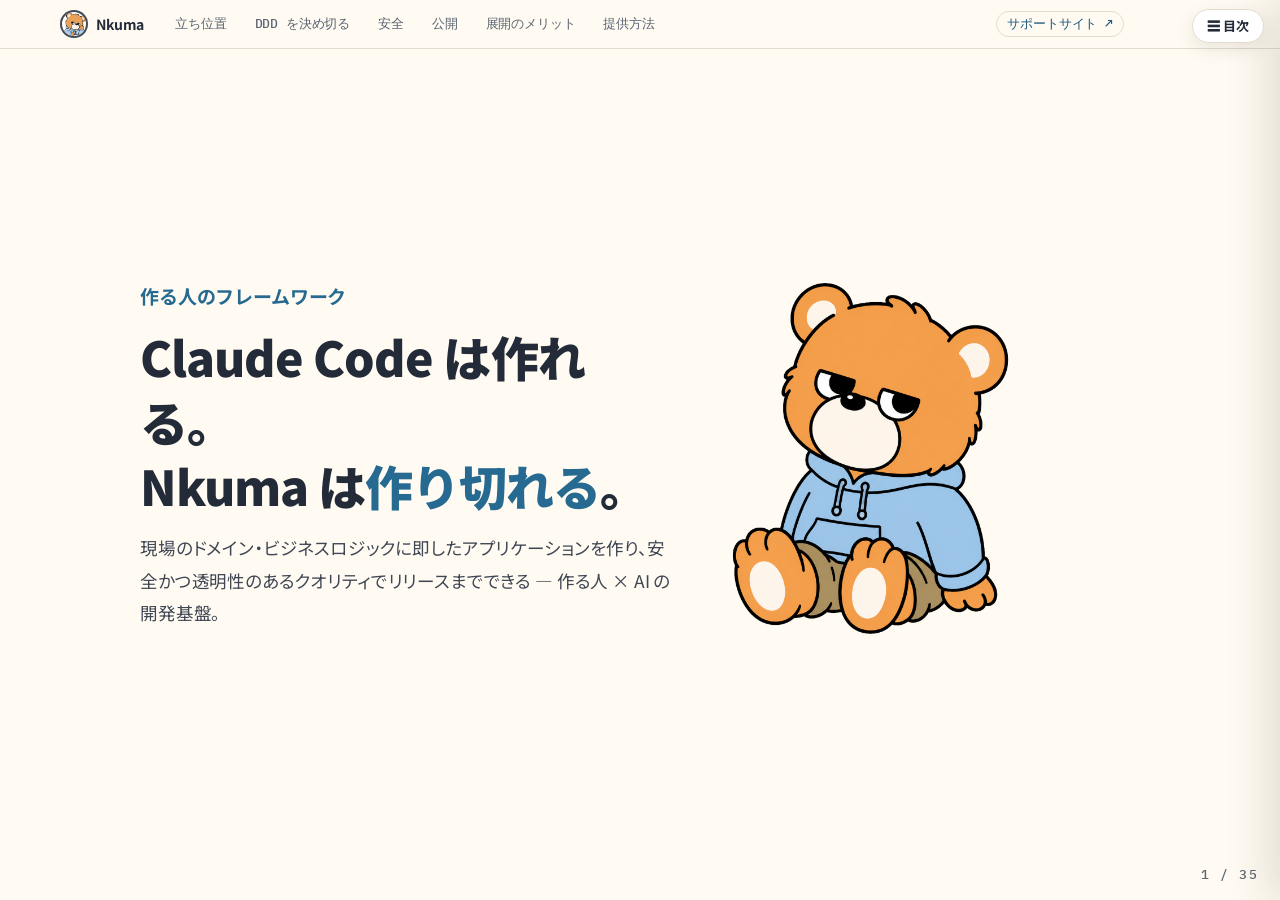
==== about/index.html @ 55b089f2 "sync: 2026-08-24 (source: nangok-ai-workflow accd973)" ====
<!doctype html>
<html lang="ja">
<head>
  <meta charset="utf-8">
  <meta name="viewport" content="width=device-width, initial-scale=1">
  <meta name="description" content="Nkuma — 作る人のフレームワーク。Claude Code は作れる。Nkuma は作り切れる。">
  <title>Nkuma | Claude Code は作れる。Nkuma は作り切れる。</title>
  <link rel="icon" type="image/png" href="images/nkuma-face.png">
  <style>
    @import url("https://fonts.googleapis.com/css2?family=Noto+Sans+JP:wght@400;500;700;900&family=IBM+Plex+Mono:wght@400;500;600&display=swap");

    :root {
      --paper: #fffbf2; --cream: #f8f1e3; --ink: #232a38; --ink-2: #3f4654; --muted: #5b6472;
      --orange: #f29d38; --orange-deep: #d97716;
      --sky: #83c9ee; --sky-deep: #276a91; --sky-ink: #1f5a7d; --sky-pale: #eaf6fc;
      --line: #e3dcce; --soft: #a9afb8; --gray-fill: #edeae2; --no: #b23b2e;
      --night: #1a2130; --white: #fff;
      --terminal: #151922; --term-text: #d8dee9; --term-red: #e8998a; --term-prompt: #8fb6d9; --frame-dot: #c9c2b3;
      --shadow: 0 20px 50px rgba(56, 44, 25, .12);
      --display: "Noto Sans JP", sans-serif;
      --mono: "IBM Plex Mono", monospace;
    }
    * { box-sizing: border-box; }
    html, body { height: 100%; }
    body { margin: 0; color: var(--ink); background: var(--paper); font-family: "Noto Sans JP", sans-serif; line-height: 1.85; overflow: hidden; font-feature-settings: "palt"; letter-spacing: -0.01em; }
    a { color: inherit; }

    /* ---------- deck (コマ送り) ---------- */
    .deck { height: 100dvh; overflow-y: auto; scroll-snap-type: y mandatory; scroll-behavior: smooth; outline: none; }
    .slide { position: relative; display: grid; align-content: center; justify-items: center; min-height: 100dvh; padding: clamp(56px, 7vh, 80px) clamp(20px, 5vw, 64px) clamp(32px, 4vh, 56px); scroll-snap-align: start; scroll-snap-stop: always; overflow: hidden; }
    .slide-inner { width: min(1000px, 100%); }

    /* ---------- 現在地 (章ナビ + ページ + 目次) ---------- */
    .chapnav { position: fixed; top: 0; left: 0; right: 0; z-index: 50; background: color-mix(in srgb, var(--paper) 90%, transparent); backdrop-filter: blur(8px); border-bottom: 1px solid var(--line); }
    .chapnav-inner { max-width: 1200px; margin: 0 auto; padding: 10px 20px; display: flex; align-items: center; gap: 6px; flex-wrap: wrap; }
    .chapnav .brand { display: flex; align-items: center; gap: 8px; font: 700 14px var(--display); margin-right: 14px; text-decoration: none; }
    .chapnav .brand img { width: 28px; height: 28px; border-radius: 50%; border: 2px solid rgba(35,42,56,.85); background: var(--white); }
    .chapnav a.ch.support { margin-left: auto; margin-right: 96px; color: var(--sky-ink); border-color: var(--line); }
    @media (max-width: 720px) { .chapnav-inner { flex-wrap: nowrap; overflow-x: auto; scrollbar-width: none; } .chapnav-inner::-webkit-scrollbar { display: none; } .chapnav a.ch { white-space: nowrap; } } /* 狭幅は 1 行に保ち横スクロール (折り返すとコマ上端が隠れる) */
    .chapnav a.ch { font: 500 12.5px var(--mono); color: var(--muted); text-decoration: none; padding: 3px 10px; border-radius: 999px; border: 1px solid transparent; }
    .chapnav a.ch.active { color: var(--sky-deep); border-color: var(--sky-deep); background: var(--sky-pale); }
    .pager { position: fixed; bottom: 18px; right: 22px; z-index: 50; color: var(--muted); font: 500 12.5px var(--mono); letter-spacing: .12em; }
    .toc-btn { position: fixed; top: 9px; right: 16px; z-index: 60; font: 700 13px var(--display); color: var(--ink); background: var(--white); border: 1px solid var(--line); border-radius: 999px; padding: 6px 14px; cursor: pointer; box-shadow: 0 6px 18px rgba(56,44,25,.10); }
    .toc-btn:hover, .toc-btn[aria-expanded="true"] { border-color: var(--sky-deep); color: var(--sky-deep); }
    .toc { position: fixed; top: 0; right: 0; bottom: 0; z-index: 55; width: min(380px, 90vw); background: var(--white); border-left: 1px solid var(--line); box-shadow: -12px 0 40px rgba(56,44,25,.14); transform: translateX(100%); transition: transform .3s ease; overflow-y: auto; padding: 56px 18px 28px; }
    .toc.open { transform: none; }
    @media (prefers-reduced-motion: reduce) { .deck { scroll-behavior: auto; } .toc { transition: none; } } /* 表現規約 C-15: 利用者操作起因の遷移だけなので reduce では落とすのみ */
    .toc h2 { font: 700 13px var(--mono); letter-spacing: .14em; color: var(--orange-deep); margin: 0 0 10px; }
    .toc .toc-ch { font: 700 14px var(--display); color: var(--sky-deep); margin: 14px 0 4px; padding-bottom: 4px; border-bottom: 1px solid var(--line); }
    .toc ol { list-style: none; margin: 0; padding: 0; }
    .toc li a { display: block; font-size: 13px; line-height: 1.5; padding: 5px 8px; border-radius: 8px; color: var(--ink-2); text-decoration: none; }
    .toc li a:hover { background: var(--cream); }
    .toc li.cur a { background: var(--sky-pale); color: var(--sky-ink); font-weight: 700; }

    /* ---------- コマの部品 ---------- */
    .kicker { display: inline-flex; align-items: center; gap: 10px; margin-bottom: 12px; color: var(--orange-deep); font: 600 12.5px var(--mono); letter-spacing: .1em; }
    .kicker .n { background: var(--orange); color: var(--white); border-radius: 999px; padding: 1px 10px; font-weight: 700; letter-spacing: 0; }
    .kicker .q { background: var(--sky-pale); color: var(--sky-ink); border: 1px solid var(--sky-deep); border-radius: 999px; padding: 0 10px; font-weight: 700; letter-spacing: 0; }
    h1 { margin: 0 0 14px; font: 900 clamp(30px, 5vw, 48px)/1.35 var(--display); letter-spacing: -0.02em; }
    h2 { margin: 0 0 14px; font: 700 clamp(22px, 3.4vw, 31px)/1.5 var(--display); letter-spacing: -0.02em; }
    h2 em, h1 em { font-style: normal; color: var(--sky-deep); }
    .lead { margin: 0 0 18px; font-size: clamp(15px, 1.6vw, 17.5px); color: var(--ink-2); max-width: 50em; }
    .note { margin: 10px 0 0; font-size: 12.5px; color: var(--muted); }
    /* 畳んだ補足 (規約 A-1): 図の理由や限界を、読む人だけが開く */
    .more { margin: 6px 0 0; font-size: 12.5px; color: var(--ink-2); line-height: 1.7; }
    .more summary { cursor: pointer; color: var(--sky-ink); font-weight: 700; list-style: none; }
    .more summary::before { content: "▸ "; }
    .more[open] summary::before { content: "▾ "; }
    .more ul { margin: 4px 0 0; padding-left: 1.4em; }
    .more li { margin: 0; }
    .slide:has(.more[open]) { overflow-y: auto; } /* 開いた補足が画面に収まらないときだけ、そのコマの中でスクロールできる */

    /* 章の区切り */
    .divider { background: var(--cream); }
    .divider .slide-inner { border-left: 6px solid var(--orange); padding-left: 28px; }
    .ch-num { margin: 0 0 8px; font: 700 14px var(--mono); letter-spacing: .14em; color: var(--orange-deep); }
    .ch-title { margin: 0 0 18px; font: 900 clamp(34px, 5vw, 54px)/1.3 var(--display); letter-spacing: -0.02em; }
    .ch-title.long { font-size: clamp(26px, 3.6vw, 40px); }
    .ch-q, .ch-a { margin: 0 0 8px; font-size: clamp(16px, 1.8vw, 19px); color: var(--ink-2); }
    .ch-q b, .ch-a b { display: inline-block; min-width: 4.5em; color: var(--sky-ink); font-family: var(--display); }
    .qmap { list-style: none; margin: 26px 0 0; padding: 0; display: grid; grid-template-columns: repeat(3, 1fr); gap: 12px; }
    .qmap li { padding: 12px 14px; border: 2px solid var(--line); border-radius: 12px; background: var(--white); color: var(--muted); font-size: 14px; line-height: 1.6; }
    .qmap li.on { border-color: var(--sky-deep); background: var(--sky-pale); color: var(--sky-ink); font-weight: 700; }
    .qmap li.done { color: var(--ink-2); }
    .qmap.list li { color: var(--ink-2); border-color: var(--muted); background: var(--white); }
    .ch-lead { margin: 0; font-size: clamp(16px, 1.8vw, 19px); color: var(--ink-2); max-width: 46em; }
    .agenda { background: var(--cream); }
    .agenda .slide-inner { border-left: 6px solid var(--orange); padding-left: 28px; }
    .agenda .ch-title { font-size: clamp(28px, 4vw, 42px); }
    .agenda-list { list-style: none; margin: 26px 0 0; padding: 0; display: grid; grid-template-columns: 1fr 1fr; gap: 12px 16px; }
    .agenda-list a { display: grid; grid-template-columns: auto 1fr; grid-template-rows: auto auto; column-gap: 12px; align-items: baseline; padding: 12px 16px; background: var(--white); border: 1px solid var(--line); border-radius: 12px; text-decoration: none; color: var(--ink); }
    .agenda-list a:hover { border-color: var(--orange); }
    .agenda-list .num { grid-row: 1 / 3; font: 700 12.5px var(--mono); letter-spacing: .1em; color: var(--orange-deep); white-space: nowrap; }
    .agenda-list .ttl { font: 900 clamp(15px, 1.7vw, 18px)/1.4 var(--display); letter-spacing: -0.01em; }
    .agenda-list .sub { font-size: 13px; color: var(--muted); line-height: 1.6; }
    @media (max-width: 720px) { .agenda-list { grid-template-columns: 1fr; } }
    @media (max-width: 480px) { .agenda-list { gap: 8px; margin-top: 16px; } .agenda-list a { padding: 9px 12px; grid-template-rows: auto; } .agenda-list .num { grid-row: auto; } .agenda-list .sub { display: none; } .agenda .ch-lead { font-size: 14px; } } /* 狭幅は章名だけにして 1 画面に収める (コマは overflow: hidden) */

    /* 画の枠 */
    .fig { background: var(--white); border: 1px solid var(--line); border-radius: 16px; padding: 12px; overflow-x: auto; }
    .fig svg { display: block; width: 100%; height: auto; min-width: 700px; max-height: 66dvh; }
    /* 高さのクランプを外す図 (構成図) — 縮むと図中の文字が 12px を割るため。コマが 1 画面に収まることは bun run heights で担保する */
    .fig.tall svg { max-height: none; }
    .fig img { display: block; width: 100%; height: auto; border-radius: 6px; }
    /* 実画面 (スクショ) を同じ大きさの窓で並べる — 縦横比を揃え、左上を基準に切る */
    .shots { display: grid; grid-template-columns: repeat(3, 1fr); gap: 12px; }
    .shots img { aspect-ratio: 16 / 10; object-fit: cover; object-position: left top; border: 1px solid var(--line); }
    .shots .shot-t { display: block; margin: 0 0 6px; font: 700 13px var(--display); color: var(--ink); }
    figure { margin: 0; }
    figcaption { font-size: 12.5px; color: var(--ink-2); line-height: 1.8; padding: 8px 6px 0; }
    figcaption b { color: var(--ink); font-weight: 700; }

    /* 凡例 (キャプション内) */
    .lg { display: block; margin-top: 4px; color: var(--muted); }
    .lg i.sw { display: inline-block; width: 18px; height: 0; border-top: 3px solid; border-radius: 2px; vertical-align: middle; margin: 0 5px 0 12px; }
    .lg i.sw.b { border-color: var(--sky-deep); } .lg i.sw.o { border-color: var(--orange-deep); } .lg i.sw.r { border-color: var(--no); } .lg i.sw.k { border-color: var(--ink); }
    .lg i.sw.g { border-color: var(--muted); } .lg i.sw.d { border-top-style: dashed; }
    .lg i.fl { display: inline-block; width: 16px; height: 11px; border: 2px solid; border-radius: 3px; vertical-align: middle; margin: 0 5px 0 12px; background: var(--white); }
    .lg i.fl.b { background: var(--sky-pale); border-color: var(--sky-deep); } .lg i.fl.o { background: #fdeeda; border-color: var(--orange-deep); }
    .lg i.fl.g { background: var(--gray-fill); border-color: var(--muted); } .lg i.fl.m { border-color: var(--soft); } .lg i.fl.d { border-style: dashed; border-color: var(--muted); } .lg i.fl.k { border-color: var(--ink); } .lg i.fl.c { background: var(--cream); border-color: var(--line); }

    /* ---------- SVG 共通 (規約 C 群: 同一テンプレ・色は述語・本文色 = 線色) ---------- */
    svg text { font-family: "Noto Sans JP", sans-serif; fill: var(--ink); font-feature-settings: "palt"; letter-spacing: -0.01em; }
    svg .t-title { font-size: 16px; font-weight: 700; }
    svg .t-mono { font-family: var(--mono); font-size: 12.5px; }
    svg .t-sub { font-size: 12.5px; fill: var(--ink-2); }
    svg .t-tech { font-family: var(--mono); font-size: 12.5px; fill: var(--sky-ink); }
    svg .t-edge { font-size: 12.5px; fill: var(--ink-2); }
    svg .t-bound { font-size: 13px; font-weight: 700; fill: var(--muted); letter-spacing: .06em; }
    svg .t-person { font-size: 14px; font-weight: 700; }
    svg .t-badge { font-size: 12.5px; font-weight: 700; }
    svg .t-no { font-size: 12.5px; fill: var(--no); font-weight: 700; }
    svg .t-auto { font-size: 12.5px; fill: var(--sky-ink); font-weight: 700; }
    svg .box { fill: var(--white); stroke: var(--ink); stroke-width: 2; }
    svg .box-ghost { fill: var(--white); stroke: var(--muted); stroke-width: 2; stroke-dasharray: 6 5; }
    svg .box-more { fill: var(--white); stroke: var(--soft); stroke-width: 2; }
    svg .box-gray { fill: var(--gray-fill); stroke: var(--muted); stroke-width: 2; }
    svg .box-hand { fill: #fdeeda; stroke: var(--orange-deep); stroke-width: 2; }
    svg .box-auto { fill: var(--sky-pale); stroke: var(--sky-deep); stroke-width: 2; }
    svg .bound { fill: var(--cream); stroke: var(--line); stroke-width: 2; }
    svg .bound-in { fill: var(--sky-pale); stroke: var(--line); stroke-width: 2; }
    svg .edge { stroke: var(--ink); stroke-width: 2; fill: none; }
    svg .edge-auto { stroke: var(--sky-deep); stroke-width: 3; fill: none; }
    svg .edge-hand { stroke: var(--orange-deep); stroke-width: 3; fill: none; }
    svg .edge-idle { stroke: var(--muted); stroke-width: 2; fill: none; }
    svg .edge-no { stroke: var(--no); stroke-width: 2; fill: none; stroke-dasharray: 6 5; }
    svg .head { fill: var(--ink); }
    svg .head-auto { fill: var(--sky-deep); }
    svg .head-hand { fill: var(--orange-deep); }
    svg .num-k { fill: var(--ink); }
    svg .num-b { fill: var(--sky-deep); }
    svg .num-o { fill: var(--orange-deep); }
    svg .num-t { font-size: 13px; font-weight: 700; fill: var(--white); }
    svg .no-mark { stroke: var(--no); stroke-width: 3; }
    /* 以下は図テンプレ (presentations/assets/figure-template.css) の複製 — 表現技法カタログの形で使う部品 */
    svg .t-big { font-size: 44px; font-weight: 900; }
    svg .t-hand { font-size: 12.5px; fill: var(--orange-deep); font-weight: 700; }
    svg .wall { fill: var(--ink); }
    svg .dim { opacity: .28; }
    svg .chev { fill: var(--white); stroke: var(--ink); stroke-width: 2; stroke-linejoin: round; }
    svg .chev-auto { fill: var(--sky-pale); stroke: var(--sky-deep); stroke-width: 2; stroke-linejoin: round; }
    svg .chev-hand { fill: #fdeeda; stroke: var(--orange-deep); stroke-width: 2; stroke-linejoin: round; }


    /* ---------- ターミナル (実出力) ---------- */
    .term { background: var(--terminal); color: var(--term-text); border-radius: 14px; overflow: hidden; }
    .term-bar { display: flex; align-items: center; gap: 7px; padding: 9px 14px; background: rgba(255,255,255,.06); }
    .term-bar i { width: 11px; height: 11px; border-radius: 50%; background: rgba(255,255,255,.22); }
    .term-bar span { margin-left: 8px; font: 500 11.5px var(--mono); color: rgba(255,255,255,.6); letter-spacing: .06em; }
    .term-body { padding: 14px 18px 18px; overflow-x: auto; }
    .term-body pre { margin: 0; font: 400 12.5px/1.7 var(--mono); white-space: pre-wrap; word-break: break-all; }
    .term .p { color: var(--term-prompt); } .term .err { color: var(--term-red); } .term .dim { color: rgba(255,255,255,.55); }
    .fig + .term, figure .term { margin-top: 10px; }

    /* 低い画面 (高さ 820px 未満): 1 コマが 1 画面に収まるよう余白と図の高さを詰める */
    @media (max-height: 820px) {
      .slide { padding-top: 52px; padding-bottom: 28px; }
      h2 { font-size: clamp(20px, 2.9vw, 26px); margin-bottom: 8px; }
      .lead { font-size: 14.5px; line-height: 1.7; margin-bottom: 10px; }
      .kicker { margin-bottom: 6px; }
      .fig { padding: 8px; }
      .fig svg { max-height: 54dvh; }
      figcaption { font-size: 11.5px; line-height: 1.6; padding-top: 5px; }
      .term-body { padding: 8px 12px 10px; }
      .term-body pre { font-size: 12px; line-height: 1.5; }
      .fig + .term, figure .term { margin-top: 6px; }
    }

    /* 表紙・締め */
    .hero .slide-inner { display: grid; grid-template-columns: 1.1fr .9fr; gap: 32px; align-items: center; }
    .hero img { width: min(340px, 100%); display: block; }
    .hero .logo { width: min(400px, 100%); margin: 0 0 18px; }
    #end .slide-inner { grid-template-columns: 1fr; text-align: center; }
    #end .logo { margin: 0 auto 18px; }
    #end .lead, #end .tagline { max-width: none; }
    @media (max-width: 720px) { .hero .slide-inner { grid-template-columns: 1fr; } }
    .tagline { font: 700 clamp(16px, 2vw, 19px)/1.7 var(--display); color: var(--sky-deep); margin: 0 0 12px; }
  </style>
</head>
<body>

<nav class="chapnav" aria-label="章">
  <div class="chapnav-inner">
    <a class="brand" href="#top"><img src="images/nkuma-face.png" alt=""><span>Nkuma</span></a>
    <a class="ch" href="#d-position" data-ch="position">立ち位置</a>
    <a class="ch" href="#d-ddd" data-ch="ddd">DDD を決め切る</a>
    <a class="ch" href="#d-safety" data-ch="safety">安全</a>
    <a class="ch" href="#d-release" data-ch="release">公開</a>
    <a class="ch" href="#d-loops" data-ch="loops">展開のメリット</a>
    <a class="ch" href="#d-delivery" data-ch="delivery">提供方法</a>
    <a class="ch support" href="https://nkuma-platform.github.io/">サポートサイト ↗</a>
  </div>
</nav>
<button class="toc-btn" id="toc-btn" aria-controls="toc" aria-expanded="false">☰ 目次</button>
<aside class="toc" id="toc" aria-label="目次">
  <h2>目次 — 今どこを読んでいるか</h2>
  <div id="toc-list"></div>
</aside>
<div class="pager" id="pager"></div>

<main class="deck" id="deck" tabindex="0">

  <!-- 表紙 -->
  <section class="slide hero" id="top" data-ch="" data-group="表紙">
    <div class="slide-inner">
      <div>
        <p class="tagline">作る人のフレームワーク</p>
        <h1>Claude Code は作れる。<br>Nkuma は<em>作り切れる</em>。</h1>
        <p class="lead">現場のドメイン・ビジネスロジックに即したアプリケーションを作り、安全かつ透明性のあるクオリティでリリースまでできる — 作る人 × AI の開発基盤。</p>
      </div>
      <img src="images/nkuma01.png" alt="Nkuma のマスコット、クマ君">
    </div>
  </section>

  <!-- 目次 -->
  <section class="slide agenda" id="agenda" data-ch="" data-group="目次">
    <div class="slide-inner">
      <p class="ch-num">目次</p>
      <h2 class="ch-title">この資料の流れ</h2>
      <p class="ch-lead">現場の 3 つの問題に、3 つの答え (第 2〜4 章)。その先に生まれるメリットと、届け方。</p>
      <ol class="agenda-list">
        <li><a href="#d-position"><span class="num">第 1 章</span><span class="ttl">立ち位置</span><span class="sub">Nkuma は何のフレームワークか。Claude Code と何が違うのか</span></a></li>
        <li><a href="#d-ddd"><span class="num">第 2 章</span><span class="ttl">DDD を決め切る</span><span class="sub">問い ① 何のために作ったのか、分からない → ドメインに即して作る</span></a></li>
        <li><a href="#d-safety"><span class="num">第 3 章</span><span class="ttl">安全</span><span class="sub">問い ② 安全に動いているのか、分からない → 事故が起こせない構造</span></a></li>
        <li><a href="#d-release"><span class="num">第 4 章</span><span class="ttl">公開</span><span class="sub">問い ③ 作った本人しか、使えない → 合図ひとつで公開</span></a></li>
        <li><a href="#d-loops"><span class="num">第 5 章</span><span class="ttl">ドメインの上にアプリが展開されるメリット</span><span class="sub">使う Agent にもなる / 業務の変更に追いつく / AI から使われる口も付く</span></a></li>
        <li><a href="#d-delivery"><span class="num">第 6 章</span><span class="ttl">提供方法</span><span class="sub">どう売り、どう届き、どう動くか</span></a></li>
      </ol>
    </div>
  </section>

  <!-- ===== 第 1 章 立ち位置 ===== -->
  <section class="slide divider" id="d-position" data-ch="position">
    <div class="slide-inner">
      <p class="ch-num">第 1 章</p>
      <h2 class="ch-title">立ち位置</h2>
      <p class="ch-lead">Nkuma は何のフレームワークか。Claude Code と何が違うのか。</p>
    </div>
  </section>

  <section class="slide" id="s-subject" data-ch="position">
    <div class="slide-inner">
      <span class="kicker"><span class="n">立ち位置</span>主語</span>
      <h2>Nkuma は、<em>作る人を囲む</em>フレームワークです。</h2>
      <figure data-fig><div class="fig">
        <svg viewBox="0 0 1000 330" role="img" aria-label="同じ大きさのクリーム色の枠が 2 つ並ぶ。左の枠「アプリを囲む」は中心にアプリの箱があり、その上下左右に画面の部品・データ読み書き・認証の部品・通信という 4 つの青い箱が並ぶ。右の枠「作る人を囲む」には Nkuma のロゴがあり、中心の白い箱に作る人と AI のアイコンが並び、その上下左右に決めた作り方・構造で安全・レビュー許可・合図で公開という 4 つの青い箱が並ぶ。枠の大きさも箱の形も左右で同じで、線と矢印は無い">
            <defs>
              <g id="i3-user" fill="none" stroke="#232a38" stroke-width="2" stroke-linecap="round" stroke-linejoin="round">
                <circle cx="12" cy="8" r="5" vector-effect="non-scaling-stroke"/>
                <path d="M20 21a8 8 0 0 0-16 0" vector-effect="non-scaling-stroke"/>
              </g>
              <g id="i3-bot" fill="none" stroke="#232a38" stroke-width="2" stroke-linecap="round" stroke-linejoin="round">
                <path d="M12 8V4H8" vector-effect="non-scaling-stroke"/>
                <rect width="16" height="12" x="4" y="8" rx="2" vector-effect="non-scaling-stroke"/>
                <path d="M2 14h2" vector-effect="non-scaling-stroke"/>
                <path d="M20 14h2" vector-effect="non-scaling-stroke"/>
                <path d="M15 13v2" vector-effect="non-scaling-stroke"/>
                <path d="M9 13v2" vector-effect="non-scaling-stroke"/>
              </g>
            </defs>
          
            <rect class="bound" x="14" y="22" width="466" height="286" rx="14"/>
            <text class="t-bound" x="40" y="52">アプリを囲む</text>
            <rect class="box-auto" x="185" y="78" width="124" height="44" rx="12"/>
            <text class="t-badge" x="247" y="105" text-anchor="middle">画面の部品</text>
            <rect class="box-auto" x="32" y="162" width="124" height="44" rx="12"/>
            <text class="t-badge" x="94" y="189" text-anchor="middle">データ読み書き</text>
            <rect class="box-auto" x="338" y="162" width="124" height="44" rx="12"/>
            <text class="t-badge" x="400" y="189" text-anchor="middle">認証の部品</text>
            <rect class="box-auto" x="185" y="246" width="124" height="44" rx="12"/>
            <text class="t-badge" x="247" y="273" text-anchor="middle">通信</text>
            <rect class="box" x="166" y="138" width="162" height="96" rx="12"/>
            <text class="t-title" x="247" y="190" text-anchor="middle">アプリ</text>
          
            <rect class="bound" x="520" y="22" width="466" height="286" rx="14"/>
            <text class="t-bound" x="546" y="52">作る人を囲む</text>
            <image href="images/nkuma-main-logo.png" x="822" y="30" width="138" height="54" preserveAspectRatio="xMaxYMid meet"/>
            <rect class="box-auto" x="691" y="78" width="124" height="44" rx="12"/>
            <text class="t-badge" x="753" y="105" text-anchor="middle">決めた作り方</text>
            <rect class="box-auto" x="538" y="162" width="124" height="44" rx="12"/>
            <text class="t-badge" x="600" y="189" text-anchor="middle">構造で安全</text>
            <rect class="box-auto" x="844" y="162" width="124" height="44" rx="12"/>
            <text class="t-badge" x="906" y="189" text-anchor="middle">レビュー許可</text>
            <rect class="box-auto" x="691" y="246" width="124" height="44" rx="12"/>
            <text class="t-badge" x="753" y="273" text-anchor="middle">合図で公開</text>
            <rect class="box" x="672" y="138" width="162" height="96" rx="12"/>
            <use href="#i3-user" transform="translate(685,146) scale(2.6)"/>
            <use href="#i3-bot" transform="translate(759,146) scale(2.6)"/>
            <text class="t-title" x="753" y="228" text-anchor="middle">作る人と AI</text>
          </svg>
      </div>
      <figcaption><b class="figno">Figure 1.</b> フレームワークは、囲む相手で 2 種類に分かれる — アプリを中心に部品を備える型と、作る人と AI を中心に作り方・安全・公開を備える型。Nkuma は後者。<span class="lg">凡例:<i class="fl c"></i>クリームの枠 = 面倒を見る範囲<i class="fl b"></i>青 = 枠組みが備えるもの<i class="fl k"></i>白 = 囲まれている中心</span></figcaption></figure>
    </div>
  </section>

  <section class="slide" id="s-scope" data-ch="position">
    <div class="slide-inner">
      <span class="kicker"><span class="n">立ち位置</span>違い</span>
      <h2>Claude Code は作れる。Nkuma は<em>作り切れる</em>。</h2>
      <p class="lead">Claude Code は「動くものを素早く書く」道具。Nkuma はその上で、業務に即したアプリを作り、安全に、公開まで届ける — 作り切る。</p>
      <figure data-fig><div class="fig">
        <svg viewBox="0 0 1000 445" role="img" aria-label="机に向かう人物とノート型の画面から右へ線が伸びる行程が上下 2 段に並び、上段 (Claude Code) は画面の停留点 1 つで途切れ、下段 (Nkuma) は同じ起点から画面・書類・盾・上向き矢印の 4 つの停留点を経て、大きな画面を囲む 3 人の人物まで続いている">
          <rect x="0" y="0" width="1000" height="445" style="fill:#fdfaf4"/>
          <image href="images/scope.png" x="0" y="40" width="1000" height="405"/>
          <text class="t-title" x="49" y="34" style="font-size:28px">Claude Code</text>
          <text class="t-title" x="49" y="250" style="font-size:28px">Nkuma</text>
        </svg>
      </div>
      <figcaption><b class="figno">Figure 2.</b> 同じところから始まって、どこまで届けるかが違う。<span class="lg">凡例:<i class="fl o"></i>橙 = 人と、人が決めること<i class="fl b"></i>青 = 作られるもの<i class="sw k"></i>線 = 行程</span></figcaption></figure>
    </div>
  </section>

  <section class="slide" id="s-problems" data-ch="position">
    <div class="slide-inner">
      <span class="kicker"><span class="n">立ち位置</span>3 つの問題</span>
      <h2>AI でアプリが作れるようになった現場には、<em>3 つの問題</em>が残る。</h2>
      <p class="lead">作れはした。けれど、使われていない。</p>
      <figure data-fig><div class="fig">
        <svg viewBox="0 0 1000 399" role="img" aria-label="細い縦線で仕切られた 3 つの場面。左 (① 何のために作ったのか、分からない) はスタンドに載った画面の脇で 2 人が手を上げたり肩をすくめたりし、中央 (② 安全に動いているのか、分からない) は中の見えない水色の箱を 1 人が手をかざして覗き込みもう 1 人が腕を組み、右 (③ 作った本人しか、使えない) は机で画面を使う 1 人と、間の地面が途切れた先で手を伸ばす 2 人が離れて立っている">
          <image href="images/problems.png" x="0" y="0" width="1000" height="399"/>
          <text class="t-title" x="173" y="330" text-anchor="middle">① 何のために作ったのか、分からない</text>
          <text class="t-title" x="496" y="330" text-anchor="middle">② 安全に動いているのか、分からない</text>
          <text class="t-title" x="823" y="330" text-anchor="middle">③ 作った本人しか、使えない</text>
        </svg>
      </div>
      <figcaption><b class="figno">Figure 3.</b> 作れたあとに、3 つとも起きる。<span class="lg">凡例:<i class="fl o"></i>橙 = 作った人<i class="fl g"></i>灰 = 分からない人・使えない人<i class="fl b"></i>青 = 作られたもの</span></figcaption></figure>
    </div>
  </section>

  <section class="slide" id="s-three" data-ch="position">
    <div class="slide-inner">
      <span class="kicker"><span class="n">立ち位置</span>3 つの答え</span>
      <h2>作り切れる = 現場の 3 つの問題に、<em>構造で答える</em>こと。</h2>
      <figure data-fig><div class="fig">
        <svg viewBox="0 0 1000 300" role="img" aria-label="左に現場の 3 つの問題、右に 3 つの答えと、それに答える章">
          <rect class="box" x="20" y="24" width="400" height="64" rx="12"/>
          <circle class="num-k" cx="48" cy="56" r="11"/><text class="num-t" x="48" y="61" text-anchor="middle">1</text>
          <text class="t-badge" x="70" y="61">何のために作ったのか、分からない</text>
          <rect class="box" x="20" y="118" width="400" height="64" rx="12"/>
          <circle class="num-k" cx="48" cy="150" r="11"/><text class="num-t" x="48" y="155" text-anchor="middle">2</text>
          <text class="t-badge" x="70" y="155">安全に動いているのか、分からない</text>
          <rect class="box" x="20" y="212" width="400" height="64" rx="12"/>
          <circle class="num-k" cx="48" cy="244" r="11"/><text class="num-t" x="48" y="249" text-anchor="middle">3</text>
          <text class="t-badge" x="70" y="249">作った本人しか、使えない</text>

            <path class="edge-auto" d="M420 56 H548"/><polygon class="head-auto" points="548,49 560,56 548,63"/>
            <path class="edge-auto" d="M420 150 H548"/><polygon class="head-auto" points="548,143 560,150 548,157"/>
            <path class="edge-auto" d="M420 244 H548"/><polygon class="head-auto" points="548,237 560,244 548,251"/>
            <rect class="box-auto" x="560" y="24" width="420" height="64" rx="12"/>
            <text class="t-badge" x="580" y="52">ドメインに即して作る</text>
            <text class="t-sub" x="580" y="74">第 2 章 DDD を決め切る</text>
            <rect class="box-auto" x="560" y="118" width="420" height="64" rx="12"/>
            <text class="t-badge" x="580" y="146">構造で安全にする</text>
            <text class="t-sub" x="580" y="168">第 3 章 安全</text>
            <rect class="box-auto" x="560" y="212" width="420" height="64" rx="12"/>
            <text class="t-badge" x="580" y="240">透明性のあるクオリティでリリースまで届ける</text>
            <text class="t-sub" x="580" y="262">第 4 章 公開</text>
        </svg>
      </div>
      <figcaption><b class="figno">Figure 4.</b> 問題 1 つに、答え 1 つ。<span class="lg">凡例:<i class="sw b"></i>構造で答える<i class="fl b"></i>青の塗り = 答え (章)</span></figcaption></figure>
    </div>
  </section>

  <!-- ===== 第 2 章 DDD を決め切る ===== -->
  <section class="slide divider" id="d-ddd" data-ch="ddd">
    <div class="slide-inner">
      <p class="ch-num">第 2 章</p>
      <h2 class="ch-title">DDD を決め切る</h2>
      <p class="ch-q"><b>問い ①</b>「何のために作ったのか、分からない」</p>
      <p class="ch-a"><b>答え</b>ドメインに即して作る — 作るものを明確にし、仕様にして作り上げる</p>
      <ol class="qmap"><li class="on">① 何のために作ったのか、分からない</li><li>② 安全に動いているのか、分からない</li><li>③ 作った本人しか、使えない</li></ol>
    </div>
  </section>

  <section class="slide" id="s-ddd-frame" data-ch="ddd">
    <div class="slide-inner">
      <span class="kicker"><span class="n">DDD</span><span class="q">問い ①</span>まとめる</span>
      <h2>「何のために作ったのか、分からない」— 問いは数え切れない。それを <em>DDD の手法でまとめる</em>。</h2>
      <p class="lead">業界は何か、どの業務が要か、何と何が関わるか、誰が使うか、言葉は何を指すか — 問いは尽きない。1 つずつ答えるのではなく、決まった型でまとめて答える — DDD (ドメイン駆動設計)。</p>
      <figure data-fig><div class="fig">
        <svg viewBox="0 0 1000 390" role="img" aria-label="上から下へ。問い ①「何のために作ったのか、分からない」の 1 つの箱から、業界は? 重要度は? 関係は? もの・出来事は? 誰が使う? 言葉の意味は? 境目は? と多くの問いが 2 段に散らばって分かれ (末尾に … で続く)、それらが下でひとつに集まって、一番大きい青い箱 DDD になる">
            <rect class="box" x="400" y="10" width="200" height="56" rx="12"/>
            <text class="t-title" x="500" y="44" text-anchor="middle">問い ①</text>

            <path class="edge-auto" d="M500 66 V82"/>
            <path class="edge-idle" d="M130 82 H870"/>
            <path class="edge-auto" d="M130 82 V94"/><polygon class="head-auto" points="123,94 130,106 137,94"/>
            <path class="edge-auto" d="M375 82 V94"/><polygon class="head-auto" points="368,94 375,106 382,94"/>
            <path class="edge-auto" d="M625 82 V94"/><polygon class="head-auto" points="618,94 625,106 632,94"/>
            <path class="edge-auto" d="M870 82 V94"/><polygon class="head-auto" points="863,94 870,106 877,94"/>
            <path class="edge-auto" d="M252 82 V168"/><polygon class="head-auto" points="245,168 252,180 259,168"/>
            <path class="edge-auto" d="M500 82 V168"/><polygon class="head-auto" points="493,168 500,180 507,168"/>
            <path class="edge-auto" d="M747 82 V168"/><polygon class="head-auto" points="740,168 747,180 754,168"/>

            <rect class="box" x="30" y="106" width="200" height="56" rx="12"/>
            <text class="t-title" x="130" y="140" text-anchor="middle">業界は?</text>
            <rect class="box" x="275" y="106" width="200" height="56" rx="12"/>
            <text class="t-title" x="375" y="140" text-anchor="middle">重要度は?</text>
            <rect class="box" x="525" y="106" width="200" height="56" rx="12"/>
            <text class="t-title" x="625" y="140" text-anchor="middle">関係は?</text>
            <rect class="box" x="770" y="106" width="200" height="56" rx="12"/>
            <text class="t-title" x="870" y="140" text-anchor="middle">もの・出来事は?</text>

            <rect class="box" x="152" y="180" width="200" height="56" rx="12"/>
            <text class="t-title" x="252" y="214" text-anchor="middle">誰が使う?</text>
            <rect class="box" x="400" y="180" width="200" height="56" rx="12"/>
            <text class="t-title" x="500" y="214" text-anchor="middle">言葉の意味は?</text>
            <rect class="box" x="647" y="180" width="200" height="56" rx="12"/>
            <text class="t-title" x="747" y="214" text-anchor="middle">境目は?</text>
            <text class="t-title" x="910" y="216" text-anchor="middle">…</text>

            <path class="edge-auto" d="M130 162 V256"/>
            <path class="edge-auto" d="M375 162 V256"/>
            <path class="edge-auto" d="M625 162 V256"/>
            <path class="edge-auto" d="M870 162 V256"/>
            <path class="edge-auto" d="M252 236 V256"/>
            <path class="edge-auto" d="M500 236 V256"/>
            <path class="edge-auto" d="M747 236 V256"/>
            <path class="edge-idle" d="M130 256 H870"/>
            <path class="edge-auto" d="M500 256 V268"/><polygon class="head-auto" points="493,268 500,280 507,268"/>

            <rect class="box-auto" x="290" y="280" width="420" height="90" rx="12"/>
            <text class="t-big" x="500" y="340" text-anchor="middle">DDD</text>
          </svg>
      </div>
      <figcaption><b class="figno">Figure 5.</b> 問いはどれも業務の問い — だから、業務を中心に据える型で、まとめて答えられる。<span class="lg">凡例:<i class="sw b"></i>問いが分かれ、型でまとまる<i class="fl b"></i>青の塗り = 型 (DDD)<i class="sw g"></i>矢印の無い灰線 = 振り分け・集約</span></figcaption></figure>
    </div>
  </section>

  <section class="slide" id="s-ddd-why" data-ch="ddd">
    <div class="slide-inner">
      <span class="kicker"><span class="n">DDD</span><span class="q">問い ①</span>なぜ DDD か</span>
      <h2>設計の作法は、<em>自作しない</em> — Agent が学習済みの DDD なら、教え込まずに、作法どおりに動く。</h2>
      <figure data-fig><div class="fig">
        <svg viewBox="0 0 1000 250" role="img" aria-label="左の枠では、作る人から橙の矢印 3 本「教え込む」が Agent へ注ぎ、その Agent の中に橙の箱「独自の作法」と「教えないと知らない」がある。右の枠では、同じ位置に立つ作る人と Agent の間に線が 1 本も無く、Agent の中に青の箱「DDD」と「教えなくても知っている」がある">
            <defs>
              <!-- Lucide user-round / bot (ISC, (c) Lucide Icons and Contributors) — assets/icons/icons-defs.html より -->
              <g id="i9-user" fill="none" stroke="#232a38" stroke-width="2" stroke-linecap="round" stroke-linejoin="round">
                <circle cx="12" cy="8" r="5" vector-effect="non-scaling-stroke"/>
                <path d="M20 21a8 8 0 0 0-16 0" vector-effect="non-scaling-stroke"/>
              </g>
              <g id="i9-bot" fill="none" stroke="#232a38" stroke-width="2" stroke-linecap="round" stroke-linejoin="round">
                <path d="M12 8V4H8" vector-effect="non-scaling-stroke"/>
                <rect width="16" height="12" x="4" y="8" rx="2" vector-effect="non-scaling-stroke"/>
                <path d="M2 14h2" vector-effect="non-scaling-stroke"/>
                <path d="M20 14h2" vector-effect="non-scaling-stroke"/>
                <path d="M15 13v2" vector-effect="non-scaling-stroke"/>
                <path d="M9 13v2" vector-effect="non-scaling-stroke"/>
              </g>
            </defs>
          
            <rect class="bound" x="20" y="14" width="460" height="220" rx="14"/>
            <rect class="bound" x="520" y="14" width="460" height="220" rx="14"/>
          
            <use href="#i9-user" transform="translate(46,97.2) scale(2.4)"/>
            <text class="t-hand" x="141" y="92" text-anchor="middle">教え込む</text>
            <path class="edge-hand" d="M114 106 H156"/><polygon class="head-hand" points="156,99 168,106 156,113"/>
            <path class="edge-hand" d="M114 126 H156"/><polygon class="head-hand" points="156,119 168,126 156,133"/>
            <path class="edge-hand" d="M114 146 H156"/><polygon class="head-hand" points="156,139 168,146 156,153"/>
          
            <rect class="box" x="180" y="36" width="280" height="176" rx="14"/>
            <use href="#i9-bot" transform="translate(298.4,48) scale(1.8)"/>
            <rect class="box-hand" x="210" y="98" width="220" height="56" rx="12"/>
            <text class="t-title" x="320" y="132" text-anchor="middle">独自の作法</text>
            <text class="t-title" x="320" y="186" text-anchor="middle">教えないと知らない</text>
          
            <use href="#i9-user" transform="translate(546,97.2) scale(2.4)"/>
          
            <rect class="box" x="680" y="36" width="280" height="176" rx="14"/>
            <use href="#i9-bot" transform="translate(798.4,48) scale(1.8)"/>
            <rect class="box-auto" x="710" y="98" width="220" height="56" rx="12"/>
            <text class="t-big" x="820" y="142" text-anchor="middle">DDD</text>
            <text class="t-title" x="820" y="186" text-anchor="middle">教えなくても知っている</text>
          </svg>
      </div>
      <figcaption><b class="figno">Figure 6.</b> 自作の作法は、Agent に教え込むところから始まり、その定義を作業のたびに読ませ続ける — DDD は世の中の作法で、Agent は学習済み。Nkuma はその要点を装備させ、問いの立て方と整理の手順を足す。人が覚えるものも、教えるものも無い。<span class="lg">凡例:<i class="fl c"></i>クリームの枠 = 2 つの場合<i class="sw o"></i>橙の線 = 人が教え込む手間<i class="fl o"></i>橙の塗り = 自作の作法<i class="fl b"></i>青の塗り = 世の中で決まっている作法<i class="fl k"></i>白 = 登場人物</span></figcaption></figure>
    </div>
  </section>

  <section class="slide" id="s-ddd-flow" data-ch="ddd">
    <div class="slide-inner">
      <span class="kicker"><span class="n">DDD</span><span class="q">問い ①</span>人の役目</span>
      <h2>人は自分の業務を話すだけ。Agent が DDD の専門家として<em>ヒアリングし、文書にする</em>。</h2>
      <figure data-fig><div class="fig">
        <svg viewBox="0 0 1000 200" role="img" aria-label="左から右へ、人のアイコンが付いた橙の山形「話す」、Agent のアイコンが付いた黒の山形「訊く」「書く」が連なり、その先の短い黒矢印が白い箱「業務の文書」へ届く">
            <defs>
              <g id="i10-user" fill="none" stroke="#232a38" stroke-width="2" stroke-linecap="round" stroke-linejoin="round">
                <circle cx="12" cy="8" r="5" vector-effect="non-scaling-stroke"/>
                <path d="M20 21a8 8 0 0 0-16 0" vector-effect="non-scaling-stroke"/>
              </g>
              <g id="i10-bot" fill="none" stroke="#232a38" stroke-width="2" stroke-linecap="round" stroke-linejoin="round">
                <path d="M12 8V4H8" vector-effect="non-scaling-stroke"/>
                <rect width="16" height="12" x="4" y="8" rx="2" vector-effect="non-scaling-stroke"/>
                <path d="M2 14h2" vector-effect="non-scaling-stroke"/>
                <path d="M20 14h2" vector-effect="non-scaling-stroke"/>
                <path d="M15 13v2" vector-effect="non-scaling-stroke"/>
                <path d="M9 13v2" vector-effect="non-scaling-stroke"/>
              </g>
            </defs>
          
            <polygon class="chev-hand" points="20,60 220,60 244,100 220,140 20,140"/>
            <use href="#i10-user" transform="translate(88,83) scale(1.4)"/>
            <text class="t-title" x="132" y="106">話す</text>
          
            <polygon class="chev" points="254,60 454,60 478,100 454,140 254,140 278,100"/>
            <use href="#i10-bot" transform="translate(340,83) scale(1.4)"/>
            <text class="t-title" x="384" y="106">訊く</text>
          
            <polygon class="chev" points="488,60 688,60 712,100 688,140 488,140 512,100"/>
            <use href="#i10-bot" transform="translate(574,83) scale(1.4)"/>
            <text class="t-title" x="618" y="106">書く</text>
          
            <path class="edge" d="M724 100 H772"/><polygon class="head" points="772,93 784,100 772,107"/>
          
            <rect class="box" x="796" y="65" width="184" height="70" rx="12"/>
            <text class="t-title" x="888" y="106" text-anchor="middle">業務の文書</text>
          
            <text class="t-sub" x="126" y="170" text-anchor="middle">人はここだけ</text>
            <text class="t-sub" x="483" y="170" text-anchor="middle">あとは Agent</text>
          </svg>
      </div>
      <figcaption><b class="figno">Figure 7.</b> 3 手のうち、人の手は最初の 1 手。<span class="lg">凡例:<i class="fl o"></i>橙の塗り = 人の 1 手<i class="sw k"></i>AI の操作<i class="fl k"></i>白 = 起こる結果</span></figcaption></figure>
    </div>
  </section>

  <section class="slide" id="s-ddd-layers" data-ch="ddd">
    <div class="slide-inner">
      <span class="kicker"><span class="n">DDD</span><span class="q">問い ①</span>決め切る</span>
      <h2>ドメインだけではない — 決めておくべきことは多い。Nkuma はそれを <em>6 つの層</em>に振り分ける。</h2>
      <p class="lead">中心は domain — 業務の語彙と構造。</p>
      <figure data-fig><div class="fig">
        <svg viewBox="0 0 1000 350" role="img" aria-label="左に 6 つの層、その右に 1 本の括り線が全段をまとめ、横長の帯が上から下へ 6 段積まれている。上から customer は顧客と担当者、dialogue は会議と要望、vision はなぜ作るか、domain は語彙と構造、work は進行の記録、build はコードと規約">
            <text class="t-big" x="80" y="191">6</text><text class="t-title" x="112" y="191">つの層</text>
            <path class="edge-idle" d="M256 30 H240 V322 H256"/>
          
            <rect class="box-auto" x="280" y="30" width="690" height="42" rx="12"/><text class="t-tech" x="310" y="57">customer</text><text class="t-title" x="440" y="57">顧客と担当者</text>
            <rect class="box-auto" x="280" y="80" width="690" height="42" rx="12"/><text class="t-tech" x="310" y="107">dialogue</text><text class="t-title" x="440" y="107">会議と要望</text>
            <rect class="box-auto" x="280" y="130" width="690" height="42" rx="12"/><text class="t-tech" x="310" y="157">vision</text><text class="t-title" x="440" y="157">なぜ作るか</text>
            <rect class="box-auto" x="280" y="180" width="690" height="42" rx="12"/><text class="t-tech" x="310" y="207">domain</text><text class="t-title" x="440" y="207">語彙と構造</text>
            <rect class="box-auto" x="280" y="230" width="690" height="42" rx="12"/><text class="t-tech" x="310" y="257">work</text><text class="t-title" x="440" y="257">進行の記録</text>
            <rect class="box-auto" x="280" y="280" width="690" height="42" rx="12"/><text class="t-tech" x="310" y="307">build</text><text class="t-title" x="440" y="307">コードと規約</text>
          </svg>
      </div>
      <figcaption><b class="figno">Figure 8.</b> 置き場が決まっているから、後から同じ場所を見れば照合できる。<span class="lg">凡例:<i class="fl b"></i>青の塗り = 層 (置き場) — どこに何を書くかが決まっている</span></figcaption></figure>
    </div>
  </section>

  <!-- ===== 第 3 章 安全 ===== -->
  <section class="slide divider" id="d-safety" data-ch="safety">
    <div class="slide-inner">
      <p class="ch-num">第 3 章</p>
      <h2 class="ch-title">安全</h2>
      <p class="ch-q"><b>問い ②</b>「安全に動いているのか、分からない」</p>
      <p class="ch-a"><b>答え</b>構造で安全にする — 事故が「起こせない」構造</p>
      <ol class="qmap"><li class="done">① 何のために作ったのか、分からない</li><li class="on">② 安全に動いているのか、分からない</li><li>③ 作った本人しか、使えない</li></ol>
    </div>
  </section>

  <section class="slide" id="s-safety-def" data-ch="safety">
    <div class="slide-inner">
      <span class="kicker"><span class="n">安全</span><span class="q">問い ②</span>定義</span>
      <h2>安全とは — 事故が「<em>起こせない</em>」構造のこと。</h2>
      <p class="lead">注意深さに頼らないのは、AI が書いたコードの品質が揺れるから。</p>
      <figure data-fig><div class="fig">
        <svg viewBox="0 0 1000 350" role="img" aria-label="左に AI が書いたコードの箱。中央に黒い壁が立ち、下寄りに門が 1 つだけ開いている。壁の向こう側は上下 2 つに分かれ、上は灰色の守るもの (鍵・記録・他社のデータ)、下は白い触ってよいもの (自分のアプリのデータ)。守るものへ向かう赤い破線の事故は壁の面で ✕ に止まり、門を通る青い線だけが触ってよいものへ届く">
            <rect class="box" x="40" y="50" width="260" height="264" rx="12"/>
            <text class="t-title" x="170" y="188" text-anchor="middle">AI が書いたコード</text>
          
            <text class="t-title" x="467" y="26" text-anchor="middle">起こせない</text>
            <rect class="wall" x="460" y="38" width="14" height="212" rx="4"/>
            <rect class="wall" x="460" y="294" width="14" height="44" rx="4"/>
          
            <path class="edge-no" d="M300 134 H430"/>
            <line class="no-mark" x1="436" y1="125" x2="452" y2="143"/><line class="no-mark" x1="452" y1="125" x2="436" y2="143"/>
            <text class="t-no" x="365" y="128" text-anchor="middle">事故</text>
          
            <path class="edge-auto" d="M300 272 H608"/><polygon class="head-auto" points="608,265 620,272 608,279"/>
          
            <rect class="box-gray" x="620" y="50" width="320" height="170" rx="12"/>
            <text class="t-title" x="780" y="126" text-anchor="middle">守るもの</text>
            <text class="t-sub" x="780" y="152" text-anchor="middle">鍵・記録・他社のデータ</text>
          
            <rect class="box" x="620" y="230" width="320" height="84" rx="12"/>
            <text class="t-title" x="780" y="266" text-anchor="middle">触ってよいもの</text>
            <text class="t-sub" x="780" y="290" text-anchor="middle">自分のアプリのデータ</text>
          </svg>
      </div>
      <figcaption><b class="figno">Figure 9.</b> 品質が揺れても、被害は壁を越えない — 届くのは、触ってよいものだけ。<span class="lg">凡例:<i class="sw r d"></i>止まる (否定)<i class="sw b"></i>門を通る操作<i class="fl g"></i>灰 = AI のコードから直接は触れないもの</span></figcaption></figure>
    </div>
  </section>

  <section class="slide" id="s-safety-seven" data-ch="safety">
    <div class="slide-inner">
      <span class="kicker"><span class="n">安全</span><span class="q">問い ②</span>起きないこと</span>
      <h2>Nkuma で作ったアプリでは、<em>こんな事故が起きない</em>。</h2>
      <p class="lead">起こせない理由は 1 つ — 鍵・権限・記録・ファイルを持つのは共通基盤 (Nkuma が用意する全アプリ共通の土台) で、アプリは持たない。</p>
      <figure data-fig><div class="fig">
        <svg viewBox="0 0 1000 350" role="img" aria-label="左に作ったアプリの箱。そこから右へ向かう赤い破線 7 本 (鍵の漏れ、他社・他アプリ、全削除、戻せない、記録なし、ファイル流出、ログインの穴) が、中央の黒い壁の面ですべて ✕ で止まる。7 本の先にあるのは灰色の守るもの。壁の下寄りに開いた門を通る青い線 1 本だけが、白い触ってよいもの (自分のアプリのデータ) へ届く">
            <rect class="box" x="40" y="50" width="260" height="264" rx="12"/>
            <text class="t-title" x="170" y="188" text-anchor="middle">作ったアプリ</text>
          
            <text class="t-title" x="467" y="26" text-anchor="middle">起こせない</text>
            <rect class="wall" x="460" y="38" width="14" height="212" rx="4"/>
            <rect class="wall" x="460" y="294" width="14" height="44" rx="4"/>
          
            <path class="edge-no" d="M300 62 H430"/>
            <line class="no-mark" x1="436" y1="53" x2="452" y2="71"/><line class="no-mark" x1="452" y1="53" x2="436" y2="71"/>
            <text class="t-no" x="365" y="56" text-anchor="middle">鍵の漏れ</text>
          
            <path class="edge-no" d="M300 86 H430"/>
            <line class="no-mark" x1="436" y1="77" x2="452" y2="95"/><line class="no-mark" x1="452" y1="77" x2="436" y2="95"/>
            <text class="t-no" x="365" y="80" text-anchor="middle">他社・他アプリ</text>
          
            <path class="edge-no" d="M300 110 H430"/>
            <line class="no-mark" x1="436" y1="101" x2="452" y2="119"/><line class="no-mark" x1="452" y1="101" x2="436" y2="119"/>
            <text class="t-no" x="365" y="104" text-anchor="middle">全削除</text>
          
            <path class="edge-no" d="M300 134 H430"/>
            <line class="no-mark" x1="436" y1="125" x2="452" y2="143"/><line class="no-mark" x1="452" y1="125" x2="436" y2="143"/>
            <text class="t-no" x="365" y="128" text-anchor="middle">戻せない</text>
          
            <path class="edge-no" d="M300 158 H430"/>
            <line class="no-mark" x1="436" y1="149" x2="452" y2="167"/><line class="no-mark" x1="452" y1="149" x2="436" y2="167"/>
            <text class="t-no" x="365" y="152" text-anchor="middle">記録なし</text>
          
            <path class="edge-no" d="M300 182 H430"/>
            <line class="no-mark" x1="436" y1="173" x2="452" y2="191"/><line class="no-mark" x1="452" y1="173" x2="436" y2="191"/>
            <text class="t-no" x="365" y="176" text-anchor="middle">ファイル流出</text>
          
            <path class="edge-no" d="M300 206 H430"/>
            <line class="no-mark" x1="436" y1="197" x2="452" y2="215"/><line class="no-mark" x1="452" y1="197" x2="436" y2="215"/>
            <text class="t-no" x="365" y="200" text-anchor="middle">ログインの穴</text>
          
            <path class="edge-auto" d="M300 272 H608"/><polygon class="head-auto" points="608,265 620,272 608,279"/>
          
            <rect class="box-gray" x="620" y="50" width="320" height="170" rx="12"/>
            <text class="t-title" x="780" y="126" text-anchor="middle">守るもの</text>
          
            <rect class="box" x="620" y="230" width="320" height="84" rx="12"/>
            <text class="t-title" x="780" y="266" text-anchor="middle">触ってよいもの</text>
            <text class="t-sub" x="780" y="290" text-anchor="middle">自分のアプリのデータ</text>
          </svg>
      </div>
      <figcaption><b class="figno">Figure 10.</b> 気をつけて防ぐのではなく、構造が通さない — 7 つとも壁の手前で止まる。<span class="lg">凡例:<i class="sw r d"></i>起こせない (止まる)<i class="sw b"></i>門を通る操作<i class="fl g"></i>灰 = AI のコードから直接は触れないもの</span></figcaption></figure>
      <details class="more"><summary>7 つそれぞれの止まり方と、構造では守らないもの</summary><ul><li>鍵の漏れ — アプリは鍵を持たない。接続の権限は、共通基盤だけが持つ</li><li>他社・他アプリのデータ — 共通基盤が接続元を確かめ、宣言の外への到達を拒む</li><li>全削除 — 危険な操作は共通基盤が止めるか、人の承認が要る</li><li>戻せない — 自動バックアップから戻せる (標準構成で 7 日 — 復元の実演はこれから)</li><li>記録なし — すべての書き込みを、共通基盤が記録する</li><li>ファイル流出 — ファイルは共通基盤を通してだけ読み書きする</li><li>ログインの穴 — ログインはいつもの ID を組み込むだけ、権限は共通基盤が強制する</li><li>構造では守らないもの — 業務の計算の正しさ (それは品質の話。守るのは、情報と権限) / AI の出力の正しさ (構造が守るのは、秘密を持たせず、利用を記録するまで)</li></ul></details>
    </div>
  </section>

  <section class="slide" id="s-one-path" data-ch="safety">
    <div class="slide-inner">
      <span class="kicker"><span class="n">安全</span><span class="q">問い ②</span>集約</span>
      <h2>アプリは、データに直接触れない — すべて<em>共通基盤</em>を通る。</h2>
            <figure data-fig><div class="fig">
        <svg viewBox="0 0 1000 350" role="img" aria-label="左上に作ったアプリ (鍵を持たない)。アプリからデータベースへ直接向かう赤い破線は止まる。アプリから下へ降りて右へ向かう青い線が共通基盤に入り、共通基盤からデータベース・ファイル・AI へ届く。共通基盤には認可・記録・ファイル・AI の窓口が集約されている">
          <rect class="box" x="30" y="30" width="220" height="90" rx="12"/>
          <text class="t-title" x="140" y="66" text-anchor="middle">作ったアプリ</text>
          <text class="t-sub" x="140" y="94" text-anchor="middle">鍵を持たない</text>

          <path class="edge-no" d="M250 75 H865 V92"/>
          <line class="no-mark" x1="853" y1="96" x2="877" y2="120"/><line class="no-mark" x1="877" y1="96" x2="853" y2="120"/>
          <text class="t-no" x="560" y="62" text-anchor="middle">直接は触れない — 鍵が無い</text>

          <path class="edge-auto" d="M140 120 V225 H348"/><polygon class="head-auto" points="348,218 360,225 348,232"/>
          <text class="t-auto" x="250" y="213" text-anchor="middle">この 1 本だけ</text>

          <rect class="box-auto" x="360" y="120" width="280" height="210" rx="12"/>
          <text class="t-title" x="500" y="164" text-anchor="middle">共通基盤</text>
          <text class="t-sub" x="500" y="196" text-anchor="middle">認可・記録</text>
          <text class="t-sub" x="500" y="216" text-anchor="middle">ファイル・AI の窓口</text>
          <text class="t-sub" x="500" y="256" text-anchor="middle">やるべきことは、</text>
          <text class="t-sub" x="500" y="276" text-anchor="middle">ここに集約</text>

          <path class="edge-auto" d="M640 150 H748"/><polygon class="head-auto" points="748,143 760,150 748,157"/>
          <path class="edge-auto" d="M640 225 H748"/><polygon class="head-auto" points="748,218 760,225 748,232"/>
          <path class="edge-auto" d="M640 300 H748"/><polygon class="head-auto" points="748,293 760,300 748,307"/>
          <rect class="box-gray" x="760" y="120" width="210" height="60" rx="12"/>
          <text class="t-title" x="865" y="157" text-anchor="middle">データベース</text>
          <rect class="box-gray" x="760" y="195" width="210" height="60" rx="12"/>
          <text class="t-title" x="865" y="232" text-anchor="middle">ファイル</text>
          <rect class="box-gray" x="760" y="270" width="210" height="60" rx="12"/>
          <text class="t-title" x="865" y="307" text-anchor="middle">AI</text>
        </svg>
      </div>
      <figcaption><b class="figno">Figure 11.</b> 守る仕組みは 1 か所にある — アプリごとに作らない。<span class="lg">凡例:<i class="sw b"></i>通る道<i class="sw r d"></i>直接は触れない (否定)<i class="fl b"></i>青の塗り = 共通基盤 (既製)<i class="fl g"></i>灰 = AI のコードから直接は触れないもの</span></figcaption></figure>
    </div>
  </section>

  <section class="slide" id="s-lint" data-ch="safety">
    <div class="slide-inner">
      <span class="kicker"><span class="n">安全</span><span class="q">問い ②</span>強制</span>
      <h2>「共通基盤を使え」と指示するだけでは、すり抜けられる — だから <em>SDK を作り、lint で強制する</em>。</h2>
      <p class="lead">指示は忘れられるが、部品と検査は忘れない。</p>
      <figure data-fig><div class="fig">
        <svg viewBox="0 0 1000 340" role="img" aria-label="上段: 指示だけ。共通基盤を使えという指示を受けた Agent が、共通基盤を通らない書き方をしてすり抜けることがある。下段: SDK と lint。安全な使い方を部品にした SDK と、規格外のコードを落とす lint を受けた Agent は、必ず共通基盤を通る。共通基盤を通らない書き方のコードは lint が落とす">
          <defs>
            <g id="i16-bot" fill="none" stroke="#232a38" stroke-width="2" stroke-linecap="round" stroke-linejoin="round">
              <path d="M12 8V4H8" vector-effect="non-scaling-stroke"/>
              <rect width="16" height="12" x="4" y="8" rx="2" vector-effect="non-scaling-stroke"/>
              <path d="M2 14h2" vector-effect="non-scaling-stroke"/>
              <path d="M20 14h2" vector-effect="non-scaling-stroke"/>
              <path d="M15 13v2" vector-effect="non-scaling-stroke"/>
              <path d="M9 13v2" vector-effect="non-scaling-stroke"/>
            </g>
          </defs>
          <text class="t-bound" x="20" y="28">指示だけ</text>
          <rect class="box-hand" x="20" y="44" width="220" height="70" rx="12"/>
          <text class="t-title" x="130" y="74" text-anchor="middle">「共通基盤を使え」</text>
          <text class="t-sub" x="130" y="100" text-anchor="middle">指示 (文章)</text>
          <path class="edge-hand" d="M240 79 H288"/><polygon class="head-hand" points="288,72 300,79 288,86"/>
          <rect class="box" x="300" y="44" width="160" height="70" rx="12"/>
          <use href="#i16-bot" transform="translate(330,64) scale(1.2)"/>
          <text class="t-title" x="400" y="86" text-anchor="middle">Agent</text>
          <path class="edge" d="M460 79 H588"/><polygon class="head" points="588,73 600,79 588,85"/>
          <text class="t-edge" x="524" y="66" text-anchor="middle">すり抜ける</text>
          <rect class="box" x="600" y="44" width="200" height="70" rx="12"/>
          <text class="t-badge" x="700" y="74" text-anchor="middle">共通基盤を通らない書き方</text>
          <text class="t-sub" x="700" y="100" text-anchor="middle">指示は忘れられる</text>

          <text class="t-bound" x="20" y="178">部品と検査</text>
          <rect class="box-auto" x="20" y="194" width="220" height="88" rx="12"/>
          <text class="t-title" x="130" y="224" text-anchor="middle">SDK + lint</text>
          <text class="t-sub" x="130" y="250" text-anchor="middle">安全な使い方を部品に</text>
          <text class="t-sub" x="130" y="268" text-anchor="middle">規格外のコードは落とす</text>
          <path class="edge-auto" d="M240 238 H288"/><polygon class="head-auto" points="288,231 300,238 288,245"/>
          <rect class="box" x="300" y="203" width="160" height="70" rx="12"/>
          <use href="#i16-bot" transform="translate(330,223) scale(1.2)"/>
          <text class="t-title" x="400" y="245" text-anchor="middle">Agent</text>
          <path class="edge-auto" d="M460 238 H588"/><polygon class="head-auto" points="588,231 600,238 588,245"/>
          <text class="t-auto" x="524" y="226" text-anchor="middle">必ず通る</text>
          <rect class="box-auto" x="600" y="203" width="200" height="70" rx="12"/>
          <text class="t-title" x="700" y="245" text-anchor="middle">共通基盤</text>
          <path class="edge-no" d="M380 273 V296"/>
          <line class="no-mark" x1="368" y1="300" x2="392" y2="324"/><line class="no-mark" x1="392" y1="300" x2="368" y2="324"/>
          <text class="t-no" x="404" y="318">規格外のコードは、lint が落とす</text>
        </svg>
      </div>
      <figcaption><b class="figno">Figure 12.</b> 同じ Agent でも、上段はすり抜け、下段は必ず通る。<span class="lg">凡例:<i class="sw o"></i>人の操作<i class="fl o"></i>橙の塗り = 人の営み<i class="sw k"></i>AI の操作<i class="sw b"></i>機構が通す道<i class="sw r d"></i>止まる (否定)<i class="fl b"></i>青の塗り = 機構</span></figcaption></figure>
    </div>
  </section>

  <section class="slide" id="s-keys" data-ch="safety">
    <div class="slide-inner">
      <span class="kicker"><span class="n">安全</span><span class="q">問い ②</span>秘密のファイル</span>
      <h2>Agent の動きを監視し、秘密のファイルに触ろうとしたら、<em>プログラムが強制キャンセル</em>する。</h2>
      <p class="lead">外部サービスの鍵やパスワードは、コードの外のファイルに置かれる。下は、実際に止められた出力。</p>
      <figure data-fig><div class="fig">
        <svg viewBox="0 0 1000 200" role="img" aria-label="左の Agent が右の秘密のファイル (鍵・パスワード) を開こうとする。中央上の監視プログラムがその操作を見つけ、強制キャンセルする (赤い印)">
          <defs>
            <g id="i17-bot" fill="none" stroke="#232a38" stroke-width="2" stroke-linecap="round" stroke-linejoin="round">
              <path d="M12 8V4H8" vector-effect="non-scaling-stroke"/>
              <rect width="16" height="12" x="4" y="8" rx="2" vector-effect="non-scaling-stroke"/>
              <path d="M2 14h2" vector-effect="non-scaling-stroke"/>
              <path d="M20 14h2" vector-effect="non-scaling-stroke"/>
              <path d="M15 13v2" vector-effect="non-scaling-stroke"/>
              <path d="M9 13v2" vector-effect="non-scaling-stroke"/>
            </g>
          </defs>
          <rect class="box" x="30" y="60" width="230" height="90" rx="12"/>
          <use href="#i17-bot" transform="translate(131,66) scale(1.2)"/>
          <text class="t-title" x="145" y="116" text-anchor="middle">Agent</text>
          <text class="t-sub" x="145" y="138" text-anchor="middle">作業の途中で開こうとする</text>

          <rect class="box-auto" x="380" y="8" width="240" height="40" rx="12"/>
          <text class="t-badge" x="500" y="34" text-anchor="middle">監視プログラム</text>
          <path class="edge-auto" d="M500 48 V80"/><polygon class="head-auto" points="493,80 500,92 507,80"/>

          <path class="edge-no" d="M260 105 H486"/>
          <line class="no-mark" x1="488" y1="93" x2="512" y2="117"/><line class="no-mark" x1="512" y1="93" x2="488" y2="117"/>
          <text class="t-no" x="500" y="142" text-anchor="middle">強制キャンセル</text>

          <rect class="box-gray" x="720" y="60" width="250" height="90" rx="12"/>
          <text class="t-title" x="845" y="98" text-anchor="middle">秘密のファイル</text>
          <text class="t-sub" x="845" y="124" text-anchor="middle">外部サービスの鍵・パスワード</text>
        </svg>
      </div>
      <div class="term">
        <div class="term-bar"><i></i><i></i><i></i><span>nangok-ai-workflow — 2026-08-22 (本資料の制作中の実出力)</span></div>
        <div class="term-body"><pre><span class="p">&gt;</span> grep -n -E "deny|\.env|pem|\.key" nkuma/skills/nk-init/templates/settings.json   <span class="dim">← Agent が鍵ファイル名を含むコマンドを実行しようとする</span>

<span class="err">nkuma hook (check-bash-secrets): 機密ファイル (.env / 認証鍵 / ~/.aws 等) への Bash アクセスの可能性を検知したためブロックしました。機密が不要な操作なら対象を変えて再実行してください (ハーネスエンジニアリング.md §4.3.2)。</span>

<span class="dim">[hook exit 2 — コマンドは実行されない。この例は設定ファイルを読むだけの無害な grep だが、鍵ファイル名を含むため止まる — 粗い一致・誤検知は許容の設計]</span></pre></div>
      </div>
      <figcaption><b class="figno">Figure 13.</b> 止めるのは AI の外側のプログラム — AI の判断では外せない。<span class="lg">凡例:<i class="sw r d"></i>止められる操作 (否定)<i class="sw b"></i>機構が止めに入る<i class="fl b"></i>青の塗り = 機構 (監視プログラム)<i class="fl g"></i>灰 = AI から直接は触れないもの</span></figcaption></figure>
    </div>
  </section>

  <section class="slide" id="s-ai-gate" data-ch="safety">
    <div class="slide-inner">
      <span class="kicker"><span class="n">安全</span><span class="q">問い ②</span>AI 自身</span>
      <h2>AI は、レビュー Agent の許可が無いと <em>PR を作れない</em>。</h2>
      <p class="lead">Nkuma は AI を使って開発していることを隠さない。下は、実際に止められた出力。</p>
      <figure data-fig><div class="fig">
        <svg viewBox="0 0 1000 200" role="img" aria-label="左から右へ。AI がコードを書き PR を作ろうとする。レビュー Agent が独立した目で確認し、許可の印を出す。許可があれば PR が作られ、無ければ止まる">
          <defs>
            <g id="i18-bot" fill="none" stroke="#232a38" stroke-width="2" stroke-linecap="round" stroke-linejoin="round">
              <path d="M12 8V4H8" vector-effect="non-scaling-stroke"/>
              <rect width="16" height="12" x="4" y="8" rx="2" vector-effect="non-scaling-stroke"/>
              <path d="M2 14h2" vector-effect="non-scaling-stroke"/>
              <path d="M20 14h2" vector-effect="non-scaling-stroke"/>
              <path d="M15 13v2" vector-effect="non-scaling-stroke"/>
              <path d="M9 13v2" vector-effect="non-scaling-stroke"/>
            </g>
          </defs>
          <rect class="box" x="20" y="55" width="240" height="90" rx="12"/>
          <use href="#i18-bot" transform="translate(126,61) scale(1.2)"/>
          <text class="t-title" x="140" y="111" text-anchor="middle">AI</text>
          <text class="t-sub" x="140" y="133" text-anchor="middle">コードを書き、PR を作ろうとする</text>
          <path class="edge" d="M260 100 H318"/><polygon class="head" points="318,94 330,100 318,106"/>

          <rect class="box-auto" x="330" y="30" width="300" height="140" rx="12"/>
          <text class="t-title" x="480" y="68" text-anchor="middle">レビュー Agent</text>
          <text class="t-sub" x="480" y="96" text-anchor="middle">独立した目で確認し、</text>
          <text class="t-sub" x="480" y="116" text-anchor="middle">許可の印を出す</text>
          <text class="t-sub" x="480" y="148" text-anchor="middle">(コードを書いた AI とは別)</text>

          <path class="edge-auto" d="M630 66 H718"/><polygon class="head-auto" points="718,59 730,66 718,73"/>
          <text class="t-auto" x="674" y="54" text-anchor="middle">許可あり</text>
          <rect class="box" x="730" y="40" width="250" height="52" rx="12"/>
          <text class="t-badge" x="855" y="72" text-anchor="middle">PR が作られる</text>

          <path class="edge-no" d="M630 134 H690"/>
          <line class="no-mark" x1="696" y1="122" x2="720" y2="146"/><line class="no-mark" x1="720" y1="122" x2="696" y2="146"/>
          <text class="t-no" x="660" y="164" text-anchor="middle">許可なし</text>
          <rect class="box" x="730" y="108" width="250" height="52" rx="12"/>
          <text class="t-badge" x="855" y="140" text-anchor="middle">PR は作られない</text>
        </svg>
      </div>
      <div class="term">
        <div class="term-bar"><i></i><i></i><i></i><span>nangok-ai-workflow — 2026-08-21 (Nkuma 自身の開発での実出力)</span></div>
        <div class="term-body"><pre><span class="p">&gt;</span> gh pr create …   <span class="dim">← レビュー済みの印が今のコミットと合っていない状態で、AI (Claude) が PR を作ろうとする</span>

<span class="err">nkuma hook (pre-pr-review-gate): レビュー済み sha (9480089f80f874d62ce57f31d0cc5418bca3a8e2) が現在の HEAD (f93c01d6494b21d2bffb577ff3982e369ea16182) と一致しません。レビュー後に commit が増えています — 再レビューして .nkuma-review-ok を更新してください。</span>

<span class="dim">[hook exit 2 — PR は作られない。意味: 「レビュー済み」の印が今のコミットと合わないので、作らせない]</span></pre></div>
      </div>
      <figcaption><b class="figno">Figure 14.</b> AI 自身も、別の AI の許可なしには進めない。許可は印なので偽装はできる — 動線を強制する仕組み。<span class="lg">凡例:<i class="sw k"></i>AI の操作<i class="sw b"></i>通る<i class="sw r d"></i>止まる (否定)<i class="fl b"></i>青の塗り = 機構</span></figcaption></figure>
    </div>
  </section>

  <!-- ===== 第 4 章 公開 ===== -->
  <section class="slide divider" id="d-release" data-ch="release">
    <div class="slide-inner">
      <p class="ch-num">第 4 章</p>
      <h2 class="ch-title">公開</h2>
      <p class="ch-q"><b>問い ③</b>「作った本人しか、使えない」</p>
      <p class="ch-a"><b>答え</b>透明性のあるクオリティでリリースまで届ける — 合図ひとつで公開し、いつもの ID で使える</p>
      <ol class="qmap"><li class="done">① 何のために作ったのか、分からない</li><li class="done">② 安全に動いているのか、分からない</li><li class="on">③ 作った本人しか、使えない</li></ol>
    </div>
  </section>

  <section class="slide" id="s-release-flow" data-ch="release">
    <div class="slide-inner">
      <span class="kicker"><span class="n">公開</span><span class="q">問い ③</span>合図</span>
      <h2>作ったアプリは、<em>合図ひとつ</em>で公開される。</h2>
      <p class="lead">作った本人以外が、いつもの ID でその日から使える。</p>
      <figure data-fig><div class="fig">
        <svg viewBox="0 0 1000 220" role="img" aria-label="左から右へ。作る人の公開の合図、自動で配備 (配備の鍵を置かずに)、Azure に立つ (標準の構成で)、一般ユーザーがいつもの ID で使える">
          <defs>
            <g id="i20-user" fill="none" stroke="#232a38" stroke-width="2" stroke-linecap="round" stroke-linejoin="round">
              <circle cx="12" cy="8" r="5" vector-effect="non-scaling-stroke"/>
              <path d="M20 21a8 8 0 0 0-16 0" vector-effect="non-scaling-stroke"/>
            </g>
            <g id="i20-users" fill="none" stroke="#232a38" stroke-width="2" stroke-linecap="round" stroke-linejoin="round">
              <path d="M18 21a8 8 0 0 0-16 0" vector-effect="non-scaling-stroke"/>
              <circle cx="10" cy="8" r="5" vector-effect="non-scaling-stroke"/>
              <path d="M22 20c0-3.37-2-6.5-4-8a5 5 0 0 0-.45-8.3" vector-effect="non-scaling-stroke"/>
            </g>
          </defs>
          <rect class="box-hand" x="20" y="50" width="200" height="120" rx="12"/>
          <use href="#i20-user" transform="translate(102,58) scale(1.5)"/>
          <text class="t-title" x="120" y="122" text-anchor="middle">公開の合図</text>
          <text class="t-sub" x="120" y="148" text-anchor="middle">作る人が 1 回だけ</text>
          <path class="edge-hand" d="M220 110 H258"/><polygon class="head-hand" points="258,103 270,110 258,117"/>

          <rect class="box-auto" x="270" y="50" width="200" height="120" rx="12"/>
          <text class="t-title" x="370" y="106" text-anchor="middle">自動で配備</text>
          <text class="t-sub" x="370" y="134" text-anchor="middle">配備の鍵を置かずに</text>
          <path class="edge-auto" d="M470 110 H508"/><polygon class="head-auto" points="508,103 520,110 508,117"/>

          <rect class="box" x="520" y="50" width="200" height="120" rx="12"/>
          <text class="t-title" x="620" y="106" text-anchor="middle">Azure に立つ</text>
          <text class="t-sub" x="620" y="134" text-anchor="middle">標準の構成で</text>
          <path class="edge-auto" d="M720 110 H758"/><polygon class="head-auto" points="758,103 770,110 758,117"/>

          <rect class="box" x="770" y="50" width="210" height="120" rx="12"/>
          <use href="#i20-users" transform="translate(857,58) scale(1.5)"/>
          <text class="t-title" x="875" y="122" text-anchor="middle">使える</text>
          <text class="t-sub" x="875" y="148" text-anchor="middle">いつもの ID で</text>
        </svg>
      </div>
      <figcaption><b class="figno">Figure 15.</b> 合図のあとは、自動で進む。<span class="lg">凡例:<i class="sw o"></i>人の操作<i class="fl o"></i>橙の塗り = 人の営み<i class="sw b"></i>機構が自動で繋ぐ<i class="fl b"></i>青の塗り = 機構</span></figcaption></figure>
    </div>
  </section>

  <section class="slide" id="s-login" data-ch="release">
    <div class="slide-inner">
      <span class="kicker"><span class="n">公開</span><span class="q">問い ③</span>ログイン</span>
      <h2>認証・認可は、アプリの外で済んでいる — アプリが考えるのは、<em>ビジネスロジックだけ</em>。</h2>
      <p class="lead">ログイン画面も認可のコードも書かない — ログインは会社の ID (Entra ID)、認可はロールの宣言 1 枚を置くだけで、強制するのは共通基盤。</p>
      <figure data-fig><div class="fig">
        <svg viewBox="0 0 1000 310" role="img" aria-label="上段の帯「作ったアプリ」の中には、大きなビジネスロジックと小さな認可の宣言の 2 つだけがあり、右側は空いている。その認可の宣言から青い矢印が下へ落ち、下段の帯「共通基盤」に並ぶ認証・認可・記録の 3 つのうち、認可へ入る">
            <rect class="box" x="30" y="20" width="940" height="120" rx="14"/>
            <text class="t-title" x="55" y="50">作ったアプリ</text>
            <rect class="box-hand" x="55" y="64" width="329" height="64" rx="12"/>
            <text class="t-title" x="219.5" y="102" text-anchor="middle">ビジネスロジック</text>
            <rect class="box-hand" x="412" y="74" width="176" height="44" rx="10"/>
            <text class="t-badge" x="500" y="102" text-anchor="middle">認可の宣言</text>
          
            <rect class="bound-in" x="30" y="174" width="940" height="115" rx="14"/>
            <text class="t-title" x="55" y="201">共通基盤</text>
            <rect class="box-auto" x="55" y="217" width="280" height="60" rx="12"/>
            <text class="t-title" x="195" y="253" text-anchor="middle">認証</text>
            <rect class="box-auto" x="360" y="217" width="280" height="60" rx="12"/>
            <text class="t-title" x="500" y="253" text-anchor="middle">認可</text>
            <rect class="box-auto" x="665" y="217" width="280" height="60" rx="12"/>
            <text class="t-title" x="805" y="253" text-anchor="middle">記録</text>
          
            <path class="edge-auto" d="M500 118 V205"/><polygon class="head-auto" points="493,205 500,217 507,205"/>
          </svg>
      </div>
      <figcaption><b class="figno">Figure 16.</b> 作る人が枠の中に書くのは、上段の 2 つだけ。<span class="lg">凡例:<i class="fl o"></i>橙の塗り = 作る人が書くところ<i class="fl k"></i>白 = 作ったアプリ<i class="sw b"></i>共通基盤へ通る道<i class="fl b"></i>青の塗り = 共通基盤 (既製)</span></figcaption></figure>
    </div>
  </section>

  <section class="slide" id="s-gates" data-ch="release">
    <div class="slide-inner">
      <span class="kicker"><span class="n">公開</span><span class="q">問い ③</span>検問</span>
      <h2>作ったアプリは、公開の前に <em>3 つの検問</em>を通る。</h2>
      <figure data-fig><div class="fig">
        <svg viewBox="0 0 1000 220" role="img" aria-label="左から右へ。変更 (人と AI が書く) が、送るとき (push) の規格の検査、PR のたびのレビュー Agent の許可、公開の前の本物の画面での確認 (必ず行う節目)、の 3 つの検問を通って公開される">
          <rect class="box" x="20" y="70" width="120" height="80" rx="12"/>
          <text class="t-title" x="80" y="104" text-anchor="middle">変更</text>
          <text class="t-sub" x="80" y="130" text-anchor="middle">人 + AI が書く</text>
          <path class="edge" d="M140 110 H178"/><polygon class="head" points="178,104 190,110 178,116"/>

          <rect class="box-auto" x="190" y="60" width="190" height="100" rx="12"/>
          <text class="t-title" x="285" y="100" text-anchor="middle">送るとき (push)</text>
          <text class="t-sub" x="285" y="128" text-anchor="middle">規格の検査 (自動)</text>
          <path class="edge-auto" d="M380 110 H408"/><polygon class="head-auto" points="408,103 420,110 408,117"/>

          <rect class="box-auto" x="420" y="60" width="190" height="100" rx="12"/>
          <text class="t-title" x="515" y="100" text-anchor="middle">PR のたび</text>
          <text class="t-sub" x="515" y="128" text-anchor="middle">レビュー Agent の許可</text>
          <path class="edge-auto" d="M610 110 H638"/><polygon class="head-auto" points="638,103 650,110 638,117"/>

          <rect class="box" x="650" y="60" width="190" height="100" rx="12"/>
          <text class="t-title" x="745" y="100" text-anchor="middle">公開の前</text>
          <text class="t-sub" x="745" y="128" text-anchor="middle">本物の画面で必ず確認</text>
          <path class="edge-auto" d="M840 110 H868"/><polygon class="head-auto" points="868,103 880,110 868,117"/>

          <rect class="box" x="880" y="70" width="100" height="80" rx="12"/>
          <text class="t-title" x="930" y="116" text-anchor="middle">公開</text>
        </svg>
      </div>
      <figcaption><b class="figno">Figure 17.</b> 引き金が違うから、抜けが重ならない。<span class="lg">凡例:<i class="sw k"></i>AI の操作 (送る)<i class="sw b"></i>機構が自動で繋ぐ<i class="fl b"></i>青の塗り = 機械が止める検問 / 白の検問 = 機械では止めない、必ず通る節目</span></figcaption></figure>
    </div>
  </section>

  <section class="slide" id="s-ledger" data-ch="release">
    <div class="slide-inner">
      <span class="kicker"><span class="n">公開</span><span class="q">問い ③</span>版</span>
      <h2>公開のたびに、アプリの版が<em>自動で刻まれる</em>。</h2>
      <figure data-fig><div class="fig">
        <svg viewBox="0 0 1000 250" role="img" aria-label="左の公開の合図 (何回でも) から右へ。公開のたびに版の印 v1、v2、v3 が付いて残り、右端の台帳は最後に配備した版 (v3) を記録する。アプリ本体は前の版に戻せる。データの復元は別の仕組み (標準構成で 7 日)">
          <rect class="box-hand" x="20" y="90" width="170" height="80" rx="12"/>
          <text class="t-title" x="105" y="124" text-anchor="middle">公開の合図</text>
          <text class="t-sub" x="105" y="150" text-anchor="middle">何回でも</text>
          <path class="edge-hand" d="M190 130 H238"/><polygon class="head-hand" points="238,123 250,130 238,137"/>

          <rect class="bound" x="250" y="20" width="480" height="212" rx="16"/>
          <text class="t-bound" x="270" y="46">版の印 — 公開のたびに付いて、残る</text>
          <rect class="box" x="270" y="70" width="120" height="70" rx="12"/>
          <text class="t-title" x="330" y="100" text-anchor="middle">v1</text>
          <text class="t-sub" x="330" y="126" text-anchor="middle">1 回目</text>
          <path class="edge-auto" d="M390 105 H413"/><polygon class="head-auto" points="413,98 425,105 413,112"/>
          <rect class="box" x="425" y="70" width="120" height="70" rx="12"/>
          <text class="t-title" x="485" y="100" text-anchor="middle">v2</text>
          <text class="t-sub" x="485" y="126" text-anchor="middle">2 回目</text>
          <path class="edge-auto" d="M545 105 H568"/><polygon class="head-auto" points="568,98 580,105 568,112"/>
          <rect class="box" x="580" y="70" width="120" height="70" rx="12"/>
          <text class="t-title" x="640" y="100" text-anchor="middle">v3</text>
          <text class="t-sub" x="640" y="126" text-anchor="middle">3 回目</text>
          <text class="t-sub" x="270" y="178">アプリ本体は、前の版に戻せる</text>
          <text class="t-sub" x="270" y="202">データの復元は別の仕組み (標準構成で 7 日)</text>

          <path class="edge-auto" d="M730 105 H768"/><polygon class="head-auto" points="768,98 780,105 768,112"/>
          <rect class="box-auto" x="780" y="70" width="200" height="70" rx="12"/>
          <text class="t-title" x="880" y="100" text-anchor="middle">台帳 (自動)</text>
          <text class="t-sub" x="880" y="126" text-anchor="middle">最後に配備した版: v3</text>
        </svg>
      </div>
      <figcaption><b class="figno">Figure 18.</b> 何度公開しても、人の手順は増えない。<span class="lg">凡例:<i class="sw o"></i>人の操作<i class="fl o"></i>橙の塗り = 人の営み<i class="sw b"></i>機構が自動で繋ぐ<i class="fl b"></i>青の塗り = 台帳 (機構) / 枠 = 版の記録</span></figcaption></figure>
    </div>
  </section>

  <!-- ===== 第 5 章 ドメインの上にアプリが展開されるメリット ===== -->
  <section class="slide divider" id="d-loops" data-ch="loops">
    <div class="slide-inner">
      <p class="ch-num">第 5 章</p>
      <h2 class="ch-title long">ドメインの上にアプリが展開されるメリット</h2>
      <p class="ch-lead">3 つの答えが揃った場所には、ドメインの理解が残る。その上にアプリが展開されると、3 つのメリットが生まれる — いずれも実装はこれから。</p>
      <ol class="qmap list"><li>① 作る Agent としてだけでなく、使う Agent としても働く</li><li>② 業務の変更を伝えれば、影響範囲の調査からアプリの変更まで進む</li><li>③ 作るだけで、AI から使われる口 (MCP) の形も自動で付く</li></ol>
    </div>
  </section>

  <section class="slide" id="s-place" data-ch="loops">
    <div class="slide-inner">
      <span class="kicker"><span class="n">展開のメリット</span><span class="q">メリット ①</span>使う Agent</span>
      <h2>Nkuma は、作る Agent としてだけでなく、<em>使う Agent</em> としても働く。</h2>
      <figure data-fig><div class="fig">
        <svg viewBox="0 0 1000 300" role="img" aria-label="左のドメイン (業務の理解) から中央の Agent へ。Agent から右へ 2 本、上はアプリを作る、下はドメインの言葉でデータを読む・動かす (破線 — 実装はこれから)">
          <defs>
            <g id="i25-bot" fill="none" stroke="#232a38" stroke-width="2" stroke-linecap="round" stroke-linejoin="round">
              <path d="M12 8V4H8" vector-effect="non-scaling-stroke"/>
              <rect width="16" height="12" x="4" y="8" rx="2" vector-effect="non-scaling-stroke"/>
              <path d="M2 14h2" vector-effect="non-scaling-stroke"/>
              <path d="M20 14h2" vector-effect="non-scaling-stroke"/>
              <path d="M15 13v2" vector-effect="non-scaling-stroke"/>
              <path d="M9 13v2" vector-effect="non-scaling-stroke"/>
            </g>
          </defs>
          <rect class="box-auto" x="20" y="100" width="220" height="100" rx="12"/>
          <text class="t-title" x="130" y="140" text-anchor="middle">ドメイン</text>
          <text class="t-sub" x="130" y="168" text-anchor="middle">業務の理解 (文書)</text>
          <path class="edge-auto" d="M240 150 H308"/><polygon class="head-auto" points="308,143 320,150 308,157"/>

          <rect class="box" x="320" y="40" width="240" height="220" rx="12"/>
          <use href="#i25-bot" transform="translate(422,56) scale(1.5)"/>
          <text class="t-title" x="440" y="118" text-anchor="middle">Agent</text>
          <text class="t-sub" x="440" y="150" text-anchor="middle">ドメインを知っている</text>
          <text class="t-sub" x="440" y="190" text-anchor="middle">作るときも</text>
          <text class="t-sub" x="440" y="210" text-anchor="middle">使うときも、同じ Agent</text>

          <path class="edge" d="M560 100 H628"/><polygon class="head" points="628,94 640,100 628,106"/>
          <text class="t-edge" x="600" y="88" text-anchor="middle">作る</text>
          <rect class="box" x="640" y="60" width="340" height="80" rx="12"/>
          <text class="t-title" x="810" y="94" text-anchor="middle">アプリを作る</text>
          <text class="t-sub" x="810" y="120" text-anchor="middle">ドメインに即した機能</text>

          <path class="edge" d="M560 200 H628"/><polygon class="head" points="628,194 640,200 628,206"/>
          <text class="t-edge" x="600" y="188" text-anchor="middle">使う</text>
          <rect class="box-ghost" x="640" y="160" width="340" height="80" rx="12"/>
          <text class="t-title" x="810" y="194" text-anchor="middle">データを読む・動かす</text>
          <text class="t-sub" x="810" y="220" text-anchor="middle">「先月、未入金の顧客は?」— 実装はこれから</text>
        </svg>
      </div>
      <figcaption><b class="figno">Figure 19.</b> 作るときに貯めた理解が、使うときにも効く。<span class="lg">凡例:<i class="sw b"></i>機構が自動で繋ぐ (ドメインを渡す)<i class="sw k"></i>AI の操作<i class="fl b"></i>青の塗り = ドメイン<i class="fl d"></i>破線 = 実装はこれから</span></figcaption></figure>
    </div>
  </section>

  <section class="slide" id="s-catchup" data-ch="loops">
    <div class="slide-inner">
      <span class="kicker"><span class="n">展開のメリット</span><span class="q">メリット ②</span>追いつく</span>
      <h2>業務の変更を伝えれば、<em>影響範囲の調査からアプリの変更まで</em>進む。</h2>
      <p class="lead">この流れは、Nkuma 自身の開発で手動の型として回っている。</p>
      <figure data-fig><div class="fig">
        <svg viewBox="0 0 1000 290" role="img" aria-label="左から右へ、作る人が業務が変わったと伝えると、Agent が影響範囲を調査し、アプリ A は変更・B はなし・C は連携と振り分け、直す A と C だけが Issue にするへ集まる (調査と Issue 化は破線 — 実装はこれから)">
            <defs>
              <g id="i26-user" fill="none" stroke="#232a38" stroke-width="2" stroke-linecap="round" stroke-linejoin="round">
                <circle cx="12" cy="8" r="5" vector-effect="non-scaling-stroke"/>
                <path d="M20 21a8 8 0 0 0-16 0" vector-effect="non-scaling-stroke"/>
              </g>
              <g id="i26-bot" fill="none" stroke="#232a38" stroke-width="2" stroke-linecap="round" stroke-linejoin="round">
                <path d="M12 8V4H8" vector-effect="non-scaling-stroke"/>
                <rect width="16" height="12" x="4" y="8" rx="2" vector-effect="non-scaling-stroke"/>
                <path d="M2 14h2" vector-effect="non-scaling-stroke"/>
                <path d="M20 14h2" vector-effect="non-scaling-stroke"/>
                <path d="M15 13v2" vector-effect="non-scaling-stroke"/>
                <path d="M9 13v2" vector-effect="non-scaling-stroke"/>
              </g>
            </defs>
          
            <rect class="box-hand" x="20" y="104" width="190" height="92" rx="12"/>
            <use href="#i26-user" transform="translate(99,116) scale(1.3)"/>
            <text class="t-title" x="115" y="178" text-anchor="middle">業務が変わった</text>
            <path class="edge-hand" d="M210 150 H248"/><polygon class="head-hand" points="248,143 260,150 248,157"/>
          
            <rect class="box-ghost" x="260" y="104" width="190" height="92" rx="12"/>
            <use href="#i26-bot" transform="translate(339,116) scale(1.3)"/>
            <text class="t-title" x="355" y="178" text-anchor="middle">影響範囲を調査</text>
          
            <path class="edge-auto" d="M450 150 H476"/>
            <path class="edge-idle" d="M476 62 V238"/>
            <path class="edge-auto" d="M476 62 H488"/><polygon class="head-auto" points="488,55 500,62 488,69"/>
            <path class="edge-auto" d="M476 150 H488"/><polygon class="head-auto" points="488,143 500,150 488,157"/>
            <path class="edge-auto" d="M476 238 H488"/><polygon class="head-auto" points="488,231 500,238 488,245"/>
          
            <text class="t-bound" x="620" y="20" text-anchor="middle">アプリ</text>
            <rect class="box" x="500" y="30" width="240" height="64" rx="12"/>
            <circle class="num-k" cx="598" cy="62" r="13"/><text class="num-t" x="598" y="67" text-anchor="middle">A</text>
            <text class="t-title" x="623" y="68">変更</text>
          
            <rect class="box-more" x="500" y="118" width="240" height="64" rx="12"/>
            <circle class="num-k" cx="598" cy="150" r="13"/><text class="num-t" x="598" y="155" text-anchor="middle">B</text>
            <text class="t-title" x="623" y="156">なし</text>
          
            <rect class="box" x="500" y="206" width="240" height="64" rx="12"/>
            <circle class="num-k" cx="598" cy="238" r="13"/><text class="num-t" x="598" y="243" text-anchor="middle">C</text>
            <text class="t-title" x="623" y="244">連携</text>
          
            <path class="edge-auto" d="M740 62 H766"/>
            <path class="edge-auto" d="M740 238 H766"/>
            <path class="edge-idle" d="M766 62 V238"/>
            <path class="edge-auto" d="M766 150 H778"/><polygon class="head-auto" points="778,143 790,150 778,157"/>
          
            <rect class="box-ghost" x="790" y="104" width="190" height="92" rx="12"/>
            <text class="t-title" x="885" y="156" text-anchor="middle">Issue にする</text>
          </svg>
      </div>
      <figcaption><b class="figno">Figure 20.</b> どのアプリをどう直すかまで、Agent が振り分ける — 案件の中で回す仕組みは、実装はこれから。<span class="lg">凡例:<i class="sw o"></i>人の操作<i class="fl o"></i>橙の塗り = 人の営み<i class="sw b"></i>機構が自動で繋ぐ<i class="fl d"></i>破線 = 実装はこれから<i class="fl m"></i>薄い枠 = 直さないアプリ<i class="sw g"></i>矢印の無い灰線 = 振り分け・集約</span></figcaption></figure>
    </div>
  </section>

  <section class="slide" id="s-mcp" data-ch="loops">
    <div class="slide-inner">
      <span class="kicker"><span class="n">展開のメリット</span><span class="q">メリット ③</span>AI から使われる口</span>
      <h2>Nkuma でアプリを作ると、<em>AI から使われる口 (MCP) の形も自動で付く</em>。</h2>
      <figure data-fig><div class="fig">
        <svg viewBox="0 0 1000 260" role="img" aria-label="左の橙の山形「作る」から青い線が上下 2 本に分かれ、上はアプリの枠の中の白い箱「人が使う画面」へ、下は同じ枠の中の青い箱「AI から使われる口 (MCP)」へ届く。下の枝には「自動で付く」と添えてあり、口の右辺から破線の帯が枠の外へ伸びて、右端の AI の箱に繋がっている (口の中身と MCP の経路は、実装はこれから)">
            <defs>
              <!-- Lucide bot (ISC, (c) Lucide Icons and Contributors) — assets/icons/icons-defs.html より -->
              <g id="i27-bot" fill="none" stroke="#232a38" stroke-width="2" stroke-linecap="round" stroke-linejoin="round">
                <path d="M12 8V4H8" vector-effect="non-scaling-stroke"/>
                <rect width="16" height="12" x="4" y="8" rx="2" vector-effect="non-scaling-stroke"/>
                <path d="M2 14h2" vector-effect="non-scaling-stroke"/>
                <path d="M20 14h2" vector-effect="non-scaling-stroke"/>
                <path d="M15 13v2" vector-effect="non-scaling-stroke"/>
                <path d="M9 13v2" vector-effect="non-scaling-stroke"/>
              </g>
            </defs>
          
            <rect class="bound" x="320" y="20" width="550" height="212" rx="14"/>
            <text class="t-bound" x="340" y="46">アプリ</text>
          
            <polygon class="chev-hand" points="20,90 208,90 232,125 208,160 20,160"/>
            <text class="t-title" x="114" y="131" text-anchor="middle">作る</text>
          
            <path class="edge-auto" d="M242 125 V90 H334"/><polygon class="head-auto" points="334,83 346,90 334,97"/>
            <path class="edge-auto" d="M242 125 V178 H334"/><polygon class="head-auto" points="334,171 346,178 334,185"/>
            <text class="t-auto" x="284" y="168" text-anchor="middle">自動で付く</text>
          
            <rect class="box-ghost" x="796" y="163" width="104" height="30"/>
          
            <rect class="box" x="346" y="58" width="300" height="64" rx="12"/>
            <text class="t-title" x="496" y="96" text-anchor="middle">人が使う画面</text>
          
            <rect class="box-auto" x="346" y="138" width="460" height="80" rx="12"/>
            <text class="t-title" x="576" y="174" text-anchor="middle">AI から使われる口</text>
            <text class="t-tech" x="576" y="198" text-anchor="middle">MCP</text>
          
            <rect class="box" x="890" y="138" width="90" height="80" rx="12"/>
            <use href="#i27-bot" transform="translate(911,154) scale(2)"/>
          
            <text class="t-sub" x="980" y="252" text-anchor="end">口の中身と MCP の経路は、実装はこれから</text>
          </svg>
      </div>
      <figcaption><b class="figno">Figure 21.</b> 人の 1 手は「作る」だけ — 2 つ目の面は自動で生える。口の形は作り方のルールで決めてあり、中身と MCP の経路は、実装はこれから。<span class="lg">凡例:<i class="fl o"></i>橙の塗り = 人の 1 手<i class="sw b"></i>機構が自動で繋ぐ<i class="fl k"></i>白 = 登場人物と、起こる結果<i class="fl b"></i>青の面 = 決めてある形 (自動で付く)<i class="fl d"></i>破線 = 実装はこれから<i class="fl c"></i>枠 = 1 つのアプリ</span></figcaption></figure>
    </div>
  </section>

  <!-- ===== 第 6 章 提供方法 ===== -->
  <section class="slide divider" id="d-delivery" data-ch="delivery">
    <div class="slide-inner">
      <p class="ch-num">第 6 章</p>
      <h2 class="ch-title">提供方法</h2>
      <p class="ch-lead">どう売り、どう届き、どう動くか。</p>
    </div>
  </section>

  <section class="slide" id="s-two-tier" data-ch="delivery">
    <div class="slide-inner">
      <span class="kicker"><span class="n">提供方法</span>売り方</span>
      <h2>Nkuma で作るのは、<em>顧客か、南国ソフトか</em> — 提供はこの 2 通りに分かれる。</h2>
      <figure data-fig><div class="fig">
        <svg viewBox="0 0 1000 330" role="img" aria-label="上段は、南国ソフトの枠の中の青い箱「Nkuma」から橙の線「渡す」が枠を越えて右へ伸び、顧客の枠の中の青い箱「Nkuma」へ届く。そこから黒い線「作る」で白い箱「アプリ」ができる。下段は、南国ソフトの枠の中の青い箱「Nkuma」から黒い線「作る」で白い箱「アプリ」ができ、そこから橙の線「渡す」が枠を越えて右へ伸びて、顧客の枠の中の白い箱「アプリ」へ届く">
            <rect class="bound" x="20" y="20" width="450" height="290" rx="16"/>
            <rect class="bound" x="530" y="20" width="450" height="290" rx="16"/>
          
            <rect class="box-auto" x="50" y="62" width="170" height="64" rx="12"/>
            <rect class="box-auto" x="560" y="62" width="170" height="64" rx="12"/>
            <rect class="box" x="780" y="62" width="170" height="64" rx="12"/>
          
            <rect class="box-auto" x="50" y="204" width="170" height="64" rx="12"/>
            <rect class="box" x="270" y="204" width="170" height="64" rx="12"/>
            <rect class="box" x="780" y="204" width="170" height="64" rx="12"/>
          
            <path class="edge-hand" d="M220 94 H548"/>
            <polygon class="head-hand" points="548,87 560,94 548,101"/>
            <path class="edge" d="M730 94 H768"/>
            <polygon class="head" points="768,88 780,94 768,100"/>
          
            <path class="edge" d="M220 236 H258"/>
            <polygon class="head" points="258,230 270,236 258,242"/>
            <path class="edge-hand" d="M440 236 H768"/>
            <polygon class="head-hand" points="768,229 780,236 768,243"/>
          
            <text class="t-bound" x="40" y="46">南国ソフト</text>
            <text class="t-bound" x="550" y="46">顧客</text>
          
            <text class="t-title" x="135" y="100" text-anchor="middle">Nkuma</text>
            <text class="t-edge" x="390" y="82" text-anchor="middle">渡す</text>
            <text class="t-title" x="645" y="100" text-anchor="middle">Nkuma</text>
            <text class="t-edge" x="755" y="82" text-anchor="middle">作る</text>
            <text class="t-title" x="865" y="100" text-anchor="middle">アプリ</text>
          
            <text class="t-title" x="135" y="242" text-anchor="middle">Nkuma</text>
            <text class="t-edge" x="245" y="224" text-anchor="middle">作る</text>
            <text class="t-title" x="355" y="242" text-anchor="middle">アプリ</text>
            <text class="t-edge" x="610" y="224" text-anchor="middle">渡す</text>
            <text class="t-title" x="865" y="242" text-anchor="middle">アプリ</text>
          </svg>
      </div>
      <figcaption><b class="figno">Figure 22.</b> Nkuma を渡せば顧客が自分で作り、南国ソフトが作れば渡すのはアプリ — どちらの場で作るかで、顧客に届くものが変わる。販売と社外の実績はこれから。<span class="lg">凡例:<i class="fl b"></i>青の面 = Nkuma<i class="fl k"></i>白 = できたアプリ<i class="sw o"></i>橙の線 = 顧客へ渡す<i class="sw k"></i>AI の操作 (作る)<i class="fl c"></i>枠 = 場 (南国ソフト・顧客)</span></figcaption></figure>
    </div>
  </section>

  <section class="slide" id="s-overview" data-ch="delivery">
    <div class="slide-inner">
      <span class="kicker"><span class="n">提供方法</span>全体像</span>
      <h2>全体像 — 手元の PC・GitHub・Azure が、<em>1 本の経路</em>で繋がる。</h2>
      <p class="lead">一度繋いだあとは、送ってから動くまでに手作業は無い。</p>
      <figure data-fig><div class="fig">
        <svg viewBox="0 0 1000 380" role="img" aria-label="全体の俯瞰図。左の手元の PC に、案件リポジトリ、Claude Code と nkuma plugin、ローカル共通基盤 (Docker)。案件は GitHub に push され、Issue と CI を経て Azure に配備される。Azure には業務アプリ、共通基盤サーバ、データベース・ファイル・AI。一般ユーザーは上からブラウザで業務アプリを使う">
          <defs>
            <g id="i30-users" fill="none" stroke="#232a38" stroke-width="2" stroke-linecap="round" stroke-linejoin="round">
              <path d="M18 21a8 8 0 0 0-16 0" vector-effect="non-scaling-stroke"/>
              <circle cx="10" cy="8" r="5" vector-effect="non-scaling-stroke"/>
              <path d="M22 20c0-3.37-2-6.5-4-8a5 5 0 0 0-.45-8.3" vector-effect="non-scaling-stroke"/>
            </g>
          </defs>
          <rect class="bound" x="20" y="60" width="340" height="260" rx="16"/>
          <text class="t-bound" x="40" y="86">手元の PC</text>
          <rect class="box" x="40" y="100" width="300" height="56" rx="12"/>
          <text class="t-title" x="190" y="123" text-anchor="middle">案件リポジトリ</text>
          <text class="t-sub" x="190" y="144" text-anchor="middle">業務の文書 + コード</text>
          <rect class="box" x="40" y="172" width="300" height="56" rx="12"/>
          <text class="t-title" x="190" y="195" text-anchor="middle">Claude Code + nkuma plugin</text>
          <text class="t-sub" x="190" y="216" text-anchor="middle">対話で作る</text>
          <rect class="box-auto" x="40" y="244" width="300" height="56" rx="12"/>
          <text class="t-title" x="190" y="267" text-anchor="middle">ローカル共通基盤 (Docker)</text>
          <text class="t-sub" x="190" y="288" text-anchor="middle">本番と同じ仕組みで試す</text>

          <rect class="bound" x="400" y="60" width="210" height="188" rx="16"/>
          <text class="t-bound" x="420" y="86">GitHub</text>
          <path class="edge" d="M340 128 H403"/><polygon class="head" points="403,122 415,128 403,134"/>
          <text class="t-edge" x="380" y="116" text-anchor="middle">push</text>

          <rect class="box" x="415" y="100" width="180" height="56" rx="12"/>
          <text class="t-title" x="505" y="123" text-anchor="middle">リポジトリ・Issue</text>
          <text class="t-sub" x="505" y="144" text-anchor="middle">進行はすべて Issue</text>
          <path class="edge-auto" d="M505 156 V164"/><polygon class="head-auto" points="498,164 505,176 512,164"/>
          <rect class="box" x="415" y="176" width="180" height="56" rx="12"/>
          <text class="t-title" x="505" y="199" text-anchor="middle">CI</text>
          <text class="t-sub" x="505" y="220" text-anchor="middle">検査して、配備する</text>

          <rect class="bound" x="660" y="118" width="320" height="258" rx="16"/>
          <text class="t-bound" x="680" y="144">Azure (標準の構成)</text>
          <path class="edge-auto" d="M595 204 H663"/><polygon class="head-auto" points="663,197 675,204 663,211"/>
          <text class="t-edge" x="635" y="192" text-anchor="middle">配備</text>

          <use href="#i30-users" transform="translate(902,8) scale(1.5)"/>
          <text class="t-person" x="892" y="24" text-anchor="end">一般ユーザー</text>
          <text class="t-sub" x="892" y="42" text-anchor="end">ブラウザから</text>
          <path class="edge-hand" d="M920 46 V164"/><polygon class="head-hand" points="913,164 920,176 927,164"/>

          <rect class="box" x="675" y="176" width="290" height="56" rx="12"/>
          <text class="t-title" x="820" y="199" text-anchor="middle">業務アプリ</text>
          <text class="t-sub" x="820" y="220" text-anchor="middle">各アプリの管理画面つき</text>
          <path class="edge-auto" d="M820 232 V236"/><polygon class="head-auto" points="813,236 820,248 827,236"/>
          <rect class="box-auto" x="675" y="248" width="290" height="52" rx="12"/>
          <text class="t-title" x="820" y="270" text-anchor="middle">共通基盤サーバ</text>
          <text class="t-sub" x="820" y="291" text-anchor="middle">既製 — 案件に 1 台</text>
          <path class="edge-auto" d="M820 300 V304"/><polygon class="head-auto" points="813,304 820,316 827,304"/>
          <rect class="box-gray" x="675" y="316" width="290" height="44" rx="12"/>
          <text class="t-title" x="820" y="344" text-anchor="middle">データベース・ファイル・AI</text>
        </svg>
      </div>
      <figcaption><b class="figno">Figure 23.</b> 作る場所、送る場所、動く場所。<span class="lg">凡例:<i class="sw o"></i>人の操作<i class="sw k"></i>AI の操作<i class="sw b"></i>機構が自動で繋ぐ<i class="fl k"></i>白 = 登場人物<i class="fl b"></i>青の塗り = 共通基盤 (既製)<i class="fl g"></i>灰 = AI のコードから直接は触れないもの / 枠 = 場</span></figcaption></figure>
    </div>
  </section>

  <section class="slide" id="s-architecture" data-ch="delivery">
    <div class="slide-inner">
      <span class="kicker"><span class="n">提供方法</span>構成図</span>
      <h2>構成図</h2>
      <p class="lead">Azure の実リソースの並びと、Claude Code が関わる場所。</p>
      <figure data-fig><div class="fig tall">
        <svg role="img" aria-label="構成図。左から順に、手元の PC (Claude Code と nkuma plugin・案件リポジトリ・ローカル共通基盤)、GitHub (リポジトリと Issue・GitHub Actions)、Azure の標準の構成 (Microsoft Entra ID、Azure Container Apps 環境の中の業務アプリと共通基盤サーバ、その下に Azure Key Vault・Azure Database for PostgreSQL・Azure Blob Storage・Azure OpenAI)。作る人は手元の PC に、一般ユーザーは Entra ID に繋がる" style="width:100%;height:auto;display:block" xmlns="http://www.w3.org/2000/svg" xmlns:xlink="http://www.w3.org/1999/xlink" version="1.1" viewBox="0 0 1006 430"><style type="text/css">@supports (color: #000) { #ge-svg-wQ_c1CIxPvQCyWBE2rOY { --ge-adaptive-bg: #ffffff; } }</style><defs><symbol id="mx-image-1wm15h6" viewBox="0 0 28 28" preserveAspectRatio="none"><image width="28" height="28" xlink:href="[data-uri]" preserveAspectRatio="none"/></symbol></defs><rect fill="#ffffff" width="100%" height="100%" x="0" y="0" style="fill: rgb(255, 255, 255);"/><g><g data-cell-id="0"><g data-cell-id="1"><g data-cell-id="driver"><g><use href="#mx-image-1wm15h6" xlink:href="#mx-image-1wm15h6" x="32.6" y="9.5" width="28" height="28"/></g><g><g><switch><foreignObject style="overflow: visible; text-align: left;" pointer-events="none" width="100%" height="100%" requiredFeatures="http://www.w3.org/TR/SVG11/feature#Extensibility"><div xmlns="http://www.w3.org/1999/xhtml" style="display: flex; align-items: unsafe center; justify-content: unsafe flex-start; width: 1px; height: 1px; padding-top: 24px; margin-left: 69px;"><div style="box-sizing: border-box; font-size: 0; text-align: left; color: #232a38; "><div style="display: inline-block; font-size: 15px; font-family: 'Noto Sans JP', sans-serif; color: #232a38; line-height: 1.2; pointer-events: all; font-weight: bold; white-space: nowrap; ">作る人<br /><span style="font-size: 13px; font-weight: normal; color: rgb(91, 100, 114);">対話で運転する</span></div></div></div></foreignObject><text x="69" y="19" fill="#232a38" font-family="'Noto Sans JP', sans-serif" font-size="15px" font-weight="bold" style="fill: rgb(35, 42, 56);"><tspan x="69" y="19">作る人</tspan><tspan x="69" y="37">対話で運転する</tspan></text></switch></g></g></g><g data-cell-id="user"><g><use href="#mx-image-1wm15h6" xlink:href="#mx-image-1wm15h6" x="500.6" y="9.5" width="28" height="28"/></g><g><g><switch><foreignObject style="overflow: visible; text-align: left;" pointer-events="none" width="100%" height="100%" requiredFeatures="http://www.w3.org/TR/SVG11/feature#Extensibility"><div xmlns="http://www.w3.org/1999/xhtml" style="display: flex; align-items: unsafe center; justify-content: unsafe flex-start; width: 1px; height: 1px; padding-top: 24px; margin-left: 537px;"><div style="box-sizing: border-box; font-size: 0; text-align: left; color: #232a38; "><div style="display: inline-block; font-size: 15px; font-family: 'Noto Sans JP', sans-serif; color: #232a38; line-height: 1.2; pointer-events: all; font-weight: bold; white-space: nowrap; ">一般ユーザー<br /><span style="font-size: 13px; font-weight: normal; color: rgb(91, 100, 114);">ブラウザ + いつもの社内 ID</span></div></div></div></foreignObject><text x="537" y="19" fill="#232a38" font-family="'Noto Sans JP', sans-serif" font-size="15px" font-weight="bold" style="fill: rgb(35, 42, 56);"><tspan x="537" y="19">一般ユーザー</tspan><tspan x="537" y="37">ブラウザ + いつもの社内 ID</tspan></text></switch></g></g></g><g data-cell-id="zonePc"><g transform="translate(0.5,0.5)"><path d="M 228.6 71.5 L 228.6 45.1 Q 228.6 41.5 225 41.5 L 18.2 41.5 Q 14.6 41.5 14.6 45.1 L 14.6 71.5" fill="#f8f1e3" stroke="#d9cfba" stroke-miterlimit="10" pointer-events="all" style="fill: rgb(248, 241, 227); stroke: rgb(217, 207, 186);"/><path d="M 14.6 71.5 L 14.6 323.9 Q 14.6 327.5 18.2 327.5 L 225 327.5 Q 228.6 327.5 228.6 323.9 L 228.6 71.5" fill="none" stroke="#d9cfba" stroke-miterlimit="10" pointer-events="none" style="stroke: rgb(217, 207, 186);"/><path d="M 14.6 71.5 L 228.6 71.5" fill="none" stroke="#d9cfba" stroke-miterlimit="10" pointer-events="none" style="stroke: rgb(217, 207, 186);"/></g><g><g><switch><foreignObject style="overflow: visible; text-align: left;" pointer-events="none" width="100%" height="100%" requiredFeatures="http://www.w3.org/TR/SVG11/feature#Extensibility"><div xmlns="http://www.w3.org/1999/xhtml" style="display: flex; align-items: unsafe center; justify-content: unsafe center; width: 1px; height: 1px; padding-top: 57px; margin-left: 122px;"><div style="box-sizing: border-box; font-size: 0; text-align: center; color: #5b6472; "><div style="display: inline-block; font-size: 14px; font-family: 'Noto Sans JP', sans-serif; color: #5b6472; line-height: 1.2; pointer-events: all; font-weight: bold; white-space: nowrap; ">案件の場 (手元の PC)</div></div></div></foreignObject><text x="122" y="61" fill="#5b6472" font-family="'Noto Sans JP', sans-serif" font-size="14px" text-anchor="middle" font-weight="bold" style="fill: rgb(91, 100, 114);">案件の場 (手元の PC)</text></switch></g></g><g data-cell-id="pcClaude"><g><rect x="28.6" y="71.5" width="186" height="62" rx="7.44" ry="7.44" fill="#ffffff" stroke="#232a38" stroke-width="2" pointer-events="all" style="fill: rgb(255, 255, 255); stroke: rgb(35, 42, 56);"/></g><g><g><switch><foreignObject style="overflow: visible; text-align: left;" pointer-events="none" width="100%" height="100%" requiredFeatures="http://www.w3.org/TR/SVG11/feature#Extensibility"><div xmlns="http://www.w3.org/1999/xhtml" style="display: flex; align-items: unsafe center; justify-content: unsafe center; width: 184px; height: 1px; padding-top: 103px; margin-left: 30px;"><div style="box-sizing: border-box; font-size: 0; text-align: center; color: #232a38; "><div style="display: inline-block; font-size: 16px; font-family: 'Noto Sans JP', sans-serif; color: #232a38; line-height: 1.2; pointer-events: all; font-weight: bold; white-space: normal; word-wrap: normal; ">Claude Code<br />+ nkuma plugin<br /><span style="font-size: 13px; font-weight: normal; color: rgb(91, 100, 114);">対話で作る</span></div></div></div></foreignObject><text x="122" y="88" fill="#232a38" font-family="'Noto Sans JP', sans-serif" font-size="16px" text-anchor="middle" font-weight="bold" style="fill: rgb(35, 42, 56);"><tspan x="122" y="88">Claude Code</tspan><tspan x="122" y="107">+ nkuma plugin</tspan><tspan x="122" y="126">対話で作る</tspan></text></switch></g></g></g><g data-cell-id="pcRepo"><g><rect x="28.6" y="151.5" width="186" height="70" rx="8.4" ry="8.4" fill="#ffffff" stroke="#232a38" stroke-width="2" pointer-events="all" style="fill: rgb(255, 255, 255); stroke: rgb(35, 42, 56);"/></g><g><g><switch><foreignObject style="overflow: visible; text-align: left;" pointer-events="none" width="100%" height="100%" requiredFeatures="http://www.w3.org/TR/SVG11/feature#Extensibility"><div xmlns="http://www.w3.org/1999/xhtml" style="display: flex; align-items: unsafe center; justify-content: unsafe center; width: 184px; height: 1px; padding-top: 187px; margin-left: 30px;"><div style="box-sizing: border-box; font-size: 0; text-align: center; color: #232a38; "><div style="display: inline-block; font-size: 16px; font-family: 'Noto Sans JP', sans-serif; color: #232a38; line-height: 1.2; pointer-events: all; font-weight: bold; white-space: normal; word-wrap: normal; ">案件リポジトリ<br /><span style="font-size: 13px; font-weight: normal; color: rgb(91, 100, 114);">業務の文書 + コード<br />既製 SDK を版固定で</span></div></div></div></foreignObject><text x="122" y="172" fill="#232a38" font-family="'Noto Sans JP', sans-serif" font-size="16px" text-anchor="middle" font-weight="bold" style="fill: rgb(35, 42, 56);"><tspan x="122" y="172">案件リポジトリ</tspan><tspan x="122" y="191">業務の文書 + コード</tspan><tspan x="122" y="210">既製 SDK を版固定で</tspan></text></switch></g></g></g><g data-cell-id="pcDocker"><g><rect x="28.6" y="239.5" width="186" height="70" rx="8.4" ry="8.4" fill="#eaf6fc" stroke="#276a91" stroke-width="2" pointer-events="all" style="fill: rgb(234, 246, 252); stroke: rgb(39, 106, 145);"/></g><g><g><switch><foreignObject style="overflow: visible; text-align: left;" pointer-events="none" width="100%" height="100%" requiredFeatures="http://www.w3.org/TR/SVG11/feature#Extensibility"><div xmlns="http://www.w3.org/1999/xhtml" style="display: flex; align-items: unsafe center; justify-content: unsafe center; width: 184px; height: 1px; padding-top: 275px; margin-left: 30px;"><div style="box-sizing: border-box; font-size: 0; text-align: center; color: #1f5a7d; "><div style="display: inline-block; font-size: 16px; font-family: 'Noto Sans JP', sans-serif; color: #1f5a7d; line-height: 1.2; pointer-events: all; font-weight: bold; white-space: normal; word-wrap: normal; ">ローカル共通基盤<br /><span style="font-size: 13px; font-weight: normal; color: rgb(31, 90, 125);">本番と同じイメージで試す</span></div></div></div></foreignObject><text x="122" y="260" fill="#1f5a7d" font-family="'Noto Sans JP', sans-serif" font-size="16px" text-anchor="middle" font-weight="bold" style="fill: rgb(31, 90, 125);"><tspan x="122" y="260">ローカル共通基盤</tspan><tspan x="122" y="279">本番と同じイメージで試</tspan><tspan x="122" y="298">す</tspan></text></switch></g></g></g></g><g data-cell-id="zoneGh"><g transform="translate(0.5,0.5)"><path d="M 418.6 71.5 L 418.6 45.1 Q 418.6 41.5 415 41.5 L 242.2 41.5 Q 238.6 41.5 238.6 45.1 L 238.6 71.5" fill="#f8f1e3" stroke="#d9cfba" stroke-miterlimit="10" pointer-events="all" style="fill: rgb(248, 241, 227); stroke: rgb(217, 207, 186);"/><path d="M 238.6 71.5 L 238.6 323.9 Q 238.6 327.5 242.2 327.5 L 415 327.5 Q 418.6 327.5 418.6 323.9 L 418.6 71.5" fill="none" stroke="#d9cfba" stroke-miterlimit="10" pointer-events="none" style="stroke: rgb(217, 207, 186);"/><path d="M 238.6 71.5 L 418.6 71.5" fill="none" stroke="#d9cfba" stroke-miterlimit="10" pointer-events="none" style="stroke: rgb(217, 207, 186);"/></g><g><g><switch><foreignObject style="overflow: visible; text-align: left;" pointer-events="none" width="100%" height="100%" requiredFeatures="http://www.w3.org/TR/SVG11/feature#Extensibility"><div xmlns="http://www.w3.org/1999/xhtml" style="display: flex; align-items: unsafe center; justify-content: unsafe center; width: 1px; height: 1px; padding-top: 57px; margin-left: 329px;"><div style="box-sizing: border-box; font-size: 0; text-align: center; color: #5b6472; "><div style="display: inline-block; font-size: 14px; font-family: 'Noto Sans JP', sans-serif; color: #5b6472; line-height: 1.2; pointer-events: all; font-weight: bold; white-space: nowrap; ">GitHub (案件)</div></div></div></foreignObject><text x="329" y="61" fill="#5b6472" font-family="'Noto Sans JP', sans-serif" font-size="14px" text-anchor="middle" font-weight="bold" style="fill: rgb(91, 100, 114);">GitHub (案件)</text></switch></g></g><g data-cell-id="ghRepo"><g><rect x="250.6" y="151.5" width="156" height="70" rx="8.4" ry="8.4" fill="#ffffff" stroke="#232a38" stroke-width="2" pointer-events="all" style="fill: rgb(255, 255, 255); stroke: rgb(35, 42, 56);"/></g><g><g><switch><foreignObject style="overflow: visible; text-align: left;" pointer-events="none" width="100%" height="100%" requiredFeatures="http://www.w3.org/TR/SVG11/feature#Extensibility"><div xmlns="http://www.w3.org/1999/xhtml" style="display: flex; align-items: unsafe center; justify-content: unsafe center; width: 154px; height: 1px; padding-top: 187px; margin-left: 252px;"><div style="box-sizing: border-box; font-size: 0; text-align: center; color: #232a38; "><div style="display: inline-block; font-size: 16px; font-family: 'Noto Sans JP', sans-serif; color: #232a38; line-height: 1.2; pointer-events: all; font-weight: bold; white-space: normal; word-wrap: normal; ">リポジトリ + Issue<br /><span style="font-size: 13px; font-weight: normal; color: rgb(91, 100, 114);">進行はすべて Issue</span></div></div></div></foreignObject><text x="329" y="182" fill="#232a38" font-family="'Noto Sans JP', sans-serif" font-size="16px" text-anchor="middle" font-weight="bold" style="fill: rgb(35, 42, 56);"><tspan x="329" y="182">リポジトリ + Issue</tspan><tspan x="329" y="201">進行はすべて Issue</tspan></text></switch></g></g></g><g data-cell-id="ghActions"><g><rect x="250.6" y="239.5" width="156" height="70" rx="8.4" ry="8.4" fill="#ffffff" stroke="#232a38" stroke-width="2" pointer-events="all" style="fill: rgb(255, 255, 255); stroke: rgb(35, 42, 56);"/></g><g><g><switch><foreignObject style="overflow: visible; text-align: left;" pointer-events="none" width="100%" height="100%" requiredFeatures="http://www.w3.org/TR/SVG11/feature#Extensibility"><div xmlns="http://www.w3.org/1999/xhtml" style="display: flex; align-items: unsafe center; justify-content: unsafe center; width: 154px; height: 1px; padding-top: 275px; margin-left: 252px;"><div style="box-sizing: border-box; font-size: 0; text-align: center; color: #232a38; "><div style="display: inline-block; font-size: 16px; font-family: 'Noto Sans JP', sans-serif; color: #232a38; line-height: 1.2; pointer-events: all; font-weight: bold; white-space: normal; word-wrap: normal; ">GitHub Actions<br /><span style="font-size: 13px; font-weight: normal; color: rgb(91, 100, 114);">検査して、配備する<br />長生きする鍵は置かない</span></div></div></div></foreignObject><text x="329" y="251" fill="#232a38" font-family="'Noto Sans JP', sans-serif" font-size="16px" text-anchor="middle" font-weight="bold" style="fill: rgb(35, 42, 56);"><tspan x="329" y="251">GitHub Actions</tspan><tspan x="329" y="270">検査して、配備する</tspan><tspan x="329" y="289">長生きする鍵は置か</tspan><tspan x="329" y="308">ない</tspan></text></switch></g></g></g></g><g data-cell-id="zoneAz"><g transform="translate(0.5,0.5)"><path d="M 998.6 71.5 L 998.6 45.1 Q 998.6 41.5 995 41.5 L 432.2 41.5 Q 428.6 41.5 428.6 45.1 L 428.6 71.5" fill="#f8f1e3" stroke="#d9cfba" stroke-miterlimit="10" pointer-events="all" style="fill: rgb(248, 241, 227); stroke: rgb(217, 207, 186);"/><path d="M 428.6 71.5 L 428.6 417.9 Q 428.6 421.5 432.2 421.5 L 995 421.5 Q 998.6 421.5 998.6 417.9 L 998.6 71.5" fill="none" stroke="#d9cfba" stroke-miterlimit="10" pointer-events="none" style="stroke: rgb(217, 207, 186);"/><path d="M 428.6 71.5 L 998.6 71.5" fill="none" stroke="#d9cfba" stroke-miterlimit="10" pointer-events="none" style="stroke: rgb(217, 207, 186);"/></g><g><g><switch><foreignObject style="overflow: visible; text-align: left;" pointer-events="none" width="100%" height="100%" requiredFeatures="http://www.w3.org/TR/SVG11/feature#Extensibility"><div xmlns="http://www.w3.org/1999/xhtml" style="display: flex; align-items: unsafe center; justify-content: unsafe center; width: 1px; height: 1px; padding-top: 57px; margin-left: 714px;"><div style="box-sizing: border-box; font-size: 0; text-align: center; color: #5b6472; "><div style="display: inline-block; font-size: 14px; font-family: 'Noto Sans JP', sans-serif; color: #5b6472; line-height: 1.2; pointer-events: all; font-weight: bold; white-space: nowrap; ">Azure — 標準の構成 (案件ごとに 1 つ)</div></div></div></foreignObject><text x="714" y="61" fill="#5b6472" font-family="'Noto Sans JP', sans-serif" font-size="14px" text-anchor="middle" font-weight="bold" style="fill: rgb(91, 100, 114);">Azure — 標準の構成 (案件ごとに 1 つ)</text></switch></g></g><g data-cell-id="azEntra"><g><rect x="438.6" y="71.5" width="150" height="76" fill="none" stroke="none" pointer-events="all"/><image width="36" height="36" xlink:href="[data-uri]" preserveAspectRatio="none" x="495.6" y="76.5"/></g><g><g><switch><foreignObject style="overflow: visible; text-align: left;" pointer-events="none" width="100%" height="100%" requiredFeatures="http://www.w3.org/TR/SVG11/feature#Extensibility"><div xmlns="http://www.w3.org/1999/xhtml" style="display: flex; align-items: unsafe flex-end; justify-content: unsafe center; width: 148px; height: 1px; padding-top: 145px; margin-left: 440px;"><div style="box-sizing: border-box; font-size: 0; text-align: center; color: #232a38; "><div style="display: inline-block; font-size: 16px; font-family: 'Noto Sans JP', sans-serif; color: #232a38; line-height: 1.2; pointer-events: all; font-weight: bold; white-space: normal; word-wrap: normal; ">Microsoft Entra ID<br /><span style="font-size: 13px; font-weight: normal; color: rgb(91, 100, 114);">いつもの社内 ID</span></div></div></div></foreignObject><text x="514" y="126" fill="#232a38" font-family="'Noto Sans JP', sans-serif" font-size="16px" text-anchor="middle" font-weight="bold" style="fill: rgb(35, 42, 56);"><tspan x="514" y="126">Microsoft Entra ID</tspan><tspan x="514" y="145">いつもの社内 ID</tspan></text></switch></g></g></g><g data-cell-id="azAcaEnv"><g transform="translate(0.5,0.5)"><path d="M 986.6 233.5 L 986.6 210.54 Q 986.6 205.5 981.56 205.5 L 529.64 205.5 Q 524.6 205.5 524.6 210.54 L 524.6 233.5" fill="#eaf6fc" stroke="#b9d6e6" stroke-miterlimit="10" pointer-events="all" style="fill: rgb(234, 246, 252); stroke: rgb(185, 214, 230);"/><path d="M 524.6 233.5 L 524.6 312.46 Q 524.6 317.5 529.64 317.5 L 981.56 317.5 Q 986.6 317.5 986.6 312.46 L 986.6 233.5" fill="none" stroke="#b9d6e6" stroke-miterlimit="10" pointer-events="none" style="stroke: rgb(185, 214, 230);"/><path d="M 524.6 233.5 L 986.6 233.5" fill="none" stroke="#b9d6e6" stroke-miterlimit="10" pointer-events="none" style="stroke: rgb(185, 214, 230);"/></g><g><g><switch><foreignObject style="overflow: visible; text-align: left;" pointer-events="none" width="100%" height="100%" requiredFeatures="http://www.w3.org/TR/SVG11/feature#Extensibility"><div xmlns="http://www.w3.org/1999/xhtml" style="display: flex; align-items: unsafe center; justify-content: unsafe center; width: 1px; height: 1px; padding-top: 220px; margin-left: 756px;"><div style="box-sizing: border-box; font-size: 0; text-align: center; color: #1f5a7d; "><div style="display: inline-block; font-size: 14px; font-family: 'Noto Sans JP', sans-serif; color: #1f5a7d; line-height: 1.2; pointer-events: all; font-weight: bold; white-space: nowrap; ">Azure Container Apps 環境</div></div></div></foreignObject><text x="756" y="224" fill="#1f5a7d" font-family="'Noto Sans JP', sans-serif" font-size="14px" text-anchor="middle" font-weight="bold" style="fill: rgb(31, 90, 125);">Azure Container Apps 環境</text></switch></g></g><g data-cell-id="azApp"><g><rect x="534.6" y="239.5" width="180" height="70" rx="8.4" ry="8.4" fill="#ffffff" stroke="#232a38" stroke-width="2" pointer-events="all" style="fill: rgb(255, 255, 255); stroke: rgb(35, 42, 56);"/></g><g><g><switch><foreignObject style="overflow: visible; text-align: left;" pointer-events="none" width="100%" height="100%" requiredFeatures="http://www.w3.org/TR/SVG11/feature#Extensibility"><div xmlns="http://www.w3.org/1999/xhtml" style="display: flex; align-items: unsafe center; justify-content: unsafe center; width: 178px; height: 1px; padding-top: 275px; margin-left: 536px;"><div style="box-sizing: border-box; font-size: 0; text-align: center; color: #232a38; "><div style="display: inline-block; font-size: 16px; font-family: 'Noto Sans JP', sans-serif; color: #232a38; line-height: 1.2; pointer-events: all; font-weight: bold; white-space: normal; word-wrap: normal; ">業務アプリ<br /><span style="font-size: 13px; font-weight: normal; color: rgb(91, 100, 114);">AI が作った側<br />鍵を持たない</span></div></div></div></foreignObject><text x="625" y="260" fill="#232a38" font-family="'Noto Sans JP', sans-serif" font-size="16px" text-anchor="middle" font-weight="bold" style="fill: rgb(35, 42, 56);"><tspan x="625" y="260">業務アプリ</tspan><tspan x="625" y="279">AI が作った側</tspan><tspan x="625" y="298">鍵を持たない</tspan></text></switch></g></g></g><g data-cell-id="azData"><g><rect x="796.6" y="239.5" width="180" height="70" rx="8.4" ry="8.4" fill="#dcecf7" stroke="#276a91" stroke-width="2" pointer-events="all" style="fill: rgb(220, 236, 247); stroke: rgb(39, 106, 145);"/></g><g><g><switch><foreignObject style="overflow: visible; text-align: left;" pointer-events="none" width="100%" height="100%" requiredFeatures="http://www.w3.org/TR/SVG11/feature#Extensibility"><div xmlns="http://www.w3.org/1999/xhtml" style="display: flex; align-items: unsafe center; justify-content: unsafe center; width: 178px; height: 1px; padding-top: 275px; margin-left: 798px;"><div style="box-sizing: border-box; font-size: 0; text-align: center; color: #1f5a7d; "><div style="display: inline-block; font-size: 16px; font-family: 'Noto Sans JP', sans-serif; color: #1f5a7d; line-height: 1.2; pointer-events: all; font-weight: bold; white-space: normal; word-wrap: normal; ">共通基盤サーバ<br /><span style="font-size: 13px; font-weight: normal; color: rgb(31, 90, 125);">既製 — データに<br />触れるのはここだけ</span></div></div></div></foreignObject><text x="887" y="260" fill="#1f5a7d" font-family="'Noto Sans JP', sans-serif" font-size="16px" text-anchor="middle" font-weight="bold" style="fill: rgb(31, 90, 125);"><tspan x="887" y="260">共通基盤サーバ</tspan><tspan x="887" y="279">既製 — データに</tspan><tspan x="887" y="298">触れるのはここだけ</tspan></text></switch></g></g></g></g><g data-cell-id="azKv"><g><rect x="436.6" y="323.5" width="134" height="92" fill="none" stroke="none" pointer-events="all"/><image width="36" height="36" xlink:href="[data-uri]" preserveAspectRatio="none" x="485.6" y="328.5"/></g><g><g><switch><foreignObject style="overflow: visible; text-align: left;" pointer-events="none" width="100%" height="100%" requiredFeatures="http://www.w3.org/TR/SVG11/feature#Extensibility"><div xmlns="http://www.w3.org/1999/xhtml" style="display: flex; align-items: unsafe flex-end; justify-content: unsafe center; width: 132px; height: 1px; padding-top: 412px; margin-left: 438px;"><div style="box-sizing: border-box; font-size: 0; text-align: center; color: #232a38; "><div style="display: inline-block; font-size: 15px; font-family: 'Noto Sans JP', sans-serif; color: #232a38; line-height: 1.2; pointer-events: all; font-weight: bold; white-space: normal; word-wrap: normal; ">Azure Key Vault<br /><span style="font-size: 13px; font-weight: normal; color: rgb(91, 100, 114);">ログインの鍵だけ</span></div></div></div></foreignObject><text x="504" y="394" fill="#232a38" font-family="'Noto Sans JP', sans-serif" font-size="15px" text-anchor="middle" font-weight="bold" style="fill: rgb(35, 42, 56);"><tspan x="504" y="394">Azure Key Vault</tspan><tspan x="504" y="412">ログインの鍵だけ</tspan></text></switch></g></g></g><g data-cell-id="azPg"><g><rect x="576.6" y="323.5" width="134" height="92" fill="none" stroke="none" pointer-events="all"/><image width="30" height="37" xlink:href="[data-uri]" preserveAspectRatio="none" x="628.6" y="328.5"/></g><g><g><switch><foreignObject style="overflow: visible; text-align: left;" pointer-events="none" width="100%" height="100%" requiredFeatures="http://www.w3.org/TR/SVG11/feature#Extensibility"><div xmlns="http://www.w3.org/1999/xhtml" style="display: flex; align-items: unsafe flex-end; justify-content: unsafe center; width: 132px; height: 1px; padding-top: 412px; margin-left: 578px;"><div style="box-sizing: border-box; font-size: 0; text-align: center; color: #232a38; "><div style="display: inline-block; font-size: 15px; font-family: 'Noto Sans JP', sans-serif; color: #232a38; line-height: 1.2; pointer-events: all; font-weight: bold; white-space: normal; word-wrap: normal; ">Azure Database<br />for PostgreSQL<br /><span style="font-size: 13px; font-weight: normal; color: rgb(91, 100, 114);">パスワードは無い</span></div></div></div></foreignObject><text x="644" y="376" fill="#232a38" font-family="'Noto Sans JP', sans-serif" font-size="15px" text-anchor="middle" font-weight="bold" style="fill: rgb(35, 42, 56);"><tspan x="644" y="376">Azure Database</tspan><tspan x="644" y="394">for PostgreSQL</tspan><tspan x="644" y="412">パスワードは無い</tspan></text></switch></g></g></g><g data-cell-id="azBlob"><g><rect x="716.6" y="323.5" width="134" height="92" fill="none" stroke="none" pointer-events="all"/><image width="42" height="34" xlink:href="[data-uri]" preserveAspectRatio="none" x="762.6" y="328.5"/></g><g><g><switch><foreignObject style="overflow: visible; text-align: left;" pointer-events="none" width="100%" height="100%" requiredFeatures="http://www.w3.org/TR/SVG11/feature#Extensibility"><div xmlns="http://www.w3.org/1999/xhtml" style="display: flex; align-items: unsafe flex-end; justify-content: unsafe center; width: 132px; height: 1px; padding-top: 412px; margin-left: 718px;"><div style="box-sizing: border-box; font-size: 0; text-align: center; color: #232a38; "><div style="display: inline-block; font-size: 15px; font-family: 'Noto Sans JP', sans-serif; color: #232a38; line-height: 1.2; pointer-events: all; font-weight: bold; white-space: normal; word-wrap: normal; ">Azure Blob<br />Storage<br /><span style="font-size: 13px; font-weight: normal; color: rgb(91, 100, 114);">版を残す・戻せる</span></div></div></div></foreignObject><text x="784" y="376" fill="#232a38" font-family="'Noto Sans JP', sans-serif" font-size="15px" text-anchor="middle" font-weight="bold" style="fill: rgb(35, 42, 56);"><tspan x="784" y="376">Azure Blob</tspan><tspan x="784" y="394">Storage</tspan><tspan x="784" y="412">版を残す・戻せる</tspan></text></switch></g></g></g><g data-cell-id="azOai"><g><rect x="856.6" y="323.5" width="134" height="92" fill="none" stroke="none" pointer-events="all"/><image width="36" height="36" xlink:href="[data-uri]" preserveAspectRatio="none" x="905.6" y="328.5"/></g><g><g><switch><foreignObject style="overflow: visible; text-align: left;" pointer-events="none" width="100%" height="100%" requiredFeatures="http://www.w3.org/TR/SVG11/feature#Extensibility"><div xmlns="http://www.w3.org/1999/xhtml" style="display: flex; align-items: unsafe flex-end; justify-content: unsafe center; width: 132px; height: 1px; padding-top: 412px; margin-left: 858px;"><div style="box-sizing: border-box; font-size: 0; text-align: center; color: #232a38; "><div style="display: inline-block; font-size: 15px; font-family: 'Noto Sans JP', sans-serif; color: #232a38; line-height: 1.2; pointer-events: all; font-weight: bold; white-space: normal; word-wrap: normal; ">Azure OpenAI<br /><span style="font-size: 13px; font-weight: normal; color: rgb(91, 100, 114);">共通基盤から呼ぶ</span></div></div></div></foreignObject><text x="924" y="394" fill="#232a38" font-family="'Noto Sans JP', sans-serif" font-size="15px" text-anchor="middle" font-weight="bold" style="fill: rgb(35, 42, 56);"><tspan x="924" y="394">Azure OpenAI</tspan><tspan x="924" y="412">共通基盤から呼ぶ</tspan></text></switch></g></g></g></g><g data-cell-id="eDrv"><g><path d="M 46.6 37.5 L 46.6 46 Q 46.6 54.5 45.04 54.5 L 44.27 54.5 Q 43.49 54.5 43.49 57.88 L 43.49 61.26" fill="none" stroke="#d97716" stroke-width="2" stroke-miterlimit="10" pointer-events="stroke" style="stroke: rgb(217, 119, 22);"/><path d="M 43.48 69.26 L 39.49 61.26 L 47.49 61.27 Z" fill="#d97716" stroke="#d97716" stroke-width="2" stroke-miterlimit="10" pointer-events="all" style="fill: rgb(217, 119, 22); stroke: rgb(217, 119, 22);"/></g><g><g><switch><foreignObject style="overflow: visible; text-align: left;" pointer-events="none" width="100%" height="100%" requiredFeatures="http://www.w3.org/TR/SVG11/feature#Extensibility"><div xmlns="http://www.w3.org/1999/xhtml" style="display: flex; align-items: unsafe center; justify-content: unsafe center; width: 1px; height: 1px; padding-top: 59px; margin-left: 19px;"><div style="box-sizing: border-box; font-size: 0; text-align: center; color: #3f4654; background-color: #ffffff; "><div style="display: inline-block; font-size: 13px; font-family: 'Noto Sans JP', sans-serif; color: #3f4654; line-height: 1.2; pointer-events: all; background-color: var(--ge-adaptive-bg, #ffffff); white-space: nowrap; ">対話</div></div></div></foreignObject><text x="19" y="62" fill="#3f4654" font-family="'Noto Sans JP', sans-serif" font-size="13px" text-anchor="middle" style="fill: rgb(63, 70, 84);">対話</text></switch></g></g></g><g data-cell-id="eEdit"><g><path d="M 121.6 133.5 L 121.6 138.5 Q 121.6 143.5 121.6 142.5 L 121.6 142 Q 121.6 141.5 121.6 141.38 L 121.6 141.26" fill="none" stroke="#232a38" stroke-width="2" stroke-miterlimit="10" pointer-events="stroke" style="stroke: rgb(35, 42, 56);"/><path d="M 121.6 149.26 L 117.6 141.26 L 125.6 141.26 Z" fill="#232a38" stroke="#232a38" stroke-width="2" stroke-miterlimit="10" pointer-events="all" style="fill: rgb(35, 42, 56); stroke: rgb(35, 42, 56);"/></g><g><g><switch><foreignObject style="overflow: visible; text-align: left;" pointer-events="none" width="100%" height="100%" requiredFeatures="http://www.w3.org/TR/SVG11/feature#Extensibility"><div xmlns="http://www.w3.org/1999/xhtml" style="display: flex; align-items: unsafe center; justify-content: unsafe center; width: 1px; height: 1px; padding-top: 142px; margin-left: 122px;"><div style="box-sizing: border-box; font-size: 0; text-align: center; color: #3f4654; background-color: #ffffff; "><div style="display: inline-block; font-size: 13px; font-family: 'Noto Sans JP', sans-serif; color: #3f4654; line-height: 1.2; pointer-events: all; background-color: var(--ge-adaptive-bg, #ffffff); white-space: nowrap; ">書く</div></div></div></foreignObject><text x="122" y="146" fill="#3f4654" font-family="'Noto Sans JP', sans-serif" font-size="13px" text-anchor="middle" style="fill: rgb(63, 70, 84);">書く</text></switch></g></g></g><g data-cell-id="eLocal"><g><path d="M 121.6 221.5 L 121.6 226.5 Q 121.6 231.5 121.6 230.5 L 121.6 230 Q 121.6 229.5 121.6 229.38 L 121.6 229.26" fill="none" stroke="#232a38" stroke-width="2" stroke-miterlimit="10" pointer-events="stroke" style="stroke: rgb(35, 42, 56);"/><path d="M 121.6 237.26 L 117.6 229.26 L 125.6 229.26 Z" fill="#232a38" stroke="#232a38" stroke-width="2" stroke-miterlimit="10" pointer-events="all" style="fill: rgb(35, 42, 56); stroke: rgb(35, 42, 56);"/></g><g><g><switch><foreignObject style="overflow: visible; text-align: left;" pointer-events="none" width="100%" height="100%" requiredFeatures="http://www.w3.org/TR/SVG11/feature#Extensibility"><div xmlns="http://www.w3.org/1999/xhtml" style="display: flex; align-items: unsafe center; justify-content: unsafe center; width: 1px; height: 1px; padding-top: 230px; margin-left: 122px;"><div style="box-sizing: border-box; font-size: 0; text-align: center; color: #3f4654; background-color: #ffffff; "><div style="display: inline-block; font-size: 13px; font-family: 'Noto Sans JP', sans-serif; color: #3f4654; line-height: 1.2; pointer-events: all; background-color: var(--ge-adaptive-bg, #ffffff); white-space: nowrap; ">手元で動かす</div></div></div></foreignObject><text x="122" y="234" fill="#3f4654" font-family="'Noto Sans JP', sans-serif" font-size="13px" text-anchor="middle" style="fill: rgb(63, 70, 84);">手元で動かす</text></switch></g></g></g><g data-cell-id="ePush"><g><path d="M 214.6 186.5 L 240.36 186.5" fill="none" stroke="#232a38" stroke-width="2" stroke-miterlimit="10" pointer-events="stroke" style="stroke: rgb(35, 42, 56);"/><path d="M 248.36 186.5 L 240.36 190.5 L 240.36 182.5 Z" fill="#232a38" stroke="#232a38" stroke-width="2" stroke-miterlimit="10" pointer-events="all" style="fill: rgb(35, 42, 56); stroke: rgb(35, 42, 56);"/></g><g><g><switch><foreignObject style="overflow: visible; text-align: left;" pointer-events="none" width="100%" height="100%" requiredFeatures="http://www.w3.org/TR/SVG11/feature#Extensibility"><div xmlns="http://www.w3.org/1999/xhtml" style="display: flex; align-items: unsafe center; justify-content: unsafe center; width: 1px; height: 1px; padding-top: 187px; margin-left: 232px;"><div style="box-sizing: border-box; font-size: 0; text-align: center; color: #3f4654; background-color: #ffffff; "><div style="display: inline-block; font-size: 13px; font-family: 'Noto Sans JP', sans-serif; color: #3f4654; line-height: 1.2; pointer-events: all; background-color: var(--ge-adaptive-bg, #ffffff); white-space: nowrap; ">送る</div></div></div></foreignObject><text x="232" y="190" fill="#3f4654" font-family="'Noto Sans JP', sans-serif" font-size="13px" text-anchor="middle" style="fill: rgb(63, 70, 84);">送る</text></switch></g></g></g><g data-cell-id="eMerge"><g><path d="M 328.6 221.5 L 328.6 229.26" fill="none" stroke="#d97716" stroke-width="2" stroke-miterlimit="10" pointer-events="stroke" style="stroke: rgb(217, 119, 22);"/><path d="M 328.6 237.26 L 324.6 229.26 L 332.6 229.26 Z" fill="#d97716" stroke="#d97716" stroke-width="2" stroke-miterlimit="10" pointer-events="all" style="fill: rgb(217, 119, 22); stroke: rgb(217, 119, 22);"/></g><g><g><switch><foreignObject style="overflow: visible; text-align: left;" pointer-events="none" width="100%" height="100%" requiredFeatures="http://www.w3.org/TR/SVG11/feature#Extensibility"><div xmlns="http://www.w3.org/1999/xhtml" style="display: flex; align-items: unsafe center; justify-content: unsafe center; width: 1px; height: 1px; padding-top: 230px; margin-left: 329px;"><div style="box-sizing: border-box; font-size: 0; text-align: center; color: #3f4654; background-color: #ffffff; "><div style="display: inline-block; font-size: 13px; font-family: 'Noto Sans JP', sans-serif; color: #3f4654; line-height: 1.2; pointer-events: all; background-color: var(--ge-adaptive-bg, #ffffff); white-space: nowrap; ">公開の合図</div></div></div></foreignObject><text x="329" y="234" fill="#3f4654" font-family="'Noto Sans JP', sans-serif" font-size="13px" text-anchor="middle" style="fill: rgb(63, 70, 84);">公開の合図</text></switch></g></g></g><g data-cell-id="eDeploy"><g><path d="M 406.6 274.5 L 524.36 274.5" fill="none" stroke="#276a91" stroke-width="2" stroke-miterlimit="10" pointer-events="stroke" style="stroke: rgb(39, 106, 145);"/><path d="M 532.36 274.5 L 524.36 278.5 L 524.36 270.5 Z" fill="#276a91" stroke="#276a91" stroke-width="2" stroke-miterlimit="10" pointer-events="all" style="fill: rgb(39, 106, 145); stroke: rgb(39, 106, 145);"/></g></g><g data-cell-id="eLogin"><g><path d="M 514.6 37.5 L 514.6 46 Q 514.6 54.5 514.4 57.89 L 514.2 61.28" fill="none" stroke="#d97716" stroke-width="2" stroke-miterlimit="10" pointer-events="stroke" style="stroke: rgb(217, 119, 22);"/><path d="M 513.73 69.27 L 510.21 61.05 L 518.19 61.52 Z" fill="#d97716" stroke="#d97716" stroke-width="2" stroke-miterlimit="10" pointer-events="all" style="fill: rgb(217, 119, 22); stroke: rgb(217, 119, 22);"/></g><g><g><switch><foreignObject style="overflow: visible; text-align: left;" pointer-events="none" width="100%" height="100%" requiredFeatures="http://www.w3.org/TR/SVG11/feature#Extensibility"><div xmlns="http://www.w3.org/1999/xhtml" style="display: flex; align-items: unsafe center; justify-content: unsafe center; width: 1px; height: 1px; padding-top: 54px; margin-left: 482px;"><div style="box-sizing: border-box; font-size: 0; text-align: center; color: #3f4654; background-color: #ffffff; "><div style="display: inline-block; font-size: 13px; font-family: 'Noto Sans JP', sans-serif; color: #3f4654; line-height: 1.2; pointer-events: all; background-color: var(--ge-adaptive-bg, #ffffff); white-space: nowrap; ">ログイン</div></div></div></foreignObject><text x="482" y="58" fill="#3f4654" font-family="'Noto Sans JP', sans-serif" font-size="13px" text-anchor="middle" style="fill: rgb(63, 70, 84);">ログイン</text></switch></g></g></g><g data-cell-id="eAuth"><g><path d="M 513.6 147.5 L 513.6 183.5 Q 513.6 193.5 523.6 193.5 L 542.6 193.5 Q 552.6 193.5 552.6 203.5 L 552.6 229.26" fill="none" stroke="#276a91" stroke-width="2" stroke-miterlimit="10" pointer-events="stroke" style="stroke: rgb(39, 106, 145);"/><path d="M 552.6 237.26 L 548.6 229.26 L 556.6 229.26 Z" fill="#276a91" stroke="#276a91" stroke-width="2" stroke-miterlimit="10" pointer-events="all" style="fill: rgb(39, 106, 145); stroke: rgb(39, 106, 145);"/></g><g><g><switch><foreignObject style="overflow: visible; text-align: left;" pointer-events="none" width="100%" height="100%" requiredFeatures="http://www.w3.org/TR/SVG11/feature#Extensibility"><div xmlns="http://www.w3.org/1999/xhtml" style="display: flex; align-items: unsafe center; justify-content: unsafe center; width: 1px; height: 1px; padding-top: 175px; margin-left: 575px;"><div style="box-sizing: border-box; font-size: 0; text-align: center; color: #3f4654; background-color: #ffffff; "><div style="display: inline-block; font-size: 13px; font-family: 'Noto Sans JP', sans-serif; color: #3f4654; line-height: 1.2; pointer-events: all; background-color: var(--ge-adaptive-bg, #ffffff); white-space: nowrap; ">認証はアプリの外で済む</div></div></div></foreignObject><text x="575" y="179" fill="#3f4654" font-family="'Noto Sans JP', sans-serif" font-size="13px" text-anchor="middle" style="fill: rgb(63, 70, 84);">認証はアプリの外で済む</text></switch></g></g></g><g data-cell-id="eSdk"><g><path d="M 714.6 274.5 L 786.36 274.5" fill="none" stroke="#276a91" stroke-width="2" stroke-miterlimit="10" pointer-events="stroke" style="stroke: rgb(39, 106, 145);"/><path d="M 794.36 274.5 L 786.36 278.5 L 786.36 270.5 Z" fill="#276a91" stroke="#276a91" stroke-width="2" stroke-miterlimit="10" pointer-events="all" style="fill: rgb(39, 106, 145); stroke: rgb(39, 106, 145);"/></g><g><g><switch><foreignObject style="overflow: visible; text-align: left;" pointer-events="none" width="100%" height="100%" requiredFeatures="http://www.w3.org/TR/SVG11/feature#Extensibility"><div xmlns="http://www.w3.org/1999/xhtml" style="display: flex; align-items: unsafe center; justify-content: unsafe center; width: 1px; height: 1px; padding-top: 261px; margin-left: 756px;"><div style="box-sizing: border-box; font-size: 0; text-align: center; color: #3f4654; background-color: #ffffff; "><div style="display: inline-block; font-size: 13px; font-family: 'Noto Sans JP', sans-serif; color: #3f4654; line-height: 1.2; pointer-events: all; background-color: var(--ge-adaptive-bg, #ffffff); white-space: nowrap; ">既製 SDK で</div></div></div></foreignObject><text x="756" y="264" fill="#3f4654" font-family="'Noto Sans JP', sans-serif" font-size="13px" text-anchor="middle" style="fill: rgb(63, 70, 84);">既製 SDK で</text></switch></g></g></g><g data-cell-id="eKv"><g><path d="M 533.84 317.5 L 533.83 322.5 Q 533.82 327.5 524.21 327.5 L 519.41 327.5 Q 514.6 327.5 514.6 320.5 L 514.6 317 Q 514.6 313.5 509.1 313.5 L 506.35 313.5 Q 503.6 313.5 503.6 313.38 L 503.6 313.26" fill="none" stroke="#276a91" stroke-width="2" stroke-miterlimit="10" pointer-events="stroke" style="stroke: rgb(39, 106, 145);"/><path d="M 503.6 321.26 L 499.6 313.26 L 507.6 313.26 Z" fill="#276a91" stroke="#276a91" stroke-width="2" stroke-miterlimit="10" pointer-events="all" style="fill: rgb(39, 106, 145); stroke: rgb(39, 106, 145);"/></g><g><g><switch><foreignObject style="overflow: visible; text-align: left;" pointer-events="none" width="100%" height="100%" requiredFeatures="http://www.w3.org/TR/SVG11/feature#Extensibility"><div xmlns="http://www.w3.org/1999/xhtml" style="display: flex; align-items: unsafe center; justify-content: unsafe center; width: 1px; height: 1px; padding-top: 319px; margin-left: 519px;"><div style="box-sizing: border-box; font-size: 0; text-align: center; color: #3f4654; background-color: #ffffff; "><div style="display: inline-block; font-size: 13px; font-family: 'Noto Sans JP', sans-serif; color: #3f4654; line-height: 1.2; pointer-events: all; background-color: var(--ge-adaptive-bg, #ffffff); white-space: nowrap; ">アプリの外の認証が読む</div></div></div></foreignObject><text x="519" y="322" fill="#3f4654" font-family="'Noto Sans JP', sans-serif" font-size="13px" text-anchor="middle" style="fill: rgb(63, 70, 84);">アプリの外の認証が読む</text></switch></g></g></g><g data-cell-id="ePg"><g><path d="M 841.6 309.5 L 841.6 314.5 Q 841.6 319.5 831.6 319.5 L 763.6 319.5 Q 753.6 319.5 753.6 316.5 L 753.6 315 Q 753.6 313.5 743.6 313.5 L 653.6 313.5 Q 643.6 313.5 643.6 313.38 L 643.6 313.26" fill="none" stroke="#276a91" stroke-width="2" stroke-miterlimit="10" pointer-events="stroke" style="stroke: rgb(39, 106, 145);"/><path d="M 643.6 321.26 L 639.6 313.26 L 647.6 313.26 Z" fill="#276a91" stroke="#276a91" stroke-width="2" stroke-miterlimit="10" pointer-events="all" style="fill: rgb(39, 106, 145); stroke: rgb(39, 106, 145);"/></g></g><g data-cell-id="eBlob"><g><path d="M 886.6 309.5 L 886.6 314.5 Q 886.6 319.5 876.6 319.5 L 796.6 319.5 Q 786.6 319.5 786.6 316.5 L 786.6 315 Q 786.6 313.5 785.1 313.5 L 784.35 313.5 Q 783.6 313.5 783.6 313.38 L 783.6 313.26" fill="none" stroke="#276a91" stroke-width="2" stroke-miterlimit="10" pointer-events="stroke" style="stroke: rgb(39, 106, 145);"/><path d="M 783.6 321.26 L 779.6 313.26 L 787.6 313.26 Z" fill="#276a91" stroke="#276a91" stroke-width="2" stroke-miterlimit="10" pointer-events="all" style="fill: rgb(39, 106, 145); stroke: rgb(39, 106, 145);"/></g></g><g data-cell-id="eOai"><g><path d="M 931.6 309.5 L 927.6 309.5 Q 923.6 309.5 923.6 311.38 L 923.6 313.26" fill="none" stroke="#276a91" stroke-width="2" stroke-miterlimit="10" pointer-events="stroke" style="stroke: rgb(39, 106, 145);"/><path d="M 923.6 321.26 L 919.6 313.26 L 927.6 313.26 Z" fill="#276a91" stroke="#276a91" stroke-width="2" stroke-miterlimit="10" pointer-events="all" style="fill: rgb(39, 106, 145); stroke: rgb(39, 106, 145);"/></g></g></g></g></g></svg>
      </div>
      <figcaption><b class="figno">Figure 24.</b> 案件ごとに同じ形が 1 セット立ち、データに触れるのはその中の 1 か所だけ。<span class="lg">凡例:<i class="sw o"></i>人の操作・合図<i class="sw k"></i>AI の操作<i class="sw b"></i>機構が自動で繋ぐ<i class="fl k"></i>白 = 登場人物<i class="fl b"></i>青の塗り = 共通基盤 (既製)<i class="fl c"></i>枠 = 場<br>Azure の各サービスのアイコンは Microsoft 公式 (図解での利用)。人物は Lucide。</span></figcaption></figure>
    </div>
  </section>

  <section class="slide" id="s-native" data-ch="delivery">
    <div class="slide-inner">
      <span class="kicker"><span class="n">提供方法</span>デスクトップアプリ</span>
      <h2>Nkuma デスクトップアプリ (構想) — <em>1 つのアプリをダウンロードするだけ</em>で、開発を始められる。</h2>
      <figure data-fig><div class="fig">
        <svg viewBox="0 0 1000 330" role="img" aria-label="Nkuma デスクトップアプリの窓 (構想段階なので破線)。中に 4 つの区画、ターミナル (Claude Code)、内蔵ランタイム (共通基盤・データベース・ストレージを内蔵、Docker のインストール不要)、Issue と CI の見える化、各アプリの管理画面">
          <rect class="box-ghost" x="60" y="20" width="880" height="300" rx="16"/>
          <rect x="62" y="22" width="876" height="38" rx="14" style="fill:var(--gray-fill)"/>
          <rect x="62" y="46" width="876" height="14" style="fill:var(--gray-fill)"/>
          <circle cx="84" cy="41" r="6" style="fill:var(--frame-dot)"/><circle cx="104" cy="41" r="6" style="fill:var(--frame-dot)"/><circle cx="124" cy="41" r="6" style="fill:var(--frame-dot)"/>
          <text class="t-badge" x="150" y="46">Nkuma — デスクトップアプリ (構想段階)</text>

          <rect x="80" y="80" width="410" height="100" rx="10" style="fill:var(--terminal)"/>
          <text class="t-mono" x="100" y="110" style="fill:var(--term-prompt)">Claude Code (ターミナル)</text>
          <text class="t-mono" x="100" y="134" style="fill:var(--term-text)">&gt; 業務の言葉で指示する</text>
          <text class="t-mono" x="100" y="158" style="fill:var(--term-text)">ターミナルの設定は不要</text>

          <rect class="box-auto" x="510" y="80" width="410" height="100" rx="10"/>
          <text class="t-title" x="715" y="112" text-anchor="middle">内蔵ランタイム</text>
          <text class="t-sub" x="715" y="138" text-anchor="middle">共通基盤・データベース・ストレージを内蔵</text>
          <text class="t-sub" x="715" y="158" text-anchor="middle">Docker のインストールは不要</text>

          <rect class="box" x="80" y="200" width="410" height="100" rx="10"/>
          <text class="t-title" x="285" y="232" text-anchor="middle">Issue と CI の見える化</text>
          <text class="t-sub" x="285" y="258" text-anchor="middle">進行と、検査の結果が分かる</text>
          <text class="t-sub" x="285" y="278" text-anchor="middle">GitHub を開かなくてもよい</text>

          <rect class="box" x="510" y="200" width="410" height="100" rx="10"/>
          <text class="t-title" x="715" y="232" text-anchor="middle">各アプリの管理画面</text>
          <text class="t-sub" x="715" y="258" text-anchor="middle">利用者・権限・データの状態</text>
          <text class="t-sub" x="715" y="278" text-anchor="middle">見て、触って、整えられる</text>
        </svg>
      </div>
      <figcaption><b class="figno">Figure 25.</b> インストールは、この 1 つだけ。<span class="lg">凡例:<i class="fl d"></i>破線 = 構想段階<i class="fl b"></i>青の塗り = 内蔵される既製の仕組み</span></figcaption></figure>
    </div>
  </section>

  <section class="slide" id="s-cases" data-ch="delivery">
    <div class="slide-inner">
      <span class="kicker"><span class="n">提供方法</span>事例</span>
      <h2>Nkuma 製のアプリは、南国ソフトの社内で<em>作られ始めている</em>。</h2>
      <p class="lead">南国ソフトの社内の案件で、Nkuma を使って作られたアプリの例。社外の実案件での実績はこれから。</p>
      <figure data-fig><div class="fig shots">
        <div><span class="shot-t">作業日報</span><img src="images/case-1.png" alt="作業日報アプリの画面。左に月のカレンダー、中央に日ごとの入力欄と合計時間"></div>
        <div><span class="shot-t">付箋ボード</span><img src="images/case-2.png" alt="付箋ボードアプリの画面。方眼の上に黄色と桃色の付箋が 3 枚貼られている"></div>
        <div><span class="shot-t">勉強会の場</span><img src="images/case-3.png" alt="勉強会の場アプリの画面。開催中の場に投稿が 1 件、下に一言を投げる入力欄と話題が変わったボタン"></div>
      </div>
      <figcaption><b class="figno">Figure 26.</b> 社内で動いている 3 本の画面。どれも同じ作り方で作られ、いつもの社内 ID で入る。</figcaption></figure>
    </div>
  </section>

  <section class="slide hero" id="end" data-ch="" data-group="締め">
    <div class="slide-inner">
      <div>
        <img class="logo" src="images/nkuma-main-logo.png" alt="Nkuma">
        <h2>おわり</h2>
        <p class="tagline">Claude Code は作れる。Nkuma は作り切れる。</p>
        <p class="note">図中のアイコン: Lucide — ISC License, Copyright (c) Lucide Icons and Contributors (許諾文全文は本ファイル内のコメントに同梱)</p>
      </div>
    </div>
  </section>

</main>
<!--
  本ファイルが埋め込むアイコン (Lucide: user-round / users-round / bot) はいずれも Lucide オリジナルで、
  assets/icons/LICENSE.txt の「Feather 由来リスト」には含まれないため ISC 節のみを同梱する。

  Lucide icons (user-round, users-round, bot) are embedded in this file under the ISC License:

  ISC License

  Copyright (c) 2026 Lucide Icons and Contributors

  Permission to use, copy, modify, and/or distribute this software for any
  purpose with or without fee is hereby granted, provided that the above
  copyright notice and this permission notice appear in all copies.

  THE SOFTWARE IS PROVIDED "AS IS" AND THE AUTHOR DISCLAIMS ALL WARRANTIES
  WITH REGARD TO THIS SOFTWARE INCLUDING ALL IMPLIED WARRANTIES OF
  MERCHANTABILITY AND FITNESS. IN NO EVENT SHALL THE AUTHOR BE LIABLE FOR
  ANY SPECIAL, DIRECT, INDIRECT, OR CONSEQUENTIAL DAMAGES OR ANY DAMAGES
  WHATSOEVER RESULTING FROM LOSS OF USE, DATA OR PROFITS, WHETHER IN AN
  ACTION OF CONTRACT, NEGLIGENCE OR OTHER TORTIOUS ACTION, ARISING OUT OF
  OR IN CONNECTION WITH THE USE OR PERFORMANCE OF THIS SOFTWARE.
-->

<script>
  (function () {
    document.documentElement.classList.add("js");
    var deck = document.getElementById("deck");
    var slides = Array.prototype.slice.call(document.querySelectorAll(".slide"));
    var links = document.querySelectorAll(".chapnav a.ch");
    var pager = document.getElementById("pager");
    var map = {};
    links.forEach(function (a) { map[a.dataset.ch] = a; });

    // Figure 番号: 文書順に採番する
    var figs = Array.prototype.slice.call(document.querySelectorAll("figure[data-fig]"));
    figs.forEach(function (f, i) {
      f.dataset.num = i + 1;
      var no = f.querySelector(".figno");
      if (no) no.textContent = "Figure " + (i + 1) + ".";
    });

    // 目次 (右のパネル): 章 → コマの見出し
    var chNames = { position: "第 1 章 立ち位置", ddd: "第 2 章 DDD を決め切る", safety: "第 3 章 安全", release: "第 4 章 公開", loops: "第 5 章 ドメインの上にアプリが展開されるメリット", delivery: "第 6 章 提供方法" };
    var tocList = document.getElementById("toc-list"), toc = document.getElementById("toc"), btn = document.getElementById("toc-btn");
    var curKey = null, ul = null;
    slides.forEach(function (s, i) {
      s.dataset.n = i + 1;
      var key = s.dataset.ch || s.id;
      if (key !== curKey) {
        curKey = key;
        var h = document.createElement("div"); h.className = "toc-ch"; h.textContent = chNames[s.dataset.ch] || s.dataset.group || "";
        tocList.appendChild(h);
        ul = document.createElement("ol"); tocList.appendChild(ul);
      }
      var head = s.querySelector("h1, h2");
      var li = document.createElement("li"), a = document.createElement("a");
      a.href = "#" + s.id;
      a.textContent = (i + 1) + ". " + (s.dataset.group ? s.dataset.group + " — " : "") + (head ? head.textContent.replace(/\s+/g, " ").trim() : "");
      a.addEventListener("click", function () { toc.classList.remove("open"); btn.setAttribute("aria-expanded", "false"); setTimeout(function () { deck.focus({ preventScroll: true }); }, 0); });
      li.appendChild(a); ul.appendChild(li); s._toc = li;
    });
    btn.addEventListener("click", function () {
      var open = toc.classList.toggle("open");
      btn.setAttribute("aria-expanded", open ? "true" : "false");
      if (!open) deck.focus({ preventScroll: true });
    });
    document.addEventListener("keydown", function (e) { if (e.key === "Escape") { toc.classList.remove("open"); btn.setAttribute("aria-expanded", "false"); deck.focus({ preventScroll: true }); } });
    links.forEach(function (a) { a.addEventListener("click", function () { setTimeout(function () { deck.focus({ preventScroll: true }); }, 0); }); }); // 章ナビの後もキーボードでコマ送りできるように
    var brand = document.querySelector(".brand"); if (brand) brand.addEventListener("click", function () { setTimeout(function () { deck.focus({ preventScroll: true }); }, 0); });
    deck.addEventListener("click", function (e) { var a = e.target.closest ? e.target.closest('a[href^="#"]') : null; if (a) setTimeout(function () { deck.focus({ preventScroll: true }); }, 0); }); // 本文中のコマ内リンクも同じ

    // 現在地: 画面の中央にあるコマを現在のコマとする (コマの高さが画面より大きくても更新される)
    var ticking = false, current = null;
    function update() {
      ticking = false;
      var mid = deck.scrollTop + deck.clientHeight / 2, cur = slides[0];
      for (var i = 0; i < slides.length; i++) { if (slides[i].offsetTop <= mid) cur = slides[i]; else break; }
      if (cur === current) return;
      current = cur;
      slides.forEach(function (s) { if (s._toc) s._toc.classList.toggle("cur", s === cur); });
      links.forEach(function (a) { a.classList.remove("active"); });
      if (map[cur.dataset.ch]) map[cur.dataset.ch].classList.add("active");
      pager.textContent = cur.dataset.n + " / " + slides.length;
      if (cur._toc && toc.classList.contains("open")) cur._toc.scrollIntoView({ block: "nearest" });
    }
    deck.addEventListener("scroll", function () { if (!ticking) { ticking = true; requestAnimationFrame(update); } });
    window.addEventListener("resize", update);
    update();
    deck.focus(); // 矢印キー・スペースでコマ送りできるように、スクロール領域へ初期フォーカス
  })();
</script>
</body>
</html>
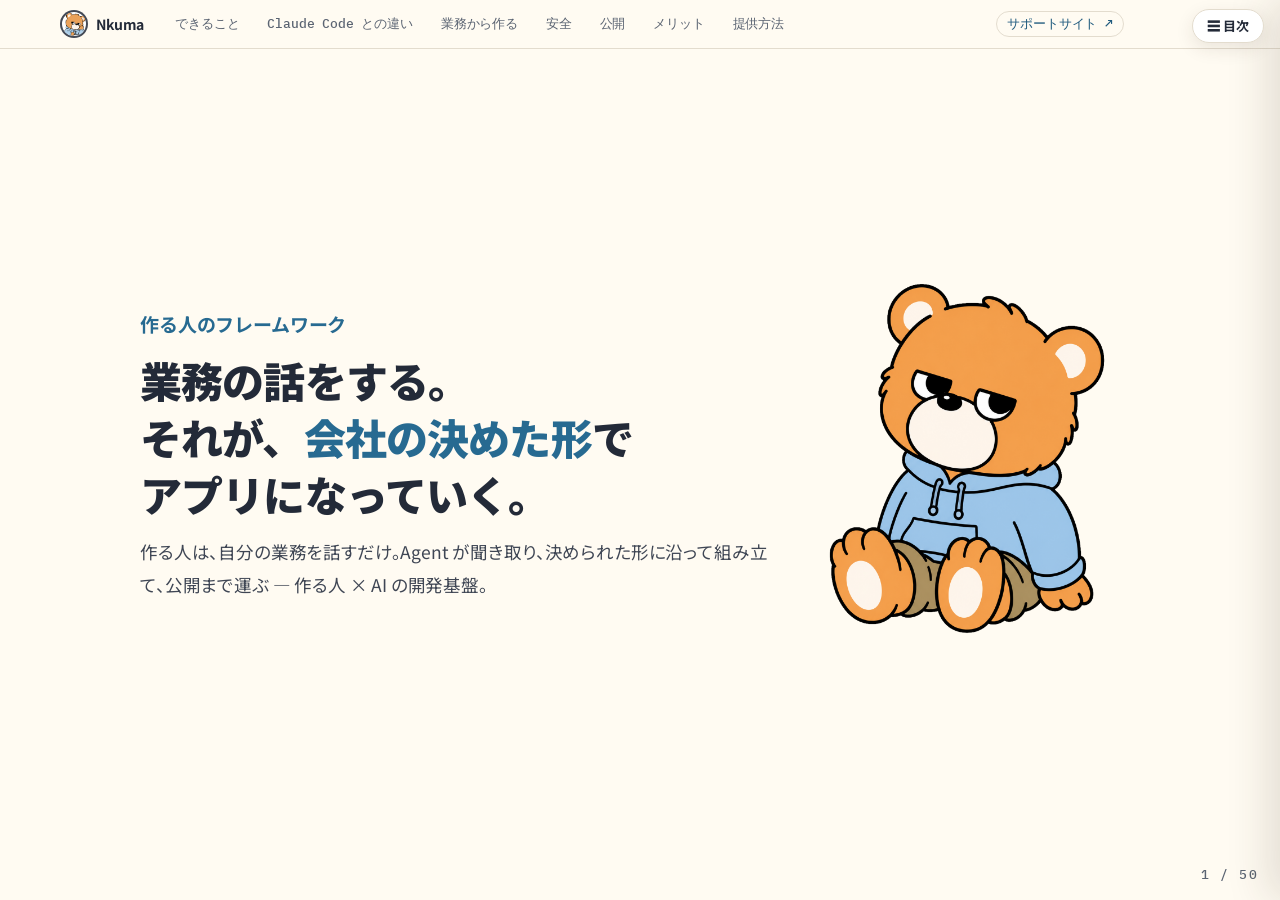
==== commit 3630c8bd: "sync: 2026-09-02 (source: nangok-ai-workflow 3a7fe53)" ====
--- a/about/index.html
+++ b/about/index.html
@@ -3,7 +3,7 @@
 <head>
   <meta charset="utf-8">
   <meta name="viewport" content="width=device-width, initial-scale=1">
-  <meta name="description" content="Nkuma — 作る人のフレームワーク。Claude Code は作れる。Nkuma は作り切れる。">
+  <meta name="description" content="Nkuma — 作る人のフレームワーク。業務の話をする。それが、会社の決めた形でアプリになっていく。">
   <title>Nkuma | Claude Code は作れる。Nkuma は作り切れる。</title>
   <link rel="icon" type="image/png" href="images/nkuma-face.png">
   <style>
@@ -32,11 +32,12 @@
 
     /* ---------- 現在地 (章ナビ + ページ + 目次) ---------- */
     .chapnav { position: fixed; top: 0; left: 0; right: 0; z-index: 50; background: color-mix(in srgb, var(--paper) 90%, transparent); backdrop-filter: blur(8px); border-bottom: 1px solid var(--line); }
-    .chapnav-inner { max-width: 1200px; margin: 0 auto; padding: 10px 20px; display: flex; align-items: center; gap: 6px; flex-wrap: wrap; }
+    .chapnav-inner { max-width: 1200px; margin: 0 auto; padding: 10px 20px; display: flex; align-items: center; gap: 6px; flex-wrap: nowrap; overflow-x: auto; scrollbar-width: none; } /* 章が増えても常に 1 行 — 折り返すとコマの上端が隠れる (固定 breakpoint は持たない) */
+    .chapnav-inner::-webkit-scrollbar { display: none; }
+    .chapnav a.ch { white-space: nowrap; }
     .chapnav .brand { display: flex; align-items: center; gap: 8px; font: 700 14px var(--display); margin-right: 14px; text-decoration: none; }
     .chapnav .brand img { width: 28px; height: 28px; border-radius: 50%; border: 2px solid rgba(35,42,56,.85); background: var(--white); }
     .chapnav a.ch.support { margin-left: auto; margin-right: 96px; color: var(--sky-ink); border-color: var(--line); }
-    @media (max-width: 720px) { .chapnav-inner { flex-wrap: nowrap; overflow-x: auto; scrollbar-width: none; } .chapnav-inner::-webkit-scrollbar { display: none; } .chapnav a.ch { white-space: nowrap; } } /* 狭幅は 1 行に保ち横スクロール (折り返すとコマ上端が隠れる) */
     .chapnav a.ch { font: 500 12.5px var(--mono); color: var(--muted); text-decoration: none; padding: 3px 10px; border-radius: 999px; border: 1px solid transparent; }
     .chapnav a.ch.active { color: var(--sky-deep); border-color: var(--sky-deep); background: var(--sky-pale); }
     .pager { position: fixed; bottom: 18px; right: 22px; z-index: 50; color: var(--muted); font: 500 12.5px var(--mono); letter-spacing: .12em; }
@@ -106,6 +107,10 @@
     .shots { display: grid; grid-template-columns: repeat(3, 1fr); gap: 12px; }
     .shots img { aspect-ratio: 16 / 10; object-fit: cover; object-position: left top; border: 1px solid var(--line); }
     .shots .shot-t { display: block; margin: 0 0 6px; font: 700 13px var(--display); color: var(--ink); }
+    /* 実画面を 2 枚だけ大きく見せる (証明のコマ) — 切らずに全体を出す */
+    .shots.two { grid-template-columns: repeat(2, 1fr); }
+    .shots.two img { aspect-ratio: auto; object-fit: contain; width: 100%; height: auto; }
+    @media (max-width: 720px) { .shots.two { grid-template-columns: 1fr; } .shots.two img { max-height: 26dvh; } }
     figure { margin: 0; }
     figcaption { font-size: 12.5px; color: var(--ink-2); line-height: 1.8; padding: 8px 6px 0; }
     figcaption b { color: var(--ink); font-weight: 700; }
@@ -187,7 +192,8 @@
     }
 
     /* 表紙・締め */
-    .hero .slide-inner { display: grid; grid-template-columns: 1.1fr .9fr; gap: 32px; align-items: center; }
+    .hero .slide-inner { display: grid; grid-template-columns: 1.3fr .7fr; gap: 32px; align-items: center; }
+    .hero h1 { font-size: clamp(28px, 4.2vw, 42px); } /* 3 行に収める — 列幅とのバランス (実表示で確認) */
     .hero img { width: min(340px, 100%); display: block; }
     .hero .logo { width: min(400px, 100%); margin: 0 0 18px; }
     #end .slide-inner { grid-template-columns: 1fr; text-align: center; }
@@ -202,11 +208,12 @@
 <nav class="chapnav" aria-label="章">
   <div class="chapnav-inner">
     <a class="brand" href="#top"><img src="images/nkuma-face.png" alt=""><span>Nkuma</span></a>
-    <a class="ch" href="#d-position" data-ch="position">立ち位置</a>
-    <a class="ch" href="#d-ddd" data-ch="ddd">DDD を決め切る</a>
+    <a class="ch" href="#d-what" data-ch="what">できること</a>
+    <a class="ch" href="#d-diff" data-ch="diff">Claude Code との違い</a>
+    <a class="ch" href="#d-domain" data-ch="domain">業務から作る</a>
     <a class="ch" href="#d-safety" data-ch="safety">安全</a>
     <a class="ch" href="#d-release" data-ch="release">公開</a>
-    <a class="ch" href="#d-loops" data-ch="loops">展開のメリット</a>
+    <a class="ch" href="#d-loops" data-ch="loops">メリット</a>
     <a class="ch" href="#d-delivery" data-ch="delivery">提供方法</a>
     <a class="ch support" href="https://nkuma-platform.github.io/">サポートサイト ↗</a>
   </div>
@@ -220,104 +227,121 @@
 
 <main class="deck" id="deck" tabindex="0">
 
-  <!-- 表紙 -->
   <section class="slide hero" id="top" data-ch="" data-group="表紙">
     <div class="slide-inner">
       <div>
         <p class="tagline">作る人のフレームワーク</p>
-        <h1>Claude Code は作れる。<br>Nkuma は<em>作り切れる</em>。</h1>
-        <p class="lead">現場のドメイン・ビジネスロジックに即したアプリケーションを作り、安全かつ透明性のあるクオリティでリリースまでできる — 作る人 × AI の開発基盤。</p>
+        <h1>業務の話をする。<br>それが、<em>会社の決めた形</em>で<br>アプリになっていく。</h1>
+        <p class="lead">作る人は、自分の業務を話すだけ。Agent が聞き取り、決められた形に沿って組み立て、公開まで運ぶ — 作る人 × AI の開発基盤。</p>
       </div>
       <img src="images/nkuma01.png" alt="Nkuma のマスコット、クマ君">
     </div>
   </section>
 
-  <!-- 目次 -->
   <section class="slide agenda" id="agenda" data-ch="" data-group="目次">
     <div class="slide-inner">
       <p class="ch-num">目次</p>
       <h2 class="ch-title">この資料の流れ</h2>
-      <p class="ch-lead">現場の 3 つの問題に、3 つの答え (第 2〜4 章)。その先に生まれるメリットと、届け方。</p>
+      <p class="ch-lead">現場の 3 つの問題に、3 つの答え (第 3〜5 章)。その先に生まれるメリットと、届け方。</p>
       <ol class="agenda-list">
-        <li><a href="#d-position"><span class="num">第 1 章</span><span class="ttl">立ち位置</span><span class="sub">Nkuma は何のフレームワークか。Claude Code と何が違うのか</span></a></li>
-        <li><a href="#d-ddd"><span class="num">第 2 章</span><span class="ttl">DDD を決め切る</span><span class="sub">問い ① 何のために作ったのか、分からない → ドメインに即して作る</span></a></li>
-        <li><a href="#d-safety"><span class="num">第 3 章</span><span class="ttl">安全</span><span class="sub">問い ② 安全に動いているのか、分からない → 事故が起こせない構造</span></a></li>
-        <li><a href="#d-release"><span class="num">第 4 章</span><span class="ttl">公開</span><span class="sub">問い ③ 作った本人しか、使えない → 合図ひとつで公開</span></a></li>
-        <li><a href="#d-loops"><span class="num">第 5 章</span><span class="ttl">ドメインの上にアプリが展開されるメリット</span><span class="sub">使う Agent にもなる / 業務の変更に追いつく / AI から使われる口も付く</span></a></li>
-        <li><a href="#d-delivery"><span class="num">第 6 章</span><span class="ttl">提供方法</span><span class="sub">どう売り、どう届き、どう動くか</span></a></li>
+        <li><a href="#d-what"><span class="num">第 1 章</span><span class="ttl">Nkuma は何ができるのか</span><span class="sub">業務の話をすると、会社の決めた形でアプリになっていく</span></a></li>
+        <li><a href="#d-diff"><span class="num">第 2 章</span><span class="ttl">Claude Code と何が違うのか</span><span class="sub">現場に残る 3 つの問題と、作り切るということ</span></a></li>
+        <li><a href="#d-domain"><span class="num">第 3 章</span><span class="ttl">何のために作ったのか、分からない</span><span class="sub">答え ① 業務から作る — 作るものを明確にし、仕様にして作り上げる</span></a></li>
+        <li><a href="#d-safety"><span class="num">第 4 章</span><span class="ttl">安全に動いているのか、分からない</span><span class="sub">答え ② 構造で安全にする — 事故が「起こせない」構造</span></a></li>
+        <li><a href="#d-release"><span class="num">第 5 章</span><span class="ttl">作った本人しか、使えない</span><span class="sub">答え ③ 合図ひとつで公開する — 検査を通ったものだけが届き、いつもの社内 ID で使える</span></a></li>
+        <li><a href="#d-loops"><span class="num">第 6 章</span><span class="ttl">業務情報の上にアプリが展開されるメリット</span><span class="sub">業務の変更に追いつく / AI から使われる口が付く / 使う Agent にもなる</span></a></li>
+        <li><a href="#d-delivery"><span class="num">第 7 章</span><span class="ttl">提供方法</span><span class="sub">どう売り、どう届き、どう動くか</span></a></li>
       </ol>
     </div>
   </section>
 
-  <!-- ===== 第 1 章 立ち位置 ===== -->
-  <section class="slide divider" id="d-position" data-ch="position">
+
+  <!-- ===== 第 1 章 Nkuma は何ができるのか ===== -->
+
+  <section class="slide divider" id="d-what" data-ch="what">
     <div class="slide-inner">
       <p class="ch-num">第 1 章</p>
-      <h2 class="ch-title">立ち位置</h2>
-      <p class="ch-lead">Nkuma は何のフレームワークか。Claude Code と何が違うのか。</p>
-    </div>
-  </section>
-
-  <section class="slide" id="s-subject" data-ch="position">
-    <div class="slide-inner">
-      <span class="kicker"><span class="n">立ち位置</span>主語</span>
-      <h2>Nkuma は、<em>作る人を囲む</em>フレームワークです。</h2>
-      <figure data-fig><div class="fig">
-        <svg viewBox="0 0 1000 330" role="img" aria-label="同じ大きさのクリーム色の枠が 2 つ並ぶ。左の枠「アプリを囲む」は中心にアプリの箱があり、その上下左右に画面の部品・データ読み書き・認証の部品・通信という 4 つの青い箱が並ぶ。右の枠「作る人を囲む」には Nkuma のロゴがあり、中心の白い箱に作る人と AI のアイコンが並び、その上下左右に決めた作り方・構造で安全・レビュー許可・合図で公開という 4 つの青い箱が並ぶ。枠の大きさも箱の形も左右で同じで、線と矢印は無い">
-            <defs>
-              <g id="i3-user" fill="none" stroke="#232a38" stroke-width="2" stroke-linecap="round" stroke-linejoin="round">
-                <circle cx="12" cy="8" r="5" vector-effect="non-scaling-stroke"/>
-                <path d="M20 21a8 8 0 0 0-16 0" vector-effect="non-scaling-stroke"/>
-              </g>
-              <g id="i3-bot" fill="none" stroke="#232a38" stroke-width="2" stroke-linecap="round" stroke-linejoin="round">
-                <path d="M12 8V4H8" vector-effect="non-scaling-stroke"/>
-                <rect width="16" height="12" x="4" y="8" rx="2" vector-effect="non-scaling-stroke"/>
-                <path d="M2 14h2" vector-effect="non-scaling-stroke"/>
-                <path d="M20 14h2" vector-effect="non-scaling-stroke"/>
-                <path d="M15 13v2" vector-effect="non-scaling-stroke"/>
-                <path d="M9 13v2" vector-effect="non-scaling-stroke"/>
-              </g>
-            </defs>
-          
-            <rect class="bound" x="14" y="22" width="466" height="286" rx="14"/>
-            <text class="t-bound" x="40" y="52">アプリを囲む</text>
-            <rect class="box-auto" x="185" y="78" width="124" height="44" rx="12"/>
-            <text class="t-badge" x="247" y="105" text-anchor="middle">画面の部品</text>
-            <rect class="box-auto" x="32" y="162" width="124" height="44" rx="12"/>
-            <text class="t-badge" x="94" y="189" text-anchor="middle">データ読み書き</text>
-            <rect class="box-auto" x="338" y="162" width="124" height="44" rx="12"/>
-            <text class="t-badge" x="400" y="189" text-anchor="middle">認証の部品</text>
-            <rect class="box-auto" x="185" y="246" width="124" height="44" rx="12"/>
-            <text class="t-badge" x="247" y="273" text-anchor="middle">通信</text>
-            <rect class="box" x="166" y="138" width="162" height="96" rx="12"/>
-            <text class="t-title" x="247" y="190" text-anchor="middle">アプリ</text>
-          
-            <rect class="bound" x="520" y="22" width="466" height="286" rx="14"/>
-            <text class="t-bound" x="546" y="52">作る人を囲む</text>
-            <image href="images/nkuma-main-logo.png" x="822" y="30" width="138" height="54" preserveAspectRatio="xMaxYMid meet"/>
-            <rect class="box-auto" x="691" y="78" width="124" height="44" rx="12"/>
-            <text class="t-badge" x="753" y="105" text-anchor="middle">決めた作り方</text>
-            <rect class="box-auto" x="538" y="162" width="124" height="44" rx="12"/>
-            <text class="t-badge" x="600" y="189" text-anchor="middle">構造で安全</text>
-            <rect class="box-auto" x="844" y="162" width="124" height="44" rx="12"/>
-            <text class="t-badge" x="906" y="189" text-anchor="middle">レビュー許可</text>
-            <rect class="box-auto" x="691" y="246" width="124" height="44" rx="12"/>
-            <text class="t-badge" x="753" y="273" text-anchor="middle">合図で公開</text>
-            <rect class="box" x="672" y="138" width="162" height="96" rx="12"/>
-            <use href="#i3-user" transform="translate(685,146) scale(2.6)"/>
-            <use href="#i3-bot" transform="translate(759,146) scale(2.6)"/>
-            <text class="t-title" x="753" y="228" text-anchor="middle">作る人と AI</text>
-          </svg>
-      </div>
-      <figcaption><b class="figno">Figure 1.</b> フレームワークは、囲む相手で 2 種類に分かれる — アプリを中心に部品を備える型と、作る人と AI を中心に作り方・安全・公開を備える型。Nkuma は後者。<span class="lg">凡例:<i class="fl c"></i>クリームの枠 = 面倒を見る範囲<i class="fl b"></i>青 = 枠組みが備えるもの<i class="fl k"></i>白 = 囲まれている中心</span></figcaption></figure>
-    </div>
-  </section>
-
-  <section class="slide" id="s-scope" data-ch="position">
-    <div class="slide-inner">
-      <span class="kicker"><span class="n">立ち位置</span>違い</span>
+      <h2 class="ch-title">Nkuma は何ができるのか</h2>
+      <p class="ch-lead">業務の話をすると、会社の決めた形でアプリになっていく。</p>
+    </div>
+  </section>
+
+  <section class="slide" id="s-experience" data-ch="what">
+    <div class="slide-inner">
+      <span class="kicker"><span class="n">できること</span>体験</span>
+      <h2>作る人がすることは、<em>業務の話をすること</em>。あとは会社の決めた形に沿って、少しずつ組み上がっていく。</h2>
+      <p class="lead">作り方を知らなくてよい。話した内容が文書になり、決められた形で組み上がり、使える状態まで運ばれる。</p>
+      <figure data-fig><div class="fig">
+        <svg viewBox="0 0 1000 218" role="img" aria-label="左端でクマ君が、右下のノート PC を見下ろしながら手振りを付けて話している。その右に橙の段「業務の話」があり、さらに右からクリームの囲み「会社の決めた形」が始まって、囲みの中で青い「業務の文書」「決めた形で組む」、白い「使えるアプリ」の順に段が右上へ高くなる。青い線が橙の段の右上から出て、段の角をなぞりながら最上段まで右上がりに 1 本だけ通る">
+  <rect class="bound" x="455" y="14" width="525" height="188" rx="14"/>
+  <text class="t-bound" x="471" y="32">会社の決めた形</text>
+  <svg x="16" y="37" width="196" height="151" viewBox="56 241 1152 873" preserveAspectRatio="xMidYMid meet">
+    <image href="images/nkuma-talking.png" x="0" y="0" width="1254" height="1254"/>
+  </svg>
+  <rect class="box-hand" x="240" y="118" width="144" height="70" rx="10"/>
+  <text class="t-title" x="312" y="160" text-anchor="middle">業務の話</text>
+  <text class="t-sub" x="312" y="210" text-anchor="middle">作る人はここだけ</text>
+  <rect class="box-auto" x="529" y="92" width="145" height="96" rx="10"/>
+  <text class="t-title" x="601" y="160" text-anchor="middle">業務の文書</text>
+  <rect class="box-auto" x="674" y="66" width="145" height="122" rx="10"/>
+  <text class="t-title" x="747" y="160" text-anchor="middle">決めた形で組む</text>
+  <rect class="box" x="819" y="40" width="145" height="148" rx="10"/>
+  <text class="t-title" x="892" y="160" text-anchor="middle">使えるアプリ</text>
+  <path class="edge-auto" d="M384 118 L819 40"/>
+  <polygon class="head-auto" points="-12,-7 0,0 -12,7" transform="translate(819,40) rotate(-10.17)"/>
+</svg>
+      </div>
+      <figcaption><b class="figno">Figure.</b> 人の手は最下段の 1 つ。上の 3 段は、決めてある形の中で積み上がる。<span class="lg">凡例: クマ君 = 作る人 (業務の話をしているところ)<i class="fl o"></i>橙の塗り = 人の営み<i class="fl b"></i>青の塗り = 機構が進める段<i class="sw b"></i>青の線 = 機構が自動で繋ぐ<i class="fl k"></i>白 = 起こる結果<i class="fl c"></i>枠 = 会社の決めた形</span></figcaption></figure>
+    </div>
+  </section>
+
+  <section class="slide" id="s-real-app" data-ch="what">
+    <div class="slide-inner">
+      <span class="kicker"><span class="n">できること</span>実物</span>
+      <h2>これは、Nkuma で作った<em>実際のアプリ</em>です。</h2>
+      <p class="lead">南国ソフトの社内で動いている。話すところから始めて、この画面まで届く。</p>
+      <figure data-fig><div class="fig shots two">
+          <div><span class="shot-t">作業日報</span><img src="images/case-1.png" alt="作業日報のアプリの画面。左に月のカレンダー、中央に日付ごとの入力欄が並び、右に案件を選ぶ欄がある"></div>
+          <div><span class="shot-t">付箋ボード</span><img src="images/case-2.png" alt="付箋ボードのアプリの画面。方眼の台紙の上に色の違う付箋が貼られ、右上に参加者のアイコン、右下に表示倍率の操作が並ぶ"></div>
+      </div>
+      <figcaption><b class="figno">Figure.</b> どちらも同じ作り方で作られ、いつもの社内 ID でそのまま入れる。<span class="lg">画面は実物 (南国ソフト社内)</span></figcaption>
+      </figure>
+    </div>
+  </section>
+
+
+  <!-- ===== 第 2 章 Claude Code と何が違うのか ===== -->
+
+  <section class="slide divider" id="d-diff" data-ch="diff">
+    <div class="slide-inner">
+      <p class="ch-num">第 2 章</p>
+      <h2 class="ch-title">Claude Code と何が違うのか</h2>
+      <p class="ch-lead">現場に残る 3 つの問題と、作り切るということ。</p>
+    </div>
+  </section>
+
+  <section class="slide" id="s-problems" data-ch="diff">
+    <div class="slide-inner">
+      <span class="kicker"><span class="n">Claude Code との違い</span>3 つの問題</span>
+      <h2>AI でアプリが作れるようになった現場には、<em>3 つの問題</em>が残る。</h2>
+      <p class="lead">作れはした。けれど、使われていない。</p>
+      <figure data-fig><div class="fig">
+        <svg viewBox="0 0 1000 399" role="img" aria-label="細い縦線で仕切られた 3 つの場面。左 (① 何のために作ったのか、分からない) はスタンドに載った画面の脇で 2 人が手を上げたり肩をすくめたりし、中央 (② 安全に動いているのか、分からない) は中の見えない水色の箱を 1 人が手をかざして覗き込みもう 1 人が腕を組み、右 (③ 作った本人しか、使えない) は机で画面を使う 1 人と、間の地面が途切れた先で手を伸ばす 2 人が離れて立っている">
+          <image href="images/problems.png" x="0" y="0" width="1000" height="399"/>
+          <text class="t-title" x="173" y="330" text-anchor="middle">① 何のために作ったのか、分からない</text>
+          <text class="t-title" x="496" y="330" text-anchor="middle">② 安全に動いているのか、分からない</text>
+          <text class="t-title" x="823" y="330" text-anchor="middle">③ 作った本人しか、使えない</text>
+        </svg>
+      </div>
+      <figcaption><b class="figno">Figure.</b> 作れたあとに、3 つとも起きる。<span class="lg">凡例:<i class="fl o"></i>橙 = 作った人<i class="fl g"></i>灰 = 分からない人・使えない人<i class="fl b"></i>青 = 作られたもの</span></figcaption></figure>
+    </div>
+  </section>
+
+  <section class="slide" id="s-scope" data-ch="diff">
+    <div class="slide-inner">
+      <span class="kicker"><span class="n">Claude Code との違い</span>作り切る</span>
       <h2>Claude Code は作れる。Nkuma は<em>作り切れる</em>。</h2>
-      <p class="lead">Claude Code は「動くものを素早く書く」道具。Nkuma はその上で、業務に即したアプリを作り、安全に、公開まで届ける — 作り切る。</p>
+      <p class="lead">3 つとも、作れた後に起きる。Claude Code は「動くものを素早く書く」道具。Nkuma はその上で、業務に即したアプリを作り、安全に、公開まで届ける — 作り切る。</p>
       <figure data-fig><div class="fig">
         <svg viewBox="0 0 1000 445" role="img" aria-label="机に向かう人物とノート型の画面から右へ線が伸びる行程が上下 2 段に並び、上段 (Claude Code) は画面の停留点 1 つで途切れ、下段 (Nkuma) は同じ起点から画面・書類・盾・上向き矢印の 4 つの停留点を経て、大きな画面を囲む 3 人の人物まで続いている">
           <rect x="0" y="0" width="1000" height="445" style="fill:#fdfaf4"/>
@@ -326,31 +350,14 @@
           <text class="t-title" x="49" y="250" style="font-size:28px">Nkuma</text>
         </svg>
       </div>
-      <figcaption><b class="figno">Figure 2.</b> 同じところから始まって、どこまで届けるかが違う。<span class="lg">凡例:<i class="fl o"></i>橙 = 人と、人が決めること<i class="fl b"></i>青 = 作られるもの<i class="sw k"></i>線 = 行程</span></figcaption></figure>
-    </div>
-  </section>
-
-  <section class="slide" id="s-problems" data-ch="position">
-    <div class="slide-inner">
-      <span class="kicker"><span class="n">立ち位置</span>3 つの問題</span>
-      <h2>AI でアプリが作れるようになった現場には、<em>3 つの問題</em>が残る。</h2>
-      <p class="lead">作れはした。けれど、使われていない。</p>
-      <figure data-fig><div class="fig">
-        <svg viewBox="0 0 1000 399" role="img" aria-label="細い縦線で仕切られた 3 つの場面。左 (① 何のために作ったのか、分からない) はスタンドに載った画面の脇で 2 人が手を上げたり肩をすくめたりし、中央 (② 安全に動いているのか、分からない) は中の見えない水色の箱を 1 人が手をかざして覗き込みもう 1 人が腕を組み、右 (③ 作った本人しか、使えない) は机で画面を使う 1 人と、間の地面が途切れた先で手を伸ばす 2 人が離れて立っている">
-          <image href="images/problems.png" x="0" y="0" width="1000" height="399"/>
-          <text class="t-title" x="173" y="330" text-anchor="middle">① 何のために作ったのか、分からない</text>
-          <text class="t-title" x="496" y="330" text-anchor="middle">② 安全に動いているのか、分からない</text>
-          <text class="t-title" x="823" y="330" text-anchor="middle">③ 作った本人しか、使えない</text>
-        </svg>
-      </div>
-      <figcaption><b class="figno">Figure 3.</b> 作れたあとに、3 つとも起きる。<span class="lg">凡例:<i class="fl o"></i>橙 = 作った人<i class="fl g"></i>灰 = 分からない人・使えない人<i class="fl b"></i>青 = 作られたもの</span></figcaption></figure>
-    </div>
-  </section>
-
-  <section class="slide" id="s-three" data-ch="position">
-    <div class="slide-inner">
-      <span class="kicker"><span class="n">立ち位置</span>3 つの答え</span>
-      <h2>作り切れる = 現場の 3 つの問題に、<em>構造で答える</em>こと。</h2>
+      <figcaption><b class="figno">Figure.</b> 同じところから始まって、どこまで届けるかが違う。<span class="lg">凡例:<i class="fl o"></i>橙 = 人と、人が決めること<i class="fl b"></i>青 = 作られるもの<i class="sw k"></i>線 = 行程</span></figcaption></figure>
+    </div>
+  </section>
+
+  <section class="slide" id="s-three" data-ch="diff">
+    <div class="slide-inner">
+      <span class="kicker"><span class="n">Claude Code との違い</span>3 つの答え</span>
+      <h2>3 つの問題には、<em>3 つの答え</em>を用意している。</h2>
       <figure data-fig><div class="fig">
         <svg viewBox="0 0 1000 300" role="img" aria-label="左に現場の 3 つの問題、右に 3 つの答えと、それに答える章">
           <rect class="box" x="20" y="24" width="400" height="64" rx="12"/>
@@ -367,90 +374,354 @@
             <path class="edge-auto" d="M420 150 H548"/><polygon class="head-auto" points="548,143 560,150 548,157"/>
             <path class="edge-auto" d="M420 244 H548"/><polygon class="head-auto" points="548,237 560,244 548,251"/>
             <rect class="box-auto" x="560" y="24" width="420" height="64" rx="12"/>
-            <text class="t-badge" x="580" y="52">ドメインに即して作る</text>
-            <text class="t-sub" x="580" y="74">第 2 章 DDD を決め切る</text>
+            <text class="t-badge" x="580" y="52">業務から作る</text>
+            <text class="t-sub" x="580" y="74">第 3 章 何のために作ったのか、分からない</text>
             <rect class="box-auto" x="560" y="118" width="420" height="64" rx="12"/>
             <text class="t-badge" x="580" y="146">構造で安全にする</text>
-            <text class="t-sub" x="580" y="168">第 3 章 安全</text>
+            <text class="t-sub" x="580" y="168">第 4 章 安全に動いているのか、分からない</text>
             <rect class="box-auto" x="560" y="212" width="420" height="64" rx="12"/>
-            <text class="t-badge" x="580" y="240">透明性のあるクオリティでリリースまで届ける</text>
-            <text class="t-sub" x="580" y="262">第 4 章 公開</text>
+            <text class="t-badge" x="580" y="240">合図ひとつで公開する</text>
+            <text class="t-sub" x="580" y="262">第 5 章 作った本人しか、使えない</text>
         </svg>
       </div>
-      <figcaption><b class="figno">Figure 4.</b> 問題 1 つに、答え 1 つ。<span class="lg">凡例:<i class="sw b"></i>構造で答える<i class="fl b"></i>青の塗り = 答え (章)</span></figcaption></figure>
-    </div>
-  </section>
-
-  <!-- ===== 第 2 章 DDD を決め切る ===== -->
-  <section class="slide divider" id="d-ddd" data-ch="ddd">
-    <div class="slide-inner">
-      <p class="ch-num">第 2 章</p>
-      <h2 class="ch-title">DDD を決め切る</h2>
-      <p class="ch-q"><b>問い ①</b>「何のために作ったのか、分からない」</p>
-      <p class="ch-a"><b>答え</b>ドメインに即して作る — 作るものを明確にし、仕様にして作り上げる</p>
-      <ol class="qmap"><li class="on">① 何のために作ったのか、分からない</li><li>② 安全に動いているのか、分からない</li><li>③ 作った本人しか、使えない</li></ol>
-    </div>
-  </section>
-
-  <section class="slide" id="s-ddd-frame" data-ch="ddd">
-    <div class="slide-inner">
-      <span class="kicker"><span class="n">DDD</span><span class="q">問い ①</span>まとめる</span>
-      <h2>「何のために作ったのか、分からない」— 問いは数え切れない。それを <em>DDD の手法でまとめる</em>。</h2>
-      <p class="lead">業界は何か、どの業務が要か、何と何が関わるか、誰が使うか、言葉は何を指すか — 問いは尽きない。1 つずつ答えるのではなく、決まった型でまとめて答える — DDD (ドメイン駆動設計)。</p>
-      <figure data-fig><div class="fig">
-        <svg viewBox="0 0 1000 390" role="img" aria-label="上から下へ。問い ①「何のために作ったのか、分からない」の 1 つの箱から、業界は? 重要度は? 関係は? もの・出来事は? 誰が使う? 言葉の意味は? 境目は? と多くの問いが 2 段に散らばって分かれ (末尾に … で続く)、それらが下でひとつに集まって、一番大きい青い箱 DDD になる">
-            <rect class="box" x="400" y="10" width="200" height="56" rx="12"/>
-            <text class="t-title" x="500" y="44" text-anchor="middle">問い ①</text>
-
-            <path class="edge-auto" d="M500 66 V82"/>
-            <path class="edge-idle" d="M130 82 H870"/>
-            <path class="edge-auto" d="M130 82 V94"/><polygon class="head-auto" points="123,94 130,106 137,94"/>
-            <path class="edge-auto" d="M375 82 V94"/><polygon class="head-auto" points="368,94 375,106 382,94"/>
-            <path class="edge-auto" d="M625 82 V94"/><polygon class="head-auto" points="618,94 625,106 632,94"/>
-            <path class="edge-auto" d="M870 82 V94"/><polygon class="head-auto" points="863,94 870,106 877,94"/>
-            <path class="edge-auto" d="M252 82 V168"/><polygon class="head-auto" points="245,168 252,180 259,168"/>
-            <path class="edge-auto" d="M500 82 V168"/><polygon class="head-auto" points="493,168 500,180 507,168"/>
-            <path class="edge-auto" d="M747 82 V168"/><polygon class="head-auto" points="740,168 747,180 754,168"/>
-
-            <rect class="box" x="30" y="106" width="200" height="56" rx="12"/>
-            <text class="t-title" x="130" y="140" text-anchor="middle">業界は?</text>
-            <rect class="box" x="275" y="106" width="200" height="56" rx="12"/>
-            <text class="t-title" x="375" y="140" text-anchor="middle">重要度は?</text>
-            <rect class="box" x="525" y="106" width="200" height="56" rx="12"/>
-            <text class="t-title" x="625" y="140" text-anchor="middle">関係は?</text>
-            <rect class="box" x="770" y="106" width="200" height="56" rx="12"/>
-            <text class="t-title" x="870" y="140" text-anchor="middle">もの・出来事は?</text>
-
-            <rect class="box" x="152" y="180" width="200" height="56" rx="12"/>
-            <text class="t-title" x="252" y="214" text-anchor="middle">誰が使う?</text>
-            <rect class="box" x="400" y="180" width="200" height="56" rx="12"/>
-            <text class="t-title" x="500" y="214" text-anchor="middle">言葉の意味は?</text>
-            <rect class="box" x="647" y="180" width="200" height="56" rx="12"/>
-            <text class="t-title" x="747" y="214" text-anchor="middle">境目は?</text>
-            <text class="t-title" x="910" y="216" text-anchor="middle">…</text>
-
-            <path class="edge-auto" d="M130 162 V256"/>
-            <path class="edge-auto" d="M375 162 V256"/>
-            <path class="edge-auto" d="M625 162 V256"/>
-            <path class="edge-auto" d="M870 162 V256"/>
-            <path class="edge-auto" d="M252 236 V256"/>
-            <path class="edge-auto" d="M500 236 V256"/>
-            <path class="edge-auto" d="M747 236 V256"/>
-            <path class="edge-idle" d="M130 256 H870"/>
-            <path class="edge-auto" d="M500 256 V268"/><polygon class="head-auto" points="493,268 500,280 507,268"/>
-
-            <rect class="box-auto" x="290" y="280" width="420" height="90" rx="12"/>
-            <text class="t-big" x="500" y="340" text-anchor="middle">DDD</text>
-          </svg>
-      </div>
-      <figcaption><b class="figno">Figure 5.</b> 問いはどれも業務の問い — だから、業務を中心に据える型で、まとめて答えられる。<span class="lg">凡例:<i class="sw b"></i>問いが分かれ、型でまとまる<i class="fl b"></i>青の塗り = 型 (DDD)<i class="sw g"></i>矢印の無い灰線 = 振り分け・集約</span></figcaption></figure>
-    </div>
-  </section>
-
-  <section class="slide" id="s-ddd-why" data-ch="ddd">
-    <div class="slide-inner">
-      <span class="kicker"><span class="n">DDD</span><span class="q">問い ①</span>なぜ DDD か</span>
-      <h2>設計の作法は、<em>自作しない</em> — Agent が学習済みの DDD なら、教え込まずに、作法どおりに動く。</h2>
+      <figcaption><b class="figno">Figure.</b> 問題 1 つに、答え 1 つ。<span class="lg">凡例:<i class="sw b"></i>構造で答える<i class="fl b"></i>青の塗り = 答え (章)</span></figcaption></figure>
+    </div>
+  </section>
+
+  <section class="slide" id="s-overview-journey" data-ch="diff">
+    <div class="slide-inner">
+      <span class="kicker"><span class="n">Claude Code との違い</span>全体の地図</span>
+      <h2>Nkuma で作る、<em>全体の流れ</em>。</h2>
+      <figure data-fig><div class="fig">
+        <svg viewBox="0 0 1000 400" role="img" aria-label="時間が左から右へ進む 4 段階 (話す・作るものを決める・作る・公開する) を、上から作る人・Nkuma・できるものの 3 行で並べた俯瞰図。各箱にはアイコンが付く。作る人は業務の話をし (吹き出し)、アイデアを相談し (吹き出し)、Nkuma が作り終えたものを触り (目)、公開の合図を出す (ロケット)。作るものを決めると作るのあいだには「満足するまで繰り返し」の輪があり、できたものを触った人がまた相談に戻る。Nkuma は聞いて書き (鉛筆)、使い勝手も一緒に考えて案を出し (きらめき)、決めた形で組み (レンチ)、検問を通して配備する (盾)。一番下には業務の文書が土台の帯として横に広がり、そこから作るものの決め (文書) とアプリへ線が上がる。作るものの決めには照らす基準として効き、業務に無いものは赤い ✕ で不採用。アプリ (荷物) には内容の裏付けとして効く。作るものの決めからアプリへは決めを引き継ぐ矢印があり、最後にイントラ環境に公開される (ブラウザの窓)">
+  <defs>
+    <marker id="oj-ah-hand" viewBox="0 0 10 10" refX="9" refY="5" markerWidth="5" markerHeight="5" orient="auto-start-reverse"><path d="M0,0 L10,5 L0,10 z" fill="var(--orange-deep)"/></marker>
+    <marker id="oj-ah-auto" viewBox="0 0 10 10" refX="9" refY="5" markerWidth="5" markerHeight="5" orient="auto-start-reverse"><path d="M0,0 L10,5 L0,10 z" fill="var(--sky-deep)"/></marker>
+    <marker id="oj-ah-ink" viewBox="0 0 10 10" refX="9" refY="5" markerWidth="5" markerHeight="5" orient="auto-start-reverse"><path d="M0,0 L10,5 L0,10 z" fill="var(--ink)"/></marker>
+    <!-- Lucide icons (ISC) — 許諾文は index.html に同梱済み -->
+    <g id="i10-user" fill="none" stroke="#232a38" stroke-width="2" stroke-linecap="round" stroke-linejoin="round">
+      <circle cx="12" cy="8" r="5" vector-effect="non-scaling-stroke"/>
+      <path d="M20 21a8 8 0 0 0-16 0" vector-effect="non-scaling-stroke"/>
+    </g>
+    <g id="i10-window" fill="none" stroke="#232a38" stroke-width="2" stroke-linecap="round" stroke-linejoin="round">
+      <rect x="2" y="4" width="20" height="16" rx="2" vector-effect="non-scaling-stroke"/>
+      <path d="M10 4v4" vector-effect="non-scaling-stroke"/>
+      <path d="M2 8h20" vector-effect="non-scaling-stroke"/>
+      <path d="M6 4v4" vector-effect="non-scaling-stroke"/>
+    </g>
+    <g id="i10-bot" fill="none" stroke="#232a38" stroke-width="2" stroke-linecap="round" stroke-linejoin="round">
+      <path d="M12 8V4H8" vector-effect="non-scaling-stroke"/>
+      <rect width="16" height="12" x="4" y="8" rx="2" vector-effect="non-scaling-stroke"/>
+      <path d="M2 14h2" vector-effect="non-scaling-stroke"/>
+      <path d="M20 14h2" vector-effect="non-scaling-stroke"/>
+      <path d="M15 13v2" vector-effect="non-scaling-stroke"/>
+      <path d="M9 13v2" vector-effect="non-scaling-stroke"/>
+    </g>
+    <g id="i10-talk" fill="none" stroke="#232a38" stroke-width="2" stroke-linecap="round" stroke-linejoin="round">
+      <path d="M2.992 16.342a2 2 0 0 1 .094 1.167l-1.065 3.29a1 1 0 0 0 1.236 1.168l3.413-.998a2 2 0 0 1 1.099.092 10 10 0 1 0-4.777-4.719" vector-effect="non-scaling-stroke"/>
+    </g>
+    <g id="i10-idea" fill="none" stroke="#232a38" stroke-width="2" stroke-linecap="round" stroke-linejoin="round">
+      <path d="M11.017 2.814a1 1 0 0 1 1.966 0l1.051 5.558a2 2 0 0 0 1.594 1.594l5.558 1.051a1 1 0 0 1 0 1.966l-5.558 1.051a2 2 0 0 0-1.594 1.594l-1.051 5.558a1 1 0 0 1-1.966 0l-1.051-5.558a2 2 0 0 0-1.594-1.594l-5.558-1.051a1 1 0 0 1 0-1.966l5.558-1.051a2 2 0 0 0 1.594-1.594z" vector-effect="non-scaling-stroke"/>
+      <path d="M20 2v4" vector-effect="non-scaling-stroke"/>
+      <path d="M22 4h-4" vector-effect="non-scaling-stroke"/>
+      <circle cx="4" cy="20" r="2" vector-effect="non-scaling-stroke"/>
+    </g>
+    <g id="i10-eye" fill="none" stroke="#232a38" stroke-width="2" stroke-linecap="round" stroke-linejoin="round">
+      <path d="M2.062 12.348a1 1 0 0 1 0-.696 10.75 10.75 0 0 1 19.876 0 1 1 0 0 1 0 .696 10.75 10.75 0 0 1-19.876 0" vector-effect="non-scaling-stroke"/>
+      <circle cx="12" cy="12" r="3" vector-effect="non-scaling-stroke"/>
+    </g>
+    <g id="i10-rocket" fill="none" stroke="#232a38" stroke-width="2" stroke-linecap="round" stroke-linejoin="round">
+      <path d="M12 15v5s3.03-.55 4-2c1.08-1.62 0-5 0-5" vector-effect="non-scaling-stroke"/>
+      <path d="M4.5 16.5c-1.5 1.26-2 5-2 5s3.74-.5 5-2c.71-.84.7-2.13-.09-2.91a2.18 2.18 0 0 0-2.91-.09" vector-effect="non-scaling-stroke"/>
+      <path d="M9 12a22 22 0 0 1 2-3.95A12.88 12.88 0 0 1 22 2c0 2.72-.78 7.5-6 11a22.4 22.4 0 0 1-4 2z" vector-effect="non-scaling-stroke"/>
+      <path d="M9 12H4s.55-3.03 2-4c1.62-1.08 5 .05 5 .05" vector-effect="non-scaling-stroke"/>
+    </g>
+    <g id="i10-doc" fill="none" stroke="#232a38" stroke-width="2" stroke-linecap="round" stroke-linejoin="round">
+      <path d="M6 22a2 2 0 0 1-2-2V4a2 2 0 0 1 2-2h8a2.4 2.4 0 0 1 1.704.706l3.588 3.588A2.4 2.4 0 0 1 20 8v12a2 2 0 0 1-2 2z" vector-effect="non-scaling-stroke"/>
+      <path d="M14 2v5a1 1 0 0 0 1 1h5" vector-effect="non-scaling-stroke"/>
+      <path d="M10 9H8" vector-effect="non-scaling-stroke"/>
+      <path d="M16 13H8" vector-effect="non-scaling-stroke"/>
+      <path d="M16 17H8" vector-effect="non-scaling-stroke"/>
+    </g>
+    <g id="i10-pencil" fill="none" stroke="#232a38" stroke-width="2" stroke-linecap="round" stroke-linejoin="round">
+      <path d="M21.174 6.812a1 1 0 0 0-3.986-3.987L3.842 16.174a2 2 0 0 0-.5.83l-1.321 4.352a.5.5 0 0 0 .623.622l4.353-1.32a2 2 0 0 0 .83-.497z" vector-effect="non-scaling-stroke"/>
+      <path d="m15 5 4 4" vector-effect="non-scaling-stroke"/>
+    </g>
+    <g id="i10-wrench" fill="none" stroke="#232a38" stroke-width="2" stroke-linecap="round" stroke-linejoin="round">
+      <path d="M14.7 6.3a1 1 0 0 0 0 1.4l1.6 1.6a1 1 0 0 0 1.4 0l3.106-3.105c.32-.322.863-.22.983.218a6 6 0 0 1-8.259 7.057l-7.91 7.91a1 1 0 0 1-2.999-3l7.91-7.91a6 6 0 0 1 7.057-8.259c.438.12.54.662.219.984z" vector-effect="non-scaling-stroke"/>
+    </g>
+    <g id="i10-shield" fill="none" stroke="#232a38" stroke-width="2" stroke-linecap="round" stroke-linejoin="round">
+      <path d="M20 13c0 5-3.5 7.5-7.66 8.95a1 1 0 0 1-.67-.01C7.5 20.5 4 18 4 13V6a1 1 0 0 1 1-1c2 0 4.5-1.2 6.24-2.72a1.17 1.17 0 0 1 1.52 0C14.51 3.81 17 5 19 5a1 1 0 0 1 1 1z" vector-effect="non-scaling-stroke"/>
+      <path d="m9 12 2 2 4-4" vector-effect="non-scaling-stroke"/>
+    </g>
+    <g id="i10-package" fill="none" stroke="#232a38" stroke-width="2" stroke-linecap="round" stroke-linejoin="round">
+      <path d="M11 21.73a2 2 0 0 0 2 0l7-4A2 2 0 0 0 21 16V8a2 2 0 0 0-1-1.73l-7-4a2 2 0 0 0-2 0l-7 4A2 2 0 0 0 3 8v8a2 2 0 0 0 1 1.73z" vector-effect="non-scaling-stroke"/>
+      <path d="M12 22V12" vector-effect="non-scaling-stroke"/>
+      <polyline points="3.29 7 12 12 20.71 7" vector-effect="non-scaling-stroke"/>
+      <path d="m7.5 4.27 9 5.15" vector-effect="non-scaling-stroke"/>
+    </g>
+    <g id="i10-loop" fill="none" stroke="#d97716" stroke-width="2" stroke-linecap="round" stroke-linejoin="round">
+      <path d="M3 12a9 9 0 0 1 9-9 9.75 9.75 0 0 1 6.74 2.74L21 8" vector-effect="non-scaling-stroke"/>
+      <path d="M21 3v5h-5" vector-effect="non-scaling-stroke"/>
+      <path d="M21 12a9 9 0 0 1-9 9 9.75 9.75 0 0 1-6.74-2.74L3 16" vector-effect="non-scaling-stroke"/>
+      <path d="M8 16H3v5" vector-effect="non-scaling-stroke"/>
+    </g>
+  </defs>
+
+  <!-- 章の見出し -->
+  <text class="t-bound" x="110" y="12">第 3 章 業務から作る</text>
+  <text class="t-bound" x="540" y="12">第 4 章 安全</text>
+  <text class="t-bound" x="800" y="12">第 5 章 公開</text>
+
+  <!-- 時間の帯 (山形 4 つ = 4 段階、左 → 右) -->
+  <path class="chev" d="M110,20 H298 L310,33 L298,46 H110 Z"/>
+  <path class="chev" d="M320,20 H518 L530,33 L518,46 H320 L332,33 Z"/>
+  <path class="chev" d="M540,20 H778 L790,33 L778,46 H540 L552,33 Z"/>
+  <path class="chev" d="M800,20 H976 L988,33 L976,46 H800 L812,33 Z"/>
+  <text class="t-title" x="210" y="38" text-anchor="middle">話す</text>
+  <text class="t-title" x="431" y="38" text-anchor="middle">作るものを決める</text>
+  <text class="t-title" x="671" y="38" text-anchor="middle">作る</text>
+  <text class="t-title" x="900" y="38" text-anchor="middle">公開する</text>
+
+  <!-- 持ち場 (帯) と行の名前 — 線より先に描く -->
+  <rect class="bound" x="104" y="88" width="884" height="56" rx="10"/>
+  <rect class="bound" x="104" y="172" width="884" height="68" rx="10"/>
+  <use href="#i10-user" transform="translate(20,105) scale(0.92)"/>
+  <text class="t-person" x="96" y="121" text-anchor="end">作る人</text>
+  <use href="#i10-bot" transform="translate(16,194) scale(1)"/>
+  <text class="t-title" x="96" y="212" text-anchor="end">Nkuma</text>
+  <text class="t-bound" x="96" y="295" text-anchor="end">できるもの</text>
+
+  <!-- 行 1: 作る人 (橙)。作る段階の前半は空 = Nkuma が作っている間、人は待つ -->
+  <rect class="box-hand" x="117" y="96" width="186" height="40" rx="10"/>
+  <use href="#i10-talk" transform="translate(130,105) scale(0.92)"/>
+  <text class="t-title" x="226" y="121" text-anchor="middle">業務の話をする</text>
+  <rect class="box-hand" x="327" y="96" width="196" height="40" rx="10"/>
+  <use href="#i10-talk" transform="translate(340,105) scale(0.92)"/>
+  <text class="t-title" x="440" y="121" text-anchor="middle">アイデアを相談</text>
+  <rect class="box-hand" x="612" y="96" width="174" height="40" rx="10"/>
+  <use href="#i10-eye" transform="translate(620,106) scale(0.85)"/>
+  <text class="t-title" x="712" y="121" text-anchor="middle">できたものを触る</text>
+  <rect class="box-hand" x="807" y="96" width="174" height="40" rx="10"/>
+  <use href="#i10-rocket" transform="translate(820,105) scale(0.92)"/>
+  <text class="t-title" x="906" y="121" text-anchor="middle">公開の合図</text>
+
+  <!-- 行 2: Nkuma (青)。書く → 一緒に考えて案を出す → 組む は続けて進む。配備は合図を待つ -->
+  <rect class="box-auto" x="122" y="180" width="176" height="52" rx="10"/>
+  <use href="#i10-pencil" transform="translate(134,194) scale(1)"/>
+  <text class="t-title" x="222" y="211" text-anchor="middle">聞いて、書く</text>
+  <rect class="box-auto" x="335" y="180" width="180" height="52" rx="10"/>
+  <use href="#i10-idea" transform="translate(345,194) scale(1)"/>
+  <text class="t-title" x="438" y="202" text-anchor="middle">使い勝手も一緒に</text>
+  <text class="t-title" x="438" y="222" text-anchor="middle">考えて、案を出す</text>
+  <rect class="box-auto" x="552" y="180" width="183" height="52" rx="10"/>
+  <use href="#i10-wrench" transform="translate(562,194) scale(1)"/>
+  <text class="t-title" x="655" y="211" text-anchor="middle">決めた形で組む</text>
+  <rect class="box-auto" x="807" y="180" width="174" height="52" rx="10"/>
+  <use href="#i10-shield" transform="translate(816,194) scale(1)"/>
+  <text class="t-title" x="908" y="211" text-anchor="middle">検問を通して配備</text>
+  <path class="edge-auto" d="M298,206 H333" marker-end="url(#oj-ah-auto)"/>
+  <path class="edge-auto" d="M515,206 H550" marker-end="url(#oj-ah-auto)"/>
+
+  <!-- 人 → Nkuma (橙、上 → 下) -->
+  <path class="edge-hand" d="M210,136 V178" marker-end="url(#oj-ah-hand)"/>
+  <path class="edge-hand" d="M425,136 V178" marker-end="url(#oj-ah-hand)"/>
+  <path class="edge-hand" d="M894,136 V178" marker-end="url(#oj-ah-hand)"/>
+  <!-- 人 → できたアプリ (触る。Nkuma の行の隙間を通って下へ) -->
+  <path class="edge-hand" d="M760,136 V266" marker-end="url(#oj-ah-hand)"/>
+
+  <!-- Nkuma → できるもの (青、上 → 下) -->
+  <path class="edge-auto" d="M210,232 V344" marker-end="url(#oj-ah-auto)"/>
+  <path class="edge-auto" d="M425,232 V266" marker-end="url(#oj-ah-auto)"/>
+  <path class="edge-auto" d="M643,232 V266" marker-end="url(#oj-ah-auto)"/>
+  <path class="edge-auto" d="M894,232 V266" marker-end="url(#oj-ah-auto)"/>
+
+  <!-- 行 3: できるもの (白) -->
+  <rect class="box" x="327" y="268" width="196" height="44" rx="10"/>
+  <use href="#i10-doc" transform="translate(340,279) scale(0.92)"/>
+  <text class="t-title" x="438" y="295" text-anchor="middle">作るものの決め</text>
+  <rect class="box" x="590" y="268" width="190" height="44" rx="10"/>
+  <use href="#i10-package" transform="translate(628,279) scale(0.92)"/>
+  <text class="t-title" x="700" y="295" text-anchor="middle">アプリ</text>
+  <rect class="box" x="803" y="268" width="182" height="44" rx="10"/>
+  <use href="#i10-window" transform="translate(812,279) scale(0.92)"/>
+  <text class="t-title" x="906" y="287" text-anchor="middle">イントラ環境に</text>
+  <text class="t-title" x="906" y="305" text-anchor="middle">公開される</text>
+
+  <!-- 決め → アプリ: 決めたことを引き継いで組む -->
+  <path class="edge" d="M523,290 H588" marker-end="url(#oj-ah-ink)"/>
+  <text class="t-bound" x="556" y="260" text-anchor="middle">決めを引き継ぐ</text>
+
+  <!-- 土台: 業務の文書。ここから上のものへ効く (照らす基準 / 内容の裏付け) -->
+  <rect class="box" x="117" y="346" width="864" height="46" rx="12"/>
+  <use href="#i10-doc" transform="translate(148,358) scale(0.92)"/>
+  <text class="t-title" x="222" y="375" text-anchor="middle">業務の文書</text>
+  <text class="t-bound" x="640" y="375" text-anchor="middle">決めるときの基準になり、作るものの内容を裏付ける</text>
+
+  <!-- 文書 → できるもの (黒、下 → 上。文書が上のものに効いている) -->
+  <path class="edge" d="M425,346 V316" marker-end="url(#oj-ah-ink)"/>
+  <path class="edge" d="M685,346 V316" marker-end="url(#oj-ah-ink)"/>
+  <text class="t-bound" x="416" y="335" text-anchor="end">照らす基準</text>
+  <text class="t-bound" x="693" y="335">内容の裏付け</text>
+
+  <!-- 文書が物申す: 業務に無いものは不採用 (赤、ここ 1 か所) -->
+  <path class="no-mark" d="M438,323 L450,335 M450,323 L438,335"/>
+  <text class="t-no" style="font-size:14px" x="456" y="334">業務に無いものは不採用</text>
+
+  <!-- 満足するまで繰り返す輪 (決める ↔ 作る) — この資料で唯一の戻る矢印。最後に描き、作る人の箱の縁から出て縁に着く -->
+  <path class="edge-hand" d="M703,96 V76 H425 V94" marker-end="url(#oj-ah-hand)"/>
+  <use href="#i10-loop" transform="translate(478,58) scale(0.7)"/>
+  <text class="t-hand" style="font-size:14px" x="578" y="70" text-anchor="middle">満足するまで繰り返し</text>
+</svg>
+      </div>
+      <figcaption><b class="figno">Figure.</b> 縦に読めば 1 つの段階、横に読めば全行程。決めると作るは満足するまで繰り返し、作っている間、人は待つだけ。Nkuma は聞いて書くだけでなく、使い勝手やデザインまで一緒に考えて案を出す相談相手。業務の文書は、決めるときの基準になり (業務に無いものはそこで不採用)、作るものの内容を裏付ける。<span class="lg">凡例:<i class="fl o"></i>橙 = 作る人 (吹き出し = 話す / 目 = 見る)<i class="fl b"></i>青 = Nkuma (鉛筆 = 書く / きらめき = 案を出す / 工具 = 組む / 盾 = 検問)<i class="fl k"></i>白 = できるもの (文書 / 荷物 = 組み上がったアプリ / ブラウザの窓 = 公開されて開ける)<i class="sw o"></i>橙の線 = 人の操作 (輪 = 満足するまで繰り返し)<i class="sw b"></i>青の線 = 機構が自動で繋ぐ<i class="sw k"></i>黒の線 = 文書と決めが効くところ<i class="sw r"></i>赤 = 業務に無いものは不採用</span></figcaption></figure>
+    </div>
+  </section>
+
+
+  <!-- ===== 第 3 章 何のために作ったのか、分からない (答え ①) ===== -->
+
+  <section class="slide divider" id="d-domain" data-ch="domain">
+    <div class="slide-inner">
+      <p class="ch-num">第 3 章</p>
+      <h2 class="ch-title long">何のために作ったのか、分からない</h2>
+      <p class="ch-a"><b>答え</b>業務から作る — 作るものを明確にし、仕様にして作り上げる</p>
+      <ol class="qmap"><li class="on">① 業務から作る</li><li class="">② 構造で安全にする</li><li class="">③ 合図ひとつで公開する</li></ol>
+    </div>
+  </section>
+
+  <section class="slide" id="s-mismatch" data-ch="domain">
+    <div class="slide-inner">
+      <span class="kicker"><span class="n">業務から作る</span><span class="q">問い ①</span>ずれ</span>
+      <h2>本当に困っていたことが<em>伝わらないまま</em>、思っていたのと違うものが出来上がる。</h2>
+      <p class="lead">作り始めた動機は確かにあった。それが形になる途中で薄れていく。</p>
+      <figure data-fig><div class="fig">
+        <svg viewBox="0 0 1000 200" role="img" aria-label="橙の箱「困りごと」の中に人のアイコンがあり、短い黒い線で白い箱「話す」に繋がる。「話す」の右辺と、離れた先にある白い箱「作る」の左辺からは、赤い破線の短い断片が空白へ伸びて途中で終わり、互いに届いていない。「作る」は短い黒い線で白い箱「出来たもの」に繋がっている">
+  <defs>
+    <!-- Lucide user-round (ISC, (c) Lucide Icons and Contributors) — assets/icons/icons-defs.html より -->
+    <g id="i10b-user" fill="none" stroke="#232a38" stroke-width="2" stroke-linecap="round" stroke-linejoin="round">
+      <circle cx="12" cy="8" r="5" vector-effect="non-scaling-stroke"/>
+      <path d="M20 21a8 8 0 0 0-16 0" vector-effect="non-scaling-stroke"/>
+    </g>
+  </defs>
+
+  <rect class="box-hand" x="20" y="60" width="190" height="90" rx="24"/>
+  <use href="#i10b-user" transform="translate(96,74) scale(1.6)"/>
+  <text class="t-title" x="115" y="137" text-anchor="middle">困りごと</text>
+
+  <path class="edge" d="M210 105 H230"/>
+
+  <rect class="box" x="230" y="60" width="190" height="90" rx="24"/>
+  <text class="t-title" x="325" y="111" text-anchor="middle">話す</text>
+
+  <text class="t-title" style="fill:var(--no)" x="490" y="44" text-anchor="middle">途切れる</text>
+  <path class="edge-no" d="M420 105 H460"/>
+  <path class="edge-no" d="M560 105 H520"/>
+
+  <rect class="box" x="560" y="60" width="190" height="90" rx="24"/>
+  <text class="t-title" x="655" y="111" text-anchor="middle">作る</text>
+
+  <path class="edge" d="M750 105 H770"/>
+
+  <rect class="box" x="770" y="60" width="190" height="90" rx="24"/>
+  <text class="t-title" x="865" y="111" text-anchor="middle">出来たもの</text>
+</svg>
+      </div>
+      <figcaption><b class="figno">Figure.</b> 途切れても、ものは出来上がる — 出来上がるのが別のものになるだけ。<span class="lg">凡例:<i class="fl o"></i>橙の塗り = 人の営み (頭の中の困りごと)<i class="fl k"></i>白 = 起こる結果<i class="sw k"></i>黒の線 = 次に渡っているところ<i class="sw r d"></i>赤の破線 = 届いていない (否定)</span></figcaption></figure>
+    </div>
+  </section>
+
+  <section class="slide" id="s-causes" data-ch="domain">
+    <div class="slide-inner">
+      <span class="kicker"><span class="n">業務から作る</span><span class="q">問い ①</span>原因</span>
+      <h2>原因は 2 つ — <em>伝え方</em>と、<em>覚えさせ方</em>。</h2>
+      <p class="lead">言いたいことを言葉にしきれない。そして、決めたことが会話の中に散らばって消えていく。</p>
+      <figure data-fig><div class="fig">
+        <svg viewBox="0 0 1000 220" role="img" aria-label="上の白い箱「ずれ」から灰の枝が下へ分かれ、左下の橙の箱「言葉にできない (作るものの言葉が出ない)」と、右下の橙の箱「決めたことが消える (会話が長いほど抜ける)」の 2 つに至る">
+
+  <rect class="box" x="400" y="24" width="200" height="56" rx="12"/>
+  <text class="t-title" x="500" y="58" text-anchor="middle">ずれ</text>
+
+  <path class="edge-idle" d="M500 80 V105"/>
+  <path class="edge-idle" d="M265 105 H735"/>
+  <path class="edge-idle" d="M265 105 V130"/>
+  <path class="edge-idle" d="M735 105 V130"/>
+
+  <rect class="box-hand" x="60" y="130" width="410" height="76" rx="12"/>
+  <text class="t-title" x="265" y="163" text-anchor="middle">言葉にできない</text>
+  <text class="t-sub" x="265" y="187" text-anchor="middle">作るものの言葉が出ない</text>
+
+  <rect class="box-hand" x="530" y="130" width="410" height="76" rx="12"/>
+  <text class="t-title" x="735" y="163" text-anchor="middle">決めたことが消える</text>
+  <text class="t-sub" x="735" y="187" text-anchor="middle">会話が長いほど抜ける</text>
+</svg>
+      </div>
+      <figcaption><b class="figno">Figure.</b> ずれは 1 つの失敗ではなく、言葉にする側と、覚えておく側の 2 か所で起きる。<span class="lg">凡例:<i class="fl k"></i>白 = 起こる結果<i class="fl o"></i>橙の塗り = 人の側で起きていること<i class="sw g"></i>灰の線 = 振り分け (方向を持たない)</span></figcaption></figure>
+    </div>
+  </section>
+
+  <section class="slide" id="s-remedies" data-ch="domain">
+    <div class="slide-inner">
+      <span class="kicker"><span class="n">業務から作る</span><span class="q">問い ①</span>手当て</span>
+      <h2>伝え方は Agent が<em>聞き役</em>になって支え、覚えさせ方は<em>置き場を先に決めて</em>おく。</h2>
+      <p class="lead">2 つの原因に、2 つの手当てが 1 つずつ対応する。</p>
+      <figure data-fig><div class="fig">
+        <svg viewBox="0 0 1000 320" role="img" aria-label="薄い「ずれ」の箱と枝の下に、橙の箱「言葉にできない」と「決めたことが消える」が並び、それぞれの真下へ青い矢印が降りて、青い箱「Agent が問う (人は答えるだけ)」と「決まった置き場 (書くのも Agent、棚は 6 段)」に 1 つずつ対応する">
+  <defs>
+    <!-- Lucide bot (ISC, (c) Lucide Icons and Contributors) — assets/icons/icons-defs.html より -->
+    <g id="i12-bot" fill="none" stroke="#232a38" stroke-width="2" stroke-linecap="round" stroke-linejoin="round">
+      <path d="M12 8V4H8" vector-effect="non-scaling-stroke"/>
+      <rect width="16" height="12" x="4" y="8" rx="2" vector-effect="non-scaling-stroke"/>
+      <path d="M2 14h2" vector-effect="non-scaling-stroke"/>
+      <path d="M20 14h2" vector-effect="non-scaling-stroke"/>
+      <path d="M15 13v2" vector-effect="non-scaling-stroke"/>
+      <path d="M9 13v2" vector-effect="non-scaling-stroke"/>
+    </g>
+  </defs>
+
+  <rect class="box dim" x="400" y="24" width="200" height="56" rx="12"/>
+  <text class="t-title" x="500" y="58" text-anchor="middle">ずれ</text>
+
+  <path class="edge-idle dim" d="M500 80 V105"/>
+  <path class="edge-idle dim" d="M265 105 H735"/>
+  <path class="edge-idle dim" d="M265 105 V130"/>
+  <path class="edge-idle dim" d="M735 105 V130"/>
+
+  <rect class="box-hand" x="60" y="130" width="410" height="76" rx="12"/>
+  <text class="t-title" x="265" y="174" text-anchor="middle">言葉にできない</text>
+
+  <rect class="box-hand" x="530" y="130" width="410" height="76" rx="12"/>
+  <text class="t-title" x="735" y="174" text-anchor="middle">決めたことが消える</text>
+
+  <path class="edge-auto" d="M265 206 V232"/>
+  <polygon class="head-auto" points="258,232 265,244 272,232"/>
+  <path class="edge-auto" d="M735 206 V232"/>
+  <polygon class="head-auto" points="728,232 735,244 742,232"/>
+
+  <rect class="box-auto" x="60" y="244" width="410" height="66" rx="12"/>
+  <use href="#i12-bot" transform="translate(88,258) scale(1.6)"/>
+  <text class="t-title" x="150" y="273">Agent が問う</text>
+  <text class="t-sub" x="150" y="295">人は答えるだけ</text>
+
+  <rect class="box-auto" x="530" y="244" width="410" height="66" rx="12"/>
+  <text class="t-title" x="562" y="273">決まった置き場</text>
+  <text class="t-sub" x="562" y="295">書くのも Agent</text>
+  <path class="edge-auto" d="M790 250 H912"/>
+  <path class="edge-auto" d="M790 261 H912"/>
+  <path class="edge-auto" d="M790 272 H912"/>
+  <path class="edge-auto" d="M790 283 H912"/>
+  <path class="edge-auto" d="M790 294 H912"/>
+  <path class="edge-auto" d="M790 305 H912"/>
+</svg>
+      </div>
+      <figcaption><b class="figno">Figure.</b> 原因 1 つに、手当て 1 つ — 言葉は Agent が問いで引き出し、決めたことは決まった置き場 (6 段) に書かれる。<span class="lg">凡例:<i class="fl o"></i>橙の塗り = 人の側で起きていること<i class="fl b"></i>青の塗り = 機構が引き受ける手当て<i class="sw b"></i>青の線 = 機構が繋ぐ<i class="sw b"></i>青の枠 = 決まった置き場 (6 段)<i class="fl m"></i>薄い箱と線 = 前のコマからの受け</span></figcaption></figure>
+    </div>
+  </section>
+
+  <section class="slide" id="s-ddd-why" data-ch="domain">
+    <div class="slide-inner">
+      <span class="kicker"><span class="n">業務から作る</span><span class="q">問い ①</span>なぜ DDD か</span>
+      <h2>その作法は<em>自作しない</em> — DDD なら、Agent が最初から知っている。</h2>
       <figure data-fig><div class="fig">
         <svg viewBox="0 0 1000 250" role="img" aria-label="左の枠では、作る人から橙の矢印 3 本「教え込む」が Agent へ注ぎ、その Agent の中に橙の箱「独自の作法」と「教えないと知らない」がある。右の枠では、同じ位置に立つ作る人と Agent の間に線が 1 本も無く、Agent の中に青の箱「DDD」と「教えなくても知っている」がある">
             <defs>
@@ -493,22 +764,50 @@
             <text class="t-title" x="820" y="186" text-anchor="middle">教えなくても知っている</text>
           </svg>
       </div>
-      <figcaption><b class="figno">Figure 6.</b> 自作の作法は、Agent に教え込むところから始まり、その定義を作業のたびに読ませ続ける — DDD は世の中の作法で、Agent は学習済み。Nkuma はその要点を装備させ、問いの立て方と整理の手順を足す。人が覚えるものも、教えるものも無い。<span class="lg">凡例:<i class="fl c"></i>クリームの枠 = 2 つの場合<i class="sw o"></i>橙の線 = 人が教え込む手間<i class="fl o"></i>橙の塗り = 自作の作法<i class="fl b"></i>青の塗り = 世の中で決まっている作法<i class="fl k"></i>白 = 登場人物</span></figcaption></figure>
-    </div>
-  </section>
-
-  <section class="slide" id="s-ddd-flow" data-ch="ddd">
-    <div class="slide-inner">
-      <span class="kicker"><span class="n">DDD</span><span class="q">問い ①</span>人の役目</span>
-      <h2>人は自分の業務を話すだけ。Agent が DDD の専門家として<em>ヒアリングし、文書にする</em>。</h2>
+      <figcaption><b class="figno">Figure.</b> 自作の作法は、Agent に教え込むところから始まり、その定義を作業のたびに読ませ続ける — DDD は世の中の作法で、Agent は学習済み。Nkuma はその要点を装備させ、問いの立て方と整理の手順を足す。人が覚えるものも、教えるものも無い。<span class="lg">凡例:<i class="fl c"></i>クリームの枠 = 2 つの場合<i class="sw o"></i>橙の線 = 人が教え込む手間<i class="fl o"></i>橙の塗り = 自作の作法<i class="fl b"></i>青の塗り = 世の中で決まっている作法<i class="fl k"></i>白 = 登場人物</span></figcaption></figure>
+    </div>
+  </section>
+
+  <section class="slide" id="s-ddd-what" data-ch="domain">
+    <div class="slide-inner">
+      <span class="kicker"><span class="n">業務から作る</span><span class="q">問い ①</span>DDD とは</span>
+      <h2>DDD とは — <em>「仕組み」からではなく「業務」から</em>作る開発手法。</h2>
+      <figure data-fig><div class="fig">
+        <svg viewBox="0 0 1000 282" role="img" aria-label="左上に白い箱「画面」、右上に白い箱「データ」、下に白い箱「処理」が同じ間隔で三方に散り、その真ん中に大きな橙の箱「業務」が座って中に「語彙・出来事・決まり」と書かれている。中央と三方は矢頭の無い短い灰の線でつながっている">
+  <path class="edge-idle" d="M380 102 L340 82"/>
+  <path class="edge-idle" d="M620 102 L660 82"/>
+  <path class="edge-idle" d="M500 170 L500 210"/>
+
+  <rect class="box-hand" x="380" y="70" width="240" height="100" rx="14"/>
+  <text class="t-big" x="500" y="126" text-anchor="middle">業務</text>
+  <text class="t-sub" x="500" y="152" text-anchor="middle">語彙・出来事・決まり</text>
+
+  <rect class="box" x="160" y="32" width="180" height="56" rx="12"/>
+  <text class="t-title" x="250" y="66" text-anchor="middle">画面</text>
+
+  <rect class="box" x="660" y="32" width="180" height="56" rx="12"/>
+  <text class="t-title" x="750" y="66" text-anchor="middle">データ</text>
+
+  <rect class="box" x="410" y="210" width="180" height="56" rx="12"/>
+  <text class="t-title" x="500" y="244" text-anchor="middle">処理</text>
+</svg>
+      </div>
+      <figcaption><b class="figno">Figure.</b> DDD は、業務の語彙・出来事・決まりを先に決め、画面もデータも処理もそこから決める作り方。真ん中が入れ替わると、出来上がるものが変わる。<span class="lg">凡例:<i class="fl o"></i>橙の塗り = 業務 (人の営み)<i class="fl k"></i>白 = 業務から決まるもの<i class="sw g"></i>灰の線 = 位置づけ (順序ではない)</span></figcaption></figure>
+    </div>
+  </section>
+
+  <section class="slide" id="s-ddd-flow" data-ch="domain">
+    <div class="slide-inner">
+      <span class="kicker"><span class="n">業務から作る</span><span class="q">問い ①</span>人の役目</span>
+      <h2>人は話す。Agent が聞き、書く。すると<em>業務の言葉で書かれた絵</em>が浮かび上がる。</h2>
       <figure data-fig><div class="fig">
         <svg viewBox="0 0 1000 200" role="img" aria-label="左から右へ、人のアイコンが付いた橙の山形「話す」、Agent のアイコンが付いた黒の山形「訊く」「書く」が連なり、その先の短い黒矢印が白い箱「業務の文書」へ届く">
             <defs>
-              <g id="i10-user" fill="none" stroke="#232a38" stroke-width="2" stroke-linecap="round" stroke-linejoin="round">
+              <g id="iflow-user" fill="none" stroke="#232a38" stroke-width="2" stroke-linecap="round" stroke-linejoin="round">
                 <circle cx="12" cy="8" r="5" vector-effect="non-scaling-stroke"/>
                 <path d="M20 21a8 8 0 0 0-16 0" vector-effect="non-scaling-stroke"/>
               </g>
-              <g id="i10-bot" fill="none" stroke="#232a38" stroke-width="2" stroke-linecap="round" stroke-linejoin="round">
+              <g id="iflow-bot" fill="none" stroke="#232a38" stroke-width="2" stroke-linecap="round" stroke-linejoin="round">
                 <path d="M12 8V4H8" vector-effect="non-scaling-stroke"/>
                 <rect width="16" height="12" x="4" y="8" rx="2" vector-effect="non-scaling-stroke"/>
                 <path d="M2 14h2" vector-effect="non-scaling-stroke"/>
@@ -519,15 +818,15 @@
             </defs>
           
             <polygon class="chev-hand" points="20,60 220,60 244,100 220,140 20,140"/>
-            <use href="#i10-user" transform="translate(88,83) scale(1.4)"/>
+            <use href="#iflow-user" transform="translate(88,83) scale(1.4)"/>
             <text class="t-title" x="132" y="106">話す</text>
           
             <polygon class="chev" points="254,60 454,60 478,100 454,140 254,140 278,100"/>
-            <use href="#i10-bot" transform="translate(340,83) scale(1.4)"/>
+            <use href="#iflow-bot" transform="translate(340,83) scale(1.4)"/>
             <text class="t-title" x="384" y="106">訊く</text>
           
             <polygon class="chev" points="488,60 688,60 712,100 688,140 488,140 512,100"/>
-            <use href="#i10-bot" transform="translate(574,83) scale(1.4)"/>
+            <use href="#iflow-bot" transform="translate(574,83) scale(1.4)"/>
             <text class="t-title" x="618" y="106">書く</text>
           
             <path class="edge" d="M724 100 H772"/><polygon class="head" points="772,93 784,100 772,107"/>
@@ -539,14 +838,14 @@
             <text class="t-sub" x="483" y="170" text-anchor="middle">あとは Agent</text>
           </svg>
       </div>
-      <figcaption><b class="figno">Figure 7.</b> 3 手のうち、人の手は最初の 1 手。<span class="lg">凡例:<i class="fl o"></i>橙の塗り = 人の 1 手<i class="sw k"></i>AI の操作<i class="fl k"></i>白 = 起こる結果</span></figcaption></figure>
-    </div>
-  </section>
-
-  <section class="slide" id="s-ddd-layers" data-ch="ddd">
-    <div class="slide-inner">
-      <span class="kicker"><span class="n">DDD</span><span class="q">問い ①</span>決め切る</span>
-      <h2>ドメインだけではない — 決めておくべきことは多い。Nkuma はそれを <em>6 つの層</em>に振り分ける。</h2>
+      <figcaption><b class="figno">Figure.</b> 3 手のうち、人の手は最初の 1 手。<span class="lg">凡例:<i class="fl o"></i>橙の塗り = 人の 1 手<i class="sw k"></i>AI の操作<i class="fl k"></i>白 = 起こる結果</span></figcaption></figure>
+    </div>
+  </section>
+
+  <section class="slide" id="s-ddd-layers" data-ch="domain">
+    <div class="slide-inner">
+      <span class="kicker"><span class="n">業務から作る</span><span class="q">問い ①</span>決め切る</span>
+      <h2>決めておくことは<em>業務情報だけではない</em> — Nkuma はそれを 6 つの層に振り分ける。</h2>
       <p class="lead">中心は domain — 業務の語彙と構造。</p>
       <figure data-fig><div class="fig">
         <svg viewBox="0 0 1000 350" role="img" aria-label="左に 6 つの層、その右に 1 本の括り線が全段をまとめ、横長の帯が上から下へ 6 段積まれている。上から customer は顧客と担当者、dialogue は会議と要望、vision はなぜ作るか、domain は語彙と構造、work は進行の記録、build はコードと規約">
@@ -561,25 +860,174 @@
             <rect class="box-auto" x="280" y="280" width="690" height="42" rx="12"/><text class="t-tech" x="310" y="307">build</text><text class="t-title" x="440" y="307">コードと規約</text>
           </svg>
       </div>
-      <figcaption><b class="figno">Figure 8.</b> 置き場が決まっているから、後から同じ場所を見れば照合できる。<span class="lg">凡例:<i class="fl b"></i>青の塗り = 層 (置き場) — どこに何を書くかが決まっている</span></figcaption></figure>
-    </div>
-  </section>
-
-  <!-- ===== 第 3 章 安全 ===== -->
+      <figcaption><b class="figno">Figure.</b> 置き場が決まっているから、後から同じ場所を見れば照合できる。<span class="lg">凡例:<i class="fl b"></i>青の塗り = 層 (置き場) — どこに何を書くかが決まっている</span></figcaption></figure>
+    </div>
+  </section>
+
+  <section class="slide" id="s-quality" data-ch="domain">
+    <div class="slide-inner">
+      <span class="kicker"><span class="n">業務から作る</span><span class="q">問い ①</span>質を測る</span>
+      <h2>決めるべきことは、あらかじめ <em>14 に数え上げて</em>ある。</h2>
+      <p class="lead">6 つの層のうち 4 層に配られている。書く前は何を書くかの指針になり、書いた後は、どこが薄いかを測る目安になる。</p>
+      <figure data-fig><div class="fig">
+        <svg viewBox="0 0 1000 320" role="img" aria-label="左に大きな 14 と決め所の文字。右に docs の 4 つの層の帯が縦に並び、customer に顧客の輪郭と担当者、vision に目指す姿・使う人・解く問題・制約、domain に初期の語彙・業務範囲の地図・業務の単位・用語集・繋がりの地図・まとまりの決め・破線の出来事の記録、build に作りの規約の札が入っている">
+  <text class="t-big" x="85" y="146" text-anchor="middle">14</text>
+  <text class="t-sub" x="85" y="172" text-anchor="middle">決め所</text>
+  <text class="t-sub" x="85" y="196" text-anchor="middle">文書として残る</text>
+  <path class="edge-idle" d="M176 14 H160 V308 H176"/>
+
+  <rect class="box-auto" x="200" y="14" width="780" height="56" rx="12"/>
+  <text class="t-tech" x="226" y="48">customer</text>
+  <rect class="box-hand" x="352" y="27" width="146" height="30" rx="6"/>
+  <text class="t-title" x="425" y="48" text-anchor="middle">顧客の輪郭</text>
+  <rect class="box-hand" x="508" y="27" width="146" height="30" rx="6"/>
+  <text class="t-title" x="581" y="48" text-anchor="middle">担当者</text>
+
+  <rect class="box-auto" x="200" y="80" width="780" height="56" rx="12"/>
+  <text class="t-tech" x="226" y="114">vision</text>
+  <rect class="box-hand" x="352" y="93" width="146" height="30" rx="6"/>
+  <text class="t-title" x="425" y="114" text-anchor="middle">目指す姿</text>
+  <rect class="box-hand" x="508" y="93" width="146" height="30" rx="6"/>
+  <text class="t-title" x="581" y="114" text-anchor="middle">使う人</text>
+  <rect class="box-hand" x="664" y="93" width="146" height="30" rx="6"/>
+  <text class="t-title" x="737" y="114" text-anchor="middle">解く問題</text>
+  <rect class="box-hand" x="820" y="93" width="146" height="30" rx="6"/>
+  <text class="t-title" x="893" y="114" text-anchor="middle">制約</text>
+
+  <rect class="box-auto" x="200" y="146" width="780" height="96" rx="12"/>
+  <text class="t-tech" x="226" y="200">domain</text>
+  <rect class="box-hand" x="352" y="159" width="146" height="30" rx="6"/>
+  <text class="t-title" x="425" y="180" text-anchor="middle">初期の語彙</text>
+  <rect class="box-hand" x="508" y="159" width="146" height="30" rx="6"/>
+  <text class="t-title" x="581" y="180" text-anchor="middle">業務範囲の地図</text>
+  <rect class="box-hand" x="664" y="159" width="146" height="30" rx="6"/>
+  <text class="t-title" x="737" y="180" text-anchor="middle">業務の単位</text>
+  <rect class="box-hand" x="820" y="159" width="146" height="30" rx="6"/>
+  <text class="t-title" x="893" y="180" text-anchor="middle">用語集</text>
+  <rect class="box-hand" x="352" y="199" width="146" height="30" rx="6"/>
+  <text class="t-title" x="425" y="220" text-anchor="middle">繋がりの地図</text>
+  <rect class="box-hand" x="508" y="199" width="146" height="30" rx="6"/>
+  <text class="t-title" x="581" y="220" text-anchor="middle">まとまりの決め</text>
+  <rect class="box-ghost" x="664" y="195" width="146" height="38" rx="6"/>
+  <text class="t-title" x="737" y="220" text-anchor="middle">出来事の記録</text>
+
+  <rect class="box-auto" x="200" y="252" width="780" height="56" rx="12"/>
+  <text class="t-tech" x="226" y="286">build</text>
+  <rect class="box-hand" x="352" y="265" width="146" height="30" rx="6"/>
+  <text class="t-title" x="425" y="286" text-anchor="middle">作りの規約</text>
+</svg>
+      </div>
+      <figcaption><b class="figno">Figure.</b> 決めるべきことは 14 に数え上げられ、6 つの層のうち 4 層に配られている — 埋まった決め所は、その層の文書として残る。破線の 1 つだけが案件判断で足すもの。<span class="lg">凡例:<i class="fl o"></i>橙の札 = 決め所 1 つ (人が決めること)<i class="fl b"></i>青の帯 = 層 (置き場)<i class="fl d"></i>破線の札 = 案件判断で足す (必須ではない)<i class="sw g"></i>灰の細線 = 括り (方向なし)</span></figcaption></figure>
+    </div>
+  </section>
+
+
+  <!-- ===== 第 4 章 安全に動いているのか、分からない (答え ②) ===== -->
+
   <section class="slide divider" id="d-safety" data-ch="safety">
     <div class="slide-inner">
-      <p class="ch-num">第 3 章</p>
-      <h2 class="ch-title">安全</h2>
-      <p class="ch-q"><b>問い ②</b>「安全に動いているのか、分からない」</p>
+      <p class="ch-num">第 4 章</p>
+      <h2 class="ch-title long">安全に動いているのか、分からない</h2>
       <p class="ch-a"><b>答え</b>構造で安全にする — 事故が「起こせない」構造</p>
-      <ol class="qmap"><li class="done">① 何のために作ったのか、分からない</li><li class="on">② 安全に動いているのか、分からない</li><li>③ 作った本人しか、使えない</li></ol>
+      <ol class="qmap"><li class="done">① 業務から作る</li><li class="on">② 構造で安全にする</li><li class="">③ 合図ひとつで公開する</li></ol>
+    </div>
+  </section>
+
+  <section class="slide" id="s-parts" data-ch="safety">
+    <div class="slide-inner">
+      <span class="kicker"><span class="n">安全</span><span class="q">問い ②</span>決めてある形</span>
+      <h2><em>部品で組む部分</em>と、<em>自由に作ってよい部分</em>が決めてある。</h2>
+      <p class="lead">どちらにするかは、作る人と Agent が会話しながら選ぶ。表紙で言った「会社の決めた形」は、ここのこと。</p>
+      <figure data-fig><div class="fig">
+        <svg viewBox="0 0 1000 240" role="img" aria-label="左の白い箱の中で作る人と Agent が会話して選び、そこから橙の線が右へ伸びてクリームの囲み「会社の決めた形」に入り、囲みの中は縦に 2 つに分かれて左が青い「部品で組む」、右が橙の「自由に作ってよい」になっている">
+  <defs>
+    <g id="i19-user" fill="none" stroke="#232a38" stroke-width="2" stroke-linecap="round" stroke-linejoin="round">
+      <circle cx="12" cy="8" r="5" vector-effect="non-scaling-stroke"/>
+      <path d="M20 21a8 8 0 0 0-16 0" vector-effect="non-scaling-stroke"/>
+    </g>
+    <g id="i19-bot" fill="none" stroke="#232a38" stroke-width="2" stroke-linecap="round" stroke-linejoin="round">
+      <path d="M12 8V4H8" vector-effect="non-scaling-stroke"/>
+      <rect width="16" height="12" x="4" y="8" rx="2" vector-effect="non-scaling-stroke"/>
+      <path d="M2 14h2" vector-effect="non-scaling-stroke"/>
+      <path d="M20 14h2" vector-effect="non-scaling-stroke"/>
+      <path d="M15 13v2" vector-effect="non-scaling-stroke"/>
+      <path d="M9 13v2" vector-effect="non-scaling-stroke"/>
+    </g>
+  </defs>
+
+  <rect class="box" x="20" y="76" width="210" height="92" rx="12"/>
+  <use href="#i19-user" transform="translate(56,88) scale(1.9)"/>
+  <use href="#i19-bot" transform="translate(148,88) scale(1.9)"/>
+  <text class="t-title" x="125" y="156" text-anchor="middle">会話して選ぶ</text>
+
+  <path class="edge-hand" d="M230 122 H288"/><polygon class="head-hand" points="288,115 300,122 288,129"/>
+
+  <rect class="bound" x="300" y="18" width="676" height="204" rx="14"/>
+  <text class="t-bound" x="316" y="42">会社の決めた形</text>
+
+  <rect class="box-auto" x="316" y="58" width="350" height="146" rx="12"/>
+  <text class="t-title" x="491" y="124" text-anchor="middle">部品で組む</text>
+  <text class="t-sub" x="491" y="152" text-anchor="middle">ログイン・記録・データの出し入れ・画面の部品</text>
+
+  <rect class="box-hand" x="678" y="58" width="282" height="146" rx="12"/>
+  <text class="t-title" x="819" y="124" text-anchor="middle">自由に作ってよい</text>
+  <text class="t-sub" x="819" y="152" text-anchor="middle">業務の計算・画面の並べ方</text>
+</svg>
+      </div>
+      <figcaption><b class="figno">Figure.</b> どちらで作るかは決めてある — 決めるのは、機能ごとの会話。<span class="lg">凡例:<i class="fl k"></i>白 = 登場人物<i class="fl b"></i>青の塗り = 部品で組む<i class="fl o"></i>橙の塗り = 自由に作ってよい<i class="sw o"></i>橙の線 = 人の操作<i class="fl c"></i>枠 = 会社の決めた形</span></figcaption></figure>
+    </div>
+  </section>
+
+  <section class="slide" id="s-watch" data-ch="safety">
+    <div class="slide-inner">
+      <span class="kicker"><span class="n">安全</span><span class="q">問い ②</span>守らせる</span>
+      <h2>部品で組む側に、Agent が<em>自分で作ろうとしても通らない</em> — 通るのは、部品を使う道だけ。</h2>
+      <p class="lead">Agent が悪さをしうる前提に立っている。人の注意ではなく、機構が止める。</p>
+      <figure data-fig><div class="fig">
+        <svg viewBox="0 0 1000 320" role="img" aria-label="上の白い箱「Agent」から 3 本が下へ降りる。左の「ログインを自分で書く」は赤い破線で、クリームの囲み「会社の決めた形」に入ったあと青い「部品で組む」の手前で ✕ に止まり、中央の「ログインの部品を使う」は青い線で「部品で組む」に入り、右の「業務の計算を書く」は青い線で橙の「自由に作ってよい」に入る">
+  <defs>
+    <g id="i20-bot" fill="none" stroke="#232a38" stroke-width="2" stroke-linecap="round" stroke-linejoin="round">
+      <path d="M12 8V4H8" vector-effect="non-scaling-stroke"/>
+      <rect width="16" height="12" x="4" y="8" rx="2" vector-effect="non-scaling-stroke"/>
+      <path d="M2 14h2" vector-effect="non-scaling-stroke"/>
+      <path d="M20 14h2" vector-effect="non-scaling-stroke"/>
+      <path d="M15 13v2" vector-effect="non-scaling-stroke"/>
+      <path d="M9 13v2" vector-effect="non-scaling-stroke"/>
+    </g>
+  </defs>
+
+  <rect class="box" x="60" y="10" width="880" height="52" rx="12"/>
+  <use href="#i20-bot" transform="translate(80,20) scale(1.2)"/>
+  <text class="t-title" x="120" y="42">Agent</text>
+
+  <text class="t-no" x="232" y="86">ログインを自分で書く</text>
+  <text class="t-auto" x="442" y="86">ログインの部品を使う</text>
+  <text class="t-auto" x="748" y="86">業務の計算を書く</text>
+
+  <rect class="bound" x="60" y="98" width="880" height="204" rx="14"/>
+  <text class="t-bound" x="76" y="122">会社の決めた形</text>
+
+  <rect class="box-auto" x="80" y="138" width="456" height="146" rx="12"/>
+  <text class="t-title" x="308" y="217" text-anchor="middle">部品で組む</text>
+
+  <rect class="box-hand" x="552" y="138" width="368" height="146" rx="12"/>
+  <text class="t-title" x="736" y="217" text-anchor="middle">自由に作ってよい</text>
+
+  <path class="edge-no" d="M220 62 V112"/>
+  <line class="no-mark" x1="208" y1="114" x2="232" y2="138"/><line class="no-mark" x1="232" y1="114" x2="208" y2="138"/>
+
+  <path class="edge-auto" d="M430 62 V126"/><polygon class="head-auto" points="423,126 430,138 437,126"/>
+  <path class="edge-auto" d="M736 62 V126"/><polygon class="head-auto" points="729,126 736,138 743,126"/>
+</svg>
+      </div>
+      <figcaption><b class="figno">Figure.</b> 同じ「自分で書く」でも、部品で組む側では通らない — 通るのは、部品を使う道と、自由に作ってよい側。<span class="lg">凡例:<i class="fl k"></i>白 = Agent<i class="fl b"></i>青の塗り = 部品で組む<i class="fl o"></i>橙の塗り = 自由に作ってよい<i class="sw r d"></i>止められる操作 (否定)<i class="sw b"></i>通る動き<i class="fl c"></i>枠 = 会社の決めた形</span></figcaption></figure>
     </div>
   </section>
 
   <section class="slide" id="s-safety-def" data-ch="safety">
     <div class="slide-inner">
       <span class="kicker"><span class="n">安全</span><span class="q">問い ②</span>定義</span>
-      <h2>安全とは — 事故が「<em>起こせない</em>」構造のこと。</h2>
+      <h2>だから安全とは — 事故が「<em>起こせない</em>」構造のこと。</h2>
       <p class="lead">注意深さに頼らないのは、AI が書いたコードの品質が揺れるから。</p>
       <figure data-fig><div class="fig">
         <svg viewBox="0 0 1000 350" role="img" aria-label="左に AI が書いたコードの箱。中央に黒い壁が立ち、下寄りに門が 1 つだけ開いている。壁の向こう側は上下 2 つに分かれ、上は灰色の守るもの (鍵・記録・他社のデータ)、下は白い触ってよいもの (自分のアプリのデータ)。守るものへ向かう赤い破線の事故は壁の面で ✕ に止まり、門を通る青い線だけが触ってよいものへ届く">
@@ -605,7 +1053,7 @@
             <text class="t-sub" x="780" y="290" text-anchor="middle">自分のアプリのデータ</text>
           </svg>
       </div>
-      <figcaption><b class="figno">Figure 9.</b> 品質が揺れても、被害は壁を越えない — 届くのは、触ってよいものだけ。<span class="lg">凡例:<i class="sw r d"></i>止まる (否定)<i class="sw b"></i>門を通る操作<i class="fl g"></i>灰 = AI のコードから直接は触れないもの</span></figcaption></figure>
+      <figcaption><b class="figno">Figure.</b> 品質が揺れても、被害は壁を越えない — 届くのは、触ってよいものだけ。<span class="lg">凡例:<i class="sw r d"></i>止まる (否定)<i class="sw b"></i>門を通る操作<i class="fl g"></i>灰 = AI のコードから直接は触れないもの</span></figcaption></figure>
     </div>
   </section>
 
@@ -661,8 +1109,8 @@
             <text class="t-sub" x="780" y="290" text-anchor="middle">自分のアプリのデータ</text>
           </svg>
       </div>
-      <figcaption><b class="figno">Figure 10.</b> 気をつけて防ぐのではなく、構造が通さない — 7 つとも壁の手前で止まる。<span class="lg">凡例:<i class="sw r d"></i>起こせない (止まる)<i class="sw b"></i>門を通る操作<i class="fl g"></i>灰 = AI のコードから直接は触れないもの</span></figcaption></figure>
-      <details class="more"><summary>7 つそれぞれの止まり方と、構造では守らないもの</summary><ul><li>鍵の漏れ — アプリは鍵を持たない。接続の権限は、共通基盤だけが持つ</li><li>他社・他アプリのデータ — 共通基盤が接続元を確かめ、宣言の外への到達を拒む</li><li>全削除 — 危険な操作は共通基盤が止めるか、人の承認が要る</li><li>戻せない — 自動バックアップから戻せる (標準構成で 7 日 — 復元の実演はこれから)</li><li>記録なし — すべての書き込みを、共通基盤が記録する</li><li>ファイル流出 — ファイルは共通基盤を通してだけ読み書きする</li><li>ログインの穴 — ログインはいつもの ID を組み込むだけ、権限は共通基盤が強制する</li><li>構造では守らないもの — 業務の計算の正しさ (それは品質の話。守るのは、情報と権限) / AI の出力の正しさ (構造が守るのは、秘密を持たせず、利用を記録するまで)</li></ul></details>
+      <figcaption><b class="figno">Figure.</b> 気をつけて防ぐのではなく、構造が通さない — 7 つとも壁の手前で止まる。<span class="lg">凡例:<i class="sw r d"></i>起こせない (止まる)<i class="sw b"></i>門を通る操作<i class="fl g"></i>灰 = AI のコードから直接は触れないもの</span></figcaption></figure>
+      <details class="more"><summary>7 つそれぞれの止まり方と、構造では守らないもの</summary><ul><li>鍵の漏れ — アプリは鍵を持たない。接続の権限は、共通基盤だけが持つ</li><li>他社・他アプリのデータ — 共通基盤が接続元を確かめ、宣言の外への到達を拒む</li><li>全削除 — 危険な操作は共通基盤が止めるか、人の承認が要る</li><li>戻せない — 自動バックアップから戻せる (標準構成で 7 日 — 復元の実演はこれから)</li><li>記録なし — すべての書き込みを、共通基盤が記録する</li><li>ファイル流出 — ファイルは共通基盤を通してだけ読み書きする</li><li>ログインの穴 — ログインはいつもの社内 ID を組み込むだけ、権限は共通基盤が強制する</li><li>構造では守らないもの — 業務の計算の正しさ (それは品質の話。守るのは、情報と権限) / AI の出力の正しさ (構造が守るのは、秘密を持たせず、利用を記録するまで)</li></ul></details>
     </div>
   </section>
 
@@ -701,7 +1149,7 @@
           <text class="t-title" x="865" y="307" text-anchor="middle">AI</text>
         </svg>
       </div>
-      <figcaption><b class="figno">Figure 11.</b> 守る仕組みは 1 か所にある — アプリごとに作らない。<span class="lg">凡例:<i class="sw b"></i>通る道<i class="sw r d"></i>直接は触れない (否定)<i class="fl b"></i>青の塗り = 共通基盤 (既製)<i class="fl g"></i>灰 = AI のコードから直接は触れないもの</span></figcaption></figure>
+      <figcaption><b class="figno">Figure.</b> 守る仕組みは 1 か所にある — アプリごとに作らない。<span class="lg">凡例:<i class="sw b"></i>通る道<i class="sw r d"></i>直接は触れない (否定)<i class="fl b"></i>青の塗り = 共通基盤 (既製)<i class="fl g"></i>灰 = AI のコードから直接は触れないもの</span></figcaption></figure>
     </div>
   </section>
 
@@ -754,7 +1202,59 @@
           <text class="t-no" x="404" y="318">規格外のコードは、lint が落とす</text>
         </svg>
       </div>
-      <figcaption><b class="figno">Figure 12.</b> 同じ Agent でも、上段はすり抜け、下段は必ず通る。<span class="lg">凡例:<i class="sw o"></i>人の操作<i class="fl o"></i>橙の塗り = 人の営み<i class="sw k"></i>AI の操作<i class="sw b"></i>機構が通す道<i class="sw r d"></i>止まる (否定)<i class="fl b"></i>青の塗り = 機構</span></figcaption></figure>
+      <figcaption><b class="figno">Figure.</b> 同じ Agent でも、上段はすり抜け、下段は必ず通る。<span class="lg">凡例:<i class="sw o"></i>人の操作<i class="fl o"></i>橙の塗り = 人の営み<i class="sw k"></i>AI の操作<i class="sw b"></i>機構が通す道<i class="sw r d"></i>止まる (否定)<i class="fl b"></i>青の塗り = 機構</span></figcaption></figure>
+    </div>
+  </section>
+
+  <section class="slide" id="s-conv-risk" data-ch="safety">
+    <div class="slide-inner">
+      <span class="kicker"><span class="n">安全</span><span class="q">問い ②</span>会話の中</span>
+      <h2>危ないのは、<em>作ったアプリ</em>だけではない — 作っている最中の会話にも危険がある。</h2>
+      <p class="lead">Agent は手元のファイルに触れる。秘密のファイルを読んでしまう、大切なファイルを消してしまう — そこにも手当てが要る。</p>
+      <figure data-fig><div class="fig">
+        <svg viewBox="0 0 1000 260" role="img" aria-label="左のクリームの全体像に「作っている最中」と「動いているアプリ」の 2 区画があり、上の「作っている最中」だけが灰の枠で囲まれ、2 本の灰の細線が右へ開いて、右の大きな白い枠「手元」に拡大されている。枠の中では作る人と Agent から黒い線がまっすぐ右へ伸び、灰の箱「手元のもの (鍵・大切なファイル)」に触れている">
+  <defs>
+    <g id="i25-user" fill="none" stroke="#232a38" stroke-width="2" stroke-linecap="round" stroke-linejoin="round">
+      <circle cx="12" cy="8" r="5" vector-effect="non-scaling-stroke"/>
+      <path d="M20 21a8 8 0 0 0-16 0" vector-effect="non-scaling-stroke"/>
+    </g>
+    <g id="i25-bot" fill="none" stroke="#232a38" stroke-width="2" stroke-linecap="round" stroke-linejoin="round">
+      <path d="M12 8V4H8" vector-effect="non-scaling-stroke"/>
+      <rect width="16" height="12" x="4" y="8" rx="2" vector-effect="non-scaling-stroke"/>
+      <path d="M2 14h2" vector-effect="non-scaling-stroke"/>
+      <path d="M20 14h2" vector-effect="non-scaling-stroke"/>
+      <path d="M15 13v2" vector-effect="non-scaling-stroke"/>
+      <path d="M9 13v2" vector-effect="non-scaling-stroke"/>
+    </g>
+  </defs>
+
+  <rect class="bound" x="20" y="40" width="330" height="180" rx="14"/>
+  <rect class="box-more" x="50" y="72" width="270" height="48" rx="8"/>
+  <text class="t-badge" x="185" y="102" text-anchor="middle">作っている最中</text>
+  <rect class="box-more" x="50" y="152" width="270" height="48" rx="8"/>
+  <text class="t-badge" x="185" y="182" text-anchor="middle">動いているアプリ</text>
+
+  <rect class="edge-idle" x="40" y="62" width="290" height="68" rx="10"/>
+  <path class="edge-idle" d="M330 62 L420 30"/>
+  <path class="edge-idle" d="M330 130 L420 230"/>
+
+  <rect class="box" x="420" y="30" width="560" height="200" rx="14"/>
+  <text class="t-title" x="700" y="68" text-anchor="middle">手元</text>
+
+  <rect class="box" x="445" y="95" width="210" height="105" rx="12"/>
+  <use href="#i25-user" transform="translate(495,123) scale(2)"/>
+  <use href="#i25-bot" transform="translate(560,123) scale(2)"/>
+
+  <path class="edge" d="M655 147 H744"/>
+  <polygon class="head" points="744,140 758,147 744,154"/>
+  <text class="t-edge" x="706" y="132" text-anchor="middle">触れる</text>
+
+  <rect class="box-gray" x="760" y="95" width="195" height="105" rx="12"/>
+  <text class="t-badge" x="857" y="141" text-anchor="middle">手元のもの</text>
+  <text class="t-sub" x="857" y="167" text-anchor="middle">鍵・大切なファイル</text>
+</svg>
+      </div>
+      <figcaption><b class="figno">Figure.</b> 開けてみると、会話の場には何も挟まっていない — Agent の手は、手元のものに直に届く。<span class="lg">凡例:<i class="fl c"></i>クリームの枠 = 全体 (作っている最中と、動いてから)<i class="fl m"></i>薄い枠 = まだ開けていない区画<i class="sw g"></i>灰の細線 = 拡大して見せているところ<i class="fl k"></i>白 = 登場人物 (作る人・Agent) と拡大の枠<i class="fl g"></i>灰 = 機構の外にある手元のもの<i class="sw k"></i>黒の線 = AI の操作 (触れる)</span></figcaption></figure>
     </div>
   </section>
 
@@ -801,7 +1301,7 @@
 
 <span class="dim">[hook exit 2 — コマンドは実行されない。この例は設定ファイルを読むだけの無害な grep だが、鍵ファイル名を含むため止まる — 粗い一致・誤検知は許容の設計]</span></pre></div>
       </div>
-      <figcaption><b class="figno">Figure 13.</b> 止めるのは AI の外側のプログラム — AI の判断では外せない。<span class="lg">凡例:<i class="sw r d"></i>止められる操作 (否定)<i class="sw b"></i>機構が止めに入る<i class="fl b"></i>青の塗り = 機構 (監視プログラム)<i class="fl g"></i>灰 = AI から直接は触れないもの</span></figcaption></figure>
+      <figcaption><b class="figno">Figure.</b> 止めるのは AI の外側のプログラム — AI の判断では外せない。<span class="lg">凡例:<i class="sw r d"></i>止められる操作 (否定)<i class="sw b"></i>機構が止めに入る<i class="fl b"></i>青の塗り = 機構 (監視プログラム)<i class="fl g"></i>灰 = AI から直接は触れないもの</span></figcaption></figure>
     </div>
   </section>
 
@@ -854,18 +1354,103 @@
 
 <span class="dim">[hook exit 2 — PR は作られない。意味: 「レビュー済み」の印が今のコミットと合わないので、作らせない]</span></pre></div>
       </div>
-      <figcaption><b class="figno">Figure 14.</b> AI 自身も、別の AI の許可なしには進めない。許可は印なので偽装はできる — 動線を強制する仕組み。<span class="lg">凡例:<i class="sw k"></i>AI の操作<i class="sw b"></i>通る<i class="sw r d"></i>止まる (否定)<i class="fl b"></i>青の塗り = 機構</span></figcaption></figure>
-    </div>
-  </section>
-
-  <!-- ===== 第 4 章 公開 ===== -->
+      <figcaption><b class="figno">Figure.</b> AI 自身も、別の AI の許可なしには進めない。許可は印なので偽装はできる — 動線を強制する仕組み。<span class="lg">凡例:<i class="sw k"></i>AI の操作<i class="sw b"></i>通る<i class="sw r d"></i>止まる (否定)<i class="fl b"></i>青の塗り = 機構</span></figcaption></figure>
+    </div>
+  </section>
+
+  <section class="slide" id="s-govern" data-ch="safety">
+    <div class="slide-inner">
+      <span class="kicker"><span class="n">安全</span><span class="q">問い ②</span>会社として</span>
+      <h2>どこに、だれが、どんなアプリを作り、<em>どれだけ使われているか</em> — 会社として管理できる。</h2>
+      <p class="lead">すべてのアプリが同じ共通基盤を通り、同じ道で公開される。だから情報は一か所に集まる。</p>
+      <figure data-fig><div class="fig">
+        <svg viewBox="0 0 1000 260" role="img" aria-label="左に高さの揃った 4 つの案件 A・B・C・D が並び、そこから灰の線が 1 本の青い道 (共通基盤) に合流し、その先の白い箱に、どこに・だれが・どんなアプリ・どれだけが一か所に集まり、右端の破線の窓 (見る画面) だけがこれからである">
+  <text class="t-bound" x="80" y="40" text-anchor="middle">いくつもの案件</text>
+  <rect class="box-more" x="20" y="52" width="120" height="40" rx="10"/>
+  <text class="t-title" x="80" y="78" text-anchor="middle">案件 A</text>
+  <rect class="box-more" x="20" y="102" width="120" height="40" rx="10"/>
+  <text class="t-title" x="80" y="128" text-anchor="middle">案件 B</text>
+  <rect class="box-more" x="20" y="152" width="120" height="40" rx="10"/>
+  <text class="t-title" x="80" y="178" text-anchor="middle">案件 C</text>
+  <rect class="box-more" x="20" y="202" width="120" height="40" rx="10"/>
+  <text class="t-title" x="80" y="228" text-anchor="middle">案件 D</text>
+
+  <path class="edge-idle" d="M140 72 L210 147"/>
+  <path class="edge-idle" d="M140 122 L210 147"/>
+  <path class="edge-idle" d="M140 172 L210 147"/>
+  <path class="edge-idle" d="M140 222 L210 147"/>
+
+  <rect class="box-auto" x="210" y="125" width="280" height="44" rx="12"/>
+  <text class="t-title" x="370" y="153" text-anchor="middle">共通基盤</text>
+
+  <path class="edge-idle" d="M490 147 H520"/>
+
+  <rect class="box" x="520" y="75" width="250" height="144" rx="12"/>
+  <text class="t-title" x="645" y="125" text-anchor="middle">一か所に集まる</text>
+  <text class="t-sub" x="645" y="157" text-anchor="middle">どこに・だれが</text>
+  <text class="t-sub" x="645" y="181" text-anchor="middle">どんなアプリ・どれだけ</text>
+
+  <rect class="box-ghost" x="796" y="95" width="180" height="104" rx="12"/>
+  <text class="t-sub" x="886" y="152" text-anchor="middle">見る画面 — これから</text>
+</svg>
+      </div>
+      <figcaption><b class="figno">Figure.</b> 集まるところまでは、構造で決まっている — 足りないのは、見る画面だけ。<span class="lg">凡例:<i class="fl b"></i>青の塗り = 共通基盤 (すべてが通る 1 本の道)<i class="fl k"></i>白 = 案件と、集まった情報<i class="fl m"></i>薄い枠 = 同じ規格で増える案件<i class="sw g"></i>矢印の無い灰線 = 合流<i class="fl d"></i>破線 = まだ形にしていない (見る画面)</span></figcaption></figure>
+    </div>
+  </section>
+
+
+  <!-- ===== 第 5 章 作った本人しか、使えない (答え ③) ===== -->
+
   <section class="slide divider" id="d-release" data-ch="release">
     <div class="slide-inner">
-      <p class="ch-num">第 4 章</p>
-      <h2 class="ch-title">公開</h2>
-      <p class="ch-q"><b>問い ③</b>「作った本人しか、使えない」</p>
-      <p class="ch-a"><b>答え</b>透明性のあるクオリティでリリースまで届ける — 合図ひとつで公開し、いつもの ID で使える</p>
-      <ol class="qmap"><li class="done">① 何のために作ったのか、分からない</li><li class="done">② 安全に動いているのか、分からない</li><li class="on">③ 作った本人しか、使えない</li></ol>
+      <p class="ch-num">第 5 章</p>
+      <h2 class="ch-title long">作った本人しか、使えない</h2>
+      <p class="ch-a"><b>答え</b>合図ひとつで公開する — 検査を通ったものだけが届き、いつもの社内 ID で使える</p>
+      <p class="ch-lead">公開の形は、導入する企業の内部ポリシーを伺って合わせる。</p>
+      <ol class="qmap"><li class="done">① 業務から作る</li><li class="done">② 構造で安全にする</li><li class="on">③ 合図ひとつで公開する</li></ol>
+    </div>
+  </section>
+
+  <section class="slide" id="s-own-app" data-ch="release">
+    <div class="slide-inner">
+      <span class="kicker"><span class="n">公開</span><span class="q">問い ③</span>手元で止まる</span>
+      <h2>AI で作ったアプリは、<em>作った本人の手元で止まる</em> — 配る先が設計されていない。</h2>
+      <p class="lead">Nkuma は、会社が決めた公開先への道をあらかじめ通してある。</p>
+      <figure data-fig><div class="fig">
+        <svg viewBox="0 0 1000 220" role="img" aria-label="左から右へ。作る人のアイコンがある白い箱「作ったアプリ (作った本人の手元)」があり、その右の隙間の上に「止まる」。そこから先は同じ大きさの灰の箱が 3 つ、配り方、置き場、複数の人のアイコンがある会社の人と等間隔に並び、箱と箱を繋ぐ線は 1 本も無い">
+  <defs>
+    <!-- Lucide user-round (ISC, (c) Lucide Icons and Contributors) — assets/icons/icons-defs.html より -->
+    <g id="i30-user" fill="none" stroke="#232a38" stroke-width="2" stroke-linecap="round" stroke-linejoin="round">
+      <circle cx="12" cy="8" r="5" vector-effect="non-scaling-stroke"/>
+      <path d="M20 21a8 8 0 0 0-16 0" vector-effect="non-scaling-stroke"/>
+    </g>
+    <!-- Lucide users-round (ISC, (c) Lucide Icons and Contributors) — assets/icons/icons-defs.html より -->
+    <g id="i30-users" fill="none" stroke="#232a38" stroke-width="2" stroke-linecap="round" stroke-linejoin="round">
+      <path d="M18 21a8 8 0 0 0-16 0" vector-effect="non-scaling-stroke"/>
+      <circle cx="10" cy="8" r="5" vector-effect="non-scaling-stroke"/>
+      <path d="M22 20c0-3.37-2-6.5-4-8a5 5 0 0 0-.45-8.3" vector-effect="non-scaling-stroke"/>
+    </g>
+  </defs>
+
+  <text class="t-title" style="font-size:24px" x="245" y="38" text-anchor="middle">止まる</text>
+
+  <rect class="box" x="20" y="50" width="200" height="120" rx="12"/>
+  <use href="#i30-user" transform="translate(102,58) scale(1.5)"/>
+  <text class="t-title" x="120" y="122" text-anchor="middle">作ったアプリ</text>
+  <text class="t-sub" x="120" y="148" text-anchor="middle">作った本人の手元</text>
+
+  <rect class="box-gray" x="270" y="50" width="200" height="120" rx="12"/>
+  <text class="t-title" x="370" y="122" text-anchor="middle">配り方</text>
+
+  <rect class="box-gray" x="520" y="50" width="200" height="120" rx="12"/>
+  <text class="t-title" x="620" y="122" text-anchor="middle">置き場</text>
+
+  <rect class="box-gray" x="770" y="50" width="210" height="120" rx="12"/>
+  <use href="#i30-users" transform="translate(857,58) scale(1.5)"/>
+  <text class="t-title" x="875" y="122" text-anchor="middle">会社の人</text>
+</svg>
+      </div>
+      <figcaption><b class="figno">Figure.</b> 箱は並んでいるのに、渡すものが 1 つも無い — 置き場も、配り方も、決まっていない。<span class="lg">凡例:<i class="fl k"></i>白 = 作った本人の手元にあるもの<i class="fl g"></i>灰 = 決まっていないもの (配り方・置き場) と、届いていない人 — 線が無い = 繋ぐものが無い</span></figcaption></figure>
     </div>
   </section>
 
@@ -873,9 +1458,9 @@
     <div class="slide-inner">
       <span class="kicker"><span class="n">公開</span><span class="q">問い ③</span>合図</span>
       <h2>作ったアプリは、<em>合図ひとつ</em>で公開される。</h2>
-      <p class="lead">作った本人以外が、いつもの ID でその日から使える。</p>
-      <figure data-fig><div class="fig">
-        <svg viewBox="0 0 1000 220" role="img" aria-label="左から右へ。作る人の公開の合図、自動で配備 (配備の鍵を置かずに)、Azure に立つ (標準の構成で)、一般ユーザーがいつもの ID で使える">
+      <p class="lead">作った本人以外が、いつもの社内 ID でその日から使える。</p>
+      <figure data-fig><div class="fig">
+        <svg viewBox="0 0 1000 220" role="img" aria-label="左から右へ。作る人の公開の合図、自動で配備 (配備の鍵を置かずに)、Azure に立つ (標準の構成で)、一般ユーザーがいつもの社内 ID で使える">
           <defs>
             <g id="i20-user" fill="none" stroke="#232a38" stroke-width="2" stroke-linecap="round" stroke-linejoin="round">
               <circle cx="12" cy="8" r="5" vector-effect="non-scaling-stroke"/>
@@ -906,10 +1491,111 @@
           <rect class="box" x="770" y="50" width="210" height="120" rx="12"/>
           <use href="#i20-users" transform="translate(857,58) scale(1.5)"/>
           <text class="t-title" x="875" y="122" text-anchor="middle">使える</text>
-          <text class="t-sub" x="875" y="148" text-anchor="middle">いつもの ID で</text>
+          <text class="t-sub" x="875" y="148" text-anchor="middle">いつもの社内 ID で</text>
         </svg>
       </div>
-      <figcaption><b class="figno">Figure 15.</b> 合図のあとは、自動で進む。<span class="lg">凡例:<i class="sw o"></i>人の操作<i class="fl o"></i>橙の塗り = 人の営み<i class="sw b"></i>機構が自動で繋ぐ<i class="fl b"></i>青の塗り = 機構</span></figcaption></figure>
+      <figcaption><b class="figno">Figure.</b> 合図のあとは、自動で進む。<span class="lg">凡例:<i class="sw o"></i>人の操作<i class="fl o"></i>橙の塗り = 人の営み<i class="sw b"></i>機構が自動で繋ぐ<i class="fl b"></i>青の塗り = 機構</span></figcaption></figure>
+    </div>
+  </section>
+
+  <section class="slide" id="s-azure-inside" data-ch="release">
+    <div class="slide-inner">
+      <span class="kicker"><span class="n">公開</span><span class="q">問い ③</span>Azure の中</span>
+      <h2>Azure 環境は用意済み — 作る人が足すのは、<em>アプリのコンテナ 1 つ</em>。</h2>
+      <figure data-fig><div class="fig">
+        <svg viewBox="0 0 1000 372" role="img" aria-label="Azure の中は会社が決めた構成で、共通基盤サーバ・Microsoft Entra ID・Azure Key Vault・Azure Database for PostgreSQL・Azure Blob Storage・Azure OpenAI は案件を始めた時点で立っている。作る人が足すのは Azure Container Apps の環境の中の業務アプリのコンテナ 1 つだけで、左の作る人から公開の合図の矢印がそこへ入る。業務アプリは共通基盤サーバを通してデータに触れ、次のアプリは薄い枠で増えていく">
+  <defs>
+    <marker id="az-ah-hand" viewBox="0 0 10 10" refX="9" refY="5" markerWidth="5" markerHeight="5" orient="auto-start-reverse"><path d="M0,0 L10,5 L0,10 z" fill="var(--orange-deep)"/></marker>
+    <marker id="az-ah-auto" viewBox="0 0 10 10" refX="9" refY="5" markerWidth="5" markerHeight="5" orient="auto-start-reverse"><path d="M0,0 L10,5 L0,10 z" fill="var(--sky-deep)"/></marker>
+    <!-- Microsoft Azure 公式アイコン (図解での利用)。環境の枠のアイコン (Container Apps Environments) はパックから、他 5 つはコマ 47 の構成図と同じもの。業務アプリ / 共通基盤サーバの箱には公式アイコンを置かない (Microsoft の禁止 = 自社製品を表す用途) -->
+        <g id="az-env">
+      <linearGradient id="az-g3" x1="11.729" y1="4.88" x2="11.729" y2="13.099" gradientUnits="userSpaceOnUse"><stop offset="0.001" stop-color="#773adc"/><stop offset="0.528" stop-color="#6635bb"/><stop offset="1" stop-color="#552f99"/></linearGradient>
+      <linearGradient id="az-g4" x1="6.35" y1="13.914" x2="6.35" y2="4.198" gradientUnits="userSpaceOnUse"><stop offset="0.001" stop-color="#773adc"/><stop offset="0.307" stop-color="#793ddd"/><stop offset="0.532" stop-color="#8046e1"/><stop offset="0.731" stop-color="#8c56e7"/><stop offset="0.915" stop-color="#9c6def"/><stop offset="1" stop-color="#a67af4"/></linearGradient>
+      <path d="M8.617,8.644H.639V1.784A1.16,1.16,0,0,1,1.788.624H8.617ZM1.63,7.653h6V1.594H1.788a.158.158,0,0,0-.158.158h0Z" fill="#949494"/><path d="M17.5,8.644H9.523V.624h6.828A1.16,1.16,0,0,1,17.5,1.784Zm-6.987-.991h6V1.784a.157.157,0,0,0-.123-.187.2.2,0,0,0-.035,0H10.513Z" fill="#949494"/><path d="M8.617,17.485H1.788A1.149,1.149,0,0,1,.639,16.347V9.476H8.617ZM1.63,10.467v5.88a.158.158,0,0,0,.158.158H7.626V10.467Z" fill="#949494"/><path d="M16.351,17.485H9.523V9.476H17.5v6.871A1.149,1.149,0,0,1,16.351,17.485Zm-5.838-.991h5.838a.157.157,0,0,0,.158-.158V10.467h-6Z" fill="#949494"/><path d="M14.6,6.294a.294.294,0,0,0-.2-.278L9.044,4.205A.128.128,0,0,0,9,4.2H9a.132.132,0,0,0-.133.133v9.445A.133.133,0,0,0,9,13.911H9a.138.138,0,0,0,.049-.01l5.365-2.145a.292.292,0,0,0,.184-.272Z" fill="url(#az-g3)"/><path d="M8.966,4.2l-5.293.966a.161.161,0,0,0-.13.158V12.63a.16.16,0,0,0,.126.157L8.962,13.91a.161.161,0,0,0,.191-.121.22.22,0,0,0,0-.036V4.358A.16.16,0,0,0,9,4.2.163.163,0,0,0,8.966,4.2Z" fill="url(#az-g4)"/><path d="M6.52,5.656v6.8l1.842.3V5.335Zm-2.262.367v5.955l1.6.326V5.754Z" fill="#b796f9" opacity="0.5"/>
+    </g>
+    <g id="az-user" fill="none" stroke="#232a38" stroke-width="2" stroke-linecap="round" stroke-linejoin="round">
+      <circle cx="12" cy="8" r="5" vector-effect="non-scaling-stroke"/>
+      <path d="M20 21a8 8 0 0 0-16 0" vector-effect="non-scaling-stroke"/>
+    </g>
+    <g id="az-rocket" fill="none" stroke="#232a38" stroke-width="2" stroke-linecap="round" stroke-linejoin="round">
+      <path d="M12 15v5s3.03-.55 4-2c1.08-1.62 0-5 0-5" vector-effect="non-scaling-stroke"/>
+      <path d="M4.5 16.5c-1.5 1.26-2 5-2 5s3.74-.5 5-2c.71-.84.7-2.13-.09-2.91a2.18 2.18 0 0 0-2.91-.09" vector-effect="non-scaling-stroke"/>
+      <path d="M9 12a22 22 0 0 1 2-3.95A12.88 12.88 0 0 1 22 2c0 2.72-.78 7.5-6 11a22.4 22.4 0 0 1-4 2z" vector-effect="non-scaling-stroke"/>
+      <path d="M9 12H4s.55-3.03 2-4c1.62-1.08 5 .05 5 .05" vector-effect="non-scaling-stroke"/>
+    </g>
+  </defs>
+
+  <!-- Azure: 会社が決めた構成 (クリームの枠 = 決めてある範囲) -->
+  <rect class="bound" x="150" y="14" width="840" height="352" rx="14"/>
+  <text class="t-bound" x="176" y="40">Azure — 会社が決めた構成 (案件ごとに 1 つ)</text>
+  <text class="t-sub" x="964" y="40" text-anchor="end" style="font-size:13px">案件を始めた時点で、全部立っている</text>
+
+  <!-- Container Apps の環境 (既製) -->
+  <rect class="box-auto" x="170" y="54" width="800" height="126" rx="12" style="fill:var(--white)"/>
+  <use href="#az-env" transform="translate(184,62) scale(1.55)"/>
+  <text class="t-bound" x="218" y="82">Azure Container Apps の環境</text>
+
+  <!-- 次のアプリ (薄い枠、後ろに重ねて「増えていく」) -->
+  <rect class="box-more" x="206" y="106" width="212" height="62" rx="10"/>
+  <!-- 業務アプリ = 作る人が足すもの (橙、ここだけ) -->
+  <rect class="box-hand" x="192" y="96" width="212" height="62" rx="10"/>
+  <text class="t-title" x="298" y="122" text-anchor="middle">業務アプリ</text>
+  <text class="t-hand" x="298" y="144" text-anchor="middle" style="font-size:13px">足すのは、これだけ</text>
+
+  <!-- 共通基盤サーバ (既製) -->
+  <rect class="box-auto" x="478" y="96" width="212" height="62" rx="10"/>
+  <text class="t-title" x="584" y="122" text-anchor="middle">共通基盤サーバ</text>
+  <text class="t-sub" x="584" y="144" text-anchor="middle" style="font-size:13px">データに触れるのはここ</text>
+
+  <!-- 環境の右の余白: 既製であることの一言 -->
+  <text class="t-sub" x="952" y="118" text-anchor="end" style="font-size:13px">アプリはデータに直接触れない</text>
+  <text class="t-sub" x="952" y="138" text-anchor="end" style="font-size:13px">すべて共通基盤を通る</text>
+
+  <!-- 業務アプリ → 共通基盤 (青、左 → 右) -->
+  <path class="edge-auto" d="M404,127 H474" marker-end="url(#az-ah-auto)"/>
+  <!-- 共通基盤 → 下の既製サービス (青、上 → 下) -->
+  <path class="edge-auto" d="M602,158 V216" marker-end="url(#az-ah-auto)"/>
+
+  <!-- 既製のサービス 5 つ (青の塗り = 用意されている) -->
+  <rect class="box-auto" x="170" y="220" width="152" height="118" rx="10"/>
+  <image href="[data-uri]" x="228" y="230" width="36" height="36"/>
+  <text class="t-bound" x="246" y="290" text-anchor="middle" style="fill:var(--ink)">Microsoft</text>
+  <text class="t-bound" x="246" y="306" text-anchor="middle" style="fill:var(--ink)">Entra ID</text>
+  <text class="t-sub" x="246" y="326" text-anchor="middle" style="font-size:12.5px">いつもの社内 ID</text>
+
+  <rect class="box-auto" x="332" y="220" width="152" height="118" rx="10"/>
+  <image href="[data-uri]" x="390" y="230" width="36" height="36"/>
+  <text class="t-bound" x="408" y="290" text-anchor="middle" style="fill:var(--ink)">Azure</text>
+  <text class="t-bound" x="408" y="306" text-anchor="middle" style="fill:var(--ink)">Key Vault</text>
+  <text class="t-sub" x="408" y="326" text-anchor="middle" style="font-size:12.5px">鍵はここに</text>
+
+  <rect class="box-auto" x="494" y="220" width="152" height="118" rx="10"/>
+  <image href="[data-uri]" x="555" y="229" width="30" height="37"/>
+  <text class="t-bound" x="570" y="290" text-anchor="middle" style="fill:var(--ink)">Azure Database</text>
+  <text class="t-bound" x="570" y="306" text-anchor="middle" style="fill:var(--ink)">for PostgreSQL</text>
+  <text class="t-sub" x="570" y="326" text-anchor="middle" style="font-size:12.5px">データの置き場</text>
+
+  <rect class="box-auto" x="656" y="220" width="152" height="118" rx="10"/>
+  <image href="[data-uri]" x="711" y="231" width="42" height="34"/>
+  <text class="t-bound" x="732" y="290" text-anchor="middle" style="fill:var(--ink)">Azure Blob</text>
+  <text class="t-bound" x="732" y="306" text-anchor="middle" style="fill:var(--ink)">Storage</text>
+  <text class="t-sub" x="732" y="326" text-anchor="middle" style="font-size:12.5px">ファイルの置き場</text>
+
+  <rect class="box-auto" x="818" y="220" width="152" height="118" rx="10"/>
+  <image href="[data-uri]" x="876" y="230" width="36" height="36"/>
+  <text class="t-bound" x="894" y="290" text-anchor="middle" style="fill:var(--ink)">Azure</text>
+  <text class="t-bound" x="894" y="306" text-anchor="middle" style="fill:var(--ink)">OpenAI</text>
+  <text class="t-sub" x="894" y="326" text-anchor="middle" style="font-size:12.5px">AI を呼ぶ口</text>
+
+  <!-- 作る人 (橙、枠の外) → 公開の合図 → 業務アプリ -->
+  <rect class="box-hand" x="14" y="92" width="112" height="70" rx="10"/>
+  <use href="#az-user" transform="translate(56,98) scale(1)"/>
+  <text class="t-person" x="70" y="140" text-anchor="middle">作る人</text>
+  <use href="#az-rocket" transform="translate(96,124) scale(0.8)"/>
+  <path class="edge-hand" d="M126,127 H188" marker-end="url(#az-ah-hand)"/>
+</svg>
+      </div>
+      <figcaption><b class="figno">Figure.</b> 案件を始めた時点で、共通基盤・ログイン・鍵・データ・ファイル・AI の口は全部立っている。作る人が公開の合図で足すのは、業務アプリのコンテナ 1 つ。アプリはデータに直接触れず、すべて共通基盤を通る。<span class="lg">凡例:<i class="fl b"></i>青 = 用意されているもの (案件を始めた時点で立っている)<i class="fl o"></i>橙 = 作る人が足すもの<i class="fl m"></i>薄い枠 = 次のアプリ (同じ規格で増える)<i class="fl c"></i>枠 = Azure (会社が決めた構成)<i class="sw o"></i>橙の線 = 公開の合図<i class="sw b"></i>青の線 = 機構が自動で繋ぐ</span><span class="lg">Azure の各サービスのアイコンは Microsoft 公式 (図解での利用。改変不可のため実物の色のまま)。</span></figcaption></figure>
     </div>
   </section>
 
@@ -939,7 +1625,7 @@
             <path class="edge-auto" d="M500 118 V205"/><polygon class="head-auto" points="493,205 500,217 507,205"/>
           </svg>
       </div>
-      <figcaption><b class="figno">Figure 16.</b> 作る人が枠の中に書くのは、上段の 2 つだけ。<span class="lg">凡例:<i class="fl o"></i>橙の塗り = 作る人が書くところ<i class="fl k"></i>白 = 作ったアプリ<i class="sw b"></i>共通基盤へ通る道<i class="fl b"></i>青の塗り = 共通基盤 (既製)</span></figcaption></figure>
+      <figcaption><b class="figno">Figure.</b> 作る人が枠の中に書くのは、上段の 2 つだけ。<span class="lg">凡例:<i class="fl o"></i>橙の塗り = 作る人が書くところ<i class="fl k"></i>白 = 作ったアプリ<i class="sw b"></i>共通基盤へ通る道<i class="fl b"></i>青の塗り = 共通基盤 (既製)</span></figcaption></figure>
     </div>
   </section>
 
@@ -973,7 +1659,7 @@
           <text class="t-title" x="930" y="116" text-anchor="middle">公開</text>
         </svg>
       </div>
-      <figcaption><b class="figno">Figure 17.</b> 引き金が違うから、抜けが重ならない。<span class="lg">凡例:<i class="sw k"></i>AI の操作 (送る)<i class="sw b"></i>機構が自動で繋ぐ<i class="fl b"></i>青の塗り = 機械が止める検問 / 白の検問 = 機械では止めない、必ず通る節目</span></figcaption></figure>
+      <figcaption><b class="figno">Figure.</b> 引き金が違うから、抜けが重ならない。<span class="lg">凡例:<i class="sw k"></i>AI の操作 (送る)<i class="sw b"></i>機構が自動で繋ぐ<i class="fl b"></i>青の塗り = 機械が止める検問 / 白の検問 = 機械では止めない、必ず通る節目</span></figcaption></figure>
     </div>
   </section>
 
@@ -1010,68 +1696,61 @@
           <text class="t-sub" x="880" y="126" text-anchor="middle">最後に配備した版: v3</text>
         </svg>
       </div>
-      <figcaption><b class="figno">Figure 18.</b> 何度公開しても、人の手順は増えない。<span class="lg">凡例:<i class="sw o"></i>人の操作<i class="fl o"></i>橙の塗り = 人の営み<i class="sw b"></i>機構が自動で繋ぐ<i class="fl b"></i>青の塗り = 台帳 (機構) / 枠 = 版の記録</span></figcaption></figure>
-    </div>
-  </section>
-
-  <!-- ===== 第 5 章 ドメインの上にアプリが展開されるメリット ===== -->
+      <figcaption><b class="figno">Figure.</b> 何度公開しても、人の手順は増えない。<span class="lg">凡例:<i class="sw o"></i>人の操作<i class="fl o"></i>橙の塗り = 人の営み<i class="sw b"></i>機構が自動で繋ぐ<i class="fl b"></i>青の塗り = 台帳 (機構) / 枠 = 版の記録</span></figcaption></figure>
+    </div>
+  </section>
+
+
+  <!-- ===== 第 6 章 業務情報の上にアプリが展開されるメリット ===== -->
+
   <section class="slide divider" id="d-loops" data-ch="loops">
     <div class="slide-inner">
-      <p class="ch-num">第 5 章</p>
-      <h2 class="ch-title long">ドメインの上にアプリが展開されるメリット</h2>
-      <p class="ch-lead">3 つの答えが揃った場所には、ドメインの理解が残る。その上にアプリが展開されると、3 つのメリットが生まれる — いずれも実装はこれから。</p>
-      <ol class="qmap list"><li>① 作る Agent としてだけでなく、使う Agent としても働く</li><li>② 業務の変更を伝えれば、影響範囲の調査からアプリの変更まで進む</li><li>③ 作るだけで、AI から使われる口 (MCP) の形も自動で付く</li></ol>
-    </div>
-  </section>
-
-  <section class="slide" id="s-place" data-ch="loops">
-    <div class="slide-inner">
-      <span class="kicker"><span class="n">展開のメリット</span><span class="q">メリット ①</span>使う Agent</span>
-      <h2>Nkuma は、作る Agent としてだけでなく、<em>使う Agent</em> としても働く。</h2>
-      <figure data-fig><div class="fig">
-        <svg viewBox="0 0 1000 300" role="img" aria-label="左のドメイン (業務の理解) から中央の Agent へ。Agent から右へ 2 本、上はアプリを作る、下はドメインの言葉でデータを読む・動かす (破線 — 実装はこれから)">
-          <defs>
-            <g id="i25-bot" fill="none" stroke="#232a38" stroke-width="2" stroke-linecap="round" stroke-linejoin="round">
-              <path d="M12 8V4H8" vector-effect="non-scaling-stroke"/>
-              <rect width="16" height="12" x="4" y="8" rx="2" vector-effect="non-scaling-stroke"/>
-              <path d="M2 14h2" vector-effect="non-scaling-stroke"/>
-              <path d="M20 14h2" vector-effect="non-scaling-stroke"/>
-              <path d="M15 13v2" vector-effect="non-scaling-stroke"/>
-              <path d="M9 13v2" vector-effect="non-scaling-stroke"/>
-            </g>
-          </defs>
-          <rect class="box-auto" x="20" y="100" width="220" height="100" rx="12"/>
-          <text class="t-title" x="130" y="140" text-anchor="middle">ドメイン</text>
-          <text class="t-sub" x="130" y="168" text-anchor="middle">業務の理解 (文書)</text>
-          <path class="edge-auto" d="M240 150 H308"/><polygon class="head-auto" points="308,143 320,150 308,157"/>
-
-          <rect class="box" x="320" y="40" width="240" height="220" rx="12"/>
-          <use href="#i25-bot" transform="translate(422,56) scale(1.5)"/>
-          <text class="t-title" x="440" y="118" text-anchor="middle">Agent</text>
-          <text class="t-sub" x="440" y="150" text-anchor="middle">ドメインを知っている</text>
-          <text class="t-sub" x="440" y="190" text-anchor="middle">作るときも</text>
-          <text class="t-sub" x="440" y="210" text-anchor="middle">使うときも、同じ Agent</text>
-
-          <path class="edge" d="M560 100 H628"/><polygon class="head" points="628,94 640,100 628,106"/>
-          <text class="t-edge" x="600" y="88" text-anchor="middle">作る</text>
-          <rect class="box" x="640" y="60" width="340" height="80" rx="12"/>
-          <text class="t-title" x="810" y="94" text-anchor="middle">アプリを作る</text>
-          <text class="t-sub" x="810" y="120" text-anchor="middle">ドメインに即した機能</text>
-
-          <path class="edge" d="M560 200 H628"/><polygon class="head" points="628,194 640,200 628,206"/>
-          <text class="t-edge" x="600" y="188" text-anchor="middle">使う</text>
-          <rect class="box-ghost" x="640" y="160" width="340" height="80" rx="12"/>
-          <text class="t-title" x="810" y="194" text-anchor="middle">データを読む・動かす</text>
-          <text class="t-sub" x="810" y="220" text-anchor="middle">「先月、未入金の顧客は?」— 実装はこれから</text>
-        </svg>
-      </div>
-      <figcaption><b class="figno">Figure 19.</b> 作るときに貯めた理解が、使うときにも効く。<span class="lg">凡例:<i class="sw b"></i>機構が自動で繋ぐ (ドメインを渡す)<i class="sw k"></i>AI の操作<i class="fl b"></i>青の塗り = ドメイン<i class="fl d"></i>破線 = 実装はこれから</span></figcaption></figure>
+      <p class="ch-num">第 6 章</p>
+      <h2 class="ch-title long">業務情報の上にアプリが展開されるメリット</h2>
+      <p class="ch-lead">3 つの答えが揃った場所には、業務情報が残る。その上にアプリが積み上がっていく。</p>
+    </div>
+  </section>
+
+  <section class="slide" id="s-stack" data-ch="loops">
+    <div class="slide-inner">
+      <span class="kicker"><span class="n">メリット</span>到達点</span>
+      <h2>使い続けると、<em>業務情報の上に、いくつものアプリ</em>が並ぶ。</h2>
+      <p class="lead">エンジニアでない人が、自分の困りごとを自分で解決できている状態。</p>
+      <figure data-fig><div class="fig">
+        <svg viewBox="0 0 1000 250" role="img" aria-label="下に業務情報の青い帯が 1 枚あり、その上に同じ大きさの白いアプリが左から右へ、案件管理・経費申請・勤怠入力・見積作成と 4 つ帯に接して並び、右端にこれから増えるアプリの薄い枠が 1 つ同じ大きさで置かれている">
+  <rect class="box" x="70" y="50" width="148" height="128" rx="12"/>
+  <rect class="box" x="248" y="50" width="148" height="128" rx="12"/>
+  <rect class="box" x="426" y="50" width="148" height="128" rx="12"/>
+  <rect class="box" x="604" y="50" width="148" height="128" rx="12"/>
+  <rect class="box-more" x="782" y="50" width="148" height="128" rx="12"/>
+
+  <rect class="box-auto" x="30" y="170" width="940" height="60" rx="14"/>
+
+  <text class="t-title" x="144" y="116" text-anchor="middle">案件管理</text>
+  <text class="t-title" x="322" y="116" text-anchor="middle">経費申請</text>
+  <text class="t-title" x="500" y="116" text-anchor="middle">勤怠入力</text>
+  <text class="t-title" x="678" y="116" text-anchor="middle">見積作成</text>
+
+  <text class="t-title" x="55" y="206">業務情報</text>
+  <text class="t-sub" x="145" y="207">業務の語彙と構造</text>
+</svg>
+      </div>
+      <figcaption><b class="figno">Figure.</b> 土台は 1 つのまま。その上に、同じ作りのアプリが 1 つ、また 1 つと増えていく (アプリ名は例)。<span class="lg">凡例:<i class="fl b"></i>青の塗り = 業務情報 (土台)<i class="fl k"></i>白 = 作られたアプリ<i class="fl m"></i>薄い枠 = これから増えるアプリ</span></figcaption></figure>
+    </div>
+  </section>
+
+  <section class="slide" id="s-turn" data-ch="loops">
+    <div class="slide-inner">
+      <span class="kicker"><span class="n">メリット</span>もう一段先</span>
+      <h2>ここで満足するには早い — この構造だから、<em>さらに 3 つのこと</em>ができる。</h2>
+      <p class="lead">どれも、業務情報が土台にあることから出てくる。</p>
+      <ol class="qmap list"><li>① 業務の変更を伝えれば、影響範囲の調査からアプリの変更まで進む</li><li>② 作るだけで、AI から使われる口 (MCP) の形も自動で付く</li><li>③ 作る Agent としてだけでなく、使う Agent としても働く</li></ol>
     </div>
   </section>
 
   <section class="slide" id="s-catchup" data-ch="loops">
     <div class="slide-inner">
-      <span class="kicker"><span class="n">展開のメリット</span><span class="q">メリット ②</span>追いつく</span>
+      <span class="kicker"><span class="n">メリット</span><span class="q">メリット ①</span>追いつく</span>
       <h2>業務の変更を伝えれば、<em>影響範囲の調査からアプリの変更まで</em>進む。</h2>
       <p class="lead">この流れは、Nkuma 自身の開発で手動の型として回っている。</p>
       <figure data-fig><div class="fig">
@@ -1128,14 +1807,15 @@
             <text class="t-title" x="885" y="156" text-anchor="middle">Issue にする</text>
           </svg>
       </div>
-      <figcaption><b class="figno">Figure 20.</b> どのアプリをどう直すかまで、Agent が振り分ける — 案件の中で回す仕組みは、実装はこれから。<span class="lg">凡例:<i class="sw o"></i>人の操作<i class="fl o"></i>橙の塗り = 人の営み<i class="sw b"></i>機構が自動で繋ぐ<i class="fl d"></i>破線 = 実装はこれから<i class="fl m"></i>薄い枠 = 直さないアプリ<i class="sw g"></i>矢印の無い灰線 = 振り分け・集約</span></figcaption></figure>
+      <figcaption><b class="figno">Figure.</b> どのアプリをどう直すかまで、Agent が振り分ける — 案件の中で回す仕組みは、実装はこれから。<span class="lg">凡例:<i class="sw o"></i>人の操作<i class="fl o"></i>橙の塗り = 人の営み<i class="sw b"></i>機構が自動で繋ぐ<i class="fl d"></i>破線 = 実装はこれから<i class="fl m"></i>薄い枠 = 直さないアプリ<i class="sw g"></i>矢印の無い灰線 = 振り分け・集約</span></figcaption></figure>
     </div>
   </section>
 
   <section class="slide" id="s-mcp" data-ch="loops">
     <div class="slide-inner">
-      <span class="kicker"><span class="n">展開のメリット</span><span class="q">メリット ③</span>AI から使われる口</span>
+      <span class="kicker"><span class="n">メリット</span><span class="q">メリット ②</span>AI から使われる口</span>
       <h2>Nkuma でアプリを作ると、<em>AI から使われる口 (MCP) の形も自動で付く</em>。</h2>
+      <p class="lead">この口は設計まで決まっていて、実装はこれから。図の破線がその範囲。</p>
       <figure data-fig><div class="fig">
         <svg viewBox="0 0 1000 260" role="img" aria-label="左の橙の山形「作る」から青い線が上下 2 本に分かれ、上はアプリの枠の中の白い箱「人が使う画面」へ、下は同じ枠の中の青い箱「AI から使われる口 (MCP)」へ届く。下の枝には「自動で付く」と添えてあり、口の右辺から破線の帯が枠の外へ伸びて、右端の AI の箱に繋がっている (口の中身と MCP の経路は、実装はこれから)">
             <defs>
@@ -1175,14 +1855,97 @@
             <text class="t-sub" x="980" y="252" text-anchor="end">口の中身と MCP の経路は、実装はこれから</text>
           </svg>
       </div>
-      <figcaption><b class="figno">Figure 21.</b> 人の 1 手は「作る」だけ — 2 つ目の面は自動で生える。口の形は作り方のルールで決めてあり、中身と MCP の経路は、実装はこれから。<span class="lg">凡例:<i class="fl o"></i>橙の塗り = 人の 1 手<i class="sw b"></i>機構が自動で繋ぐ<i class="fl k"></i>白 = 登場人物と、起こる結果<i class="fl b"></i>青の面 = 決めてある形 (自動で付く)<i class="fl d"></i>破線 = 実装はこれから<i class="fl c"></i>枠 = 1 つのアプリ</span></figcaption></figure>
-    </div>
-  </section>
-
-  <!-- ===== 第 6 章 提供方法 ===== -->
+      <figcaption><b class="figno">Figure.</b> 人の 1 手は「作る」だけ — 2 つ目の面は自動で生える。口の形は作り方のルールで決めてあり、中身と MCP の経路は、実装はこれから。<span class="lg">凡例:<i class="fl o"></i>橙の塗り = 人の 1 手<i class="sw b"></i>機構が自動で繋ぐ<i class="fl k"></i>白 = 登場人物と、起こる結果<i class="fl b"></i>青の面 = 決めてある形 (自動で付く)<i class="fl d"></i>破線 = 実装はこれから<i class="fl c"></i>枠 = 1 つのアプリ</span></figcaption></figure>
+    </div>
+  </section>
+
+  <section class="slide" id="s-place" data-ch="loops">
+    <div class="slide-inner">
+      <span class="kicker"><span class="n">メリット</span><span class="q">メリット ③</span>使う Agent</span>
+      <h2>Nkuma は、作る Agent としてだけでなく、<em>使う Agent</em> としても働く。</h2>
+      <p class="lead">使う側の Agent は設計まで決まっていて、実装はこれから。図の破線がその範囲。</p>
+      <figure data-fig><div class="fig">
+        <svg viewBox="0 0 1000 300" role="img" aria-label="左の業務情報 (業務の理解) から中央の Agent へ。Agent から右へ 2 本、上はアプリを作る、下は業務情報の言葉でデータを読む・動かす (破線 — 実装はこれから)">
+          <defs>
+            <g id="i43-bot" fill="none" stroke="#232a38" stroke-width="2" stroke-linecap="round" stroke-linejoin="round">
+              <path d="M12 8V4H8" vector-effect="non-scaling-stroke"/>
+              <rect width="16" height="12" x="4" y="8" rx="2" vector-effect="non-scaling-stroke"/>
+              <path d="M2 14h2" vector-effect="non-scaling-stroke"/>
+              <path d="M20 14h2" vector-effect="non-scaling-stroke"/>
+              <path d="M15 13v2" vector-effect="non-scaling-stroke"/>
+              <path d="M9 13v2" vector-effect="non-scaling-stroke"/>
+            </g>
+          </defs>
+          <rect class="box-auto" x="20" y="100" width="220" height="100" rx="12"/>
+          <text class="t-title" x="130" y="140" text-anchor="middle">業務情報</text>
+          <text class="t-sub" x="130" y="168" text-anchor="middle">業務の理解 (文書)</text>
+          <path class="edge-auto" d="M240 150 H308"/><polygon class="head-auto" points="308,143 320,150 308,157"/>
+
+          <rect class="box" x="320" y="40" width="240" height="220" rx="12"/>
+          <use href="#i43-bot" transform="translate(422,56) scale(1.5)"/>
+          <text class="t-title" x="440" y="118" text-anchor="middle">Agent</text>
+          <text class="t-sub" x="440" y="150" text-anchor="middle">業務情報を知っている</text>
+          <text class="t-sub" x="440" y="190" text-anchor="middle">作るときも</text>
+          <text class="t-sub" x="440" y="210" text-anchor="middle">使うときも、同じ Agent</text>
+
+          <path class="edge" d="M560 100 H628"/><polygon class="head" points="628,94 640,100 628,106"/>
+          <text class="t-edge" x="600" y="88" text-anchor="middle">作る</text>
+          <rect class="box" x="640" y="60" width="340" height="80" rx="12"/>
+          <text class="t-title" x="810" y="94" text-anchor="middle">アプリを作る</text>
+          <text class="t-sub" x="810" y="120" text-anchor="middle">業務情報に即した機能</text>
+
+          <path class="edge" d="M560 200 H628"/><polygon class="head" points="628,194 640,200 628,206"/>
+          <text class="t-edge" x="600" y="188" text-anchor="middle">使う</text>
+          <rect class="box-ghost" x="640" y="160" width="340" height="80" rx="12"/>
+          <text class="t-title" x="810" y="194" text-anchor="middle">データを読む・動かす</text>
+          <text class="t-sub" x="810" y="220" text-anchor="middle">「先月、未入金の顧客は?」— 実装はこれから</text>
+        </svg>
+      </div>
+      <figcaption><b class="figno">Figure.</b> 作るときに貯めた理解が、使うときにも効く。<span class="lg">凡例:<i class="sw b"></i>機構が自動で繋ぐ (業務情報を渡す)<i class="sw k"></i>AI の操作<i class="fl b"></i>青の塗り = 業務情報<i class="fl d"></i>破線 = 実装はこれから</span></figcaption></figure>
+    </div>
+  </section>
+
+  <section class="slide" id="s-essence" data-ch="loops">
+    <div class="slide-inner">
+      <span class="kicker"><span class="n">メリット</span>真骨頂</span>
+      <h2>真骨頂は、<em>業務情報の上にアプリが乗っている構造</em>そのもの。</h2>
+      <p class="lead">到達点の絵にもう一度戻る。3 つは別々の機能ではない — 土台そのものが持っている性質だ。</p>
+      <figure data-fig><div class="fig">
+        <svg viewBox="0 0 1000 250" role="img" aria-label="帯の上に同じ大きさで並ぶ 5 つのアプリは薄く沈み、下の業務情報の青い帯の中に白い区画が 3 つ現れている。左から ① 変更に追いつく、② AI から使われる口、③ 使う Agent">
+  <g class="dim">
+    <rect class="box" x="70" y="50" width="148" height="128" rx="12"/>
+    <rect class="box" x="248" y="50" width="148" height="128" rx="12"/>
+    <rect class="box" x="426" y="50" width="148" height="128" rx="12"/>
+    <rect class="box" x="604" y="50" width="148" height="128" rx="12"/>
+    <rect class="box-more" x="782" y="50" width="148" height="128" rx="12"/>
+  </g>
+
+  <rect class="box-auto" x="30" y="170" width="940" height="60" rx="14"/>
+  <text class="t-title" x="55" y="206">業務情報</text>
+
+  <rect class="box" x="145" y="180" width="253" height="40" rx="10"/>
+  <circle class="num-b" cx="223" cy="200" r="11"/><text class="num-t" x="223" y="205" text-anchor="middle">1</text>
+  <text class="t-badge" x="244" y="206">変更に追いつく</text>
+
+  <rect class="box" x="420" y="180" width="253" height="40" rx="10"/>
+  <circle class="num-b" cx="488" cy="200" r="11"/><text class="num-t" x="488" y="205" text-anchor="middle">2</text>
+  <text class="t-badge" x="509" y="206">AI から使われる口</text>
+
+  <rect class="box" x="695" y="180" width="253" height="40" rx="10"/>
+  <circle class="num-b" cx="785" cy="200" r="11"/><text class="num-t" x="785" y="205" text-anchor="middle">3</text>
+  <text class="t-badge" x="806" y="206">使う Agent</text>
+</svg>
+      </div>
+      <figcaption><b class="figno">Figure.</b> 3 つは別の機能ではない — この 1 枚の土台が持っている性質そのもの。<span class="lg">凡例:<i class="fl b"></i>青の塗り = 業務情報 (土台)<i class="fl k"></i>白 = 土台の中にある 3 つ<i class="fl m"></i>沈めた形 = 前のコマのアプリ (ここでは主役ではない)</span></figcaption></figure>
+    </div>
+  </section>
+
+
+  <!-- ===== 第 7 章 提供方法 ===== -->
+
   <section class="slide divider" id="d-delivery" data-ch="delivery">
     <div class="slide-inner">
-      <p class="ch-num">第 6 章</p>
+      <p class="ch-num">第 7 章</p>
       <h2 class="ch-title">提供方法</h2>
       <p class="ch-lead">どう売り、どう届き、どう動くか。</p>
     </div>
@@ -1231,84 +1994,149 @@
             <text class="t-title" x="865" y="242" text-anchor="middle">アプリ</text>
           </svg>
       </div>
-      <figcaption><b class="figno">Figure 22.</b> Nkuma を渡せば顧客が自分で作り、南国ソフトが作れば渡すのはアプリ — どちらの場で作るかで、顧客に届くものが変わる。販売と社外の実績はこれから。<span class="lg">凡例:<i class="fl b"></i>青の面 = Nkuma<i class="fl k"></i>白 = できたアプリ<i class="sw o"></i>橙の線 = 顧客へ渡す<i class="sw k"></i>AI の操作 (作る)<i class="fl c"></i>枠 = 場 (南国ソフト・顧客)</span></figcaption></figure>
-    </div>
-  </section>
-
-  <section class="slide" id="s-overview" data-ch="delivery">
-    <div class="slide-inner">
-      <span class="kicker"><span class="n">提供方法</span>全体像</span>
-      <h2>全体像 — 手元の PC・GitHub・Azure が、<em>1 本の経路</em>で繋がる。</h2>
-      <p class="lead">一度繋いだあとは、送ってから動くまでに手作業は無い。</p>
-      <figure data-fig><div class="fig">
-        <svg viewBox="0 0 1000 380" role="img" aria-label="全体の俯瞰図。左の手元の PC に、案件リポジトリ、Claude Code と nkuma plugin、ローカル共通基盤 (Docker)。案件は GitHub に push され、Issue と CI を経て Azure に配備される。Azure には業務アプリ、共通基盤サーバ、データベース・ファイル・AI。一般ユーザーは上からブラウザで業務アプリを使う">
-          <defs>
-            <g id="i30-users" fill="none" stroke="#232a38" stroke-width="2" stroke-linecap="round" stroke-linejoin="round">
-              <path d="M18 21a8 8 0 0 0-16 0" vector-effect="non-scaling-stroke"/>
-              <circle cx="10" cy="8" r="5" vector-effect="non-scaling-stroke"/>
-              <path d="M22 20c0-3.37-2-6.5-4-8a5 5 0 0 0-.45-8.3" vector-effect="non-scaling-stroke"/>
-            </g>
-          </defs>
-          <rect class="bound" x="20" y="60" width="340" height="260" rx="16"/>
-          <text class="t-bound" x="40" y="86">手元の PC</text>
-          <rect class="box" x="40" y="100" width="300" height="56" rx="12"/>
-          <text class="t-title" x="190" y="123" text-anchor="middle">案件リポジトリ</text>
-          <text class="t-sub" x="190" y="144" text-anchor="middle">業務の文書 + コード</text>
-          <rect class="box" x="40" y="172" width="300" height="56" rx="12"/>
-          <text class="t-title" x="190" y="195" text-anchor="middle">Claude Code + nkuma plugin</text>
-          <text class="t-sub" x="190" y="216" text-anchor="middle">対話で作る</text>
-          <rect class="box-auto" x="40" y="244" width="300" height="56" rx="12"/>
-          <text class="t-title" x="190" y="267" text-anchor="middle">ローカル共通基盤 (Docker)</text>
-          <text class="t-sub" x="190" y="288" text-anchor="middle">本番と同じ仕組みで試す</text>
-
-          <rect class="bound" x="400" y="60" width="210" height="188" rx="16"/>
-          <text class="t-bound" x="420" y="86">GitHub</text>
-          <path class="edge" d="M340 128 H403"/><polygon class="head" points="403,122 415,128 403,134"/>
-          <text class="t-edge" x="380" y="116" text-anchor="middle">push</text>
-
-          <rect class="box" x="415" y="100" width="180" height="56" rx="12"/>
-          <text class="t-title" x="505" y="123" text-anchor="middle">リポジトリ・Issue</text>
-          <text class="t-sub" x="505" y="144" text-anchor="middle">進行はすべて Issue</text>
-          <path class="edge-auto" d="M505 156 V164"/><polygon class="head-auto" points="498,164 505,176 512,164"/>
-          <rect class="box" x="415" y="176" width="180" height="56" rx="12"/>
-          <text class="t-title" x="505" y="199" text-anchor="middle">CI</text>
-          <text class="t-sub" x="505" y="220" text-anchor="middle">検査して、配備する</text>
-
-          <rect class="bound" x="660" y="118" width="320" height="258" rx="16"/>
-          <text class="t-bound" x="680" y="144">Azure (標準の構成)</text>
-          <path class="edge-auto" d="M595 204 H663"/><polygon class="head-auto" points="663,197 675,204 663,211"/>
-          <text class="t-edge" x="635" y="192" text-anchor="middle">配備</text>
-
-          <use href="#i30-users" transform="translate(902,8) scale(1.5)"/>
-          <text class="t-person" x="892" y="24" text-anchor="end">一般ユーザー</text>
-          <text class="t-sub" x="892" y="42" text-anchor="end">ブラウザから</text>
-          <path class="edge-hand" d="M920 46 V164"/><polygon class="head-hand" points="913,164 920,176 927,164"/>
-
-          <rect class="box" x="675" y="176" width="290" height="56" rx="12"/>
-          <text class="t-title" x="820" y="199" text-anchor="middle">業務アプリ</text>
-          <text class="t-sub" x="820" y="220" text-anchor="middle">各アプリの管理画面つき</text>
-          <path class="edge-auto" d="M820 232 V236"/><polygon class="head-auto" points="813,236 820,248 827,236"/>
-          <rect class="box-auto" x="675" y="248" width="290" height="52" rx="12"/>
-          <text class="t-title" x="820" y="270" text-anchor="middle">共通基盤サーバ</text>
-          <text class="t-sub" x="820" y="291" text-anchor="middle">既製 — 案件に 1 台</text>
-          <path class="edge-auto" d="M820 300 V304"/><polygon class="head-auto" points="813,304 820,316 827,304"/>
-          <rect class="box-gray" x="675" y="316" width="290" height="44" rx="12"/>
-          <text class="t-title" x="820" y="344" text-anchor="middle">データベース・ファイル・AI</text>
-        </svg>
-      </div>
-      <figcaption><b class="figno">Figure 23.</b> 作る場所、送る場所、動く場所。<span class="lg">凡例:<i class="sw o"></i>人の操作<i class="sw k"></i>AI の操作<i class="sw b"></i>機構が自動で繋ぐ<i class="fl k"></i>白 = 登場人物<i class="fl b"></i>青の塗り = 共通基盤 (既製)<i class="fl g"></i>灰 = AI のコードから直接は触れないもの / 枠 = 場</span></figcaption></figure>
+      <figcaption><b class="figno">Figure.</b> Nkuma を渡せば顧客が自分で作り、南国ソフトが作れば渡すのはアプリ — どちらの場で作るかで、顧客に届くものが変わる。販売と社外の実績はこれから。<span class="lg">凡例:<i class="fl b"></i>青の面 = Nkuma<i class="fl k"></i>白 = できたアプリ<i class="sw o"></i>橙の線 = 顧客へ渡す<i class="sw k"></i>AI の操作 (作る)<i class="fl c"></i>枠 = 場 (南国ソフト・顧客)</span></figcaption></figure>
     </div>
   </section>
 
   <section class="slide" id="s-architecture" data-ch="delivery">
     <div class="slide-inner">
       <span class="kicker"><span class="n">提供方法</span>構成図</span>
-      <h2>構成図</h2>
-      <p class="lead">Azure の実リソースの並びと、Claude Code が関わる場所。</p>
+      <h2>構成図 — 手元の PC・GitHub・Azure が、<em>1 本の経路</em>で繋がる。</h2>
+      <p class="lead">作る人は左端で対話し、送って、合図する。あとは機構が運び、一般ユーザーはいつもの社内 ID で入る。</p>
       <figure data-fig><div class="fig tall">
-        <svg role="img" aria-label="構成図。左から順に、手元の PC (Claude Code と nkuma plugin・案件リポジトリ・ローカル共通基盤)、GitHub (リポジトリと Issue・GitHub Actions)、Azure の標準の構成 (Microsoft Entra ID、Azure Container Apps 環境の中の業務アプリと共通基盤サーバ、その下に Azure Key Vault・Azure Database for PostgreSQL・Azure Blob Storage・Azure OpenAI)。作る人は手元の PC に、一般ユーザーは Entra ID に繋がる" style="width:100%;height:auto;display:block" xmlns="http://www.w3.org/2000/svg" xmlns:xlink="http://www.w3.org/1999/xlink" version="1.1" viewBox="0 0 1006 430"><style type="text/css">@supports (color: #000) { #ge-svg-wQ_c1CIxPvQCyWBE2rOY { --ge-adaptive-bg: #ffffff; } }</style><defs><symbol id="mx-image-1wm15h6" viewBox="0 0 28 28" preserveAspectRatio="none"><image width="28" height="28" xlink:href="[data-uri]" preserveAspectRatio="none"/></symbol></defs><rect fill="#ffffff" width="100%" height="100%" x="0" y="0" style="fill: rgb(255, 255, 255);"/><g><g data-cell-id="0"><g data-cell-id="1"><g data-cell-id="driver"><g><use href="#mx-image-1wm15h6" xlink:href="#mx-image-1wm15h6" x="32.6" y="9.5" width="28" height="28"/></g><g><g><switch><foreignObject style="overflow: visible; text-align: left;" pointer-events="none" width="100%" height="100%" requiredFeatures="http://www.w3.org/TR/SVG11/feature#Extensibility"><div xmlns="http://www.w3.org/1999/xhtml" style="display: flex; align-items: unsafe center; justify-content: unsafe flex-start; width: 1px; height: 1px; padding-top: 24px; margin-left: 69px;"><div style="box-sizing: border-box; font-size: 0; text-align: left; color: #232a38; "><div style="display: inline-block; font-size: 15px; font-family: 'Noto Sans JP', sans-serif; color: #232a38; line-height: 1.2; pointer-events: all; font-weight: bold; white-space: nowrap; ">作る人<br /><span style="font-size: 13px; font-weight: normal; color: rgb(91, 100, 114);">対話で運転する</span></div></div></div></foreignObject><text x="69" y="19" fill="#232a38" font-family="'Noto Sans JP', sans-serif" font-size="15px" font-weight="bold" style="fill: rgb(35, 42, 56);"><tspan x="69" y="19">作る人</tspan><tspan x="69" y="37">対話で運転する</tspan></text></switch></g></g></g><g data-cell-id="user"><g><use href="#mx-image-1wm15h6" xlink:href="#mx-image-1wm15h6" x="500.6" y="9.5" width="28" height="28"/></g><g><g><switch><foreignObject style="overflow: visible; text-align: left;" pointer-events="none" width="100%" height="100%" requiredFeatures="http://www.w3.org/TR/SVG11/feature#Extensibility"><div xmlns="http://www.w3.org/1999/xhtml" style="display: flex; align-items: unsafe center; justify-content: unsafe flex-start; width: 1px; height: 1px; padding-top: 24px; margin-left: 537px;"><div style="box-sizing: border-box; font-size: 0; text-align: left; color: #232a38; "><div style="display: inline-block; font-size: 15px; font-family: 'Noto Sans JP', sans-serif; color: #232a38; line-height: 1.2; pointer-events: all; font-weight: bold; white-space: nowrap; ">一般ユーザー<br /><span style="font-size: 13px; font-weight: normal; color: rgb(91, 100, 114);">ブラウザ + いつもの社内 ID</span></div></div></div></foreignObject><text x="537" y="19" fill="#232a38" font-family="'Noto Sans JP', sans-serif" font-size="15px" font-weight="bold" style="fill: rgb(35, 42, 56);"><tspan x="537" y="19">一般ユーザー</tspan><tspan x="537" y="37">ブラウザ + いつもの社内 ID</tspan></text></switch></g></g></g><g data-cell-id="zonePc"><g transform="translate(0.5,0.5)"><path d="M 228.6 71.5 L 228.6 45.1 Q 228.6 41.5 225 41.5 L 18.2 41.5 Q 14.6 41.5 14.6 45.1 L 14.6 71.5" fill="#f8f1e3" stroke="#d9cfba" stroke-miterlimit="10" pointer-events="all" style="fill: rgb(248, 241, 227); stroke: rgb(217, 207, 186);"/><path d="M 14.6 71.5 L 14.6 323.9 Q 14.6 327.5 18.2 327.5 L 225 327.5 Q 228.6 327.5 228.6 323.9 L 228.6 71.5" fill="none" stroke="#d9cfba" stroke-miterlimit="10" pointer-events="none" style="stroke: rgb(217, 207, 186);"/><path d="M 14.6 71.5 L 228.6 71.5" fill="none" stroke="#d9cfba" stroke-miterlimit="10" pointer-events="none" style="stroke: rgb(217, 207, 186);"/></g><g><g><switch><foreignObject style="overflow: visible; text-align: left;" pointer-events="none" width="100%" height="100%" requiredFeatures="http://www.w3.org/TR/SVG11/feature#Extensibility"><div xmlns="http://www.w3.org/1999/xhtml" style="display: flex; align-items: unsafe center; justify-content: unsafe center; width: 1px; height: 1px; padding-top: 57px; margin-left: 122px;"><div style="box-sizing: border-box; font-size: 0; text-align: center; color: #5b6472; "><div style="display: inline-block; font-size: 14px; font-family: 'Noto Sans JP', sans-serif; color: #5b6472; line-height: 1.2; pointer-events: all; font-weight: bold; white-space: nowrap; ">案件の場 (手元の PC)</div></div></div></foreignObject><text x="122" y="61" fill="#5b6472" font-family="'Noto Sans JP', sans-serif" font-size="14px" text-anchor="middle" font-weight="bold" style="fill: rgb(91, 100, 114);">案件の場 (手元の PC)</text></switch></g></g><g data-cell-id="pcClaude"><g><rect x="28.6" y="71.5" width="186" height="62" rx="7.44" ry="7.44" fill="#ffffff" stroke="#232a38" stroke-width="2" pointer-events="all" style="fill: rgb(255, 255, 255); stroke: rgb(35, 42, 56);"/></g><g><g><switch><foreignObject style="overflow: visible; text-align: left;" pointer-events="none" width="100%" height="100%" requiredFeatures="http://www.w3.org/TR/SVG11/feature#Extensibility"><div xmlns="http://www.w3.org/1999/xhtml" style="display: flex; align-items: unsafe center; justify-content: unsafe center; width: 184px; height: 1px; padding-top: 103px; margin-left: 30px;"><div style="box-sizing: border-box; font-size: 0; text-align: center; color: #232a38; "><div style="display: inline-block; font-size: 16px; font-family: 'Noto Sans JP', sans-serif; color: #232a38; line-height: 1.2; pointer-events: all; font-weight: bold; white-space: normal; word-wrap: normal; ">Claude Code<br />+ nkuma plugin<br /><span style="font-size: 13px; font-weight: normal; color: rgb(91, 100, 114);">対話で作る</span></div></div></div></foreignObject><text x="122" y="88" fill="#232a38" font-family="'Noto Sans JP', sans-serif" font-size="16px" text-anchor="middle" font-weight="bold" style="fill: rgb(35, 42, 56);"><tspan x="122" y="88">Claude Code</tspan><tspan x="122" y="107">+ nkuma plugin</tspan><tspan x="122" y="126">対話で作る</tspan></text></switch></g></g></g><g data-cell-id="pcRepo"><g><rect x="28.6" y="151.5" width="186" height="70" rx="8.4" ry="8.4" fill="#ffffff" stroke="#232a38" stroke-width="2" pointer-events="all" style="fill: rgb(255, 255, 255); stroke: rgb(35, 42, 56);"/></g><g><g><switch><foreignObject style="overflow: visible; text-align: left;" pointer-events="none" width="100%" height="100%" requiredFeatures="http://www.w3.org/TR/SVG11/feature#Extensibility"><div xmlns="http://www.w3.org/1999/xhtml" style="display: flex; align-items: unsafe center; justify-content: unsafe center; width: 184px; height: 1px; padding-top: 187px; margin-left: 30px;"><div style="box-sizing: border-box; font-size: 0; text-align: center; color: #232a38; "><div style="display: inline-block; font-size: 16px; font-family: 'Noto Sans JP', sans-serif; color: #232a38; line-height: 1.2; pointer-events: all; font-weight: bold; white-space: normal; word-wrap: normal; ">案件リポジトリ<br /><span style="font-size: 13px; font-weight: normal; color: rgb(91, 100, 114);">業務の文書 + コード<br />既製 SDK を版固定で</span></div></div></div></foreignObject><text x="122" y="172" fill="#232a38" font-family="'Noto Sans JP', sans-serif" font-size="16px" text-anchor="middle" font-weight="bold" style="fill: rgb(35, 42, 56);"><tspan x="122" y="172">案件リポジトリ</tspan><tspan x="122" y="191">業務の文書 + コード</tspan><tspan x="122" y="210">既製 SDK を版固定で</tspan></text></switch></g></g></g><g data-cell-id="pcDocker"><g><rect x="28.6" y="239.5" width="186" height="70" rx="8.4" ry="8.4" fill="#eaf6fc" stroke="#276a91" stroke-width="2" pointer-events="all" style="fill: rgb(234, 246, 252); stroke: rgb(39, 106, 145);"/></g><g><g><switch><foreignObject style="overflow: visible; text-align: left;" pointer-events="none" width="100%" height="100%" requiredFeatures="http://www.w3.org/TR/SVG11/feature#Extensibility"><div xmlns="http://www.w3.org/1999/xhtml" style="display: flex; align-items: unsafe center; justify-content: unsafe center; width: 184px; height: 1px; padding-top: 275px; margin-left: 30px;"><div style="box-sizing: border-box; font-size: 0; text-align: center; color: #1f5a7d; "><div style="display: inline-block; font-size: 16px; font-family: 'Noto Sans JP', sans-serif; color: #1f5a7d; line-height: 1.2; pointer-events: all; font-weight: bold; white-space: normal; word-wrap: normal; ">ローカル共通基盤<br /><span style="font-size: 13px; font-weight: normal; color: rgb(31, 90, 125);">本番と同じイメージで試す</span></div></div></div></foreignObject><text x="122" y="260" fill="#1f5a7d" font-family="'Noto Sans JP', sans-serif" font-size="16px" text-anchor="middle" font-weight="bold" style="fill: rgb(31, 90, 125);"><tspan x="122" y="260">ローカル共通基盤</tspan><tspan x="122" y="279">本番と同じイメージで試</tspan><tspan x="122" y="298">す</tspan></text></switch></g></g></g></g><g data-cell-id="zoneGh"><g transform="translate(0.5,0.5)"><path d="M 418.6 71.5 L 418.6 45.1 Q 418.6 41.5 415 41.5 L 242.2 41.5 Q 238.6 41.5 238.6 45.1 L 238.6 71.5" fill="#f8f1e3" stroke="#d9cfba" stroke-miterlimit="10" pointer-events="all" style="fill: rgb(248, 241, 227); stroke: rgb(217, 207, 186);"/><path d="M 238.6 71.5 L 238.6 323.9 Q 238.6 327.5 242.2 327.5 L 415 327.5 Q 418.6 327.5 418.6 323.9 L 418.6 71.5" fill="none" stroke="#d9cfba" stroke-miterlimit="10" pointer-events="none" style="stroke: rgb(217, 207, 186);"/><path d="M 238.6 71.5 L 418.6 71.5" fill="none" stroke="#d9cfba" stroke-miterlimit="10" pointer-events="none" style="stroke: rgb(217, 207, 186);"/></g><g><g><switch><foreignObject style="overflow: visible; text-align: left;" pointer-events="none" width="100%" height="100%" requiredFeatures="http://www.w3.org/TR/SVG11/feature#Extensibility"><div xmlns="http://www.w3.org/1999/xhtml" style="display: flex; align-items: unsafe center; justify-content: unsafe center; width: 1px; height: 1px; padding-top: 57px; margin-left: 329px;"><div style="box-sizing: border-box; font-size: 0; text-align: center; color: #5b6472; "><div style="display: inline-block; font-size: 14px; font-family: 'Noto Sans JP', sans-serif; color: #5b6472; line-height: 1.2; pointer-events: all; font-weight: bold; white-space: nowrap; ">GitHub (案件)</div></div></div></foreignObject><text x="329" y="61" fill="#5b6472" font-family="'Noto Sans JP', sans-serif" font-size="14px" text-anchor="middle" font-weight="bold" style="fill: rgb(91, 100, 114);">GitHub (案件)</text></switch></g></g><g data-cell-id="ghRepo"><g><rect x="250.6" y="151.5" width="156" height="70" rx="8.4" ry="8.4" fill="#ffffff" stroke="#232a38" stroke-width="2" pointer-events="all" style="fill: rgb(255, 255, 255); stroke: rgb(35, 42, 56);"/></g><g><g><switch><foreignObject style="overflow: visible; text-align: left;" pointer-events="none" width="100%" height="100%" requiredFeatures="http://www.w3.org/TR/SVG11/feature#Extensibility"><div xmlns="http://www.w3.org/1999/xhtml" style="display: flex; align-items: unsafe center; justify-content: unsafe center; width: 154px; height: 1px; padding-top: 187px; margin-left: 252px;"><div style="box-sizing: border-box; font-size: 0; text-align: center; color: #232a38; "><div style="display: inline-block; font-size: 16px; font-family: 'Noto Sans JP', sans-serif; color: #232a38; line-height: 1.2; pointer-events: all; font-weight: bold; white-space: normal; word-wrap: normal; ">リポジトリ + Issue<br /><span style="font-size: 13px; font-weight: normal; color: rgb(91, 100, 114);">進行はすべて Issue</span></div></div></div></foreignObject><text x="329" y="182" fill="#232a38" font-family="'Noto Sans JP', sans-serif" font-size="16px" text-anchor="middle" font-weight="bold" style="fill: rgb(35, 42, 56);"><tspan x="329" y="182">リポジトリ + Issue</tspan><tspan x="329" y="201">進行はすべて Issue</tspan></text></switch></g></g></g><g data-cell-id="ghActions"><g><rect x="250.6" y="239.5" width="156" height="70" rx="8.4" ry="8.4" fill="#ffffff" stroke="#232a38" stroke-width="2" pointer-events="all" style="fill: rgb(255, 255, 255); stroke: rgb(35, 42, 56);"/></g><g><g><switch><foreignObject style="overflow: visible; text-align: left;" pointer-events="none" width="100%" height="100%" requiredFeatures="http://www.w3.org/TR/SVG11/feature#Extensibility"><div xmlns="http://www.w3.org/1999/xhtml" style="display: flex; align-items: unsafe center; justify-content: unsafe center; width: 154px; height: 1px; padding-top: 275px; margin-left: 252px;"><div style="box-sizing: border-box; font-size: 0; text-align: center; color: #232a38; "><div style="display: inline-block; font-size: 16px; font-family: 'Noto Sans JP', sans-serif; color: #232a38; line-height: 1.2; pointer-events: all; font-weight: bold; white-space: normal; word-wrap: normal; ">GitHub Actions<br /><span style="font-size: 13px; font-weight: normal; color: rgb(91, 100, 114);">検査して、配備する<br />長生きする鍵は置かない</span></div></div></div></foreignObject><text x="329" y="251" fill="#232a38" font-family="'Noto Sans JP', sans-serif" font-size="16px" text-anchor="middle" font-weight="bold" style="fill: rgb(35, 42, 56);"><tspan x="329" y="251">GitHub Actions</tspan><tspan x="329" y="270">検査して、配備する</tspan><tspan x="329" y="289">長生きする鍵は置か</tspan><tspan x="329" y="308">ない</tspan></text></switch></g></g></g></g><g data-cell-id="zoneAz"><g transform="translate(0.5,0.5)"><path d="M 998.6 71.5 L 998.6 45.1 Q 998.6 41.5 995 41.5 L 432.2 41.5 Q 428.6 41.5 428.6 45.1 L 428.6 71.5" fill="#f8f1e3" stroke="#d9cfba" stroke-miterlimit="10" pointer-events="all" style="fill: rgb(248, 241, 227); stroke: rgb(217, 207, 186);"/><path d="M 428.6 71.5 L 428.6 417.9 Q 428.6 421.5 432.2 421.5 L 995 421.5 Q 998.6 421.5 998.6 417.9 L 998.6 71.5" fill="none" stroke="#d9cfba" stroke-miterlimit="10" pointer-events="none" style="stroke: rgb(217, 207, 186);"/><path d="M 428.6 71.5 L 998.6 71.5" fill="none" stroke="#d9cfba" stroke-miterlimit="10" pointer-events="none" style="stroke: rgb(217, 207, 186);"/></g><g><g><switch><foreignObject style="overflow: visible; text-align: left;" pointer-events="none" width="100%" height="100%" requiredFeatures="http://www.w3.org/TR/SVG11/feature#Extensibility"><div xmlns="http://www.w3.org/1999/xhtml" style="display: flex; align-items: unsafe center; justify-content: unsafe center; width: 1px; height: 1px; padding-top: 57px; margin-left: 714px;"><div style="box-sizing: border-box; font-size: 0; text-align: center; color: #5b6472; "><div style="display: inline-block; font-size: 14px; font-family: 'Noto Sans JP', sans-serif; color: #5b6472; line-height: 1.2; pointer-events: all; font-weight: bold; white-space: nowrap; ">Azure — 標準の構成 (案件ごとに 1 つ)</div></div></div></foreignObject><text x="714" y="61" fill="#5b6472" font-family="'Noto Sans JP', sans-serif" font-size="14px" text-anchor="middle" font-weight="bold" style="fill: rgb(91, 100, 114);">Azure — 標準の構成 (案件ごとに 1 つ)</text></switch></g></g><g data-cell-id="azEntra"><g><rect x="438.6" y="71.5" width="150" height="76" fill="none" stroke="none" pointer-events="all"/><image width="36" height="36" xlink:href="[data-uri]" preserveAspectRatio="none" x="495.6" y="76.5"/></g><g><g><switch><foreignObject style="overflow: visible; text-align: left;" pointer-events="none" width="100%" height="100%" requiredFeatures="http://www.w3.org/TR/SVG11/feature#Extensibility"><div xmlns="http://www.w3.org/1999/xhtml" style="display: flex; align-items: unsafe flex-end; justify-content: unsafe center; width: 148px; height: 1px; padding-top: 145px; margin-left: 440px;"><div style="box-sizing: border-box; font-size: 0; text-align: center; color: #232a38; "><div style="display: inline-block; font-size: 16px; font-family: 'Noto Sans JP', sans-serif; color: #232a38; line-height: 1.2; pointer-events: all; font-weight: bold; white-space: normal; word-wrap: normal; ">Microsoft Entra ID<br /><span style="font-size: 13px; font-weight: normal; color: rgb(91, 100, 114);">いつもの社内 ID</span></div></div></div></foreignObject><text x="514" y="126" fill="#232a38" font-family="'Noto Sans JP', sans-serif" font-size="16px" text-anchor="middle" font-weight="bold" style="fill: rgb(35, 42, 56);"><tspan x="514" y="126">Microsoft Entra ID</tspan><tspan x="514" y="145">いつもの社内 ID</tspan></text></switch></g></g></g><g data-cell-id="azAcaEnv"><g transform="translate(0.5,0.5)"><path d="M 986.6 233.5 L 986.6 210.54 Q 986.6 205.5 981.56 205.5 L 529.64 205.5 Q 524.6 205.5 524.6 210.54 L 524.6 233.5" fill="#eaf6fc" stroke="#b9d6e6" stroke-miterlimit="10" pointer-events="all" style="fill: rgb(234, 246, 252); stroke: rgb(185, 214, 230);"/><path d="M 524.6 233.5 L 524.6 312.46 Q 524.6 317.5 529.64 317.5 L 981.56 317.5 Q 986.6 317.5 986.6 312.46 L 986.6 233.5" fill="none" stroke="#b9d6e6" stroke-miterlimit="10" pointer-events="none" style="stroke: rgb(185, 214, 230);"/><path d="M 524.6 233.5 L 986.6 233.5" fill="none" stroke="#b9d6e6" stroke-miterlimit="10" pointer-events="none" style="stroke: rgb(185, 214, 230);"/></g><g><g><switch><foreignObject style="overflow: visible; text-align: left;" pointer-events="none" width="100%" height="100%" requiredFeatures="http://www.w3.org/TR/SVG11/feature#Extensibility"><div xmlns="http://www.w3.org/1999/xhtml" style="display: flex; align-items: unsafe center; justify-content: unsafe center; width: 1px; height: 1px; padding-top: 220px; margin-left: 756px;"><div style="box-sizing: border-box; font-size: 0; text-align: center; color: #1f5a7d; "><div style="display: inline-block; font-size: 14px; font-family: 'Noto Sans JP', sans-serif; color: #1f5a7d; line-height: 1.2; pointer-events: all; font-weight: bold; white-space: nowrap; ">Azure Container Apps 環境</div></div></div></foreignObject><text x="756" y="224" fill="#1f5a7d" font-family="'Noto Sans JP', sans-serif" font-size="14px" text-anchor="middle" font-weight="bold" style="fill: rgb(31, 90, 125);">Azure Container Apps 環境</text></switch></g></g><g data-cell-id="azApp"><g><rect x="534.6" y="239.5" width="180" height="70" rx="8.4" ry="8.4" fill="#ffffff" stroke="#232a38" stroke-width="2" pointer-events="all" style="fill: rgb(255, 255, 255); stroke: rgb(35, 42, 56);"/></g><g><g><switch><foreignObject style="overflow: visible; text-align: left;" pointer-events="none" width="100%" height="100%" requiredFeatures="http://www.w3.org/TR/SVG11/feature#Extensibility"><div xmlns="http://www.w3.org/1999/xhtml" style="display: flex; align-items: unsafe center; justify-content: unsafe center; width: 178px; height: 1px; padding-top: 275px; margin-left: 536px;"><div style="box-sizing: border-box; font-size: 0; text-align: center; color: #232a38; "><div style="display: inline-block; font-size: 16px; font-family: 'Noto Sans JP', sans-serif; color: #232a38; line-height: 1.2; pointer-events: all; font-weight: bold; white-space: normal; word-wrap: normal; ">業務アプリ<br /><span style="font-size: 13px; font-weight: normal; color: rgb(91, 100, 114);">AI が作った側<br />鍵を持たない</span></div></div></div></foreignObject><text x="625" y="260" fill="#232a38" font-family="'Noto Sans JP', sans-serif" font-size="16px" text-anchor="middle" font-weight="bold" style="fill: rgb(35, 42, 56);"><tspan x="625" y="260">業務アプリ</tspan><tspan x="625" y="279">AI が作った側</tspan><tspan x="625" y="298">鍵を持たない</tspan></text></switch></g></g></g><g data-cell-id="azData"><g><rect x="796.6" y="239.5" width="180" height="70" rx="8.4" ry="8.4" fill="#dcecf7" stroke="#276a91" stroke-width="2" pointer-events="all" style="fill: rgb(220, 236, 247); stroke: rgb(39, 106, 145);"/></g><g><g><switch><foreignObject style="overflow: visible; text-align: left;" pointer-events="none" width="100%" height="100%" requiredFeatures="http://www.w3.org/TR/SVG11/feature#Extensibility"><div xmlns="http://www.w3.org/1999/xhtml" style="display: flex; align-items: unsafe center; justify-content: unsafe center; width: 178px; height: 1px; padding-top: 275px; margin-left: 798px;"><div style="box-sizing: border-box; font-size: 0; text-align: center; color: #1f5a7d; "><div style="display: inline-block; font-size: 16px; font-family: 'Noto Sans JP', sans-serif; color: #1f5a7d; line-height: 1.2; pointer-events: all; font-weight: bold; white-space: normal; word-wrap: normal; ">共通基盤サーバ<br /><span style="font-size: 13px; font-weight: normal; color: rgb(31, 90, 125);">既製 — データに<br />触れるのはここだけ</span></div></div></div></foreignObject><text x="887" y="260" fill="#1f5a7d" font-family="'Noto Sans JP', sans-serif" font-size="16px" text-anchor="middle" font-weight="bold" style="fill: rgb(31, 90, 125);"><tspan x="887" y="260">共通基盤サーバ</tspan><tspan x="887" y="279">既製 — データに</tspan><tspan x="887" y="298">触れるのはここだけ</tspan></text></switch></g></g></g></g><g data-cell-id="azKv"><g><rect x="436.6" y="323.5" width="134" height="92" fill="none" stroke="none" pointer-events="all"/><image width="36" height="36" xlink:href="[data-uri]" preserveAspectRatio="none" x="485.6" y="328.5"/></g><g><g><switch><foreignObject style="overflow: visible; text-align: left;" pointer-events="none" width="100%" height="100%" requiredFeatures="http://www.w3.org/TR/SVG11/feature#Extensibility"><div xmlns="http://www.w3.org/1999/xhtml" style="display: flex; align-items: unsafe flex-end; justify-content: unsafe center; width: 132px; height: 1px; padding-top: 412px; margin-left: 438px;"><div style="box-sizing: border-box; font-size: 0; text-align: center; color: #232a38; "><div style="display: inline-block; font-size: 15px; font-family: 'Noto Sans JP', sans-serif; color: #232a38; line-height: 1.2; pointer-events: all; font-weight: bold; white-space: normal; word-wrap: normal; ">Azure Key Vault<br /><span style="font-size: 13px; font-weight: normal; color: rgb(91, 100, 114);">ログインの鍵だけ</span></div></div></div></foreignObject><text x="504" y="394" fill="#232a38" font-family="'Noto Sans JP', sans-serif" font-size="15px" text-anchor="middle" font-weight="bold" style="fill: rgb(35, 42, 56);"><tspan x="504" y="394">Azure Key Vault</tspan><tspan x="504" y="412">ログインの鍵だけ</tspan></text></switch></g></g></g><g data-cell-id="azPg"><g><rect x="576.6" y="323.5" width="134" height="92" fill="none" stroke="none" pointer-events="all"/><image width="30" height="37" xlink:href="[data-uri]" preserveAspectRatio="none" x="628.6" y="328.5"/></g><g><g><switch><foreignObject style="overflow: visible; text-align: left;" pointer-events="none" width="100%" height="100%" requiredFeatures="http://www.w3.org/TR/SVG11/feature#Extensibility"><div xmlns="http://www.w3.org/1999/xhtml" style="display: flex; align-items: unsafe flex-end; justify-content: unsafe center; width: 132px; height: 1px; padding-top: 412px; margin-left: 578px;"><div style="box-sizing: border-box; font-size: 0; text-align: center; color: #232a38; "><div style="display: inline-block; font-size: 15px; font-family: 'Noto Sans JP', sans-serif; color: #232a38; line-height: 1.2; pointer-events: all; font-weight: bold; white-space: normal; word-wrap: normal; ">Azure Database<br />for PostgreSQL<br /><span style="font-size: 13px; font-weight: normal; color: rgb(91, 100, 114);">パスワードは無い</span></div></div></div></foreignObject><text x="644" y="376" fill="#232a38" font-family="'Noto Sans JP', sans-serif" font-size="15px" text-anchor="middle" font-weight="bold" style="fill: rgb(35, 42, 56);"><tspan x="644" y="376">Azure Database</tspan><tspan x="644" y="394">for PostgreSQL</tspan><tspan x="644" y="412">パスワードは無い</tspan></text></switch></g></g></g><g data-cell-id="azBlob"><g><rect x="716.6" y="323.5" width="134" height="92" fill="none" stroke="none" pointer-events="all"/><image width="42" height="34" xlink:href="[data-uri]" preserveAspectRatio="none" x="762.6" y="328.5"/></g><g><g><switch><foreignObject style="overflow: visible; text-align: left;" pointer-events="none" width="100%" height="100%" requiredFeatures="http://www.w3.org/TR/SVG11/feature#Extensibility"><div xmlns="http://www.w3.org/1999/xhtml" style="display: flex; align-items: unsafe flex-end; justify-content: unsafe center; width: 132px; height: 1px; padding-top: 412px; margin-left: 718px;"><div style="box-sizing: border-box; font-size: 0; text-align: center; color: #232a38; "><div style="display: inline-block; font-size: 15px; font-family: 'Noto Sans JP', sans-serif; color: #232a38; line-height: 1.2; pointer-events: all; font-weight: bold; white-space: normal; word-wrap: normal; ">Azure Blob<br />Storage<br /><span style="font-size: 13px; font-weight: normal; color: rgb(91, 100, 114);">版を残す・戻せる</span></div></div></div></foreignObject><text x="784" y="376" fill="#232a38" font-family="'Noto Sans JP', sans-serif" font-size="15px" text-anchor="middle" font-weight="bold" style="fill: rgb(35, 42, 56);"><tspan x="784" y="376">Azure Blob</tspan><tspan x="784" y="394">Storage</tspan><tspan x="784" y="412">版を残す・戻せる</tspan></text></switch></g></g></g><g data-cell-id="azOai"><g><rect x="856.6" y="323.5" width="134" height="92" fill="none" stroke="none" pointer-events="all"/><image width="36" height="36" xlink:href="[data-uri]" preserveAspectRatio="none" x="905.6" y="328.5"/></g><g><g><switch><foreignObject style="overflow: visible; text-align: left;" pointer-events="none" width="100%" height="100%" requiredFeatures="http://www.w3.org/TR/SVG11/feature#Extensibility"><div xmlns="http://www.w3.org/1999/xhtml" style="display: flex; align-items: unsafe flex-end; justify-content: unsafe center; width: 132px; height: 1px; padding-top: 412px; margin-left: 858px;"><div style="box-sizing: border-box; font-size: 0; text-align: center; color: #232a38; "><div style="display: inline-block; font-size: 15px; font-family: 'Noto Sans JP', sans-serif; color: #232a38; line-height: 1.2; pointer-events: all; font-weight: bold; white-space: normal; word-wrap: normal; ">Azure OpenAI<br /><span style="font-size: 13px; font-weight: normal; color: rgb(91, 100, 114);">共通基盤から呼ぶ</span></div></div></div></foreignObject><text x="924" y="394" fill="#232a38" font-family="'Noto Sans JP', sans-serif" font-size="15px" text-anchor="middle" font-weight="bold" style="fill: rgb(35, 42, 56);"><tspan x="924" y="394">Azure OpenAI</tspan><tspan x="924" y="412">共通基盤から呼ぶ</tspan></text></switch></g></g></g></g><g data-cell-id="eDrv"><g><path d="M 46.6 37.5 L 46.6 46 Q 46.6 54.5 45.04 54.5 L 44.27 54.5 Q 43.49 54.5 43.49 57.88 L 43.49 61.26" fill="none" stroke="#d97716" stroke-width="2" stroke-miterlimit="10" pointer-events="stroke" style="stroke: rgb(217, 119, 22);"/><path d="M 43.48 69.26 L 39.49 61.26 L 47.49 61.27 Z" fill="#d97716" stroke="#d97716" stroke-width="2" stroke-miterlimit="10" pointer-events="all" style="fill: rgb(217, 119, 22); stroke: rgb(217, 119, 22);"/></g><g><g><switch><foreignObject style="overflow: visible; text-align: left;" pointer-events="none" width="100%" height="100%" requiredFeatures="http://www.w3.org/TR/SVG11/feature#Extensibility"><div xmlns="http://www.w3.org/1999/xhtml" style="display: flex; align-items: unsafe center; justify-content: unsafe center; width: 1px; height: 1px; padding-top: 59px; margin-left: 19px;"><div style="box-sizing: border-box; font-size: 0; text-align: center; color: #3f4654; background-color: #ffffff; "><div style="display: inline-block; font-size: 13px; font-family: 'Noto Sans JP', sans-serif; color: #3f4654; line-height: 1.2; pointer-events: all; background-color: var(--ge-adaptive-bg, #ffffff); white-space: nowrap; ">対話</div></div></div></foreignObject><text x="19" y="62" fill="#3f4654" font-family="'Noto Sans JP', sans-serif" font-size="13px" text-anchor="middle" style="fill: rgb(63, 70, 84);">対話</text></switch></g></g></g><g data-cell-id="eEdit"><g><path d="M 121.6 133.5 L 121.6 138.5 Q 121.6 143.5 121.6 142.5 L 121.6 142 Q 121.6 141.5 121.6 141.38 L 121.6 141.26" fill="none" stroke="#232a38" stroke-width="2" stroke-miterlimit="10" pointer-events="stroke" style="stroke: rgb(35, 42, 56);"/><path d="M 121.6 149.26 L 117.6 141.26 L 125.6 141.26 Z" fill="#232a38" stroke="#232a38" stroke-width="2" stroke-miterlimit="10" pointer-events="all" style="fill: rgb(35, 42, 56); stroke: rgb(35, 42, 56);"/></g><g><g><switch><foreignObject style="overflow: visible; text-align: left;" pointer-events="none" width="100%" height="100%" requiredFeatures="http://www.w3.org/TR/SVG11/feature#Extensibility"><div xmlns="http://www.w3.org/1999/xhtml" style="display: flex; align-items: unsafe center; justify-content: unsafe center; width: 1px; height: 1px; padding-top: 142px; margin-left: 122px;"><div style="box-sizing: border-box; font-size: 0; text-align: center; color: #3f4654; background-color: #ffffff; "><div style="display: inline-block; font-size: 13px; font-family: 'Noto Sans JP', sans-serif; color: #3f4654; line-height: 1.2; pointer-events: all; background-color: var(--ge-adaptive-bg, #ffffff); white-space: nowrap; ">書く</div></div></div></foreignObject><text x="122" y="146" fill="#3f4654" font-family="'Noto Sans JP', sans-serif" font-size="13px" text-anchor="middle" style="fill: rgb(63, 70, 84);">書く</text></switch></g></g></g><g data-cell-id="eLocal"><g><path d="M 121.6 221.5 L 121.6 226.5 Q 121.6 231.5 121.6 230.5 L 121.6 230 Q 121.6 229.5 121.6 229.38 L 121.6 229.26" fill="none" stroke="#232a38" stroke-width="2" stroke-miterlimit="10" pointer-events="stroke" style="stroke: rgb(35, 42, 56);"/><path d="M 121.6 237.26 L 117.6 229.26 L 125.6 229.26 Z" fill="#232a38" stroke="#232a38" stroke-width="2" stroke-miterlimit="10" pointer-events="all" style="fill: rgb(35, 42, 56); stroke: rgb(35, 42, 56);"/></g><g><g><switch><foreignObject style="overflow: visible; text-align: left;" pointer-events="none" width="100%" height="100%" requiredFeatures="http://www.w3.org/TR/SVG11/feature#Extensibility"><div xmlns="http://www.w3.org/1999/xhtml" style="display: flex; align-items: unsafe center; justify-content: unsafe center; width: 1px; height: 1px; padding-top: 230px; margin-left: 122px;"><div style="box-sizing: border-box; font-size: 0; text-align: center; color: #3f4654; background-color: #ffffff; "><div style="display: inline-block; font-size: 13px; font-family: 'Noto Sans JP', sans-serif; color: #3f4654; line-height: 1.2; pointer-events: all; background-color: var(--ge-adaptive-bg, #ffffff); white-space: nowrap; ">手元で動かす</div></div></div></foreignObject><text x="122" y="234" fill="#3f4654" font-family="'Noto Sans JP', sans-serif" font-size="13px" text-anchor="middle" style="fill: rgb(63, 70, 84);">手元で動かす</text></switch></g></g></g><g data-cell-id="ePush"><g><path d="M 214.6 186.5 L 240.36 186.5" fill="none" stroke="#232a38" stroke-width="2" stroke-miterlimit="10" pointer-events="stroke" style="stroke: rgb(35, 42, 56);"/><path d="M 248.36 186.5 L 240.36 190.5 L 240.36 182.5 Z" fill="#232a38" stroke="#232a38" stroke-width="2" stroke-miterlimit="10" pointer-events="all" style="fill: rgb(35, 42, 56); stroke: rgb(35, 42, 56);"/></g><g><g><switch><foreignObject style="overflow: visible; text-align: left;" pointer-events="none" width="100%" height="100%" requiredFeatures="http://www.w3.org/TR/SVG11/feature#Extensibility"><div xmlns="http://www.w3.org/1999/xhtml" style="display: flex; align-items: unsafe center; justify-content: unsafe center; width: 1px; height: 1px; padding-top: 187px; margin-left: 232px;"><div style="box-sizing: border-box; font-size: 0; text-align: center; color: #3f4654; background-color: #ffffff; "><div style="display: inline-block; font-size: 13px; font-family: 'Noto Sans JP', sans-serif; color: #3f4654; line-height: 1.2; pointer-events: all; background-color: var(--ge-adaptive-bg, #ffffff); white-space: nowrap; ">送る</div></div></div></foreignObject><text x="232" y="190" fill="#3f4654" font-family="'Noto Sans JP', sans-serif" font-size="13px" text-anchor="middle" style="fill: rgb(63, 70, 84);">送る</text></switch></g></g></g><g data-cell-id="eMerge"><g><path d="M 328.6 221.5 L 328.6 229.26" fill="none" stroke="#d97716" stroke-width="2" stroke-miterlimit="10" pointer-events="stroke" style="stroke: rgb(217, 119, 22);"/><path d="M 328.6 237.26 L 324.6 229.26 L 332.6 229.26 Z" fill="#d97716" stroke="#d97716" stroke-width="2" stroke-miterlimit="10" pointer-events="all" style="fill: rgb(217, 119, 22); stroke: rgb(217, 119, 22);"/></g><g><g><switch><foreignObject style="overflow: visible; text-align: left;" pointer-events="none" width="100%" height="100%" requiredFeatures="http://www.w3.org/TR/SVG11/feature#Extensibility"><div xmlns="http://www.w3.org/1999/xhtml" style="display: flex; align-items: unsafe center; justify-content: unsafe center; width: 1px; height: 1px; padding-top: 230px; margin-left: 329px;"><div style="box-sizing: border-box; font-size: 0; text-align: center; color: #3f4654; background-color: #ffffff; "><div style="display: inline-block; font-size: 13px; font-family: 'Noto Sans JP', sans-serif; color: #3f4654; line-height: 1.2; pointer-events: all; background-color: var(--ge-adaptive-bg, #ffffff); white-space: nowrap; ">公開の合図</div></div></div></foreignObject><text x="329" y="234" fill="#3f4654" font-family="'Noto Sans JP', sans-serif" font-size="13px" text-anchor="middle" style="fill: rgb(63, 70, 84);">公開の合図</text></switch></g></g></g><g data-cell-id="eDeploy"><g><path d="M 406.6 274.5 L 524.36 274.5" fill="none" stroke="#276a91" stroke-width="2" stroke-miterlimit="10" pointer-events="stroke" style="stroke: rgb(39, 106, 145);"/><path d="M 532.36 274.5 L 524.36 278.5 L 524.36 270.5 Z" fill="#276a91" stroke="#276a91" stroke-width="2" stroke-miterlimit="10" pointer-events="all" style="fill: rgb(39, 106, 145); stroke: rgb(39, 106, 145);"/></g></g><g data-cell-id="eLogin"><g><path d="M 514.6 37.5 L 514.6 46 Q 514.6 54.5 514.4 57.89 L 514.2 61.28" fill="none" stroke="#d97716" stroke-width="2" stroke-miterlimit="10" pointer-events="stroke" style="stroke: rgb(217, 119, 22);"/><path d="M 513.73 69.27 L 510.21 61.05 L 518.19 61.52 Z" fill="#d97716" stroke="#d97716" stroke-width="2" stroke-miterlimit="10" pointer-events="all" style="fill: rgb(217, 119, 22); stroke: rgb(217, 119, 22);"/></g><g><g><switch><foreignObject style="overflow: visible; text-align: left;" pointer-events="none" width="100%" height="100%" requiredFeatures="http://www.w3.org/TR/SVG11/feature#Extensibility"><div xmlns="http://www.w3.org/1999/xhtml" style="display: flex; align-items: unsafe center; justify-content: unsafe center; width: 1px; height: 1px; padding-top: 54px; margin-left: 482px;"><div style="box-sizing: border-box; font-size: 0; text-align: center; color: #3f4654; background-color: #ffffff; "><div style="display: inline-block; font-size: 13px; font-family: 'Noto Sans JP', sans-serif; color: #3f4654; line-height: 1.2; pointer-events: all; background-color: var(--ge-adaptive-bg, #ffffff); white-space: nowrap; ">ログイン</div></div></div></foreignObject><text x="482" y="58" fill="#3f4654" font-family="'Noto Sans JP', sans-serif" font-size="13px" text-anchor="middle" style="fill: rgb(63, 70, 84);">ログイン</text></switch></g></g></g><g data-cell-id="eAuth"><g><path d="M 513.6 147.5 L 513.6 183.5 Q 513.6 193.5 523.6 193.5 L 542.6 193.5 Q 552.6 193.5 552.6 203.5 L 552.6 229.26" fill="none" stroke="#276a91" stroke-width="2" stroke-miterlimit="10" pointer-events="stroke" style="stroke: rgb(39, 106, 145);"/><path d="M 552.6 237.26 L 548.6 229.26 L 556.6 229.26 Z" fill="#276a91" stroke="#276a91" stroke-width="2" stroke-miterlimit="10" pointer-events="all" style="fill: rgb(39, 106, 145); stroke: rgb(39, 106, 145);"/></g><g><g><switch><foreignObject style="overflow: visible; text-align: left;" pointer-events="none" width="100%" height="100%" requiredFeatures="http://www.w3.org/TR/SVG11/feature#Extensibility"><div xmlns="http://www.w3.org/1999/xhtml" style="display: flex; align-items: unsafe center; justify-content: unsafe center; width: 1px; height: 1px; padding-top: 175px; margin-left: 575px;"><div style="box-sizing: border-box; font-size: 0; text-align: center; color: #3f4654; background-color: #ffffff; "><div style="display: inline-block; font-size: 13px; font-family: 'Noto Sans JP', sans-serif; color: #3f4654; line-height: 1.2; pointer-events: all; background-color: var(--ge-adaptive-bg, #ffffff); white-space: nowrap; ">認証はアプリの外で済む</div></div></div></foreignObject><text x="575" y="179" fill="#3f4654" font-family="'Noto Sans JP', sans-serif" font-size="13px" text-anchor="middle" style="fill: rgb(63, 70, 84);">認証はアプリの外で済む</text></switch></g></g></g><g data-cell-id="eSdk"><g><path d="M 714.6 274.5 L 786.36 274.5" fill="none" stroke="#276a91" stroke-width="2" stroke-miterlimit="10" pointer-events="stroke" style="stroke: rgb(39, 106, 145);"/><path d="M 794.36 274.5 L 786.36 278.5 L 786.36 270.5 Z" fill="#276a91" stroke="#276a91" stroke-width="2" stroke-miterlimit="10" pointer-events="all" style="fill: rgb(39, 106, 145); stroke: rgb(39, 106, 145);"/></g><g><g><switch><foreignObject style="overflow: visible; text-align: left;" pointer-events="none" width="100%" height="100%" requiredFeatures="http://www.w3.org/TR/SVG11/feature#Extensibility"><div xmlns="http://www.w3.org/1999/xhtml" style="display: flex; align-items: unsafe center; justify-content: unsafe center; width: 1px; height: 1px; padding-top: 261px; margin-left: 756px;"><div style="box-sizing: border-box; font-size: 0; text-align: center; color: #3f4654; background-color: #ffffff; "><div style="display: inline-block; font-size: 13px; font-family: 'Noto Sans JP', sans-serif; color: #3f4654; line-height: 1.2; pointer-events: all; background-color: var(--ge-adaptive-bg, #ffffff); white-space: nowrap; ">既製 SDK で</div></div></div></foreignObject><text x="756" y="264" fill="#3f4654" font-family="'Noto Sans JP', sans-serif" font-size="13px" text-anchor="middle" style="fill: rgb(63, 70, 84);">既製 SDK で</text></switch></g></g></g><g data-cell-id="eKv"><g><path d="M 533.84 317.5 L 533.83 322.5 Q 533.82 327.5 524.21 327.5 L 519.41 327.5 Q 514.6 327.5 514.6 320.5 L 514.6 317 Q 514.6 313.5 509.1 313.5 L 506.35 313.5 Q 503.6 313.5 503.6 313.38 L 503.6 313.26" fill="none" stroke="#276a91" stroke-width="2" stroke-miterlimit="10" pointer-events="stroke" style="stroke: rgb(39, 106, 145);"/><path d="M 503.6 321.26 L 499.6 313.26 L 507.6 313.26 Z" fill="#276a91" stroke="#276a91" stroke-width="2" stroke-miterlimit="10" pointer-events="all" style="fill: rgb(39, 106, 145); stroke: rgb(39, 106, 145);"/></g><g><g><switch><foreignObject style="overflow: visible; text-align: left;" pointer-events="none" width="100%" height="100%" requiredFeatures="http://www.w3.org/TR/SVG11/feature#Extensibility"><div xmlns="http://www.w3.org/1999/xhtml" style="display: flex; align-items: unsafe center; justify-content: unsafe center; width: 1px; height: 1px; padding-top: 319px; margin-left: 519px;"><div style="box-sizing: border-box; font-size: 0; text-align: center; color: #3f4654; background-color: #ffffff; "><div style="display: inline-block; font-size: 13px; font-family: 'Noto Sans JP', sans-serif; color: #3f4654; line-height: 1.2; pointer-events: all; background-color: var(--ge-adaptive-bg, #ffffff); white-space: nowrap; ">アプリの外の認証が読む</div></div></div></foreignObject><text x="519" y="322" fill="#3f4654" font-family="'Noto Sans JP', sans-serif" font-size="13px" text-anchor="middle" style="fill: rgb(63, 70, 84);">アプリの外の認証が読む</text></switch></g></g></g><g data-cell-id="ePg"><g><path d="M 841.6 309.5 L 841.6 314.5 Q 841.6 319.5 831.6 319.5 L 763.6 319.5 Q 753.6 319.5 753.6 316.5 L 753.6 315 Q 753.6 313.5 743.6 313.5 L 653.6 313.5 Q 643.6 313.5 643.6 313.38 L 643.6 313.26" fill="none" stroke="#276a91" stroke-width="2" stroke-miterlimit="10" pointer-events="stroke" style="stroke: rgb(39, 106, 145);"/><path d="M 643.6 321.26 L 639.6 313.26 L 647.6 313.26 Z" fill="#276a91" stroke="#276a91" stroke-width="2" stroke-miterlimit="10" pointer-events="all" style="fill: rgb(39, 106, 145); stroke: rgb(39, 106, 145);"/></g></g><g data-cell-id="eBlob"><g><path d="M 886.6 309.5 L 886.6 314.5 Q 886.6 319.5 876.6 319.5 L 796.6 319.5 Q 786.6 319.5 786.6 316.5 L 786.6 315 Q 786.6 313.5 785.1 313.5 L 784.35 313.5 Q 783.6 313.5 783.6 313.38 L 783.6 313.26" fill="none" stroke="#276a91" stroke-width="2" stroke-miterlimit="10" pointer-events="stroke" style="stroke: rgb(39, 106, 145);"/><path d="M 783.6 321.26 L 779.6 313.26 L 787.6 313.26 Z" fill="#276a91" stroke="#276a91" stroke-width="2" stroke-miterlimit="10" pointer-events="all" style="fill: rgb(39, 106, 145); stroke: rgb(39, 106, 145);"/></g></g><g data-cell-id="eOai"><g><path d="M 931.6 309.5 L 927.6 309.5 Q 923.6 309.5 923.6 311.38 L 923.6 313.26" fill="none" stroke="#276a91" stroke-width="2" stroke-miterlimit="10" pointer-events="stroke" style="stroke: rgb(39, 106, 145);"/><path d="M 923.6 321.26 L 919.6 313.26 L 927.6 313.26 Z" fill="#276a91" stroke="#276a91" stroke-width="2" stroke-miterlimit="10" pointer-events="all" style="fill: rgb(39, 106, 145); stroke: rgb(39, 106, 145);"/></g></g></g></g></g></svg>
-      </div>
-      <figcaption><b class="figno">Figure 24.</b> 案件ごとに同じ形が 1 セット立ち、データに触れるのはその中の 1 か所だけ。<span class="lg">凡例:<i class="sw o"></i>人の操作・合図<i class="sw k"></i>AI の操作<i class="sw b"></i>機構が自動で繋ぐ<i class="fl k"></i>白 = 登場人物<i class="fl b"></i>青の塗り = 共通基盤 (既製)<i class="fl c"></i>枠 = 場<br>Azure の各サービスのアイコンは Microsoft 公式 (図解での利用)。人物は Lucide。</span></figcaption></figure>
+        <svg viewBox="0 0 1000 400" role="img" aria-label="構成図。左から手元の PC (案件の場)・GitHub (案件)・Azure (標準の構成、案件ごとに 1 つ) の 3 つの場が並ぶ。手元の PC には Claude Code + nkuma plugin、案件リポジトリ、ローカル共通基盤があり、作る人が対話で作る。GitHub にはリポジトリ + Issue と GitHub Actions があり、送ったものが公開の合図で検査・配備される。Azure には Microsoft Entra ID、Azure Container Apps の環境 (業務アプリと共通基盤サーバ)、Azure Key Vault・Azure Database for PostgreSQL・Azure Blob Storage・Azure OpenAI があり、一般ユーザーはいつもの社内 ID でログインして業務アプリを使う。データに触れるのは共通基盤サーバだけ">
+  <defs>
+    <marker id="ar-ah-hand" viewBox="0 0 10 10" refX="9" refY="5" markerWidth="5" markerHeight="5" orient="auto-start-reverse"><path d="M0,0 L10,5 L0,10 z" fill="var(--orange-deep)"/></marker>
+    <marker id="ar-ah-auto" viewBox="0 0 10 10" refX="9" refY="5" markerWidth="5" markerHeight="5" orient="auto-start-reverse"><path d="M0,0 L10,5 L0,10 z" fill="var(--sky-deep)"/></marker>
+    <marker id="ar-ah-ink" viewBox="0 0 10 10" refX="9" refY="5" markerWidth="5" markerHeight="5" orient="auto-start-reverse"><path d="M0,0 L10,5 L0,10 z" fill="var(--ink)"/></marker>
+    <!-- bot / shield-check は Lucide (ISC)。GitHub のマーク (Invertocat) だけ Simple Icons (CC0。商標は GitHub のもの) — 図では色を持ち込まず ink 一色 -->
+    <g id="ar-bot" fill="none" stroke="#232a38" stroke-width="2" stroke-linecap="round" stroke-linejoin="round">
+    <path d="M12 8V4H8" vector-effect="non-scaling-stroke"/>
+    <rect width="16" height="12" x="4" y="8" rx="2" vector-effect="non-scaling-stroke"/>
+    <path d="M2 14h2" vector-effect="non-scaling-stroke"/>
+    <path d="M20 14h2" vector-effect="non-scaling-stroke"/>
+    <path d="M15 13v2" vector-effect="non-scaling-stroke"/>
+    <path d="M9 13v2" vector-effect="non-scaling-stroke"/>
+  </g>
+    <g id="ar-github" fill="#232a38"><path d="M12 .297c-6.63 0-12 5.373-12 12 0 5.303 3.438 9.8 8.205 11.385.6.113.82-.258.82-.577 0-.285-.01-1.04-.015-2.04-3.338.724-4.042-1.61-4.042-1.61C4.422 18.07 3.633 17.7 3.633 17.7c-1.087-.744.084-.729.084-.729 1.205.084 1.838 1.236 1.838 1.236 1.07 1.835 2.809 1.305 3.495.998.108-.776.417-1.305.76-1.605-2.665-.3-5.466-1.332-5.466-5.93 0-1.31.465-2.38 1.235-3.22-.135-.303-.54-1.523.105-3.176 0 0 1.005-.322 3.3 1.23.96-.267 1.98-.399 3-.405 1.02.006 2.04.138 3 .405 2.28-1.552 3.285-1.23 3.285-1.23.645 1.653.24 2.873.12 3.176.765.84 1.23 1.91 1.23 3.22 0 4.61-2.805 5.625-5.475 5.92.42.36.81 1.096.81 2.22 0 1.606-.015 2.896-.015 3.286 0 .315.21.69.825.57C20.565 22.092 24 17.592 24 12.297c0-6.627-5.373-12-12-12"/></g>
+    <g id="ar-shield" fill="none" stroke="#232a38" stroke-width="2" stroke-linecap="round" stroke-linejoin="round">
+    <path d="M20 13c0 5-3.5 7.5-7.66 8.95a1 1 0 0 1-.67-.01C7.5 20.5 4 18 4 13V6a1 1 0 0 1 1-1c2 0 4.5-1.2 6.24-2.72a1.17 1.17 0 0 1 1.52 0C14.51 3.81 17 5 19 5a1 1 0 0 1 1 1z" vector-effect="non-scaling-stroke"/>
+    <path d="m9 12 2 2 4-4" vector-effect="non-scaling-stroke"/>
+  </g>
+    <!-- Lucide (ISC) -->
+    <g id="ar-user" fill="none" stroke="#232a38" stroke-width="2" stroke-linecap="round" stroke-linejoin="round"><circle cx="12" cy="8" r="5" vector-effect="non-scaling-stroke"/><path d="M20 21a8 8 0 0 0-16 0" vector-effect="non-scaling-stroke"/></g>
+    <g id="ar-users" fill="none" stroke="#232a38" stroke-width="2" stroke-linecap="round" stroke-linejoin="round"><path d="M18 21a8 8 0 0 0-16 0" vector-effect="non-scaling-stroke"/><circle cx="10" cy="8" r="5" vector-effect="non-scaling-stroke"/><path d="M22 20c0-3.37-2-6.5-4-8a5 5 0 0 0-.45-8.3" vector-effect="non-scaling-stroke"/></g>
+    <g id="ar-laptop" fill="none" stroke="#232a38" stroke-width="2" stroke-linecap="round" stroke-linejoin="round"><path d="M18 5a2 2 0 0 1 2 2v8.526a2 2 0 0 0 .212.897l1.068 2.127a1 1 0 0 1-.9 1.45H3.62a1 1 0 0 1-.9-1.45l1.068-2.127A2 2 0 0 0 4 15.526V7a2 2 0 0 1 2-2z" vector-effect="non-scaling-stroke"/><path d="M20.054 15.987H3.946" vector-effect="non-scaling-stroke"/></g>
+    <g id="ar-server" fill="none" stroke="#232a38" stroke-width="2" stroke-linecap="round" stroke-linejoin="round"><rect width="20" height="8" x="2" y="2" rx="2" ry="2" vector-effect="non-scaling-stroke"/><rect width="20" height="8" x="2" y="14" rx="2" ry="2" vector-effect="non-scaling-stroke"/><line x1="6" x2="6.01" y1="6" y2="6" vector-effect="non-scaling-stroke"/><line x1="6" x2="6.01" y1="18" y2="18" vector-effect="non-scaling-stroke"/></g>
+    <g id="ar-folder" fill="none" stroke="#232a38" stroke-width="2" stroke-linecap="round" stroke-linejoin="round"><path d="M20 20a2 2 0 0 0 2-2V8a2 2 0 0 0-2-2h-7.9a2 2 0 0 1-1.69-.9L9.6 3.9A2 2 0 0 0 7.93 3H4a2 2 0 0 0-2 2v13a2 2 0 0 0 2 2Z" vector-effect="non-scaling-stroke"/></g>
+    <!-- Microsoft Azure 公式アイコン (図解での利用) -->
+        <g id="ar-env">
+      <linearGradient id="ar-g3" x1="11.729" y1="4.88" x2="11.729" y2="13.099" gradientUnits="userSpaceOnUse"><stop offset="0.001" stop-color="#773adc"/><stop offset="0.528" stop-color="#6635bb"/><stop offset="1" stop-color="#552f99"/></linearGradient>
+      <linearGradient id="ar-g4" x1="6.35" y1="13.914" x2="6.35" y2="4.198" gradientUnits="userSpaceOnUse"><stop offset="0.001" stop-color="#773adc"/><stop offset="0.307" stop-color="#793ddd"/><stop offset="0.532" stop-color="#8046e1"/><stop offset="0.731" stop-color="#8c56e7"/><stop offset="0.915" stop-color="#9c6def"/><stop offset="1" stop-color="#a67af4"/></linearGradient>
+      <path d="M8.617,8.644H.639V1.784A1.16,1.16,0,0,1,1.788.624H8.617ZM1.63,7.653h6V1.594H1.788a.158.158,0,0,0-.158.158h0Z" fill="#949494"/><path d="M17.5,8.644H9.523V.624h6.828A1.16,1.16,0,0,1,17.5,1.784Zm-6.987-.991h6V1.784a.157.157,0,0,0-.123-.187.2.2,0,0,0-.035,0H10.513Z" fill="#949494"/><path d="M8.617,17.485H1.788A1.149,1.149,0,0,1,.639,16.347V9.476H8.617ZM1.63,10.467v5.88a.158.158,0,0,0,.158.158H7.626V10.467Z" fill="#949494"/><path d="M16.351,17.485H9.523V9.476H17.5v6.871A1.149,1.149,0,0,1,16.351,17.485Zm-5.838-.991h5.838a.157.157,0,0,0,.158-.158V10.467h-6Z" fill="#949494"/><path d="M14.6,6.294a.294.294,0,0,0-.2-.278L9.044,4.205A.128.128,0,0,0,9,4.2H9a.132.132,0,0,0-.133.133v9.445A.133.133,0,0,0,9,13.911H9a.138.138,0,0,0,.049-.01l5.365-2.145a.292.292,0,0,0,.184-.272Z" fill="url(#ar-g3)"/><path d="M8.966,4.2l-5.293.966a.161.161,0,0,0-.13.158V12.63a.16.16,0,0,0,.126.157L8.962,13.91a.161.161,0,0,0,.191-.121.22.22,0,0,0,0-.036V4.358A.16.16,0,0,0,9,4.2.163.163,0,0,0,8.966,4.2Z" fill="url(#ar-g4)"/><path d="M6.52,5.656v6.8l1.842.3V5.335Zm-2.262.367v5.955l1.6.326V5.754Z" fill="#b796f9" opacity="0.5"/>
+    </g>
+  </defs>
+
+  <!-- 登場人物 (白、場の外) -->
+  <rect class="box" x="160" y="16" width="130" height="52" rx="10"/>
+  <use href="#ar-user" transform="translate(174,30) scale(1)"/>
+  <text class="t-person" x="238" y="47" text-anchor="middle">作る人</text>
+  <rect class="box" x="691" y="16" width="146" height="52" rx="10"/>
+  <use href="#ar-users" transform="translate(703,30) scale(1)"/>
+  <text class="t-person" x="775" y="47" text-anchor="middle">一般ユーザー</text>
+
+  <!-- 場 1: 手元の PC -->
+  <rect class="bound" x="20" y="96" width="290" height="296" rx="12"/>
+  <use href="#ar-laptop" transform="translate(34,104) scale(0.85)"/>
+  <text class="t-bound" x="60" y="120">手元の PC (案件の場)</text>
+
+  <rect class="box" x="36" y="136" width="258" height="58" rx="10"/>
+  <use href="#ar-bot" transform="translate(48,153) scale(1.15)"/>
+  <text class="t-title" x="176" y="159" text-anchor="middle">Claude Code + nkuma</text>
+  <text class="t-sub" x="176" y="180" text-anchor="middle">対話で作る</text>
+
+  <rect class="box" x="36" y="222" width="258" height="58" rx="10"/>
+  <use href="#ar-folder" transform="translate(50,239) scale(1.05)"/>
+  <text class="t-title" x="176" y="245" text-anchor="middle">案件リポジトリ</text>
+  <text class="t-sub" x="176" y="266" text-anchor="middle">業務の文書 + コード</text>
+
+  <rect class="box-auto" x="36" y="308" width="258" height="58" rx="10"/>
+  <use href="#ar-server" transform="translate(50,325) scale(1.05)"/>
+  <text class="t-title" x="176" y="331" text-anchor="middle">ローカル共通基盤</text>
+  <text class="t-sub" x="176" y="352" text-anchor="middle">本番と同じイメージで試す</text>
+
+  <!-- 場 2: GitHub -->
+  <rect class="bound" x="340" y="96" width="220" height="296" rx="12"/>
+  <use href="#ar-github" transform="translate(354,106) scale(0.8)"/>
+  <text class="t-bound" x="380" y="120">GitHub (案件)</text>
+
+  <rect class="box" x="356" y="136" width="188" height="58" rx="10"/>
+  <use href="#ar-github" transform="translate(368,153) scale(1.05)"/>
+  <text class="t-title" x="460" y="159" text-anchor="middle">リポジトリ + Issue</text>
+  <text class="t-sub" x="460" y="180" text-anchor="middle">進行はすべて Issue</text>
+
+  <rect class="box-auto" x="356" y="308" width="188" height="58" rx="10"/>
+  <use href="#ar-shield" transform="translate(366,325) scale(1.05)"/>
+  <text class="t-title" x="460" y="331" text-anchor="middle">GitHub Actions</text>
+  <text class="t-sub" x="460" y="352" text-anchor="middle">検査して、配備する</text>
+
+  <!-- 場 3: Azure -->
+  <rect class="bound" x="590" y="96" width="394" height="296" rx="12"/>
+  <text class="t-bound" x="606" y="120">Azure — 標準の構成</text>
+
+  <rect class="box-auto" x="606" y="132" width="150" height="46" rx="10"/>
+  <image href="[data-uri]" x="614" y="140" width="30" height="30"/>
+  <text class="t-title" x="700" y="151" text-anchor="middle" style="font-size:14px">Microsoft</text>
+  <text class="t-title" x="700" y="168" text-anchor="middle" style="font-size:14px">Entra ID</text>
+  <text class="t-sub" x="771" y="113" style="font-size:12.5px">いつもの社内 ID</text>
+
+  <rect class="box" x="606" y="192" width="362" height="90" rx="10" style="fill:var(--white)"/>
+  <use href="#ar-env" transform="translate(780,198) scale(1.1)"/>
+  <text class="t-bound" x="804" y="212">Azure Container Apps</text>
+  <rect class="box-hand" x="618" y="222" width="158" height="50" rx="8"/>
+  <text class="t-title" x="697" y="242" text-anchor="middle" style="font-size:14px">業務アプリ</text>
+  <text class="t-sub" x="697" y="260" text-anchor="middle" style="font-size:12.5px">作る人が足す</text>
+  <rect class="box-auto" x="800" y="222" width="158" height="50" rx="8"/>
+  <text class="t-title" x="879" y="242" text-anchor="middle" style="font-size:14px">共通基盤サーバ</text>
+  <text class="t-sub" x="879" y="260" text-anchor="middle" style="font-size:12.5px">データはここを通る</text>
+
+  <rect class="box-auto" x="606" y="308" width="82" height="76" rx="8"/>
+  <image href="[data-uri]" x="632" y="314" width="30" height="30"/>
+  <text class="t-sub" x="647" y="362" text-anchor="middle" style="font-size:12.5px;fill:var(--ink)">Key Vault</text>
+  <rect class="box-auto" x="698" y="308" width="82" height="76" rx="8"/>
+  <image href="[data-uri]" x="727" y="313" width="25" height="31"/>
+  <text class="t-sub" x="739" y="362" text-anchor="middle" style="font-size:12.5px;fill:var(--ink)">PostgreSQL</text>
+  <rect class="box-auto" x="790" y="308" width="82" height="76" rx="8"/>
+  <image href="[data-uri]" x="814" y="316" width="35" height="28"/>
+  <text class="t-sub" x="831" y="362" text-anchor="middle" style="font-size:12.5px;fill:var(--ink)">Blob Storage</text>
+  <rect class="box-auto" x="882" y="308" width="86" height="76" rx="8"/>
+  <image href="[data-uri]" x="910" y="314" width="30" height="30"/>
+  <text class="t-sub" x="925" y="362" text-anchor="middle" style="font-size:12.5px;fill:var(--ink)">Azure OpenAI</text>
+
+  <!-- 線: 人の操作 (橙) -->
+  <path class="edge-hand" d="M225,68 V132" marker-end="url(#ar-ah-hand)"/>
+  <text class="t-hand" x="232" y="90" style="font-size:12.5px">対話</text>
+  <path class="edge-hand" d="M764,68 V218" marker-end="url(#ar-ah-hand)"/>
+  <text class="t-hand" x="771" y="90" style="font-size:12.5px">ログイン</text>
+  <path class="edge-hand" d="M460,194 V304" marker-end="url(#ar-ah-hand)"/>
+  <text class="t-hand" x="468" y="253" style="font-size:12.5px">公開の合図</text>
+
+  <!-- 線: AI の操作 (黒) -->
+  <path class="edge" d="M176,194 V218" marker-end="url(#ar-ah-ink)"/>
+  <text class="t-edge" x="184" y="211" style="font-size:12.5px">書く</text>
+  <path class="edge" d="M294,251 H352 V190" marker-end="url(#ar-ah-ink)"/>
+  <text class="t-edge" x="325" y="244" text-anchor="middle" style="font-size:12.5px">送る</text>
+
+  <!-- 線: 機構が自動で繋ぐ (青) -->
+  <path class="edge-auto" d="M176,280 V304" marker-end="url(#ar-ah-auto)"/>
+  <path class="edge-auto" d="M544,337 H576 V247 H614" marker-end="url(#ar-ah-auto)"/>
+  <text class="t-edge" x="556" y="300" text-anchor="end" style="font-size:12.5px">配備</text>
+  <path class="edge-auto" d="M681,178 V218" marker-end="url(#ar-ah-auto)"/>
+  <path class="edge-auto" d="M776,247 H796" marker-end="url(#ar-ah-auto)"/>
+  <path class="edge-auto" d="M879,272 V304" marker-end="url(#ar-ah-auto)"/>
+</svg>
+      </div>
+      <figcaption><b class="figno">Figure.</b> 案件ごとに同じ形が 1 セット立つ。作る人が触るのは対話・送る・合図の 3 か所、データに触れるのは共通基盤サーバの 1 か所。<span class="lg">凡例:<i class="sw o"></i>橙の線 = 人の操作<i class="sw k"></i>黒の線 = AI の操作<i class="sw b"></i>青の線 = 機構が自動で繋ぐ<i class="fl k"></i>白 = 登場人物と、作る人が触るもの<i class="fl o"></i>橙の塗り = 作る人が足すもの<i class="fl b"></i>青の塗り = 用意されているもの (既製)<i class="fl c"></i>枠 = 場</span><span class="lg">Azure のアイコンは Microsoft 公式 (改変不可のため実物の色のまま)。GitHub のマーク (Invertocat) は Simple Icons、黒の単色 (商標は GitHub のもの)。ほかのアイコンは Lucide。</span></figcaption></figure>
     </div>
   </section>
 
@@ -1345,7 +2173,7 @@
           <text class="t-sub" x="715" y="278" text-anchor="middle">見て、触って、整えられる</text>
         </svg>
       </div>
-      <figcaption><b class="figno">Figure 25.</b> インストールは、この 1 つだけ。<span class="lg">凡例:<i class="fl d"></i>破線 = 構想段階<i class="fl b"></i>青の塗り = 内蔵される既製の仕組み</span></figcaption></figure>
+      <figcaption><b class="figno">Figure.</b> インストールは、この 1 つだけ。<span class="lg">凡例:<i class="fl d"></i>破線 = 構想段階<i class="fl b"></i>青の塗り = 内蔵される既製の仕組み</span></figcaption></figure>
     </div>
   </section>
 
@@ -1355,13 +2183,16 @@
       <h2>Nkuma 製のアプリは、南国ソフトの社内で<em>作られ始めている</em>。</h2>
       <p class="lead">南国ソフトの社内の案件で、Nkuma を使って作られたアプリの例。社外の実案件での実績はこれから。</p>
       <figure data-fig><div class="fig shots">
-        <div><span class="shot-t">作業日報</span><img src="images/case-1.png" alt="作業日報アプリの画面。左に月のカレンダー、中央に日ごとの入力欄と合計時間"></div>
+        <div><span class="shot-t">作業日報</span><img src="images/case-1.png" alt="作業日報アプリの画面。左に月のカレンダー、中央に日ごとの入力欄"></div>
         <div><span class="shot-t">付箋ボード</span><img src="images/case-2.png" alt="付箋ボードアプリの画面。方眼の上に黄色と桃色の付箋が 3 枚貼られている"></div>
         <div><span class="shot-t">勉強会の場</span><img src="images/case-3.png" alt="勉強会の場アプリの画面。開催中の場に投稿が 1 件、下に一言を投げる入力欄と話題が変わったボタン"></div>
       </div>
-      <figcaption><b class="figno">Figure 26.</b> 社内で動いている 3 本の画面。どれも同じ作り方で作られ、いつもの社内 ID で入る。</figcaption></figure>
-    </div>
-  </section>
+      <figcaption><b class="figno">Figure.</b> 社内で動いている 3 本の画面。どれも同じ作り方で作られ、いつもの社内 ID で入る。<span class="lg">画面は実物 (南国ソフト社内)。</span></figcaption></figure>
+    </div>
+  </section>
+
+
+  <!-- ===== 締め ===== -->
 
   <section class="slide hero" id="end" data-ch="" data-group="締め">
     <div class="slide-inner">
@@ -1369,17 +2200,17 @@
         <img class="logo" src="images/nkuma-main-logo.png" alt="Nkuma">
         <h2>おわり</h2>
         <p class="tagline">Claude Code は作れる。Nkuma は作り切れる。</p>
-        <p class="note">図中のアイコン: Lucide — ISC License, Copyright (c) Lucide Icons and Contributors (許諾文全文は本ファイル内のコメントに同梱)</p>
+        <p class="note">図中のアイコン: Lucide — ISC License, Copyright (c) Lucide Icons and Contributors / Feather 由来分は MIT License, Copyright (c) 2013-present Cole Bemis (許諾文全文は本ファイル内のコメントに同梱)</p>
       </div>
     </div>
   </section>
 
 </main>
 <!--
-  本ファイルが埋め込むアイコン (Lucide: user-round / users-round / bot) はいずれも Lucide オリジナルで、
-  assets/icons/LICENSE.txt の「Feather 由来リスト」には含まれないため ISC 節のみを同梱する。
-
-  Lucide icons (user-round, users-round, bot) are embedded in this file under the ISC License:
+  本ファイルが埋め込む Lucide アイコンの許諾文 (assets/icons/LICENSE.txt をそのまま同梱)。
+  Feather 由来のアイコン (例: server) を含むため、ISC 節と MIT 節の両方を載せる。
+
+  Lucide icons embedded in this file are used under the following licenses:
 
   ISC License
 
@@ -1396,6 +2227,34 @@
   WHATSOEVER RESULTING FROM LOSS OF USE, DATA OR PROFITS, WHETHER IN AN
   ACTION OF CONTRACT, NEGLIGENCE OR OTHER TORTIOUS ACTION, ARISING OUT OF
   OR IN CONNECTION WITH THE USE OR PERFORMANCE OF THIS SOFTWARE.
+
+  ---
+
+  The following Lucide icons are derived from the Feather project:
+
+  airplay, alert-circle, alert-octagon, alert-triangle, aperture, arrow-down-circle, arrow-down-left, arrow-down-right, arrow-down, arrow-left-circle, arrow-left, arrow-right-circle, arrow-right, arrow-up-circle, arrow-up-left, arrow-up-right, arrow-up, at-sign, calendar, cast, check, chevron-down, chevron-left, chevron-right, chevron-up, chevrons-down, chevrons-left, chevrons-right, chevrons-up, circle, clipboard, clock, code, columns, command, compass, corner-down-left, corner-down-right, corner-left-down, corner-left-up, corner-right-down, corner-right-up, corner-up-left, corner-up-right, crosshair, database, divide-circle, divide-square, dollar-sign, download, external-link, feather, frown, hash, headphones, help-circle, info, italic, key, layout, life-buoy, link-2, link, loader, lock, log-in, log-out, maximize, meh, minimize, minimize-2, minus-circle, minus-square, minus, monitor, moon, more-horizontal, more-vertical, move, music, navigation-2, navigation, octagon, pause-circle, percent, plus-circle, plus-square, plus, power, radio, rss, search, server, share, shopping-bag, sidebar, smartphone, smile, square, table-2, tablet, target, terminal, trash-2, trash, triangle, tv, type, upload, x-circle, x-octagon, x-square, x, zoom-in, zoom-out
+
+  The MIT License (MIT) (for the icons listed above)
+
+  Copyright (c) 2013-present Cole Bemis
+
+  Permission is hereby granted, free of charge, to any person obtaining a copy
+  of this software and associated documentation files (the "Software"), to deal
+  in the Software without restriction, including without limitation the rights
+  to use, copy, modify, merge, publish, distribute, sublicense, and/or sell
+  copies of the Software, and to permit persons to whom the Software is
+  furnished to do so, subject to the following conditions:
+
+  The above copyright notice and this permission notice shall be included in all
+  copies or substantial portions of the Software.
+
+  THE SOFTWARE IS PROVIDED "AS IS", WITHOUT WARRANTY OF ANY KIND, EXPRESS OR
+  IMPLIED, INCLUDING BUT NOT LIMITED TO THE WARRANTIES OF MERCHANTABILITY,
+  FITNESS FOR A PARTICULAR PURPOSE AND NONINFRINGEMENT. IN NO EVENT SHALL THE
+  AUTHORS OR COPYRIGHT HOLDERS BE LIABLE FOR ANY CLAIM, DAMAGES OR OTHER
+  LIABILITY, WHETHER IN AN ACTION OF CONTRACT, TORT OR OTHERWISE, ARISING FROM,
+  OUT OF OR IN CONNECTION WITH THE SOFTWARE OR THE USE OR OTHER DEALINGS IN THE
+  SOFTWARE.
 -->
 
 <script>
@@ -1417,7 +2276,7 @@
     });
 
     // 目次 (右のパネル): 章 → コマの見出し
-    var chNames = { position: "第 1 章 立ち位置", ddd: "第 2 章 DDD を決め切る", safety: "第 3 章 安全", release: "第 4 章 公開", loops: "第 5 章 ドメインの上にアプリが展開されるメリット", delivery: "第 6 章 提供方法" };
+    var chNames = { what: "第 1 章 Nkuma は何ができるのか", diff: "第 2 章 Claude Code と何が違うのか", domain: "第 3 章 何のために作ったのか、分からない", safety: "第 4 章 安全に動いているのか、分からない", release: "第 5 章 作った本人しか、使えない", loops: "第 6 章 業務情報の上にアプリが展開されるメリット", delivery: "第 7 章 提供方法" };
     var tocList = document.getElementById("toc-list"), toc = document.getElementById("toc"), btn = document.getElementById("toc-btn");
     var curKey = null, ul = null;
     slides.forEach(function (s, i) {
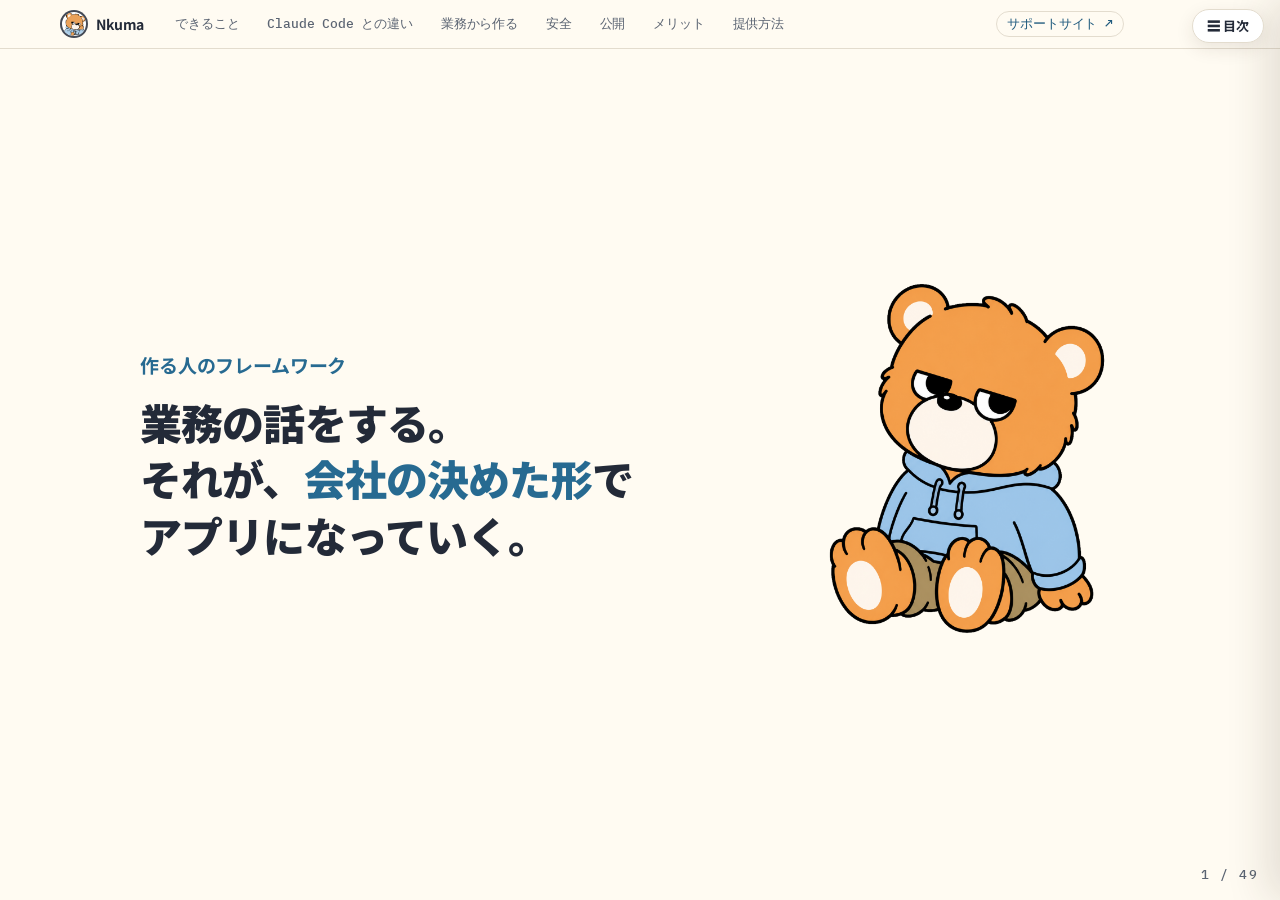
==== commit 9ba648c5: "sync: 2026-09-10 (source: nangok-ai-workflow a91d842)" ====
--- a/about/index.html
+++ b/about/index.html
@@ -60,7 +60,6 @@
     h1 { margin: 0 0 14px; font: 900 clamp(30px, 5vw, 48px)/1.35 var(--display); letter-spacing: -0.02em; }
     h2 { margin: 0 0 14px; font: 700 clamp(22px, 3.4vw, 31px)/1.5 var(--display); letter-spacing: -0.02em; }
     h2 em, h1 em { font-style: normal; color: var(--sky-deep); }
-    .lead { margin: 0 0 18px; font-size: clamp(15px, 1.6vw, 17.5px); color: var(--ink-2); max-width: 50em; }
     .note { margin: 10px 0 0; font-size: 12.5px; color: var(--muted); }
     /* 畳んだ補足 (規約 A-1): 図の理由や限界を、読む人だけが開く */
     .more { margin: 6px 0 0; font-size: 12.5px; color: var(--ink-2); line-height: 1.7; }
@@ -104,25 +103,13 @@
     .fig.tall svg { max-height: none; }
     .fig img { display: block; width: 100%; height: auto; border-radius: 6px; }
     /* 実画面 (スクショ) を同じ大きさの窓で並べる — 縦横比を揃え、左上を基準に切る */
-    .shots { display: grid; grid-template-columns: repeat(3, 1fr); gap: 12px; }
-    .shots img { aspect-ratio: 16 / 10; object-fit: cover; object-position: left top; border: 1px solid var(--line); }
+    .shots { display: grid; grid-template-columns: repeat(2, 1fr); gap: 12px; }
+    .shots img { width: 100%; height: auto; object-fit: contain; border: 1px solid var(--line); }
     .shots .shot-t { display: block; margin: 0 0 6px; font: 700 13px var(--display); color: var(--ink); }
     /* 実画面を 2 枚だけ大きく見せる (証明のコマ) — 切らずに全体を出す */
-    .shots.two { grid-template-columns: repeat(2, 1fr); }
-    .shots.two img { aspect-ratio: auto; object-fit: contain; width: 100%; height: auto; }
-    @media (max-width: 720px) { .shots.two { grid-template-columns: 1fr; } .shots.two img { max-height: 26dvh; } }
+    @media (max-width: 720px) { .shots { grid-template-columns: 1fr; } .shots img { max-height: 26dvh; } }
     figure { margin: 0; }
-    figcaption { font-size: 12.5px; color: var(--ink-2); line-height: 1.8; padding: 8px 6px 0; }
-    figcaption b { color: var(--ink); font-weight: 700; }
-
-    /* 凡例 (キャプション内) */
-    .lg { display: block; margin-top: 4px; color: var(--muted); }
-    .lg i.sw { display: inline-block; width: 18px; height: 0; border-top: 3px solid; border-radius: 2px; vertical-align: middle; margin: 0 5px 0 12px; }
-    .lg i.sw.b { border-color: var(--sky-deep); } .lg i.sw.o { border-color: var(--orange-deep); } .lg i.sw.r { border-color: var(--no); } .lg i.sw.k { border-color: var(--ink); }
-    .lg i.sw.g { border-color: var(--muted); } .lg i.sw.d { border-top-style: dashed; }
-    .lg i.fl { display: inline-block; width: 16px; height: 11px; border: 2px solid; border-radius: 3px; vertical-align: middle; margin: 0 5px 0 12px; background: var(--white); }
-    .lg i.fl.b { background: var(--sky-pale); border-color: var(--sky-deep); } .lg i.fl.o { background: #fdeeda; border-color: var(--orange-deep); }
-    .lg i.fl.g { background: var(--gray-fill); border-color: var(--muted); } .lg i.fl.m { border-color: var(--soft); } .lg i.fl.d { border-style: dashed; border-color: var(--muted); } .lg i.fl.k { border-color: var(--ink); } .lg i.fl.c { background: var(--cream); border-color: var(--line); }
+
 
     /* ---------- SVG 共通 (規約 C 群: 同一テンプレ・色は述語・本文色 = 線色) ---------- */
     svg text { font-family: "Noto Sans JP", sans-serif; fill: var(--ink); font-feature-settings: "palt"; letter-spacing: -0.01em; }
@@ -181,11 +168,9 @@
     @media (max-height: 820px) {
       .slide { padding-top: 52px; padding-bottom: 28px; }
       h2 { font-size: clamp(20px, 2.9vw, 26px); margin-bottom: 8px; }
-      .lead { font-size: 14.5px; line-height: 1.7; margin-bottom: 10px; }
       .kicker { margin-bottom: 6px; }
       .fig { padding: 8px; }
       .fig svg { max-height: 54dvh; }
-      figcaption { font-size: 11.5px; line-height: 1.6; padding-top: 5px; }
       .term-body { padding: 8px 12px 10px; }
       .term-body pre { font-size: 12px; line-height: 1.5; }
       .fig + .term, figure .term { margin-top: 6px; }
@@ -198,7 +183,7 @@
     .hero .logo { width: min(400px, 100%); margin: 0 0 18px; }
     #end .slide-inner { grid-template-columns: 1fr; text-align: center; }
     #end .logo { margin: 0 auto 18px; }
-    #end .lead, #end .tagline { max-width: none; }
+    #end .tagline { max-width: none; }
     @media (max-width: 720px) { .hero .slide-inner { grid-template-columns: 1fr; } }
     .tagline { font: 700 clamp(16px, 2vw, 19px)/1.7 var(--display); color: var(--sky-deep); margin: 0 0 12px; }
   </style>
@@ -232,7 +217,6 @@
       <div>
         <p class="tagline">作る人のフレームワーク</p>
         <h1>業務の話をする。<br>それが、<em>会社の決めた形</em>で<br>アプリになっていく。</h1>
-        <p class="lead">作る人は、自分の業務を話すだけ。Agent が聞き取り、決められた形に沿って組み立て、公開まで運ぶ — 作る人 × AI の開発基盤。</p>
       </div>
       <img src="images/nkuma01.png" alt="Nkuma のマスコット、クマ君">
     </div>
@@ -270,7 +254,6 @@
     <div class="slide-inner">
       <span class="kicker"><span class="n">できること</span>体験</span>
       <h2>作る人がすることは、<em>業務の話をすること</em>。あとは会社の決めた形に沿って、少しずつ組み上がっていく。</h2>
-      <p class="lead">作り方を知らなくてよい。話した内容が文書になり、決められた形で組み上がり、使える状態まで運ばれる。</p>
       <figure data-fig><div class="fig">
         <svg viewBox="0 0 1000 218" role="img" aria-label="左端でクマ君が、右下のノート PC を見下ろしながら手振りを付けて話している。その右に橙の段「業務の話」があり、さらに右からクリームの囲み「会社の決めた形」が始まって、囲みの中で青い「業務の文書」「決めた形で組む」、白い「使えるアプリ」の順に段が右上へ高くなる。青い線が橙の段の右上から出て、段の角をなぞりながら最上段まで右上がりに 1 本だけ通る">
   <rect class="bound" x="455" y="14" width="525" height="188" rx="14"/>
@@ -291,7 +274,7 @@
   <polygon class="head-auto" points="-12,-7 0,0 -12,7" transform="translate(819,40) rotate(-10.17)"/>
 </svg>
       </div>
-      <figcaption><b class="figno">Figure.</b> 人の手は最下段の 1 つ。上の 3 段は、決めてある形の中で積み上がる。<span class="lg">凡例: クマ君 = 作る人 (業務の話をしているところ)<i class="fl o"></i>橙の塗り = 人の営み<i class="fl b"></i>青の塗り = 機構が進める段<i class="sw b"></i>青の線 = 機構が自動で繋ぐ<i class="fl k"></i>白 = 起こる結果<i class="fl c"></i>枠 = 会社の決めた形</span></figcaption></figure>
+</figure>
     </div>
   </section>
 
@@ -299,12 +282,11 @@
     <div class="slide-inner">
       <span class="kicker"><span class="n">できること</span>実物</span>
       <h2>これは、Nkuma で作った<em>実際のアプリ</em>です。</h2>
-      <p class="lead">南国ソフトの社内で動いている。話すところから始めて、この画面まで届く。</p>
-      <figure data-fig><div class="fig shots two">
+      <figure data-fig><div class="fig shots">
           <div><span class="shot-t">作業日報</span><img src="images/case-1.png" alt="作業日報のアプリの画面。左に月のカレンダー、中央に日付ごとの入力欄が並び、右に案件を選ぶ欄がある"></div>
           <div><span class="shot-t">付箋ボード</span><img src="images/case-2.png" alt="付箋ボードのアプリの画面。方眼の台紙の上に色の違う付箋が貼られ、右上に参加者のアイコン、右下に表示倍率の操作が並ぶ"></div>
       </div>
-      <figcaption><b class="figno">Figure.</b> どちらも同じ作り方で作られ、いつもの社内 ID でそのまま入れる。<span class="lg">画面は実物 (南国ソフト社内)</span></figcaption>
+
       </figure>
     </div>
   </section>
@@ -324,7 +306,6 @@
     <div class="slide-inner">
       <span class="kicker"><span class="n">Claude Code との違い</span>3 つの問題</span>
       <h2>AI でアプリが作れるようになった現場には、<em>3 つの問題</em>が残る。</h2>
-      <p class="lead">作れはした。けれど、使われていない。</p>
       <figure data-fig><div class="fig">
         <svg viewBox="0 0 1000 399" role="img" aria-label="細い縦線で仕切られた 3 つの場面。左 (① 何のために作ったのか、分からない) はスタンドに載った画面の脇で 2 人が手を上げたり肩をすくめたりし、中央 (② 安全に動いているのか、分からない) は中の見えない水色の箱を 1 人が手をかざして覗き込みもう 1 人が腕を組み、右 (③ 作った本人しか、使えない) は机で画面を使う 1 人と、間の地面が途切れた先で手を伸ばす 2 人が離れて立っている">
           <image href="images/problems.png" x="0" y="0" width="1000" height="399"/>
@@ -333,7 +314,7 @@
           <text class="t-title" x="823" y="330" text-anchor="middle">③ 作った本人しか、使えない</text>
         </svg>
       </div>
-      <figcaption><b class="figno">Figure.</b> 作れたあとに、3 つとも起きる。<span class="lg">凡例:<i class="fl o"></i>橙 = 作った人<i class="fl g"></i>灰 = 分からない人・使えない人<i class="fl b"></i>青 = 作られたもの</span></figcaption></figure>
+</figure>
     </div>
   </section>
 
@@ -341,7 +322,6 @@
     <div class="slide-inner">
       <span class="kicker"><span class="n">Claude Code との違い</span>作り切る</span>
       <h2>Claude Code は作れる。Nkuma は<em>作り切れる</em>。</h2>
-      <p class="lead">3 つとも、作れた後に起きる。Claude Code は「動くものを素早く書く」道具。Nkuma はその上で、業務に即したアプリを作り、安全に、公開まで届ける — 作り切る。</p>
       <figure data-fig><div class="fig">
         <svg viewBox="0 0 1000 445" role="img" aria-label="机に向かう人物とノート型の画面から右へ線が伸びる行程が上下 2 段に並び、上段 (Claude Code) は画面の停留点 1 つで途切れ、下段 (Nkuma) は同じ起点から画面・書類・盾・上向き矢印の 4 つの停留点を経て、大きな画面を囲む 3 人の人物まで続いている">
           <rect x="0" y="0" width="1000" height="445" style="fill:#fdfaf4"/>
@@ -350,7 +330,7 @@
           <text class="t-title" x="49" y="250" style="font-size:28px">Nkuma</text>
         </svg>
       </div>
-      <figcaption><b class="figno">Figure.</b> 同じところから始まって、どこまで届けるかが違う。<span class="lg">凡例:<i class="fl o"></i>橙 = 人と、人が決めること<i class="fl b"></i>青 = 作られるもの<i class="sw k"></i>線 = 行程</span></figcaption></figure>
+</figure>
     </div>
   </section>
 
@@ -384,14 +364,14 @@
             <text class="t-sub" x="580" y="262">第 5 章 作った本人しか、使えない</text>
         </svg>
       </div>
-      <figcaption><b class="figno">Figure.</b> 問題 1 つに、答え 1 つ。<span class="lg">凡例:<i class="sw b"></i>構造で答える<i class="fl b"></i>青の塗り = 答え (章)</span></figcaption></figure>
+</figure>
     </div>
   </section>
 
   <section class="slide" id="s-overview-journey" data-ch="diff">
     <div class="slide-inner">
       <span class="kicker"><span class="n">Claude Code との違い</span>全体の地図</span>
-      <h2>Nkuma で作る、<em>全体の流れ</em>。</h2>
+      <h2>業務の話から公開まで — <em>作るのは Nkuma</em>。人は話して、決めて、触って、合図する。</h2>
       <figure data-fig><div class="fig">
         <svg viewBox="0 0 1000 400" role="img" aria-label="時間が左から右へ進む 4 段階 (話す・作るものを決める・作る・公開する) を、上から作る人・Nkuma・できるものの 3 行で並べた俯瞰図。各箱にはアイコンが付く。作る人は業務の話をし (吹き出し)、アイデアを相談し (吹き出し)、Nkuma が作り終えたものを触り (目)、公開の合図を出す (ロケット)。作るものを決めると作るのあいだには「満足するまで繰り返し」の輪があり、できたものを触った人がまた相談に戻る。Nkuma は聞いて書き (鉛筆)、使い勝手も一緒に考えて案を出し (きらめき)、決めた形で組み (レンチ)、検問を通して配備する (盾)。一番下には業務の文書が土台の帯として横に広がり、そこから作るものの決め (文書) とアプリへ線が上がる。作るものの決めには照らす基準として効き、業務に無いものは赤い ✕ で不採用。アプリ (荷物) には内容の裏付けとして効く。作るものの決めからアプリへは決めを引き継ぐ矢印があり、最後にイントラ環境に公開される (ブラウザの窓)">
   <defs>
@@ -574,7 +554,7 @@
   <text class="t-hand" style="font-size:14px" x="578" y="70" text-anchor="middle">満足するまで繰り返し</text>
 </svg>
       </div>
-      <figcaption><b class="figno">Figure.</b> 縦に読めば 1 つの段階、横に読めば全行程。決めると作るは満足するまで繰り返し、作っている間、人は待つだけ。Nkuma は聞いて書くだけでなく、使い勝手やデザインまで一緒に考えて案を出す相談相手。業務の文書は、決めるときの基準になり (業務に無いものはそこで不採用)、作るものの内容を裏付ける。<span class="lg">凡例:<i class="fl o"></i>橙 = 作る人 (吹き出し = 話す / 目 = 見る)<i class="fl b"></i>青 = Nkuma (鉛筆 = 書く / きらめき = 案を出す / 工具 = 組む / 盾 = 検問)<i class="fl k"></i>白 = できるもの (文書 / 荷物 = 組み上がったアプリ / ブラウザの窓 = 公開されて開ける)<i class="sw o"></i>橙の線 = 人の操作 (輪 = 満足するまで繰り返し)<i class="sw b"></i>青の線 = 機構が自動で繋ぐ<i class="sw k"></i>黒の線 = 文書と決めが効くところ<i class="sw r"></i>赤 = 業務に無いものは不採用</span></figcaption></figure>
+</figure>
     </div>
   </section>
 
@@ -594,7 +574,6 @@
     <div class="slide-inner">
       <span class="kicker"><span class="n">業務から作る</span><span class="q">問い ①</span>ずれ</span>
       <h2>本当に困っていたことが<em>伝わらないまま</em>、思っていたのと違うものが出来上がる。</h2>
-      <p class="lead">作り始めた動機は確かにあった。それが形になる途中で薄れていく。</p>
       <figure data-fig><div class="fig">
         <svg viewBox="0 0 1000 200" role="img" aria-label="橙の箱「困りごと」の中に人のアイコンがあり、短い黒い線で白い箱「話す」に繋がる。「話す」の右辺と、離れた先にある白い箱「作る」の左辺からは、赤い破線の短い断片が空白へ伸びて途中で終わり、互いに届いていない。「作る」は短い黒い線で白い箱「出来たもの」に繋がっている">
   <defs>
@@ -627,7 +606,7 @@
   <text class="t-title" x="865" y="111" text-anchor="middle">出来たもの</text>
 </svg>
       </div>
-      <figcaption><b class="figno">Figure.</b> 途切れても、ものは出来上がる — 出来上がるのが別のものになるだけ。<span class="lg">凡例:<i class="fl o"></i>橙の塗り = 人の営み (頭の中の困りごと)<i class="fl k"></i>白 = 起こる結果<i class="sw k"></i>黒の線 = 次に渡っているところ<i class="sw r d"></i>赤の破線 = 届いていない (否定)</span></figcaption></figure>
+</figure>
     </div>
   </section>
 
@@ -635,7 +614,6 @@
     <div class="slide-inner">
       <span class="kicker"><span class="n">業務から作る</span><span class="q">問い ①</span>原因</span>
       <h2>原因は 2 つ — <em>伝え方</em>と、<em>覚えさせ方</em>。</h2>
-      <p class="lead">言いたいことを言葉にしきれない。そして、決めたことが会話の中に散らばって消えていく。</p>
       <figure data-fig><div class="fig">
         <svg viewBox="0 0 1000 220" role="img" aria-label="上の白い箱「ずれ」から灰の枝が下へ分かれ、左下の橙の箱「言葉にできない (作るものの言葉が出ない)」と、右下の橙の箱「決めたことが消える (会話が長いほど抜ける)」の 2 つに至る">
 
@@ -656,7 +634,7 @@
   <text class="t-sub" x="735" y="187" text-anchor="middle">会話が長いほど抜ける</text>
 </svg>
       </div>
-      <figcaption><b class="figno">Figure.</b> ずれは 1 つの失敗ではなく、言葉にする側と、覚えておく側の 2 か所で起きる。<span class="lg">凡例:<i class="fl k"></i>白 = 起こる結果<i class="fl o"></i>橙の塗り = 人の側で起きていること<i class="sw g"></i>灰の線 = 振り分け (方向を持たない)</span></figcaption></figure>
+</figure>
     </div>
   </section>
 
@@ -664,7 +642,6 @@
     <div class="slide-inner">
       <span class="kicker"><span class="n">業務から作る</span><span class="q">問い ①</span>手当て</span>
       <h2>伝え方は Agent が<em>聞き役</em>になって支え、覚えさせ方は<em>置き場を先に決めて</em>おく。</h2>
-      <p class="lead">2 つの原因に、2 つの手当てが 1 つずつ対応する。</p>
       <figure data-fig><div class="fig">
         <svg viewBox="0 0 1000 320" role="img" aria-label="薄い「ずれ」の箱と枝の下に、橙の箱「言葉にできない」と「決めたことが消える」が並び、それぞれの真下へ青い矢印が降りて、青い箱「Agent が問う (人は答えるだけ)」と「決まった置き場 (書くのも Agent、棚は 6 段)」に 1 つずつ対応する">
   <defs>
@@ -714,7 +691,35 @@
   <path class="edge-auto" d="M790 305 H912"/>
 </svg>
       </div>
-      <figcaption><b class="figno">Figure.</b> 原因 1 つに、手当て 1 つ — 言葉は Agent が問いで引き出し、決めたことは決まった置き場 (6 段) に書かれる。<span class="lg">凡例:<i class="fl o"></i>橙の塗り = 人の側で起きていること<i class="fl b"></i>青の塗り = 機構が引き受ける手当て<i class="sw b"></i>青の線 = 機構が繋ぐ<i class="sw b"></i>青の枠 = 決まった置き場 (6 段)<i class="fl m"></i>薄い箱と線 = 前のコマからの受け</span></figcaption></figure>
+</figure>
+    </div>
+  </section>
+
+  <section class="slide" id="s-ddd-what" data-ch="domain">
+    <div class="slide-inner">
+      <span class="kicker"><span class="n">業務から作る</span><span class="q">問い ①</span>DDD とは</span>
+      <h2>ドメイン駆動開発 (DDD) とは — <em>「仕組み」からではなく「業務」から</em>作る開発手法。</h2>
+      <figure data-fig><div class="fig">
+        <svg viewBox="0 0 1000 282" role="img" aria-label="左上に白い箱「画面」、右上に白い箱「データ」、下に白い箱「処理」が同じ間隔で三方に散り、その真ん中に大きな橙の箱「業務」が座って中に「語彙・出来事・決まり」と書かれている。中央と三方は矢頭の無い短い灰の線でつながっている">
+  <path class="edge-idle" d="M380 102 L340 82"/>
+  <path class="edge-idle" d="M620 102 L660 82"/>
+  <path class="edge-idle" d="M500 170 L500 210"/>
+
+  <rect class="box-hand" x="380" y="70" width="240" height="100" rx="14"/>
+  <text class="t-big" x="500" y="126" text-anchor="middle">業務</text>
+  <text class="t-sub" x="500" y="152" text-anchor="middle">語彙・出来事・決まり</text>
+
+  <rect class="box" x="160" y="32" width="180" height="56" rx="12"/>
+  <text class="t-title" x="250" y="66" text-anchor="middle">画面</text>
+
+  <rect class="box" x="660" y="32" width="180" height="56" rx="12"/>
+  <text class="t-title" x="750" y="66" text-anchor="middle">データ</text>
+
+  <rect class="box" x="410" y="210" width="180" height="56" rx="12"/>
+  <text class="t-title" x="500" y="244" text-anchor="middle">処理</text>
+</svg>
+      </div>
+</figure>
     </div>
   </section>
 
@@ -723,7 +728,7 @@
       <span class="kicker"><span class="n">業務から作る</span><span class="q">問い ①</span>なぜ DDD か</span>
       <h2>その作法は<em>自作しない</em> — DDD なら、Agent が最初から知っている。</h2>
       <figure data-fig><div class="fig">
-        <svg viewBox="0 0 1000 250" role="img" aria-label="左の枠では、作る人から橙の矢印 3 本「教え込む」が Agent へ注ぎ、その Agent の中に橙の箱「独自の作法」と「教えないと知らない」がある。右の枠では、同じ位置に立つ作る人と Agent の間に線が 1 本も無く、Agent の中に青の箱「DDD」と「教えなくても知っている」がある">
+        <svg viewBox="0 0 1000 250" role="img" aria-label="左の枠では、作る人から橙の矢印 3 本「教え込む」が Agent へ注ぎ、その Agent の中に橙の箱「独自の作法」と「教えないと知らない」がある。右の枠では、同じ位置に立つ作る人と Agent の間に線が 1 本も無く、Agent の中に青の箱「DDD」と「教えなくても知っている」がある。左の枠には赤い ✕ と「自社の試作で失敗 — 教えても、覚え切れない」、右の枠には「Nkuma はこちらを採用」">
             <defs>
               <!-- Lucide user-round / bot (ISC, (c) Lucide Icons and Contributors) — assets/icons/icons-defs.html より -->
               <g id="i9-user" fill="none" stroke="#232a38" stroke-width="2" stroke-linecap="round" stroke-linejoin="round">
@@ -754,6 +759,8 @@
             <rect class="box-hand" x="210" y="98" width="220" height="56" rx="12"/>
             <text class="t-title" x="320" y="132" text-anchor="middle">独自の作法</text>
             <text class="t-title" x="320" y="186" text-anchor="middle">教えないと知らない</text>
+          <line class="no-mark" x1="404" y1="44" x2="452" y2="92"/><line class="no-mark" x1="452" y1="44" x2="404" y2="92"/>
+          <text class="t-no" x="250" y="229" text-anchor="middle">自社の試作で失敗 — 教えても、覚え切れない</text>
           
             <use href="#i9-user" transform="translate(546,97.2) scale(2.4)"/>
           
@@ -762,37 +769,10 @@
             <rect class="box-auto" x="710" y="98" width="220" height="56" rx="12"/>
             <text class="t-big" x="820" y="142" text-anchor="middle">DDD</text>
             <text class="t-title" x="820" y="186" text-anchor="middle">教えなくても知っている</text>
+          <text class="t-auto" x="750" y="229" text-anchor="middle">Nkuma はこちらを採用</text>
           </svg>
       </div>
-      <figcaption><b class="figno">Figure.</b> 自作の作法は、Agent に教え込むところから始まり、その定義を作業のたびに読ませ続ける — DDD は世の中の作法で、Agent は学習済み。Nkuma はその要点を装備させ、問いの立て方と整理の手順を足す。人が覚えるものも、教えるものも無い。<span class="lg">凡例:<i class="fl c"></i>クリームの枠 = 2 つの場合<i class="sw o"></i>橙の線 = 人が教え込む手間<i class="fl o"></i>橙の塗り = 自作の作法<i class="fl b"></i>青の塗り = 世の中で決まっている作法<i class="fl k"></i>白 = 登場人物</span></figcaption></figure>
-    </div>
-  </section>
-
-  <section class="slide" id="s-ddd-what" data-ch="domain">
-    <div class="slide-inner">
-      <span class="kicker"><span class="n">業務から作る</span><span class="q">問い ①</span>DDD とは</span>
-      <h2>DDD とは — <em>「仕組み」からではなく「業務」から</em>作る開発手法。</h2>
-      <figure data-fig><div class="fig">
-        <svg viewBox="0 0 1000 282" role="img" aria-label="左上に白い箱「画面」、右上に白い箱「データ」、下に白い箱「処理」が同じ間隔で三方に散り、その真ん中に大きな橙の箱「業務」が座って中に「語彙・出来事・決まり」と書かれている。中央と三方は矢頭の無い短い灰の線でつながっている">
-  <path class="edge-idle" d="M380 102 L340 82"/>
-  <path class="edge-idle" d="M620 102 L660 82"/>
-  <path class="edge-idle" d="M500 170 L500 210"/>
-
-  <rect class="box-hand" x="380" y="70" width="240" height="100" rx="14"/>
-  <text class="t-big" x="500" y="126" text-anchor="middle">業務</text>
-  <text class="t-sub" x="500" y="152" text-anchor="middle">語彙・出来事・決まり</text>
-
-  <rect class="box" x="160" y="32" width="180" height="56" rx="12"/>
-  <text class="t-title" x="250" y="66" text-anchor="middle">画面</text>
-
-  <rect class="box" x="660" y="32" width="180" height="56" rx="12"/>
-  <text class="t-title" x="750" y="66" text-anchor="middle">データ</text>
-
-  <rect class="box" x="410" y="210" width="180" height="56" rx="12"/>
-  <text class="t-title" x="500" y="244" text-anchor="middle">処理</text>
-</svg>
-      </div>
-      <figcaption><b class="figno">Figure.</b> DDD は、業務の語彙・出来事・決まりを先に決め、画面もデータも処理もそこから決める作り方。真ん中が入れ替わると、出来上がるものが変わる。<span class="lg">凡例:<i class="fl o"></i>橙の塗り = 業務 (人の営み)<i class="fl k"></i>白 = 業務から決まるもの<i class="sw g"></i>灰の線 = 位置づけ (順序ではない)</span></figcaption></figure>
+</figure>
     </div>
   </section>
 
@@ -838,7 +818,7 @@
             <text class="t-sub" x="483" y="170" text-anchor="middle">あとは Agent</text>
           </svg>
       </div>
-      <figcaption><b class="figno">Figure.</b> 3 手のうち、人の手は最初の 1 手。<span class="lg">凡例:<i class="fl o"></i>橙の塗り = 人の 1 手<i class="sw k"></i>AI の操作<i class="fl k"></i>白 = 起こる結果</span></figcaption></figure>
+</figure>
     </div>
   </section>
 
@@ -846,21 +826,20 @@
     <div class="slide-inner">
       <span class="kicker"><span class="n">業務から作る</span><span class="q">問い ①</span>決め切る</span>
       <h2>決めておくことは<em>業務情報だけではない</em> — Nkuma はそれを 6 つの層に振り分ける。</h2>
-      <p class="lead">中心は domain — 業務の語彙と構造。</p>
-      <figure data-fig><div class="fig">
-        <svg viewBox="0 0 1000 350" role="img" aria-label="左に 6 つの層、その右に 1 本の括り線が全段をまとめ、横長の帯が上から下へ 6 段積まれている。上から customer は顧客と担当者、dialogue は会議と要望、vision はなぜ作るか、domain は語彙と構造、work は進行の記録、build はコードと規約">
+      <figure data-fig><div class="fig">
+        <svg viewBox="0 0 1000 350" role="img" aria-label="左に 6 つの層、その右に 1 本の括り線が全段をまとめ、横長の帯が上から下へ 6 段積まれている。上から customer は使う人は誰か・一緒に作る人はいるか、dialogue は作る際の会議議事録やフラッシュアイデア、vision はなぜ作るのかを整理、domain は業務の情報整理、work は Agent が作るための進行管理、build はアプリの本体と成果物">
             <text class="t-big" x="80" y="191">6</text><text class="t-title" x="112" y="191">つの層</text>
             <path class="edge-idle" d="M256 30 H240 V322 H256"/>
           
-            <rect class="box-auto" x="280" y="30" width="690" height="42" rx="12"/><text class="t-tech" x="310" y="57">customer</text><text class="t-title" x="440" y="57">顧客と担当者</text>
-            <rect class="box-auto" x="280" y="80" width="690" height="42" rx="12"/><text class="t-tech" x="310" y="107">dialogue</text><text class="t-title" x="440" y="107">会議と要望</text>
-            <rect class="box-auto" x="280" y="130" width="690" height="42" rx="12"/><text class="t-tech" x="310" y="157">vision</text><text class="t-title" x="440" y="157">なぜ作るか</text>
-            <rect class="box-auto" x="280" y="180" width="690" height="42" rx="12"/><text class="t-tech" x="310" y="207">domain</text><text class="t-title" x="440" y="207">語彙と構造</text>
-            <rect class="box-auto" x="280" y="230" width="690" height="42" rx="12"/><text class="t-tech" x="310" y="257">work</text><text class="t-title" x="440" y="257">進行の記録</text>
-            <rect class="box-auto" x="280" y="280" width="690" height="42" rx="12"/><text class="t-tech" x="310" y="307">build</text><text class="t-title" x="440" y="307">コードと規約</text>
+            <rect class="box-auto" x="280" y="30" width="690" height="42" rx="12"/><text class="t-tech" x="310" y="57">customer</text><text class="t-title" x="440" y="57">使う人は誰か、一緒に作る人はいるか</text>
+            <rect class="box-auto" x="280" y="80" width="690" height="42" rx="12"/><text class="t-tech" x="310" y="107">dialogue</text><text class="t-title" x="440" y="107">作る際の会議議事録や、フラッシュアイデア</text>
+            <rect class="box-auto" x="280" y="130" width="690" height="42" rx="12"/><text class="t-tech" x="310" y="157">vision</text><text class="t-title" x="440" y="157">なぜ作るのかを整理</text>
+            <rect class="box-auto" x="280" y="180" width="690" height="42" rx="12"/><text class="t-tech" x="310" y="207">domain</text><text class="t-title" x="440" y="207">業務の情報整理</text>
+            <rect class="box-auto" x="280" y="230" width="690" height="42" rx="12"/><text class="t-tech" x="310" y="257">work</text><text class="t-title" x="440" y="257">Agent が作るための進行管理</text>
+            <rect class="box-auto" x="280" y="280" width="690" height="42" rx="12"/><text class="t-tech" x="310" y="307">build</text><text class="t-title" x="440" y="307">アプリの本体と成果物</text>
           </svg>
       </div>
-      <figcaption><b class="figno">Figure.</b> 置き場が決まっているから、後から同じ場所を見れば照合できる。<span class="lg">凡例:<i class="fl b"></i>青の塗り = 層 (置き場) — どこに何を書くかが決まっている</span></figcaption></figure>
+</figure>
     </div>
   </section>
 
@@ -868,9 +847,8 @@
     <div class="slide-inner">
       <span class="kicker"><span class="n">業務から作る</span><span class="q">問い ①</span>質を測る</span>
       <h2>決めるべきことは、あらかじめ <em>14 に数え上げて</em>ある。</h2>
-      <p class="lead">6 つの層のうち 4 層に配られている。書く前は何を書くかの指針になり、書いた後は、どこが薄いかを測る目安になる。</p>
-      <figure data-fig><div class="fig">
-        <svg viewBox="0 0 1000 320" role="img" aria-label="左に大きな 14 と決め所の文字。右に docs の 4 つの層の帯が縦に並び、customer に顧客の輪郭と担当者、vision に目指す姿・使う人・解く問題・制約、domain に初期の語彙・業務範囲の地図・業務の単位・用語集・繋がりの地図・まとまりの決め・破線の出来事の記録、build に作りの規約の札が入っている">
+      <figure data-fig><div class="fig">
+        <svg viewBox="0 0 1000 320" role="img" aria-label="左に大きな 14 と決め所の文字。右に docs の 4 つの層の帯が縦に並び、customer に使う側は誰か・一緒に作る人、vision に目指す姿・使う人・解く問題・制約、domain に初期の語彙・業務範囲の地図・業務の単位・用語集・繋がりの地図・まとまりの決め・破線の出来事の記録、build に作りの規約の札が入っている。左の列に注記: 破線の札は案件判断で足す">
   <text class="t-big" x="85" y="146" text-anchor="middle">14</text>
   <text class="t-sub" x="85" y="172" text-anchor="middle">決め所</text>
   <text class="t-sub" x="85" y="196" text-anchor="middle">文書として残る</text>
@@ -879,9 +857,9 @@
   <rect class="box-auto" x="200" y="14" width="780" height="56" rx="12"/>
   <text class="t-tech" x="226" y="48">customer</text>
   <rect class="box-hand" x="352" y="27" width="146" height="30" rx="6"/>
-  <text class="t-title" x="425" y="48" text-anchor="middle">顧客の輪郭</text>
+  <text class="t-title" x="425" y="48" text-anchor="middle">使う側は誰か</text>
   <rect class="box-hand" x="508" y="27" width="146" height="30" rx="6"/>
-  <text class="t-title" x="581" y="48" text-anchor="middle">担当者</text>
+  <text class="t-title" x="581" y="48" text-anchor="middle">一緒に作る人</text>
 
   <rect class="box-auto" x="200" y="80" width="780" height="56" rx="12"/>
   <text class="t-tech" x="226" y="114">vision</text>
@@ -915,9 +893,11 @@
   <text class="t-tech" x="226" y="286">build</text>
   <rect class="box-hand" x="352" y="265" width="146" height="30" rx="6"/>
   <text class="t-title" x="425" y="286" text-anchor="middle">作りの規約</text>
-</svg>
-      </div>
-      <figcaption><b class="figno">Figure.</b> 決めるべきことは 14 に数え上げられ、6 つの層のうち 4 層に配られている — 埋まった決め所は、その層の文書として残る。破線の 1 つだけが案件判断で足すもの。<span class="lg">凡例:<i class="fl o"></i>橙の札 = 決め所 1 つ (人が決めること)<i class="fl b"></i>青の帯 = 層 (置き場)<i class="fl d"></i>破線の札 = 案件判断で足す (必須ではない)<i class="sw g"></i>灰の細線 = 括り (方向なし)</span></figcaption></figure>
+          <text class="t-sub" x="85" y="240" text-anchor="middle">破線の札は</text>
+          <text class="t-sub" x="85" y="262" text-anchor="middle">案件判断で足す</text>
+        </svg>
+      </div>
+</figure>
     </div>
   </section>
 
@@ -937,7 +917,6 @@
     <div class="slide-inner">
       <span class="kicker"><span class="n">安全</span><span class="q">問い ②</span>決めてある形</span>
       <h2><em>部品で組む部分</em>と、<em>自由に作ってよい部分</em>が決めてある。</h2>
-      <p class="lead">どちらにするかは、作る人と Agent が会話しながら選ぶ。表紙で言った「会社の決めた形」は、ここのこと。</p>
       <figure data-fig><div class="fig">
         <svg viewBox="0 0 1000 240" role="img" aria-label="左の白い箱の中で作る人と Agent が会話して選び、そこから橙の線が右へ伸びてクリームの囲み「会社の決めた形」に入り、囲みの中は縦に 2 つに分かれて左が青い「部品で組む」、右が橙の「自由に作ってよい」になっている">
   <defs>
@@ -974,7 +953,7 @@
   <text class="t-sub" x="819" y="152" text-anchor="middle">業務の計算・画面の並べ方</text>
 </svg>
       </div>
-      <figcaption><b class="figno">Figure.</b> どちらで作るかは決めてある — 決めるのは、機能ごとの会話。<span class="lg">凡例:<i class="fl k"></i>白 = 登場人物<i class="fl b"></i>青の塗り = 部品で組む<i class="fl o"></i>橙の塗り = 自由に作ってよい<i class="sw o"></i>橙の線 = 人の操作<i class="fl c"></i>枠 = 会社の決めた形</span></figcaption></figure>
+</figure>
     </div>
   </section>
 
@@ -982,7 +961,6 @@
     <div class="slide-inner">
       <span class="kicker"><span class="n">安全</span><span class="q">問い ②</span>守らせる</span>
       <h2>部品で組む側に、Agent が<em>自分で作ろうとしても通らない</em> — 通るのは、部品を使う道だけ。</h2>
-      <p class="lead">Agent が悪さをしうる前提に立っている。人の注意ではなく、機構が止める。</p>
       <figure data-fig><div class="fig">
         <svg viewBox="0 0 1000 320" role="img" aria-label="上の白い箱「Agent」から 3 本が下へ降りる。左の「ログインを自分で書く」は赤い破線で、クリームの囲み「会社の決めた形」に入ったあと青い「部品で組む」の手前で ✕ に止まり、中央の「ログインの部品を使う」は青い線で「部品で組む」に入り、右の「業務の計算を書く」は青い線で橙の「自由に作ってよい」に入る">
   <defs>
@@ -1020,7 +998,7 @@
   <path class="edge-auto" d="M736 62 V126"/><polygon class="head-auto" points="729,126 736,138 743,126"/>
 </svg>
       </div>
-      <figcaption><b class="figno">Figure.</b> 同じ「自分で書く」でも、部品で組む側では通らない — 通るのは、部品を使う道と、自由に作ってよい側。<span class="lg">凡例:<i class="fl k"></i>白 = Agent<i class="fl b"></i>青の塗り = 部品で組む<i class="fl o"></i>橙の塗り = 自由に作ってよい<i class="sw r d"></i>止められる操作 (否定)<i class="sw b"></i>通る動き<i class="fl c"></i>枠 = 会社の決めた形</span></figcaption></figure>
+</figure>
     </div>
   </section>
 
@@ -1028,9 +1006,8 @@
     <div class="slide-inner">
       <span class="kicker"><span class="n">安全</span><span class="q">問い ②</span>定義</span>
       <h2>だから安全とは — 事故が「<em>起こせない</em>」構造のこと。</h2>
-      <p class="lead">注意深さに頼らないのは、AI が書いたコードの品質が揺れるから。</p>
-      <figure data-fig><div class="fig">
-        <svg viewBox="0 0 1000 350" role="img" aria-label="左に AI が書いたコードの箱。中央に黒い壁が立ち、下寄りに門が 1 つだけ開いている。壁の向こう側は上下 2 つに分かれ、上は灰色の守るもの (鍵・記録・他社のデータ)、下は白い触ってよいもの (自分のアプリのデータ)。守るものへ向かう赤い破線の事故は壁の面で ✕ に止まり、門を通る青い線だけが触ってよいものへ届く">
+      <figure data-fig><div class="fig">
+        <svg viewBox="0 0 1000 350" role="img" aria-label="左に AI が書いたコードの箱。中央に黒い壁が立ち、下寄りに門が 1 つだけ開いている。壁の向こう側は上下 2 つに分かれ、上は灰色の守るもの (秘密・記録・他社のデータ)、下は白い触ってよいもの (自分のアプリのデータ)。守るものへ向かう赤い破線の事故は壁の面で ✕ に止まり、門を通る青い線だけが触ってよいものへ届く">
             <rect class="box" x="40" y="50" width="260" height="264" rx="12"/>
             <text class="t-title" x="170" y="188" text-anchor="middle">AI が書いたコード</text>
           
@@ -1046,14 +1023,14 @@
           
             <rect class="box-gray" x="620" y="50" width="320" height="170" rx="12"/>
             <text class="t-title" x="780" y="126" text-anchor="middle">守るもの</text>
-            <text class="t-sub" x="780" y="152" text-anchor="middle">鍵・記録・他社のデータ</text>
+            <text class="t-sub" x="780" y="152" text-anchor="middle">秘密・記録・他社のデータ</text>
           
             <rect class="box" x="620" y="230" width="320" height="84" rx="12"/>
             <text class="t-title" x="780" y="266" text-anchor="middle">触ってよいもの</text>
             <text class="t-sub" x="780" y="290" text-anchor="middle">自分のアプリのデータ</text>
           </svg>
       </div>
-      <figcaption><b class="figno">Figure.</b> 品質が揺れても、被害は壁を越えない — 届くのは、触ってよいものだけ。<span class="lg">凡例:<i class="sw r d"></i>止まる (否定)<i class="sw b"></i>門を通る操作<i class="fl g"></i>灰 = AI のコードから直接は触れないもの</span></figcaption></figure>
+</figure>
     </div>
   </section>
 
@@ -1061,7 +1038,6 @@
     <div class="slide-inner">
       <span class="kicker"><span class="n">安全</span><span class="q">問い ②</span>起きないこと</span>
       <h2>Nkuma で作ったアプリでは、<em>こんな事故が起きない</em>。</h2>
-      <p class="lead">起こせない理由は 1 つ — 鍵・権限・記録・ファイルを持つのは共通基盤 (Nkuma が用意する全アプリ共通の土台) で、アプリは持たない。</p>
       <figure data-fig><div class="fig">
         <svg viewBox="0 0 1000 350" role="img" aria-label="左に作ったアプリの箱。そこから右へ向かう赤い破線 7 本 (鍵の漏れ、他社・他アプリ、全削除、戻せない、記録なし、ファイル流出、ログインの穴) が、中央の黒い壁の面ですべて ✕ で止まる。7 本の先にあるのは灰色の守るもの。壁の下寄りに開いた門を通る青い線 1 本だけが、白い触ってよいもの (自分のアプリのデータ) へ届く">
             <rect class="box" x="40" y="50" width="260" height="264" rx="12"/>
@@ -1109,7 +1085,7 @@
             <text class="t-sub" x="780" y="290" text-anchor="middle">自分のアプリのデータ</text>
           </svg>
       </div>
-      <figcaption><b class="figno">Figure.</b> 気をつけて防ぐのではなく、構造が通さない — 7 つとも壁の手前で止まる。<span class="lg">凡例:<i class="sw r d"></i>起こせない (止まる)<i class="sw b"></i>門を通る操作<i class="fl g"></i>灰 = AI のコードから直接は触れないもの</span></figcaption></figure>
+</figure>
       <details class="more"><summary>7 つそれぞれの止まり方と、構造では守らないもの</summary><ul><li>鍵の漏れ — アプリは鍵を持たない。接続の権限は、共通基盤だけが持つ</li><li>他社・他アプリのデータ — 共通基盤が接続元を確かめ、宣言の外への到達を拒む</li><li>全削除 — 危険な操作は共通基盤が止めるか、人の承認が要る</li><li>戻せない — 自動バックアップから戻せる (標準構成で 7 日 — 復元の実演はこれから)</li><li>記録なし — すべての書き込みを、共通基盤が記録する</li><li>ファイル流出 — ファイルは共通基盤を通してだけ読み書きする</li><li>ログインの穴 — ログインはいつもの社内 ID を組み込むだけ、権限は共通基盤が強制する</li><li>構造では守らないもの — 業務の計算の正しさ (それは品質の話。守るのは、情報と権限) / AI の出力の正しさ (構造が守るのは、秘密を持たせず、利用を記録するまで)</li></ul></details>
     </div>
   </section>
@@ -1149,7 +1125,80 @@
           <text class="t-title" x="865" y="307" text-anchor="middle">AI</text>
         </svg>
       </div>
-      <figcaption><b class="figno">Figure.</b> 守る仕組みは 1 か所にある — アプリごとに作らない。<span class="lg">凡例:<i class="sw b"></i>通る道<i class="sw r d"></i>直接は触れない (否定)<i class="fl b"></i>青の塗り = 共通基盤 (既製)<i class="fl g"></i>灰 = AI のコードから直接は触れないもの</span></figcaption></figure>
+</figure>
+    </div>
+  </section>
+  <section class="slide" id="s-no-keys" data-ch="safety">
+    <div class="slide-inner">
+      <span class="kicker"><span class="n">安全</span><span class="q">問い ②</span>鍵が無い</span>
+      <h2>アプリも共通基盤も、鍵ではなく<em>身分証</em>で通す — 漏らす鍵が、そもそも作られない。</h2>
+      <figure data-fig><div class="fig">
+        <svg viewBox="0 0 1000 350" role="img" aria-label="左に作ったアプリ (鍵を持たない)。そこから下へ降りて右へ向かう青い線に、身分証のアイコンが付いた「身分証」のバッジが乗り、中央の共通基盤 (認可・記録。身分証を確かめて通す、と書かれている) に入る。共通基盤から右へ 3 本の青い線が伸び、いずれにも同じ身分証のバッジが乗って、データベース・ファイル・AI に届く。右の 3 つは「鍵は、作れない」の見出しの下に並び、それぞれ鍵のアイコンに赤い ✕ が重なって、パスワード認証・共有キー・API キーと書かれている">
+  <defs>
+    <!-- Lucide id-card / key-round (ISC, (c) Lucide Icons and Contributors) — assets/icons/icons-defs.html より -->
+    <g id="nokeys-id-card" fill="none" stroke="#232a38" stroke-width="2" stroke-linecap="round" stroke-linejoin="round">
+      <path d="M16 10h2" vector-effect="non-scaling-stroke"/>
+      <path d="M16 14h2" vector-effect="non-scaling-stroke"/>
+      <path d="M6.17 15a3 3 0 0 1 5.66 0" vector-effect="non-scaling-stroke"/>
+      <circle cx="9" cy="11" r="2" vector-effect="non-scaling-stroke"/>
+      <rect x="2" y="5" width="20" height="14" rx="2" vector-effect="non-scaling-stroke"/>
+    </g>
+    <g id="nokeys-key" fill="none" stroke="var(--muted)" stroke-width="2" stroke-linecap="round" stroke-linejoin="round">
+      <path d="M2.586 17.414A2 2 0 0 0 2 18.828V21a1 1 0 0 0 1 1h3a1 1 0 0 0 1-1v-1a1 1 0 0 1 1-1h1a1 1 0 0 0 1-1v-1a1 1 0 0 1 1-1h.172a2 2 0 0 0 1.414-.586l.814-.814a6.5 6.5 0 1 0-4-4z" vector-effect="non-scaling-stroke"/>
+      <circle cx="16.5" cy="7.5" r=".5" fill="var(--muted)" vector-effect="non-scaling-stroke"/>
+    </g>
+  </defs>
+
+  <rect class="box" x="30" y="30" width="220" height="90" rx="12"/>
+  <text class="t-title" x="140" y="66" text-anchor="middle">作ったアプリ</text>
+  <text class="t-sub" x="140" y="94" text-anchor="middle">鍵を持たない</text>
+
+  <path class="edge-auto" d="M140 120 V225 H348"/><polygon class="head-auto" points="348,218 360,225 348,232"/>
+  <rect class="box-auto" x="191" y="203" width="74" height="22" rx="6"/>
+  <use href="#nokeys-id-card" transform="translate(197,206) scale(0.6667)"/>
+  <text class="t-auto" x="219" y="218">身分証</text>
+
+  <rect class="box-auto" x="360" y="120" width="280" height="210" rx="12"/>
+  <text class="t-title" x="500" y="164" text-anchor="middle">共通基盤</text>
+  <text class="t-sub" x="500" y="196" text-anchor="middle">認可・記録</text>
+  <text class="t-sub" x="500" y="244" text-anchor="middle">身分証を確かめて、通す</text>
+
+  <path class="edge-auto" d="M640 150 H748"/><polygon class="head-auto" points="748,143 760,150 748,157"/>
+  <path class="edge-auto" d="M640 225 H748"/><polygon class="head-auto" points="748,218 760,225 748,232"/>
+  <path class="edge-auto" d="M640 300 H748"/><polygon class="head-auto" points="748,293 760,300 748,307"/>
+  <rect class="box-auto" x="663" y="128" width="74" height="22" rx="6"/>
+  <use href="#nokeys-id-card" transform="translate(669,131) scale(0.6667)"/>
+  <text class="t-auto" x="691" y="143">身分証</text>
+  <rect class="box-auto" x="663" y="203" width="74" height="22" rx="6"/>
+  <use href="#nokeys-id-card" transform="translate(669,206) scale(0.6667)"/>
+  <text class="t-auto" x="691" y="218">身分証</text>
+  <rect class="box-auto" x="663" y="278" width="74" height="22" rx="6"/>
+  <use href="#nokeys-id-card" transform="translate(669,281) scale(0.6667)"/>
+  <text class="t-auto" x="691" y="293">身分証</text>
+
+  <text class="t-title" x="865" y="96" text-anchor="middle">鍵は、作れない</text>
+
+  <rect class="box-gray" x="760" y="120" width="210" height="60" rx="12"/>
+  <text class="t-title" x="865" y="146" text-anchor="middle">データベース</text>
+  <use href="#nokeys-key" transform="translate(806,152)"/>
+  <line class="no-mark" x1="808" y1="154" x2="828" y2="174"/><line class="no-mark" x1="828" y1="154" x2="808" y2="174"/>
+  <text class="t-no" x="836" y="168">パスワード認証</text>
+
+  <rect class="box-gray" x="760" y="195" width="210" height="60" rx="12"/>
+  <text class="t-title" x="865" y="221" text-anchor="middle">ファイル</text>
+  <use href="#nokeys-key" transform="translate(806,227)"/>
+  <line class="no-mark" x1="808" y1="229" x2="828" y2="249"/><line class="no-mark" x1="828" y1="229" x2="808" y2="249"/>
+  <text class="t-no" x="836" y="243">共有キー</text>
+
+  <rect class="box-gray" x="760" y="270" width="210" height="60" rx="12"/>
+  <text class="t-title" x="865" y="296" text-anchor="middle">AI</text>
+  <use href="#nokeys-key" transform="translate(806,302)"/>
+  <line class="no-mark" x1="808" y1="304" x2="828" y2="324"/><line class="no-mark" x1="828" y1="304" x2="808" y2="324"/>
+  <text class="t-no" x="836" y="318">API キー</text>
+</svg>
+      </div>
+</figure>
+      <details class="more"><summary>「鍵が無い」の限界 — 残る秘密 1 本と、期限付きの通行証</summary><ul><li>標準構成で残る秘密は 1 本 — ログインのトークン置き場 (Azure の仕様で共有キーが要る唯一の場所) の署名付き URL 1 本。Key Vault に置き、アプリは身分証で読む。1 年で失効し、再実行で入れ替わる。投入は人が行い、AI には通さない</li><li>身分証で得るのは期限付きの通行証 (トークン)。侵害されたアプリからは持ち出せるが、保管される鍵と違い期限で失効し、使えるのはそのアプリが共通基盤に宣言した範囲だけ (寿命の実測はしていない)</li></ul></details>
     </div>
   </section>
 
@@ -1157,7 +1206,6 @@
     <div class="slide-inner">
       <span class="kicker"><span class="n">安全</span><span class="q">問い ②</span>強制</span>
       <h2>「共通基盤を使え」と指示するだけでは、すり抜けられる — だから <em>SDK を作り、lint で強制する</em>。</h2>
-      <p class="lead">指示は忘れられるが、部品と検査は忘れない。</p>
       <figure data-fig><div class="fig">
         <svg viewBox="0 0 1000 340" role="img" aria-label="上段: 指示だけ。共通基盤を使えという指示を受けた Agent が、共通基盤を通らない書き方をしてすり抜けることがある。下段: SDK と lint。安全な使い方を部品にした SDK と、規格外のコードを落とす lint を受けた Agent は、必ず共通基盤を通る。共通基盤を通らない書き方のコードは lint が落とす">
           <defs>
@@ -1202,7 +1250,7 @@
           <text class="t-no" x="404" y="318">規格外のコードは、lint が落とす</text>
         </svg>
       </div>
-      <figcaption><b class="figno">Figure.</b> 同じ Agent でも、上段はすり抜け、下段は必ず通る。<span class="lg">凡例:<i class="sw o"></i>人の操作<i class="fl o"></i>橙の塗り = 人の営み<i class="sw k"></i>AI の操作<i class="sw b"></i>機構が通す道<i class="sw r d"></i>止まる (否定)<i class="fl b"></i>青の塗り = 機構</span></figcaption></figure>
+</figure>
     </div>
   </section>
 
@@ -1210,7 +1258,6 @@
     <div class="slide-inner">
       <span class="kicker"><span class="n">安全</span><span class="q">問い ②</span>会話の中</span>
       <h2>危ないのは、<em>作ったアプリ</em>だけではない — 作っている最中の会話にも危険がある。</h2>
-      <p class="lead">Agent は手元のファイルに触れる。秘密のファイルを読んでしまう、大切なファイルを消してしまう — そこにも手当てが要る。</p>
       <figure data-fig><div class="fig">
         <svg viewBox="0 0 1000 260" role="img" aria-label="左のクリームの全体像に「作っている最中」と「動いているアプリ」の 2 区画があり、上の「作っている最中」だけが灰の枠で囲まれ、2 本の灰の細線が右へ開いて、右の大きな白い枠「手元」に拡大されている。枠の中では作る人と Agent から黒い線がまっすぐ右へ伸び、灰の箱「手元のもの (鍵・大切なファイル)」に触れている">
   <defs>
@@ -1254,7 +1301,7 @@
   <text class="t-sub" x="857" y="167" text-anchor="middle">鍵・大切なファイル</text>
 </svg>
       </div>
-      <figcaption><b class="figno">Figure.</b> 開けてみると、会話の場には何も挟まっていない — Agent の手は、手元のものに直に届く。<span class="lg">凡例:<i class="fl c"></i>クリームの枠 = 全体 (作っている最中と、動いてから)<i class="fl m"></i>薄い枠 = まだ開けていない区画<i class="sw g"></i>灰の細線 = 拡大して見せているところ<i class="fl k"></i>白 = 登場人物 (作る人・Agent) と拡大の枠<i class="fl g"></i>灰 = 機構の外にある手元のもの<i class="sw k"></i>黒の線 = AI の操作 (触れる)</span></figcaption></figure>
+</figure>
     </div>
   </section>
 
@@ -1262,7 +1309,6 @@
     <div class="slide-inner">
       <span class="kicker"><span class="n">安全</span><span class="q">問い ②</span>秘密のファイル</span>
       <h2>Agent の動きを監視し、秘密のファイルに触ろうとしたら、<em>プログラムが強制キャンセル</em>する。</h2>
-      <p class="lead">外部サービスの鍵やパスワードは、コードの外のファイルに置かれる。下は、実際に止められた出力。</p>
       <figure data-fig><div class="fig">
         <svg viewBox="0 0 1000 200" role="img" aria-label="左の Agent が右の秘密のファイル (鍵・パスワード) を開こうとする。中央上の監視プログラムがその操作を見つけ、強制キャンセルする (赤い印)">
           <defs>
@@ -1301,7 +1347,7 @@
 
 <span class="dim">[hook exit 2 — コマンドは実行されない。この例は設定ファイルを読むだけの無害な grep だが、鍵ファイル名を含むため止まる — 粗い一致・誤検知は許容の設計]</span></pre></div>
       </div>
-      <figcaption><b class="figno">Figure.</b> 止めるのは AI の外側のプログラム — AI の判断では外せない。<span class="lg">凡例:<i class="sw r d"></i>止められる操作 (否定)<i class="sw b"></i>機構が止めに入る<i class="fl b"></i>青の塗り = 機構 (監視プログラム)<i class="fl g"></i>灰 = AI から直接は触れないもの</span></figcaption></figure>
+</figure>
     </div>
   </section>
 
@@ -1309,9 +1355,8 @@
     <div class="slide-inner">
       <span class="kicker"><span class="n">安全</span><span class="q">問い ②</span>AI 自身</span>
       <h2>AI は、レビュー Agent の許可が無いと <em>PR を作れない</em>。</h2>
-      <p class="lead">Nkuma は AI を使って開発していることを隠さない。下は、実際に止められた出力。</p>
-      <figure data-fig><div class="fig">
-        <svg viewBox="0 0 1000 200" role="img" aria-label="左から右へ。AI がコードを書き PR を作ろうとする。レビュー Agent が独立した目で確認し、許可の印を出す。許可があれば PR が作られ、無ければ止まる">
+      <figure data-fig><div class="fig">
+        <svg viewBox="0 0 1000 200" role="img" aria-label="左から右へ。AI がコードを書き PR を作ろうとする。レビュー Agent が独立した目で確認し、許可の印を出す。許可があれば PR が作られ、無ければ止まる。右下に注記: 許可は印で、偽装はできる (動線の強制であって、偽装の防止ではない)">
           <defs>
             <g id="i18-bot" fill="none" stroke="#232a38" stroke-width="2" stroke-linecap="round" stroke-linejoin="round">
               <path d="M12 8V4H8" vector-effect="non-scaling-stroke"/>
@@ -1344,6 +1389,7 @@
           <text class="t-no" x="660" y="164" text-anchor="middle">許可なし</text>
           <rect class="box" x="730" y="108" width="250" height="52" rx="12"/>
           <text class="t-badge" x="855" y="140" text-anchor="middle">PR は作られない</text>
+                  <text class="t-sub" x="980" y="192" text-anchor="end">許可は印 — 偽装はできる (動線の強制であって、偽装の防止ではない)</text>
         </svg>
       </div>
       <div class="term">
@@ -1354,7 +1400,7 @@
 
 <span class="dim">[hook exit 2 — PR は作られない。意味: 「レビュー済み」の印が今のコミットと合わないので、作らせない]</span></pre></div>
       </div>
-      <figcaption><b class="figno">Figure.</b> AI 自身も、別の AI の許可なしには進めない。許可は印なので偽装はできる — 動線を強制する仕組み。<span class="lg">凡例:<i class="sw k"></i>AI の操作<i class="sw b"></i>通る<i class="sw r d"></i>止まる (否定)<i class="fl b"></i>青の塗り = 機構</span></figcaption></figure>
+</figure>
     </div>
   </section>
 
@@ -1362,7 +1408,6 @@
     <div class="slide-inner">
       <span class="kicker"><span class="n">安全</span><span class="q">問い ②</span>会社として</span>
       <h2>どこに、だれが、どんなアプリを作り、<em>どれだけ使われているか</em> — 会社として管理できる。</h2>
-      <p class="lead">すべてのアプリが同じ共通基盤を通り、同じ道で公開される。だから情報は一か所に集まる。</p>
       <figure data-fig><div class="fig">
         <svg viewBox="0 0 1000 260" role="img" aria-label="左に高さの揃った 4 つの案件 A・B・C・D が並び、そこから灰の線が 1 本の青い道 (共通基盤) に合流し、その先の白い箱に、どこに・だれが・どんなアプリ・どれだけが一か所に集まり、右端の破線の窓 (見る画面) だけがこれからである">
   <text class="t-bound" x="80" y="40" text-anchor="middle">いくつもの案件</text>
@@ -1394,7 +1439,7 @@
   <text class="t-sub" x="886" y="152" text-anchor="middle">見る画面 — これから</text>
 </svg>
       </div>
-      <figcaption><b class="figno">Figure.</b> 集まるところまでは、構造で決まっている — 足りないのは、見る画面だけ。<span class="lg">凡例:<i class="fl b"></i>青の塗り = 共通基盤 (すべてが通る 1 本の道)<i class="fl k"></i>白 = 案件と、集まった情報<i class="fl m"></i>薄い枠 = 同じ規格で増える案件<i class="sw g"></i>矢印の無い灰線 = 合流<i class="fl d"></i>破線 = まだ形にしていない (見る画面)</span></figcaption></figure>
+</figure>
     </div>
   </section>
 
@@ -1415,7 +1460,6 @@
     <div class="slide-inner">
       <span class="kicker"><span class="n">公開</span><span class="q">問い ③</span>手元で止まる</span>
       <h2>AI で作ったアプリは、<em>作った本人の手元で止まる</em> — 配る先が設計されていない。</h2>
-      <p class="lead">Nkuma は、会社が決めた公開先への道をあらかじめ通してある。</p>
       <figure data-fig><div class="fig">
         <svg viewBox="0 0 1000 220" role="img" aria-label="左から右へ。作る人のアイコンがある白い箱「作ったアプリ (作った本人の手元)」があり、その右の隙間の上に「止まる」。そこから先は同じ大きさの灰の箱が 3 つ、配り方、置き場、複数の人のアイコンがある会社の人と等間隔に並び、箱と箱を繋ぐ線は 1 本も無い">
   <defs>
@@ -1450,7 +1494,7 @@
   <text class="t-title" x="875" y="122" text-anchor="middle">会社の人</text>
 </svg>
       </div>
-      <figcaption><b class="figno">Figure.</b> 箱は並んでいるのに、渡すものが 1 つも無い — 置き場も、配り方も、決まっていない。<span class="lg">凡例:<i class="fl k"></i>白 = 作った本人の手元にあるもの<i class="fl g"></i>灰 = 決まっていないもの (配り方・置き場) と、届いていない人 — 線が無い = 繋ぐものが無い</span></figcaption></figure>
+</figure>
     </div>
   </section>
 
@@ -1458,7 +1502,6 @@
     <div class="slide-inner">
       <span class="kicker"><span class="n">公開</span><span class="q">問い ③</span>合図</span>
       <h2>作ったアプリは、<em>合図ひとつ</em>で公開される。</h2>
-      <p class="lead">作った本人以外が、いつもの社内 ID でその日から使える。</p>
       <figure data-fig><div class="fig">
         <svg viewBox="0 0 1000 220" role="img" aria-label="左から右へ。作る人の公開の合図、自動で配備 (配備の鍵を置かずに)、Azure に立つ (標準の構成で)、一般ユーザーがいつもの社内 ID で使える">
           <defs>
@@ -1494,7 +1537,7 @@
           <text class="t-sub" x="875" y="148" text-anchor="middle">いつもの社内 ID で</text>
         </svg>
       </div>
-      <figcaption><b class="figno">Figure.</b> 合図のあとは、自動で進む。<span class="lg">凡例:<i class="sw o"></i>人の操作<i class="fl o"></i>橙の塗り = 人の営み<i class="sw b"></i>機構が自動で繋ぐ<i class="fl b"></i>青の塗り = 機構</span></figcaption></figure>
+</figure>
     </div>
   </section>
 
@@ -1567,7 +1610,7 @@
   <image href="[data-uri]" x="390" y="230" width="36" height="36"/>
   <text class="t-bound" x="408" y="290" text-anchor="middle" style="fill:var(--ink)">Azure</text>
   <text class="t-bound" x="408" y="306" text-anchor="middle" style="fill:var(--ink)">Key Vault</text>
-  <text class="t-sub" x="408" y="326" text-anchor="middle" style="font-size:12.5px">鍵はここに</text>
+  <text class="t-sub" x="408" y="326" text-anchor="middle" style="font-size:12.5px">残る秘密はここに</text>
 
   <rect class="box-auto" x="494" y="220" width="152" height="118" rx="10"/>
   <image href="[data-uri]" x="555" y="229" width="30" height="37"/>
@@ -1595,7 +1638,7 @@
   <path class="edge-hand" d="M126,127 H188" marker-end="url(#az-ah-hand)"/>
 </svg>
       </div>
-      <figcaption><b class="figno">Figure.</b> 案件を始めた時点で、共通基盤・ログイン・鍵・データ・ファイル・AI の口は全部立っている。作る人が公開の合図で足すのは、業務アプリのコンテナ 1 つ。アプリはデータに直接触れず、すべて共通基盤を通る。<span class="lg">凡例:<i class="fl b"></i>青 = 用意されているもの (案件を始めた時点で立っている)<i class="fl o"></i>橙 = 作る人が足すもの<i class="fl m"></i>薄い枠 = 次のアプリ (同じ規格で増える)<i class="fl c"></i>枠 = Azure (会社が決めた構成)<i class="sw o"></i>橙の線 = 公開の合図<i class="sw b"></i>青の線 = 機構が自動で繋ぐ</span><span class="lg">Azure の各サービスのアイコンは Microsoft 公式 (図解での利用。改変不可のため実物の色のまま)。</span></figcaption></figure>
+</figure>
     </div>
   </section>
 
@@ -1603,7 +1646,6 @@
     <div class="slide-inner">
       <span class="kicker"><span class="n">公開</span><span class="q">問い ③</span>ログイン</span>
       <h2>認証・認可は、アプリの外で済んでいる — アプリが考えるのは、<em>ビジネスロジックだけ</em>。</h2>
-      <p class="lead">ログイン画面も認可のコードも書かない — ログインは会社の ID (Entra ID)、認可はロールの宣言 1 枚を置くだけで、強制するのは共通基盤。</p>
       <figure data-fig><div class="fig">
         <svg viewBox="0 0 1000 310" role="img" aria-label="上段の帯「作ったアプリ」の中には、大きなビジネスロジックと小さな認可の宣言の 2 つだけがあり、右側は空いている。その認可の宣言から青い矢印が下へ落ち、下段の帯「共通基盤」に並ぶ認証・認可・記録の 3 つのうち、認可へ入る">
             <rect class="box" x="30" y="20" width="940" height="120" rx="14"/>
@@ -1625,7 +1667,7 @@
             <path class="edge-auto" d="M500 118 V205"/><polygon class="head-auto" points="493,205 500,217 507,205"/>
           </svg>
       </div>
-      <figcaption><b class="figno">Figure.</b> 作る人が枠の中に書くのは、上段の 2 つだけ。<span class="lg">凡例:<i class="fl o"></i>橙の塗り = 作る人が書くところ<i class="fl k"></i>白 = 作ったアプリ<i class="sw b"></i>共通基盤へ通る道<i class="fl b"></i>青の塗り = 共通基盤 (既製)</span></figcaption></figure>
+</figure>
     </div>
   </section>
 
@@ -1659,7 +1701,7 @@
           <text class="t-title" x="930" y="116" text-anchor="middle">公開</text>
         </svg>
       </div>
-      <figcaption><b class="figno">Figure.</b> 引き金が違うから、抜けが重ならない。<span class="lg">凡例:<i class="sw k"></i>AI の操作 (送る)<i class="sw b"></i>機構が自動で繋ぐ<i class="fl b"></i>青の塗り = 機械が止める検問 / 白の検問 = 機械では止めない、必ず通る節目</span></figcaption></figure>
+</figure>
     </div>
   </section>
 
@@ -1696,7 +1738,7 @@
           <text class="t-sub" x="880" y="126" text-anchor="middle">最後に配備した版: v3</text>
         </svg>
       </div>
-      <figcaption><b class="figno">Figure.</b> 何度公開しても、人の手順は増えない。<span class="lg">凡例:<i class="sw o"></i>人の操作<i class="fl o"></i>橙の塗り = 人の営み<i class="sw b"></i>機構が自動で繋ぐ<i class="fl b"></i>青の塗り = 台帳 (機構) / 枠 = 版の記録</span></figcaption></figure>
+</figure>
     </div>
   </section>
 
@@ -1715,9 +1757,8 @@
     <div class="slide-inner">
       <span class="kicker"><span class="n">メリット</span>到達点</span>
       <h2>使い続けると、<em>業務情報の上に、いくつものアプリ</em>が並ぶ。</h2>
-      <p class="lead">エンジニアでない人が、自分の困りごとを自分で解決できている状態。</p>
-      <figure data-fig><div class="fig">
-        <svg viewBox="0 0 1000 250" role="img" aria-label="下に業務情報の青い帯が 1 枚あり、その上に同じ大きさの白いアプリが左から右へ、案件管理・経費申請・勤怠入力・見積作成と 4 つ帯に接して並び、右端にこれから増えるアプリの薄い枠が 1 つ同じ大きさで置かれている">
+      <figure data-fig><div class="fig">
+        <svg viewBox="0 0 1000 250" role="img" aria-label="下に業務情報の青い帯が 1 枚あり、その上に同じ大きさの白いアプリが左から右へ、案件管理・経費申請・勤怠入力・見積作成と 4 つ帯に接して並び、右端にこれから増えるアプリの薄い枠が 1 つ同じ大きさで置かれている。右下に注記: アプリ名は例">
   <rect class="box" x="70" y="50" width="148" height="128" rx="12"/>
   <rect class="box" x="248" y="50" width="148" height="128" rx="12"/>
   <rect class="box" x="426" y="50" width="148" height="128" rx="12"/>
@@ -1732,10 +1773,11 @@
   <text class="t-title" x="678" y="116" text-anchor="middle">見積作成</text>
 
   <text class="t-title" x="55" y="206">業務情報</text>
-  <text class="t-sub" x="145" y="207">業務の語彙と構造</text>
-</svg>
-      </div>
-      <figcaption><b class="figno">Figure.</b> 土台は 1 つのまま。その上に、同じ作りのアプリが 1 つ、また 1 つと増えていく (アプリ名は例)。<span class="lg">凡例:<i class="fl b"></i>青の塗り = 業務情報 (土台)<i class="fl k"></i>白 = 作られたアプリ<i class="fl m"></i>薄い枠 = これから増えるアプリ</span></figcaption></figure>
+  <text class="t-sub" x="145" y="207">業務の情報整理</text>
+          <text class="t-sub" x="980" y="247" text-anchor="end">アプリ名は例</text>
+        </svg>
+      </div>
+</figure>
     </div>
   </section>
 
@@ -1743,7 +1785,6 @@
     <div class="slide-inner">
       <span class="kicker"><span class="n">メリット</span>もう一段先</span>
       <h2>ここで満足するには早い — この構造だから、<em>さらに 3 つのこと</em>ができる。</h2>
-      <p class="lead">どれも、業務情報が土台にあることから出てくる。</p>
       <ol class="qmap list"><li>① 業務の変更を伝えれば、影響範囲の調査からアプリの変更まで進む</li><li>② 作るだけで、AI から使われる口 (MCP) の形も自動で付く</li><li>③ 作る Agent としてだけでなく、使う Agent としても働く</li></ol>
     </div>
   </section>
@@ -1752,7 +1793,6 @@
     <div class="slide-inner">
       <span class="kicker"><span class="n">メリット</span><span class="q">メリット ①</span>追いつく</span>
       <h2>業務の変更を伝えれば、<em>影響範囲の調査からアプリの変更まで</em>進む。</h2>
-      <p class="lead">この流れは、Nkuma 自身の開発で手動の型として回っている。</p>
       <figure data-fig><div class="fig">
         <svg viewBox="0 0 1000 290" role="img" aria-label="左から右へ、作る人が業務が変わったと伝えると、Agent が影響範囲を調査し、アプリ A は変更・B はなし・C は連携と振り分け、直す A と C だけが Issue にするへ集まる (調査と Issue 化は破線 — 実装はこれから)">
             <defs>
@@ -1805,9 +1845,10 @@
           
             <rect class="box-ghost" x="790" y="104" width="190" height="92" rx="12"/>
             <text class="t-title" x="885" y="156" text-anchor="middle">Issue にする</text>
-          </svg>
-      </div>
-      <figcaption><b class="figno">Figure.</b> どのアプリをどう直すかまで、Agent が振り分ける — 案件の中で回す仕組みは、実装はこれから。<span class="lg">凡例:<i class="sw o"></i>人の操作<i class="fl o"></i>橙の塗り = 人の営み<i class="sw b"></i>機構が自動で繋ぐ<i class="fl d"></i>破線 = 実装はこれから<i class="fl m"></i>薄い枠 = 直さないアプリ<i class="sw g"></i>矢印の無い灰線 = 振り分け・集約</span></figcaption></figure>
+                    <text class="t-sub" x="980" y="282" text-anchor="end">破線 = 実装はこれから</text>
+        </svg>
+      </div>
+</figure>
     </div>
   </section>
 
@@ -1815,7 +1856,6 @@
     <div class="slide-inner">
       <span class="kicker"><span class="n">メリット</span><span class="q">メリット ②</span>AI から使われる口</span>
       <h2>Nkuma でアプリを作ると、<em>AI から使われる口 (MCP) の形も自動で付く</em>。</h2>
-      <p class="lead">この口は設計まで決まっていて、実装はこれから。図の破線がその範囲。</p>
       <figure data-fig><div class="fig">
         <svg viewBox="0 0 1000 260" role="img" aria-label="左の橙の山形「作る」から青い線が上下 2 本に分かれ、上はアプリの枠の中の白い箱「人が使う画面」へ、下は同じ枠の中の青い箱「AI から使われる口 (MCP)」へ届く。下の枝には「自動で付く」と添えてあり、口の右辺から破線の帯が枠の外へ伸びて、右端の AI の箱に繋がっている (口の中身と MCP の経路は、実装はこれから)">
             <defs>
@@ -1855,7 +1895,7 @@
             <text class="t-sub" x="980" y="252" text-anchor="end">口の中身と MCP の経路は、実装はこれから</text>
           </svg>
       </div>
-      <figcaption><b class="figno">Figure.</b> 人の 1 手は「作る」だけ — 2 つ目の面は自動で生える。口の形は作り方のルールで決めてあり、中身と MCP の経路は、実装はこれから。<span class="lg">凡例:<i class="fl o"></i>橙の塗り = 人の 1 手<i class="sw b"></i>機構が自動で繋ぐ<i class="fl k"></i>白 = 登場人物と、起こる結果<i class="fl b"></i>青の面 = 決めてある形 (自動で付く)<i class="fl d"></i>破線 = 実装はこれから<i class="fl c"></i>枠 = 1 つのアプリ</span></figcaption></figure>
+</figure>
     </div>
   </section>
 
@@ -1863,7 +1903,6 @@
     <div class="slide-inner">
       <span class="kicker"><span class="n">メリット</span><span class="q">メリット ③</span>使う Agent</span>
       <h2>Nkuma は、作る Agent としてだけでなく、<em>使う Agent</em> としても働く。</h2>
-      <p class="lead">使う側の Agent は設計まで決まっていて、実装はこれから。図の破線がその範囲。</p>
       <figure data-fig><div class="fig">
         <svg viewBox="0 0 1000 300" role="img" aria-label="左の業務情報 (業務の理解) から中央の Agent へ。Agent から右へ 2 本、上はアプリを作る、下は業務情報の言葉でデータを読む・動かす (破線 — 実装はこれから)">
           <defs>
@@ -1901,7 +1940,7 @@
           <text class="t-sub" x="810" y="220" text-anchor="middle">「先月、未入金の顧客は?」— 実装はこれから</text>
         </svg>
       </div>
-      <figcaption><b class="figno">Figure.</b> 作るときに貯めた理解が、使うときにも効く。<span class="lg">凡例:<i class="sw b"></i>機構が自動で繋ぐ (業務情報を渡す)<i class="sw k"></i>AI の操作<i class="fl b"></i>青の塗り = 業務情報<i class="fl d"></i>破線 = 実装はこれから</span></figcaption></figure>
+</figure>
     </div>
   </section>
 
@@ -1909,9 +1948,8 @@
     <div class="slide-inner">
       <span class="kicker"><span class="n">メリット</span>真骨頂</span>
       <h2>真骨頂は、<em>業務情報の上にアプリが乗っている構造</em>そのもの。</h2>
-      <p class="lead">到達点の絵にもう一度戻る。3 つは別々の機能ではない — 土台そのものが持っている性質だ。</p>
-      <figure data-fig><div class="fig">
-        <svg viewBox="0 0 1000 250" role="img" aria-label="帯の上に同じ大きさで並ぶ 5 つのアプリは薄く沈み、下の業務情報の青い帯の中に白い区画が 3 つ現れている。左から ① 変更に追いつく、② AI から使われる口、③ 使う Agent">
+      <figure data-fig><div class="fig">
+        <svg viewBox="0 0 1000 250" role="img" aria-label="帯の上に同じ大きさで並ぶ 5 つのアプリは薄く沈み、下の業務情報の青い帯の中に白い区画が 3 つ現れている。左から ① 変更に追いつく、② AI から使われる口、③ 使う Agent。上に注記: 沈めた 5 つは到達点の絵のアプリ">
   <g class="dim">
     <rect class="box" x="70" y="50" width="148" height="128" rx="12"/>
     <rect class="box" x="248" y="50" width="148" height="128" rx="12"/>
@@ -1934,9 +1972,10 @@
   <rect class="box" x="695" y="180" width="253" height="40" rx="10"/>
   <circle class="num-b" cx="785" cy="200" r="11"/><text class="num-t" x="785" y="205" text-anchor="middle">3</text>
   <text class="t-badge" x="806" y="206">使う Agent</text>
-</svg>
-      </div>
-      <figcaption><b class="figno">Figure.</b> 3 つは別の機能ではない — この 1 枚の土台が持っている性質そのもの。<span class="lg">凡例:<i class="fl b"></i>青の塗り = 業務情報 (土台)<i class="fl k"></i>白 = 土台の中にある 3 つ<i class="fl m"></i>沈めた形 = 前のコマのアプリ (ここでは主役ではない)</span></figcaption></figure>
+          <text class="t-sub" x="70" y="40">到達点の絵のアプリ</text>
+        </svg>
+      </div>
+</figure>
     </div>
   </section>
 
@@ -1951,50 +1990,41 @@
     </div>
   </section>
 
-  <section class="slide" id="s-two-tier" data-ch="delivery">
-    <div class="slide-inner">
-      <span class="kicker"><span class="n">提供方法</span>売り方</span>
-      <h2>Nkuma で作るのは、<em>顧客か、南国ソフトか</em> — 提供はこの 2 通りに分かれる。</h2>
-      <figure data-fig><div class="fig">
-        <svg viewBox="0 0 1000 330" role="img" aria-label="上段は、南国ソフトの枠の中の青い箱「Nkuma」から橙の線「渡す」が枠を越えて右へ伸び、顧客の枠の中の青い箱「Nkuma」へ届く。そこから黒い線「作る」で白い箱「アプリ」ができる。下段は、南国ソフトの枠の中の青い箱「Nkuma」から黒い線「作る」で白い箱「アプリ」ができ、そこから橙の線「渡す」が枠を越えて右へ伸びて、顧客の枠の中の白い箱「アプリ」へ届く">
-            <rect class="bound" x="20" y="20" width="450" height="290" rx="16"/>
-            <rect class="bound" x="530" y="20" width="450" height="290" rx="16"/>
-          
-            <rect class="box-auto" x="50" y="62" width="170" height="64" rx="12"/>
-            <rect class="box-auto" x="560" y="62" width="170" height="64" rx="12"/>
-            <rect class="box" x="780" y="62" width="170" height="64" rx="12"/>
-          
-            <rect class="box-auto" x="50" y="204" width="170" height="64" rx="12"/>
-            <rect class="box" x="270" y="204" width="170" height="64" rx="12"/>
-            <rect class="box" x="780" y="204" width="170" height="64" rx="12"/>
-          
-            <path class="edge-hand" d="M220 94 H548"/>
-            <polygon class="head-hand" points="548,87 560,94 548,101"/>
-            <path class="edge" d="M730 94 H768"/>
-            <polygon class="head" points="768,88 780,94 768,100"/>
-          
-            <path class="edge" d="M220 236 H258"/>
-            <polygon class="head" points="258,230 270,236 258,242"/>
-            <path class="edge-hand" d="M440 236 H768"/>
-            <polygon class="head-hand" points="768,229 780,236 768,243"/>
-          
-            <text class="t-bound" x="40" y="46">南国ソフト</text>
-            <text class="t-bound" x="550" y="46">顧客</text>
-          
-            <text class="t-title" x="135" y="100" text-anchor="middle">Nkuma</text>
-            <text class="t-edge" x="390" y="82" text-anchor="middle">渡す</text>
-            <text class="t-title" x="645" y="100" text-anchor="middle">Nkuma</text>
-            <text class="t-edge" x="755" y="82" text-anchor="middle">作る</text>
-            <text class="t-title" x="865" y="100" text-anchor="middle">アプリ</text>
-          
-            <text class="t-title" x="135" y="242" text-anchor="middle">Nkuma</text>
-            <text class="t-edge" x="245" y="224" text-anchor="middle">作る</text>
-            <text class="t-title" x="355" y="242" text-anchor="middle">アプリ</text>
-            <text class="t-edge" x="610" y="224" text-anchor="middle">渡す</text>
-            <text class="t-title" x="865" y="242" text-anchor="middle">アプリ</text>
-          </svg>
-      </div>
-      <figcaption><b class="figno">Figure.</b> Nkuma を渡せば顧客が自分で作り、南国ソフトが作れば渡すのはアプリ — どちらの場で作るかで、顧客に届くものが変わる。販売と社外の実績はこれから。<span class="lg">凡例:<i class="fl b"></i>青の面 = Nkuma<i class="fl k"></i>白 = できたアプリ<i class="sw o"></i>橙の線 = 顧客へ渡す<i class="sw k"></i>AI の操作 (作る)<i class="fl c"></i>枠 = 場 (南国ソフト・顧客)</span></figcaption></figure>
+
+  <section class="slide" id="s-native" data-ch="delivery">
+    <div class="slide-inner">
+      <span class="kicker"><span class="n">提供方法</span>デスクトップアプリ</span>
+      <h2>Nkuma デスクトップアプリ (構想) — <em>1 つのアプリをダウンロードするだけ</em>で、開発を始められる。</h2>
+      <figure data-fig><div class="fig">
+        <svg viewBox="0 0 1000 330" role="img" aria-label="Nkuma デスクトップアプリの窓 (構想段階なので破線)。中に 4 つの区画、ターミナル (Claude Code)、内蔵ランタイム (共通基盤・データベース・ストレージを内蔵、Docker のインストール不要)、Issue と CI の見える化、各アプリの管理画面">
+          <rect class="box-ghost" x="60" y="20" width="880" height="300" rx="16"/>
+          <rect x="62" y="22" width="876" height="38" rx="14" style="fill:var(--gray-fill)"/>
+          <rect x="62" y="46" width="876" height="14" style="fill:var(--gray-fill)"/>
+          <circle cx="84" cy="41" r="6" style="fill:var(--frame-dot)"/><circle cx="104" cy="41" r="6" style="fill:var(--frame-dot)"/><circle cx="124" cy="41" r="6" style="fill:var(--frame-dot)"/>
+          <text class="t-badge" x="150" y="46">Nkuma — デスクトップアプリ (構想段階)</text>
+
+          <rect x="80" y="80" width="410" height="100" rx="10" style="fill:var(--terminal)"/>
+          <text class="t-mono" x="100" y="110" style="fill:var(--term-prompt)">Claude Code (ターミナル)</text>
+          <text class="t-mono" x="100" y="134" style="fill:var(--term-text)">&gt; 業務の言葉で指示する</text>
+          <text class="t-mono" x="100" y="158" style="fill:var(--term-text)">ターミナルの設定は不要</text>
+
+          <rect class="box-auto" x="510" y="80" width="410" height="100" rx="10"/>
+          <text class="t-title" x="715" y="112" text-anchor="middle">内蔵ランタイム</text>
+          <text class="t-sub" x="715" y="138" text-anchor="middle">共通基盤・データベース・ストレージを内蔵</text>
+          <text class="t-sub" x="715" y="158" text-anchor="middle">Docker のインストールは不要</text>
+
+          <rect class="box" x="80" y="200" width="410" height="100" rx="10"/>
+          <text class="t-title" x="285" y="232" text-anchor="middle">Issue と CI の見える化</text>
+          <text class="t-sub" x="285" y="258" text-anchor="middle">進行と、検査の結果が分かる</text>
+          <text class="t-sub" x="285" y="278" text-anchor="middle">GitHub を開かなくてもよい</text>
+
+          <rect class="box" x="510" y="200" width="410" height="100" rx="10"/>
+          <text class="t-title" x="715" y="232" text-anchor="middle">各アプリの管理画面</text>
+          <text class="t-sub" x="715" y="258" text-anchor="middle">利用者・権限・データの状態</text>
+          <text class="t-sub" x="715" y="278" text-anchor="middle">見て、触って、整えられる</text>
+        </svg>
+      </div>
+</figure>
     </div>
   </section>
 
@@ -2002,7 +2032,6 @@
     <div class="slide-inner">
       <span class="kicker"><span class="n">提供方法</span>構成図</span>
       <h2>構成図 — 手元の PC・GitHub・Azure が、<em>1 本の経路</em>で繋がる。</h2>
-      <p class="lead">作る人は左端で対話し、送って、合図する。あとは機構が運び、一般ユーザーはいつもの社内 ID で入る。</p>
       <figure data-fig><div class="fig tall">
         <svg viewBox="0 0 1000 400" role="img" aria-label="構成図。左から手元の PC (案件の場)・GitHub (案件)・Azure (標準の構成、案件ごとに 1 つ) の 3 つの場が並ぶ。手元の PC には Claude Code + nkuma plugin、案件リポジトリ、ローカル共通基盤があり、作る人が対話で作る。GitHub にはリポジトリ + Issue と GitHub Actions があり、送ったものが公開の合図で検査・配備される。Azure には Microsoft Entra ID、Azure Container Apps の環境 (業務アプリと共通基盤サーバ)、Azure Key Vault・Azure Database for PostgreSQL・Azure Blob Storage・Azure OpenAI があり、一般ユーザーはいつもの社内 ID でログインして業務アプリを使う。データに触れるのは共通基盤サーバだけ">
   <defs>
@@ -2136,58 +2165,7 @@
   <path class="edge-auto" d="M879,272 V304" marker-end="url(#ar-ah-auto)"/>
 </svg>
       </div>
-      <figcaption><b class="figno">Figure.</b> 案件ごとに同じ形が 1 セット立つ。作る人が触るのは対話・送る・合図の 3 か所、データに触れるのは共通基盤サーバの 1 か所。<span class="lg">凡例:<i class="sw o"></i>橙の線 = 人の操作<i class="sw k"></i>黒の線 = AI の操作<i class="sw b"></i>青の線 = 機構が自動で繋ぐ<i class="fl k"></i>白 = 登場人物と、作る人が触るもの<i class="fl o"></i>橙の塗り = 作る人が足すもの<i class="fl b"></i>青の塗り = 用意されているもの (既製)<i class="fl c"></i>枠 = 場</span><span class="lg">Azure のアイコンは Microsoft 公式 (改変不可のため実物の色のまま)。GitHub のマーク (Invertocat) は Simple Icons、黒の単色 (商標は GitHub のもの)。ほかのアイコンは Lucide。</span></figcaption></figure>
-    </div>
-  </section>
-
-  <section class="slide" id="s-native" data-ch="delivery">
-    <div class="slide-inner">
-      <span class="kicker"><span class="n">提供方法</span>デスクトップアプリ</span>
-      <h2>Nkuma デスクトップアプリ (構想) — <em>1 つのアプリをダウンロードするだけ</em>で、開発を始められる。</h2>
-      <figure data-fig><div class="fig">
-        <svg viewBox="0 0 1000 330" role="img" aria-label="Nkuma デスクトップアプリの窓 (構想段階なので破線)。中に 4 つの区画、ターミナル (Claude Code)、内蔵ランタイム (共通基盤・データベース・ストレージを内蔵、Docker のインストール不要)、Issue と CI の見える化、各アプリの管理画面">
-          <rect class="box-ghost" x="60" y="20" width="880" height="300" rx="16"/>
-          <rect x="62" y="22" width="876" height="38" rx="14" style="fill:var(--gray-fill)"/>
-          <rect x="62" y="46" width="876" height="14" style="fill:var(--gray-fill)"/>
-          <circle cx="84" cy="41" r="6" style="fill:var(--frame-dot)"/><circle cx="104" cy="41" r="6" style="fill:var(--frame-dot)"/><circle cx="124" cy="41" r="6" style="fill:var(--frame-dot)"/>
-          <text class="t-badge" x="150" y="46">Nkuma — デスクトップアプリ (構想段階)</text>
-
-          <rect x="80" y="80" width="410" height="100" rx="10" style="fill:var(--terminal)"/>
-          <text class="t-mono" x="100" y="110" style="fill:var(--term-prompt)">Claude Code (ターミナル)</text>
-          <text class="t-mono" x="100" y="134" style="fill:var(--term-text)">&gt; 業務の言葉で指示する</text>
-          <text class="t-mono" x="100" y="158" style="fill:var(--term-text)">ターミナルの設定は不要</text>
-
-          <rect class="box-auto" x="510" y="80" width="410" height="100" rx="10"/>
-          <text class="t-title" x="715" y="112" text-anchor="middle">内蔵ランタイム</text>
-          <text class="t-sub" x="715" y="138" text-anchor="middle">共通基盤・データベース・ストレージを内蔵</text>
-          <text class="t-sub" x="715" y="158" text-anchor="middle">Docker のインストールは不要</text>
-
-          <rect class="box" x="80" y="200" width="410" height="100" rx="10"/>
-          <text class="t-title" x="285" y="232" text-anchor="middle">Issue と CI の見える化</text>
-          <text class="t-sub" x="285" y="258" text-anchor="middle">進行と、検査の結果が分かる</text>
-          <text class="t-sub" x="285" y="278" text-anchor="middle">GitHub を開かなくてもよい</text>
-
-          <rect class="box" x="510" y="200" width="410" height="100" rx="10"/>
-          <text class="t-title" x="715" y="232" text-anchor="middle">各アプリの管理画面</text>
-          <text class="t-sub" x="715" y="258" text-anchor="middle">利用者・権限・データの状態</text>
-          <text class="t-sub" x="715" y="278" text-anchor="middle">見て、触って、整えられる</text>
-        </svg>
-      </div>
-      <figcaption><b class="figno">Figure.</b> インストールは、この 1 つだけ。<span class="lg">凡例:<i class="fl d"></i>破線 = 構想段階<i class="fl b"></i>青の塗り = 内蔵される既製の仕組み</span></figcaption></figure>
-    </div>
-  </section>
-
-  <section class="slide" id="s-cases" data-ch="delivery">
-    <div class="slide-inner">
-      <span class="kicker"><span class="n">提供方法</span>事例</span>
-      <h2>Nkuma 製のアプリは、南国ソフトの社内で<em>作られ始めている</em>。</h2>
-      <p class="lead">南国ソフトの社内の案件で、Nkuma を使って作られたアプリの例。社外の実案件での実績はこれから。</p>
-      <figure data-fig><div class="fig shots">
-        <div><span class="shot-t">作業日報</span><img src="images/case-1.png" alt="作業日報アプリの画面。左に月のカレンダー、中央に日ごとの入力欄"></div>
-        <div><span class="shot-t">付箋ボード</span><img src="images/case-2.png" alt="付箋ボードアプリの画面。方眼の上に黄色と桃色の付箋が 3 枚貼られている"></div>
-        <div><span class="shot-t">勉強会の場</span><img src="images/case-3.png" alt="勉強会の場アプリの画面。開催中の場に投稿が 1 件、下に一言を投げる入力欄と話題が変わったボタン"></div>
-      </div>
-      <figcaption><b class="figno">Figure.</b> 社内で動いている 3 本の画面。どれも同じ作り方で作られ、いつもの社内 ID で入る。<span class="lg">画面は実物 (南国ソフト社内)。</span></figcaption></figure>
+</figure>
     </div>
   </section>
 
@@ -2201,6 +2179,7 @@
         <h2>おわり</h2>
         <p class="tagline">Claude Code は作れる。Nkuma は作り切れる。</p>
         <p class="note">図中のアイコン: Lucide — ISC License, Copyright (c) Lucide Icons and Contributors / Feather 由来分は MIT License, Copyright (c) 2013-present Cole Bemis (許諾文全文は本ファイル内のコメントに同梱)</p>
+        <p class="note">Azure の各サービスのアイコンは Microsoft 公式 (図解での利用。公式アイコンは改変不可のため、それらの図だけ実物の色のまま置いている。構成図の略名の正式名は Azure Key Vault / Azure Database for PostgreSQL / Azure Blob Storage。「身分証」の正式名は Managed Identity)。GitHub のマーク (Invertocat) は Simple Icons、黒の単色 (商標は GitHub のもの)。ほかのアイコンは Lucide。</p>
       </div>
     </div>
   </section>
@@ -2266,14 +2245,6 @@
     var pager = document.getElementById("pager");
     var map = {};
     links.forEach(function (a) { map[a.dataset.ch] = a; });
-
-    // Figure 番号: 文書順に採番する
-    var figs = Array.prototype.slice.call(document.querySelectorAll("figure[data-fig]"));
-    figs.forEach(function (f, i) {
-      f.dataset.num = i + 1;
-      var no = f.querySelector(".figno");
-      if (no) no.textContent = "Figure " + (i + 1) + ".";
-    });
 
     // 目次 (右のパネル): 章 → コマの見出し
     var chNames = { what: "第 1 章 Nkuma は何ができるのか", diff: "第 2 章 Claude Code と何が違うのか", domain: "第 3 章 何のために作ったのか、分からない", safety: "第 4 章 安全に動いているのか、分からない", release: "第 5 章 作った本人しか、使えない", loops: "第 6 章 業務情報の上にアプリが展開されるメリット", delivery: "第 7 章 提供方法" };
